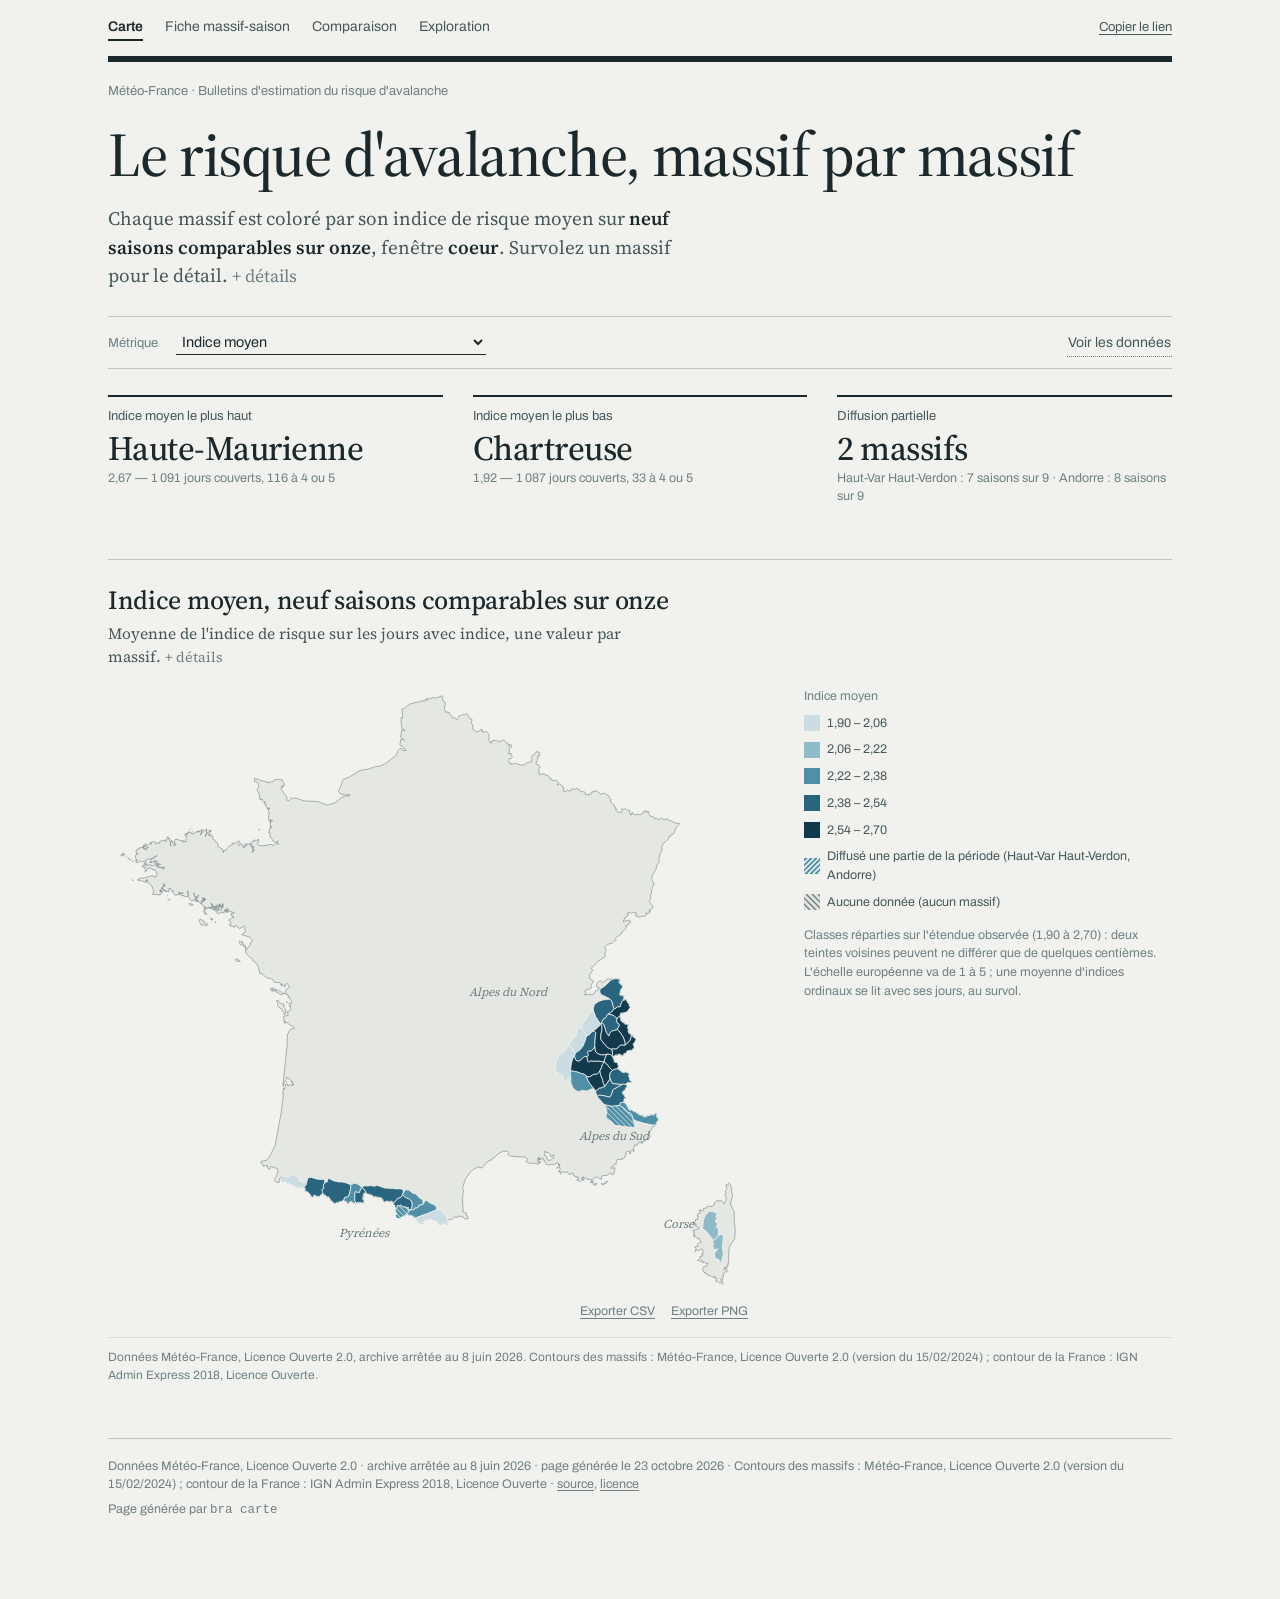
==== carte.html @ 348c2656 "site : archive jusqu'au 2026-06-08, depuis e806512" ====
<!doctype html>
<html lang="fr">
<meta charset="utf-8">
<meta name="viewport" content="width=device-width, initial-scale=1">
<meta name="description" content="Carte des 36 massifs : risque moyen par saison, sur la fenêtre comparable. Bulletins d&#x27;estimation du risque d&#x27;avalanche de Météo-France, mars 2016 à juin 2026, 36 massifs : carte, fiche massif-saison, comparaison de saisons et exploration.">
<meta property="og:type" content="website">
<meta property="og:title" content="Historique du risque d&#x27;avalanche par massif depuis 2016">
<meta property="og:description" content="Carte des 36 massifs : risque moyen par saison, sur la fenêtre comparable. Bulletins d&#x27;estimation du risque d&#x27;avalanche de Météo-France, mars 2016 à juin 2026, 36 massifs : carte, fiche massif-saison, comparaison de saisons et exploration.">
<meta property="og:url" content="https://romain-bdc.github.io/bra_analytics/carte.html">
<meta property="og:image" content="https://romain-bdc.github.io/bra_analytics/apercu.png">
<title>Carte des massifs BRA</title>
<style>
/* Polices auto-hebergees (T17). Inserees par le marqueur __POLICES__ (gabarit.injecter).
   Sources : @fontsource-variable/archivo 5.3.0 et @fontsource-variable/source-serif-4 5.3.1,
   sous-ensemble latin, licence OFL (polices/OFL.txt). Chemins relatifs : le site est servi
   sous /bra_analytics/, pas a la racine du domaine. */
@font-face{font-family:"Archivo";font-style:normal;font-display:swap;font-weight:100 900;font-stretch:62% 125%;
  src:url(polices/archivo-latin-wdth-normal.woff2) format("woff2-variations");
  unicode-range:U+0000-00FF,U+0131,U+0152-0153,U+02BB-02BC,U+02C6,U+02DA,U+02DC,U+0304,U+0308,U+0329,U+2000-206F,U+20AC,U+2122,U+2191,U+2193,U+2212,U+2215,U+FEFF,U+FFFD}
@font-face{font-family:"Source Serif 4";font-style:normal;font-display:swap;font-weight:200 900;
  src:url(polices/source-serif-4-latin-opsz-normal.woff2) format("woff2-variations");
  unicode-range:U+0000-00FF,U+0131,U+0152-0153,U+02BB-02BC,U+02C6,U+02DA,U+02DC,U+0304,U+0308,U+0329,U+2000-206F,U+20AC,U+2122,U+2191,U+2193,U+2212,U+2215,U+FEFF,U+FFFD}

/* Feuille de releve : base visuelle commune aux quatre ecrans, inseree par le
   marqueur __STYLE__ (gabarit.injecter). Papier et encre, pas de cartes : les
   blocs se separent par des filets, comme sur une planche topographique.
   Les jetons --o1..--o5 (rampe ordinale) et --s1..--s4 (series) gardent leur nom :
   le JavaScript des ecrans les lit tels quels. */
:root{
  color-scheme:light;
  --page:#f1f2ee; --surface:#f1f2ee; --surface-2:#e5e8e2;
  --ink:#1b282c; --ink-2:#46575b; --ink-muted:#6f8084;
  --grid:#d9ded8; --rule:#bcc5bf; --ring:rgba(27,40,44,.14);
  --s1:#1d6a8c; --s2:#c4481b; --s3:#3b7d5a; --s4:#87559c;
  --band:#8d9d9c; --coeur:rgba(29,106,140,.08); --hors:rgba(111,128,132,.16); --manque:#b83a2e;
  --o1:#c9dde3; --o2:#8fbac8; --o3:#4f90a8; --o4:#2a6580; --o5:#123a4d;
  --hachure:#6f8084; --vide:#e1e5df;
  --serif:"Source Serif 4","Source Serif Pro",Charter,"Iowan Old Style",Georgia,serif;
  --sans:"Archivo","Helvetica Neue",Arial,system-ui,sans-serif;
}
@media (prefers-color-scheme:dark){
  :root:not([data-theme="light"]){
    color-scheme:dark;
    --page:#121819; --surface:#121819; --surface-2:#1b2325;
    --ink:#e8eeea; --ink-2:#b0bfbc; --ink-muted:#82938f;
    --grid:#232d2f; --rule:#374447; --ring:rgba(232,238,234,.16);
    --s1:#4aa5c9; --s2:#e2703f; --s3:#52a67c; --s4:#b184c7;
    --band:#566766; --coeur:rgba(74,165,201,.10); --hors:rgba(130,147,143,.14); --manque:#e0695e;
    --o1:#1c4251; --o2:#2b667d; --o3:#418ca8; --o4:#80b8cc; --o5:#c4e0ea;
    --hachure:#82938f; --vide:#1d2628;
  }
}
:root[data-theme="dark"]{
  color-scheme:dark;
  --page:#121819; --surface:#121819; --surface-2:#1b2325;
  --ink:#e8eeea; --ink-2:#b0bfbc; --ink-muted:#82938f;
  --grid:#232d2f; --rule:#374447; --ring:rgba(232,238,234,.16);
  --s1:#4aa5c9; --s2:#e2703f; --s3:#52a67c; --s4:#b184c7;
  --band:#566766; --coeur:rgba(74,165,201,.10); --hors:rgba(130,147,143,.14); --manque:#e0695e;
  --o1:#1c4251; --o2:#2b667d; --o3:#418ca8; --o4:#80b8cc; --o5:#c4e0ea;
  --hachure:#82938f; --vide:#1d2628;
}

*{box-sizing:border-box}
body{margin:0;background:var(--page);color:var(--ink);font-family:var(--sans);font-size:15px;line-height:1.5;
  -webkit-font-smoothing:antialiased;font-variant-numeric:lining-nums}
.wrap{max-width:1120px;margin:0 auto;padding:0 28px 80px}
@media (max-width:600px){.wrap{padding:0 16px 56px}}
a{color:inherit;text-underline-offset:2px}
:is(a,button,select,input,summary):focus-visible{outline:2px solid var(--s1);outline-offset:3px}

/* Cartouche : un filet epais, la source en ligne courante, puis le titre. */
header{padding:20px 0 26px;border-top:6px solid var(--ink);margin-top:14px}
.eyebrow{font-size:13px;color:var(--ink-muted);margin:0 0 22px}
h1{font-family:var(--serif);font-size:clamp(34px,5.6vw,62px);font-weight:500;letter-spacing:-.022em;line-height:1.02;margin:0;text-wrap:balance}
h1 small{display:block;font-family:var(--sans);font-size:clamp(16px,2vw,20px);font-weight:400;color:var(--ink-2);letter-spacing:0;line-height:1.3;margin-top:12px}
.lede{margin:18px 0 0;max-width:58ch;font-family:var(--serif);font-size:19px;line-height:1.5;color:var(--ink-2)}
.lede b{color:var(--ink);font-weight:600}

/* Commandes : des champs de formulaire a soulignement, des boutons-textes. */
.bar{position:sticky;top:0;z-index:20;display:flex;flex-wrap:wrap;align-items:baseline;gap:10px 18px;
  padding:12px 0 11px;margin-bottom:26px;background:var(--page);border-top:1px solid var(--rule);border-bottom:1px solid var(--rule)}
.bar label,.lab{font-size:13px;color:var(--ink-muted)}
.champ,.bar>span[id^="zone-"]{display:inline-flex;flex-wrap:wrap;align-items:baseline;gap:6px 8px}
.bar+.panel,.bar+.kpis{border-top:0}
.bar+.panel{padding-top:2px}
select{font-family:var(--sans);font-size:14.5px;color:var(--ink);background:transparent;border:0;
  border-bottom:1.5px solid var(--ink);border-radius:0;padding:3px 2px;cursor:pointer;max-width:100%}
select option{background:var(--page);color:var(--ink)}
select:disabled{opacity:.45;cursor:not-allowed}
option:disabled{color:var(--ink-muted)}
.toggle{font:inherit;font-size:14px;color:var(--ink-2);background:none;border:0;border-bottom:1.5px dotted var(--ink-muted);
  border-radius:0;padding:3px 1px;cursor:pointer}
.toggle:hover{color:var(--ink)}
.toggle[aria-pressed="true"]{color:var(--ink);font-weight:600;border-bottom:2px solid var(--ink)}
.seg{display:inline-flex;gap:16px}
.spacer{flex:1 1 auto}
.chk{font-size:13px;color:var(--ink-2);display:inline-flex;gap:7px;align-items:center;cursor:pointer}
.chk input{accent-color:var(--s1)}
.alerte{border-left:3px solid var(--manque);padding:6px 0 6px 12px;margin:0 0 18px;font-size:13.5px;color:var(--ink-2)}
.alerte b{color:var(--ink)}
.alerte:empty{display:none}

/* Chiffres cles : un releve, chaque valeur sous un filet, alignee a gauche. */
.kpis{display:grid;grid-template-columns:repeat(auto-fit,minmax(210px,1fr));gap:0 30px;margin:0 0 38px}
.kpi{display:flex;flex-direction:column;gap:3px;padding:10px 0 16px;border-top:2px solid var(--ink)}
.kpi .k{font-size:13px;color:var(--ink-2)}
.kpi .v{font-family:var(--serif);font-size:34px;font-weight:500;letter-spacing:-.015em;line-height:1.12;font-variant-numeric:lining-nums tabular-nums}
.kpi .n{font-size:12.5px;color:var(--ink-muted);line-height:1.4}
.kpi .n b{color:var(--ink-2);font-weight:600}

/* Blocs : separes par un filet, sans boite. */
.panel{padding:26px 0 10px;border-top:1px solid var(--rule)}
h2{font-family:var(--serif);font-size:26px;font-weight:500;letter-spacing:-.012em;line-height:1.15;margin:0}
.sous{margin:6px 0 14px;max-width:70ch;font-family:var(--serif);font-size:15.5px;line-height:1.5;color:var(--ink-2)}
.sous b{color:var(--ink);font-weight:600}

/* Traces. Les chiffres d'axe en capitales etroites, a la facon des cartes. */
.plot svg{display:block;width:100%;height:auto}
svg text{font-family:var(--sans)}
.tick{font-size:11px;font-stretch:78%;fill:var(--ink-muted);font-variant-numeric:tabular-nums}
.cov{margin:4px 0 0;font-size:12.5px;color:var(--ink-2);font-variant-numeric:tabular-nums}
.cov b{color:var(--ink);font-weight:600}
.cov .trou{color:var(--manque)}
.legend{display:flex;flex-wrap:wrap;gap:4px 18px;margin:8px 0 0;font-size:12.5px;color:var(--ink-2)}
.legend span{display:inline-flex;align-items:center;gap:7px}
.sw{width:18px;height:3px;border-radius:0}
.sw.tirets{height:0;border-top:2px dashed currentColor;background:none!important}
.sw.box{height:10px}

table{border-collapse:collapse;width:100%;font-size:13.5px;font-variant-numeric:tabular-nums}
th,td{padding:6px 10px;border-bottom:1px solid var(--grid);text-align:right}
th:first-child,td:first-child{text-align:left}
th{font-size:12.5px;font-weight:600;color:var(--ink-2);border-bottom:1.5px solid var(--ink)}
caption{text-align:left;font-size:12.5px;font-weight:600;color:var(--ink-2);padding-bottom:8px}

#tip{position:fixed;z-index:60;pointer-events:none;opacity:0;transition:opacity .1s;background:var(--page);color:var(--ink);
  border:1px solid var(--ink);padding:8px 10px;font-size:12.5px;line-height:1.45;max-width:290px}
#tip b{font-weight:600}
.notes{font-size:13px;color:var(--ink-2);max-width:96ch;margin:26px 0 0}
.notes li{margin:3px 0}
footer{border-top:1px solid var(--rule);margin-top:44px;padding-top:18px;color:var(--ink-muted);
  font-size:12.5px;display:flex;flex-wrap:wrap;gap:6px 28px}
@media (prefers-reduced-motion:reduce){*{transition:none!important}}

.carte svg{display:block;width:100%;height:auto;max-width:640px;margin:0}
.pays{fill:var(--surface-2);stroke:var(--ink-muted);stroke-width:.8;stroke-linejoin:round;pointer-events:none}
.massif{stroke:var(--surface);stroke-width:1.1;stroke-linejoin:round;cursor:crosshair}
.massif:hover,.massif:focus-visible{stroke:var(--ink);stroke-width:1.8;outline:none}
.zonelab{font-family:var(--serif);font-style:italic;font-size:17px;fill:var(--ink-muted)}
.legend{gap:8px 18px;margin:16px 0 0}
.legend .titre{color:var(--ink-muted)}
.legend svg{width:16px;height:16px;flex:none;box-shadow:inset 0 0 0 1px var(--ring)}
.echelle{margin:8px 0 0;font-size:12.5px;color:var(--ink-muted);max-width:86ch}
.attrib{margin:16px 0 0;padding-top:10px;border-top:1px solid var(--grid);font-size:12px;color:var(--ink-muted)}
.attrib a{color:var(--ink-2)}
.tables{margin-top:24px}
.tables[hidden]{display:none}
.scroller{overflow-x:auto}
table{font-size:12.5px}
th,td{padding:5px 10px;white-space:nowrap}
td.g{text-align:left;white-space:normal}
#tip .num{font-variant-numeric:tabular-nums;font-weight:600}
#tip .z{color:var(--ink-muted)}
#tip .alerte{display:block;margin-top:4px;padding:0;border:0;color:var(--ink-2)}
/* Large : la carte a gauche, sa cle a droite, au lieu d'une legende sous un grand vide. */
@media (min-width:980px){
  .panel{display:grid;grid-template-columns:minmax(0,640px) minmax(240px,1fr);column-gap:56px;align-content:start}
  .panel>*{grid-column:1/-1}
  .panel>.carte{grid-column:1;grid-row:3/span 3}
  .panel>.exports{grid-column:1;grid-row:6}
  .panel>.legend{grid-column:2;grid-row:3;flex-direction:column;align-items:flex-start;margin-top:4px}
  .panel>.echelle{grid-column:2;grid-row:4;margin-top:14px}
}
@media (forced-colors:active){.massif{stroke:CanvasText}}
</style>

<div class="wrap">
<header>
  <p class="eyebrow">Météo-France · Bulletins d'estimation du risque d'avalanche</p>
  <h1 id="titre">Le risque d'avalanche, massif par massif</h1>
  <p class="lede" id="lede"></p>
</header>

<div class="bar">
  <label for="met">Métrique</label>
  <select id="met"></select>
  <span class="spacer"></span>
  <button class="toggle" id="tbl" aria-pressed="false">Voir les données</button>
</div>

<div class="kpis" id="kpis"></div>

<section class="panel">
  <h2 id="h2"></h2>
  <p class="sous" id="sous"></p>
  <div class="carte"><svg id="carte" role="img" aria-labelledby="h2"></svg></div>
  <div class="legend" id="legende"></div>
  <p class="echelle" id="echelle"></p>
  <p class="attrib" id="attribution-contours"></p>
  <div class="tables" hidden><div class="scroller"><table id="table"></table></div></div>
</section>

<footer>
  <span id="attribution"></span>
  <span>Page générée par <code>bra carte</code></span>
</footer>
</div>
<div id="tip" role="status" aria-live="polite"></div>

<script>
/* Mecanisme transverse aux ecrans (T15) : navigation, attribution, etat dans l'URL,
   exports CSV et PNG. Insere dans chaque page par le marqueur de gabarit
   (gabarit.injecter) ; la liste des ecrans vient de partage.py.

   Il n'expose qu'un nom global, `PARTAGE`, et n'en emprunte aucun aux ecrans :
   les uns definissent `$`, `el`, `esc`, les autres non.

   Contrat d'un ecran (voir aussi partage.py) :
   - PARTAGE.demarrer({ ecran, ...D.partage })     une fois, apres le DOM ;
   - PARTAGE.lire() / PARTAGE.ecrire({ cle: val }) l'etat vit dans le fragment d'URL ;
   - PARTAGE.enregistrer(svg, { nom, colonnes, lignes })
        a la fin de chaque trace, avec les valeurs que la trace vient d'employer.
        Les lignes ne sont jamais recalculees ailleurs : un export reconstruit
        finit toujours par diverger de ce qu'on voit.

   Cles d'URL communes a tous les ecrans (un ecran ignore celles qu'il ne connait
   pas, mais ne les efface pas) :
     m  massif_id           s  saison "2021-2022"        f  fenetre (nom, fenetres.py)
     t  tranche d'altitude  v  versant du vent (nord|sud)
   x  mode de comparaison (saison|choix|massifs)   d  1 = tableaux de donnees ouverts
   Les cles propres a un ecran ne doivent pas reprendre une cle ci-dessus pour un
   autre sens. */
const PARTAGE = (() => {
  const ECRANS = [{"id": "carte", "fichier": "carte.html", "libelle": "Carte"}, {"id": "fiche", "fichier": "fiche.html", "libelle": "Fiche massif-saison"}, {"id": "comparaison", "fichier": "comparaison.html", "libelle": "Comparaison"}, {"id": "exploration", "fichier": "exploration.html", "libelle": "Exploration"}];
  const NS_SVG = "http://www.w3.org/2000/svg";
  const registre = new Map();            // svg -> { nom, colonnes, lignes, csv, png }
  let ecran = null, attribution = null;

  const etat = () => new URLSearchParams(location.hash.slice(1));
  const lire = () => etat();

  /* Ecrit les cles donnees (null ou "" les retire) et garde toutes les autres :
     c'est ce qui permet de passer d'un ecran a l'autre sans rien reinitialiser. */
  function ecrire(valeurs) {
    const p = etat();
    for (const k in valeurs) {
      const v = valeurs[k];
      if (v == null || v === "") p.delete(k); else p.set(k, v);
    }
    history.replaceState(null, "", "#" + p);
    liens();
  }

  /* ---------- navigation ---------- */
  function liens() {
    document.querySelectorAll(".partage-nav a[data-ecran]").forEach(a => {
      const e = ECRANS.find(x => x.id === a.dataset.ecran);
      a.href = e.fichier + location.hash;
    });
  }
  const echapper = s => String(s).replace(/[&<>"']/g, c => ({ "&": "&amp;", "<": "&lt;", ">": "&gt;", '"': "&quot;", "'": "&#39;" }[c]));
  const dateLongue = iso => new Date(iso + "T00:00:00Z").toLocaleDateString("fr-FR", { day: "numeric", month: "long", year: "numeric", timeZone: "UTC" });

  function style() {
    const s = document.createElement("style");
    s.textContent = `
.partage-nav{display:flex;flex-wrap:wrap;align-items:baseline;gap:4px 22px;padding:14px 0 0;font-size:14px}
.partage-nav a,.partage-nav button{font:inherit;color:var(--ink-2,#46575b);background:none;border:0;border-bottom:2px solid transparent;border-radius:0;padding:2px 0;text-decoration:none;cursor:pointer}
.partage-nav a[aria-current="page"]{color:var(--ink,#1b282c);font-weight:600;border-bottom-color:var(--ink,#1b282c)}
.partage-nav .espace{flex:1 1 auto}
.partage-nav button{font-size:13px;text-decoration:underline;text-underline-offset:3px}
.exports{display:flex;gap:16px;justify-content:flex-end;margin:4px 0 0;font-size:12.5px}
.exports a,.exports button{font:inherit;color:var(--ink-muted,#6f8084);background:none;border:0;padding:0;text-decoration:underline;text-underline-offset:3px;cursor:pointer}
.exports a:hover,.exports button:hover,.partage-nav a:hover,.partage-nav button:hover{color:var(--ink,#1b282c)}
:is(.exports a,.exports button,.partage-nav a,.partage-nav button):focus-visible{outline:2px solid var(--s1,#1d6a8c);outline-offset:3px}
.attribution a{color:inherit}
details.plus{display:inline;font-size:inherit}
details.plus>summary{display:inline;cursor:pointer;color:var(--ink-muted,#6b7480);font-size:.92em;margin-left:4px;list-style:none}
details.plus>summary::-webkit-details-marker{display:none}
details.plus>summary::before{content:"+ "}
details.plus[open]>summary::before{content:"\u2212 "}
details.plus[open]>.corps{display:block;margin-top:4px}
details.plus.bloc{display:block}
details.plus.bloc>summary{display:block;margin:0}`;
    document.head.appendChild(s);
  }

  /* Barre de navigation, pied d'attribution, lien copiable. `donnees`, `archive`,
     `genere`, `contours` viennent de partage.bloc() dans le payload. */
  function demarrer(o) {
    ecran = o.ecran;
    attribution = o;
    style();
    const racine = document.querySelector(".wrap") || document.body;
    const nav = document.createElement("nav");
    nav.className = "partage-nav";
    nav.setAttribute("aria-label", "Écrans");
    nav.innerHTML = ECRANS.map(e =>
      `<a data-ecran="${e.id}" href="${e.fichier}"${e.id === ecran ? ' aria-current="page"' : ""}>${echapper(e.libelle)}</a>`).join("")
      + `<span class="espace"></span><button type="button" id="partage-copier">Copier le lien</button>`;
    racine.insertBefore(nav, racine.firstChild);
    nav.querySelector("#partage-copier").addEventListener("click", ev => {
      const b = ev.currentTarget;
      const ok = () => { b.textContent = "Lien copié"; setTimeout(() => { b.textContent = "Copier le lien"; }, 1800); };
      if (navigator.clipboard) navigator.clipboard.writeText(location.href).then(ok, () => {});
    });
    liens();
    addEventListener("hashchange", liens);

    const pied = document.getElementById("attribution");
    if (pied) {
      pied.className = "attribution";
      pied.innerHTML = `${echapper(o.donnees)}` + (o.archive ? ` · archive arrêtée au ${dateLongue(o.archive)}` : "")
        + ` · page générée le ${dateLongue(o.genere)}`
        + (o.contours ? ` · ${echapper(o.contours)}` : "")
        + ` · <a href="${o.source_url}">source</a>, <a href="${o.licence_url}">licence</a>`;
    }
    /* Sur la carte, l'attribution des contours est aussi sous la carte (spec section 7). */
    const sousCarte = document.getElementById("attribution-contours");
    if (sousCarte && o.contours) sousCarte.textContent = `${o.donnees}, archive arrêtée au ${dateLongue(o.archive)}. ${o.contours}.`;
  }

  /* ---------- exports ---------- */
  const cellule = v => {
    if (v == null) return "";
    const s = String(v);
    return /[",\r\n]/.test(s) ? '"' + s.replace(/"/g, '""') + '"' : s;
  };
  /* Les lignes `#` portent l'attribution : un export est une reutilisation, et la
     Licence Ouverte demande la mention de la source et de sa date. Les lecteurs de
     CSV courants les sautent (pandas comment="#", polars comment_prefix="#"). */
  function texteCsv(d) {
    const tete = [
      `# ${d.titre || d.nom}`,
      `# ${attribution.donnees}` + (attribution.archive ? `, archive arrêtée au ${attribution.archive}` : ""),
      `# ${location.href}`,
    ];
    return "﻿" + [...tete, d.colonnes.map(cellule).join(","), ...d.lignes.map(l => l.map(cellule).join(","))].join("\r\n") + "\r\n";
  }
  const nomFichier = (nom, ext) => `bra-${ecran}-${nom}.${ext}`.replace(/[^\w.-]+/g, "-");

  function barre(svg) {
    const hote = svg.closest(".plot") || svg.parentNode;
    let b = hote.nextElementSibling;
    if (b && b.classList.contains("exports")) return b;
    b = document.createElement("div");
    b.className = "exports";
    b.innerHTML = `<a class="exp-csv" role="button">Exporter CSV</a><button type="button" class="exp-png">Exporter PNG</button>`;
    hote.insertAdjacentElement("afterend", b);
    b.querySelector(".exp-png").addEventListener("click", () => {
      const d = registre.get(svg);
      png(svg).then(url => telecharger(url, nomFichier(d ? d.nom : "graphe", "png")));
    });
    return b;
  }
  function telecharger(url, fichier) {
    const a = document.createElement("a");
    a.href = url; a.download = fichier;
    document.body.appendChild(a); a.click(); a.remove();
  }

  /* Enregistre les donnees d'un graphe. A appeler a chaque trace : le lien CSV est
     remplace, il reflete donc toujours l'etat affiche (filtres compris).
     colonnes : [nom, ...] ; lignes : [[valeur, ...], ...] en valeurs brutes
     (nombres non formates, decimale au point, null = vide). */
  function enregistrer(svg, d) {
    if (typeof svg === "string") svg = document.getElementById(svg);
    if (!svg) return;
    registre.set(svg, d);
    const a = barre(svg).querySelector(".exp-csv");
    a.href = "data:text/csv;charset=utf-8," + encodeURIComponent(texteCsv(d));
    a.download = nomFichier(d.nom, "csv");
    a.dataset.lignes = d.lignes.length;
  }

  /* PNG : le SVG de la page s'appuie sur des variables CSS et des classes qui
     n'existent pas une fois l'image sortie de la page. On recopie donc les
     proprietes calculees de chaque noeud, puis on ajoute un titre et l'attribution
     sur fond plein. Retourne une promesse de data URL. */
  const PROPS = ["fill", "stroke", "stroke-width", "stroke-dasharray", "stroke-linejoin", "stroke-linecap", "opacity",
    "fill-opacity", "stroke-opacity", "font-family", "font-size", "font-weight", "text-anchor", "dominant-baseline", "letter-spacing"];
  function figer(origine, copie) {
    const cs = getComputedStyle(origine);
    for (const p of PROPS) copie.style.setProperty(p, cs.getPropertyValue(p));
    const a = origine.children, b = copie.children;
    for (let i = 0; i < a.length; i++) figer(a[i], b[i]);
  }
  function png(svg) {
    const r = svg.getBoundingClientRect();
    const vb = svg.viewBox && svg.viewBox.baseVal;
    const L = vb && vb.width ? vb.width : Math.round(r.width), H = vb && vb.height ? vb.height : Math.round(r.height);
    const copie = svg.cloneNode(true);
    figer(svg, copie);
    copie.querySelectorAll("title").forEach(t => t.remove());
    copie.setAttribute("x", 0); copie.setAttribute("y", 30);
    copie.setAttribute("width", L); copie.setAttribute("height", H);
    copie.setAttribute("viewBox", `0 0 ${L} ${H}`);
    const cs = getComputedStyle(document.body);
    const fond = cs.getPropertyValue("background-color"), encre = cs.getPropertyValue("color");
    const titre = (svg.closest(".panel") || document).querySelector("h2");
    const d = registre.get(svg);
    const pied = `${attribution.donnees}` + (attribution.archive ? `, archive arrêtée au ${attribution.archive}` : "");
    const EXTRA = attribution.contours ? 68 : 54;       // une ligne de plus pour les contours : sinon elle deborde
    const ext = document.createElementNS(NS_SVG, "svg");
    ext.setAttribute("xmlns", NS_SVG);
    ext.setAttribute("width", L); ext.setAttribute("height", H + EXTRA);
    ext.setAttribute("viewBox", `0 0 ${L} ${H + EXTRA}`);
    const fondR = document.createElementNS(NS_SVG, "rect");
    fondR.setAttribute("width", L); fondR.setAttribute("height", H + EXTRA); fondR.setAttribute("fill", fond);
    ext.appendChild(fondR);
    const texte = (y, taille, s, op) => {
      const t = document.createElementNS(NS_SVG, "text");
      t.setAttribute("x", 12); t.setAttribute("y", y);
      t.setAttribute("font-size", taille); t.setAttribute("fill", encre);
      t.setAttribute("font-family", "system-ui, sans-serif"); t.setAttribute("opacity", op);
      t.textContent = s; ext.appendChild(t);
    };
    texte(20, 15, ((d && d.titre) || (titre ? titre.textContent : "")), 1);
    ext.appendChild(copie);
    texte(H + 46, 11, pied, .7);
    if (attribution.contours) texte(H + 61, 11, attribution.contours, .7);
    const xml = new XMLSerializer().serializeToString(ext);
    return new Promise((resolve, reject) => {
      const img = new Image();
      img.onload = () => {
        const c = document.createElement("canvas");
        c.width = L * 2; c.height = (H + EXTRA) * 2;
        const g = c.getContext("2d");
        g.scale(2, 2); g.drawImage(img, 0, 0, L, H + EXTRA);
        resolve(c.toDataURL("image/png"));
      };
      img.onerror = () => reject(new Error("rasterisation impossible"));
      img.src = "data:image/svg+xml;charset=utf-8," + encodeURIComponent(xml);
    });
  }

  /* Texte replie : une phrase visible, le reste dans un « + details » (aucun texte supprime,
     les exports et les tests le lisent toujours). `bloc` : le repli occupe sa propre ligne. */
  function plus(detail, titre = "détails", bloc = false) {
    return detail ? `<details class="plus${bloc ? " bloc" : ""}"><summary>${titre}</summary><span class="corps">${detail}</span></details>` : "";
  }

  return { demarrer, lire, ecrire, enregistrer, png, registre, plus };
})();

</script>
<script>
const D = {"genere":"2026-10-23","archive_jusqu_au":"2026-06-08","fenetre":{"nom":"coeur","libelle":"15 decembre -> 15 avril","debut":[12,15],"fin":[4,15],"usage":"toute comparaison inter-saisons d'indice de risque"},"saisons":["2015-2016","2016-2017","2017-2018","2018-2019","2019-2020","2020-2021","2021-2022","2022-2023","2023-2024","2024-2025","2025-2026"],"saisons_comparables":["2016-2017","2017-2018","2018-2019","2020-2021","2021-2022","2022-2023","2023-2024","2024-2025","2025-2026"],"saisons_ecartees":{"2015-2016":"saison partielle : l'archive démarre le 10 mars 2016, soit après l'ouverture des deux fenêtres","2019-2020":"estimation interrompue fin mars 2020 (confinement) : Pyrénées et Corse s'arrêtent (26 et 18 mars), les Alpes publient sans indice jusqu'au 11 juin ; tronquée sur les deux fenêtres"},"libelle_saisons":"neuf saisons comparables sur onze","metriques":[{"cle":"risque_moyen","libelle":"Indice moyen","description":"moyenne de l'indice de risque sur les jours avec indice","echelle":"continue","disponible":true},{"cle":"jours_3_plus_par_saison","libelle":"Jours à risque 3 ou plus, par saison","description":"nombre moyen de jours à un indice de 3, 4 ou 5 par saison diffusée","echelle":"continue","disponible":true},{"cle":"risque_max","libelle":"Maximum atteint","description":"indice le plus haut publié sur la période","echelle":"niveaux","disponible":true},{"cle":"duree_enneigement","libelle":"Durée d'enneigement","description":"","echelle":"continue","disponible":false,"motif":"pas encore calculée : elle dépend des règles de lecture de l'enneigement (tâche T7), qui ne sont pas construites"}],"metrique_defaut":"risque_moyen","massifs":[{"id":1,"nom":"Chablais","zone":"Alpes du Nord","departement":"Haute-Savoie","diffusion":"complete","saisons":9,"saisons_presentes":["2016-2017","2017-2018","2018-2019","2020-2021","2021-2022","2022-2023","2023-2024","2024-2025","2025-2026"],"saisons_manquantes":[],"jours_couverts":1090,"jours_periode":1099,"jours_avec_indice":1090,"risque_moyen":2.478,"jours_3_plus":520,"jours_3_plus_par_saison":57.8,"jours_4_plus":95,"jours_5":3,"risque_max":5,"jours_au_max":3,"date_max":"2018-01-04"},{"id":2,"nom":"Aravis","zone":"Alpes du Nord","departement":"Haute-Savoie","diffusion":"complete","saisons":9,"saisons_presentes":["2016-2017","2017-2018","2018-2019","2020-2021","2021-2022","2022-2023","2023-2024","2024-2025","2025-2026"],"saisons_manquantes":[],"jours_couverts":1089,"jours_periode":1099,"jours_avec_indice":1089,"risque_moyen":2.447,"jours_3_plus":501,"jours_3_plus_par_saison":55.7,"jours_4_plus":92,"jours_5":5,"risque_max":5,"jours_au_max":5,"date_max":"2018-01-04"},{"id":3,"nom":"Mont-Blanc","zone":"Alpes du Nord","departement":"Haute-Savoie","diffusion":"complete","saisons":9,"saisons_presentes":["2016-2017","2017-2018","2018-2019","2020-2021","2021-2022","2022-2023","2023-2024","2024-2025","2025-2026"],"saisons_manquantes":[],"jours_couverts":1090,"jours_periode":1099,"jours_avec_indice":1090,"risque_moyen":2.638,"jours_3_plus":628,"jours_3_plus_par_saison":69.8,"jours_4_plus":103,"jours_5":4,"risque_max":5,"jours_au_max":4,"date_max":"2018-01-04"},{"id":4,"nom":"Bauges","zone":"Alpes du Nord","departement":"Savoie","diffusion":"complete","saisons":9,"saisons_presentes":["2016-2017","2017-2018","2018-2019","2020-2021","2021-2022","2022-2023","2023-2024","2024-2025","2025-2026"],"saisons_manquantes":[],"jours_couverts":1091,"jours_periode":1099,"jours_avec_indice":1091,"risque_moyen":1.966,"jours_3_plus":275,"jours_3_plus_par_saison":30.6,"jours_4_plus":49,"jours_5":2,"risque_max":5,"jours_au_max":2,"date_max":"2019-02-01"},{"id":5,"nom":"Beaufortain","zone":"Alpes du Nord","departement":"Savoie","diffusion":"complete","saisons":9,"saisons_presentes":["2016-2017","2017-2018","2018-2019","2020-2021","2021-2022","2022-2023","2023-2024","2024-2025","2025-2026"],"saisons_manquantes":[],"jours_couverts":1091,"jours_periode":1099,"jours_avec_indice":1091,"risque_moyen":2.49,"jours_3_plus":536,"jours_3_plus_par_saison":59.6,"jours_4_plus":87,"jours_5":6,"risque_max":5,"jours_au_max":6,"date_max":"2018-01-04"},{"id":6,"nom":"Haute-Tarentaise","zone":"Alpes du Nord","departement":"Savoie","diffusion":"complete","saisons":9,"saisons_presentes":["2016-2017","2017-2018","2018-2019","2020-2021","2021-2022","2022-2023","2023-2024","2024-2025","2025-2026"],"saisons_manquantes":[],"jours_couverts":1091,"jours_periode":1099,"jours_avec_indice":1091,"risque_moyen":2.594,"jours_3_plus":593,"jours_3_plus_par_saison":65.9,"jours_4_plus":102,"jours_5":10,"risque_max":5,"jours_au_max":10,"date_max":"2018-01-04"},{"id":7,"nom":"Chartreuse","zone":"Alpes du Nord","departement":"Isere","diffusion":"complete","saisons":9,"saisons_presentes":["2016-2017","2017-2018","2018-2019","2020-2021","2021-2022","2022-2023","2023-2024","2024-2025","2025-2026"],"saisons_manquantes":[],"jours_couverts":1087,"jours_periode":1099,"jours_avec_indice":1087,"risque_moyen":1.917,"jours_3_plus":242,"jours_3_plus_par_saison":26.9,"jours_4_plus":33,"jours_5":0,"risque_max":4,"jours_au_max":33,"date_max":"2017-12-20"},{"id":8,"nom":"Belledonne","zone":"Alpes du Nord","departement":"Isere","diffusion":"complete","saisons":9,"saisons_presentes":["2016-2017","2017-2018","2018-2019","2020-2021","2021-2022","2022-2023","2023-2024","2024-2025","2025-2026"],"saisons_manquantes":[],"jours_couverts":1087,"jours_periode":1099,"jours_avec_indice":1087,"risque_moyen":2.516,"jours_3_plus":543,"jours_3_plus_par_saison":60.3,"jours_4_plus":74,"jours_5":4,"risque_max":5,"jours_au_max":4,"date_max":"2019-02-01"},{"id":9,"nom":"Maurienne","zone":"Alpes du Nord","departement":"Savoie","diffusion":"complete","saisons":9,"saisons_presentes":["2016-2017","2017-2018","2018-2019","2020-2021","2021-2022","2022-2023","2023-2024","2024-2025","2025-2026"],"saisons_manquantes":[],"jours_couverts":1091,"jours_periode":1099,"jours_avec_indice":1091,"risque_moyen":2.542,"jours_3_plus":566,"jours_3_plus_par_saison":62.9,"jours_4_plus":93,"jours_5":3,"risque_max":5,"jours_au_max":3,"date_max":"2018-01-04"},{"id":10,"nom":"Vanoise","zone":"Alpes du Nord","departement":"Savoie","diffusion":"complete","saisons":9,"saisons_presentes":["2016-2017","2017-2018","2018-2019","2020-2021","2021-2022","2022-2023","2023-2024","2024-2025","2025-2026"],"saisons_manquantes":[],"jours_couverts":1091,"jours_periode":1099,"jours_avec_indice":1091,"risque_moyen":2.558,"jours_3_plus":581,"jours_3_plus_par_saison":64.6,"jours_4_plus":91,"jours_5":6,"risque_max":5,"jours_au_max":6,"date_max":"2018-01-04"},{"id":11,"nom":"Haute-Maurienne","zone":"Alpes du Nord","departement":"Savoie","diffusion":"complete","saisons":9,"saisons_presentes":["2016-2017","2017-2018","2018-2019","2020-2021","2021-2022","2022-2023","2023-2024","2024-2025","2025-2026"],"saisons_manquantes":[],"jours_couverts":1091,"jours_periode":1099,"jours_avec_indice":1091,"risque_moyen":2.669,"jours_3_plus":651,"jours_3_plus_par_saison":72.3,"jours_4_plus":116,"jours_5":8,"risque_max":5,"jours_au_max":8,"date_max":"2018-01-04"},{"id":12,"nom":"Grandes-Rousses","zone":"Alpes du Nord","departement":"Isere","diffusion":"complete","saisons":9,"saisons_presentes":["2016-2017","2017-2018","2018-2019","2020-2021","2021-2022","2022-2023","2023-2024","2024-2025","2025-2026"],"saisons_manquantes":[],"jours_couverts":1087,"jours_periode":1099,"jours_avec_indice":1087,"risque_moyen":2.552,"jours_3_plus":552,"jours_3_plus_par_saison":61.3,"jours_4_plus":78,"jours_5":5,"risque_max":5,"jours_au_max":5,"date_max":"2019-02-01"},{"id":13,"nom":"Thabor","zone":"Alpes du Sud","departement":"Hautes-Alpes","diffusion":"complete","saisons":9,"saisons_presentes":["2016-2017","2017-2018","2018-2019","2020-2021","2021-2022","2022-2023","2023-2024","2024-2025","2025-2026"],"saisons_manquantes":[],"jours_couverts":1086,"jours_periode":1099,"jours_avec_indice":1086,"risque_moyen":2.564,"jours_3_plus":567,"jours_3_plus_par_saison":63.0,"jours_4_plus":92,"jours_5":4,"risque_max":5,"jours_au_max":4,"date_max":"2018-01-04"},{"id":14,"nom":"Vercors","zone":"Alpes du Nord","departement":"Isere","diffusion":"complete","saisons":9,"saisons_presentes":["2016-2017","2017-2018","2018-2019","2020-2021","2021-2022","2022-2023","2023-2024","2024-2025","2025-2026"],"saisons_manquantes":[],"jours_couverts":1086,"jours_periode":1099,"jours_avec_indice":1086,"risque_moyen":1.94,"jours_3_plus":246,"jours_3_plus_par_saison":27.3,"jours_4_plus":26,"jours_5":0,"risque_max":4,"jours_au_max":26,"date_max":"2017-12-20"},{"id":15,"nom":"Oisans","zone":"Alpes du Nord","departement":"Isere","diffusion":"complete","saisons":9,"saisons_presentes":["2016-2017","2017-2018","2018-2019","2020-2021","2021-2022","2022-2023","2023-2024","2024-2025","2025-2026"],"saisons_manquantes":[],"jours_couverts":1087,"jours_periode":1099,"jours_avec_indice":1087,"risque_moyen":2.578,"jours_3_plus":566,"jours_3_plus_par_saison":62.9,"jours_4_plus":92,"jours_5":5,"risque_max":5,"jours_au_max":5,"date_max":"2019-02-01"},{"id":16,"nom":"Pelvoux","zone":"Alpes du Sud","departement":"Hautes-Alpes","diffusion":"complete","saisons":9,"saisons_presentes":["2016-2017","2017-2018","2018-2019","2020-2021","2021-2022","2022-2023","2023-2024","2024-2025","2025-2026"],"saisons_manquantes":[],"jours_couverts":1086,"jours_periode":1099,"jours_avec_indice":1086,"risque_moyen":2.56,"jours_3_plus":554,"jours_3_plus_par_saison":61.6,"jours_4_plus":107,"jours_5":3,"risque_max":5,"jours_au_max":3,"date_max":"2018-01-04"},{"id":17,"nom":"Queyras","zone":"Alpes du Sud","departement":"Hautes-Alpes","diffusion":"complete","saisons":9,"saisons_presentes":["2016-2017","2017-2018","2018-2019","2020-2021","2021-2022","2022-2023","2023-2024","2024-2025","2025-2026"],"saisons_manquantes":[],"jours_couverts":1086,"jours_periode":1099,"jours_avec_indice":1086,"risque_moyen":2.487,"jours_3_plus":527,"jours_3_plus_par_saison":58.6,"jours_4_plus":84,"jours_5":5,"risque_max":5,"jours_au_max":5,"date_max":"2018-01-08"},{"id":18,"nom":"Devoluy","zone":"Alpes du Sud","departement":"Hautes-Alpes","diffusion":"complete","saisons":9,"saisons_presentes":["2016-2017","2017-2018","2018-2019","2020-2021","2021-2022","2022-2023","2023-2024","2024-2025","2025-2026"],"saisons_manquantes":[],"jours_couverts":1086,"jours_periode":1099,"jours_avec_indice":1086,"risque_moyen":2.35,"jours_3_plus":457,"jours_3_plus_par_saison":50.8,"jours_4_plus":69,"jours_5":3,"risque_max":5,"jours_au_max":3,"date_max":"2018-01-04"},{"id":19,"nom":"Champsaur","zone":"Alpes du Sud","departement":"Hautes-Alpes","diffusion":"complete","saisons":9,"saisons_presentes":["2016-2017","2017-2018","2018-2019","2020-2021","2021-2022","2022-2023","2023-2024","2024-2025","2025-2026"],"saisons_manquantes":[],"jours_couverts":1086,"jours_periode":1099,"jours_avec_indice":1086,"risque_moyen":2.554,"jours_3_plus":558,"jours_3_plus_par_saison":62.0,"jours_4_plus":102,"jours_5":3,"risque_max":5,"jours_au_max":3,"date_max":"2018-01-04"},{"id":20,"nom":"Embrunais Parpaillon","zone":"Alpes du Sud","departement":"Hautes-Alpes","diffusion":"complete","saisons":9,"saisons_presentes":["2016-2017","2017-2018","2018-2019","2020-2021","2021-2022","2022-2023","2023-2024","2024-2025","2025-2026"],"saisons_manquantes":[],"jours_couverts":1086,"jours_periode":1099,"jours_avec_indice":1086,"risque_moyen":2.391,"jours_3_plus":468,"jours_3_plus_par_saison":52.0,"jours_4_plus":57,"jours_5":2,"risque_max":5,"jours_au_max":2,"date_max":"2019-02-01"},{"id":21,"nom":"Ubaye","zone":"Alpes du Sud","departement":"Alpes de Haute-Provence","diffusion":"complete","saisons":9,"saisons_presentes":["2016-2017","2017-2018","2018-2019","2020-2021","2021-2022","2022-2023","2023-2024","2024-2025","2025-2026"],"saisons_manquantes":[],"jours_couverts":1084,"jours_periode":1099,"jours_avec_indice":1084,"risque_moyen":2.444,"jours_3_plus":497,"jours_3_plus_par_saison":55.2,"jours_4_plus":74,"jours_5":2,"risque_max":5,"jours_au_max":2,"date_max":"2019-02-01"},{"id":22,"nom":"Haut-Var Haut-Verdon","zone":"Alpes du Sud","departement":"Alpes de Haute-Provence","diffusion":"partielle","saisons":7,"saisons_presentes":["2018-2019","2020-2021","2021-2022","2022-2023","2023-2024","2024-2025","2025-2026"],"saisons_manquantes":["2016-2017","2017-2018"],"jours_couverts":843,"jours_periode":855,"jours_avec_indice":843,"risque_moyen":2.251,"jours_3_plus":306,"jours_3_plus_par_saison":43.7,"jours_4_plus":51,"jours_5":2,"risque_max":5,"jours_au_max":2,"date_max":"2019-02-01"},{"id":23,"nom":"Mercantour","zone":"Alpes du Sud","departement":"Alpes Maritimes","diffusion":"complete","saisons":9,"saisons_presentes":["2016-2017","2017-2018","2018-2019","2020-2021","2021-2022","2022-2023","2023-2024","2024-2025","2025-2026"],"saisons_manquantes":[],"jours_couverts":1084,"jours_periode":1099,"jours_avec_indice":1084,"risque_moyen":2.283,"jours_3_plus":430,"jours_3_plus_par_saison":47.8,"jours_4_plus":87,"jours_5":2,"risque_max":5,"jours_au_max":2,"date_max":"2019-02-01"},{"id":40,"nom":"Cinto Rotondo","zone":"Corse","departement":"Haute-Corse","diffusion":"complete","saisons":9,"saisons_presentes":["2016-2017","2017-2018","2018-2019","2020-2021","2021-2022","2022-2023","2023-2024","2024-2025","2025-2026"],"saisons_manquantes":[],"jours_couverts":1088,"jours_periode":1099,"jours_avec_indice":1088,"risque_moyen":2.167,"jours_3_plus":359,"jours_3_plus_par_saison":39.9,"jours_4_plus":38,"jours_5":0,"risque_max":4,"jours_au_max":38,"date_max":"2017-01-17"},{"id":41,"nom":"Renoso Incudine","zone":"Corse","departement":"Corse du Sud","diffusion":"complete","saisons":9,"saisons_presentes":["2016-2017","2017-2018","2018-2019","2020-2021","2021-2022","2022-2023","2023-2024","2024-2025","2025-2026"],"saisons_manquantes":[],"jours_couverts":1088,"jours_periode":1099,"jours_avec_indice":1088,"risque_moyen":2.123,"jours_3_plus":345,"jours_3_plus_par_saison":38.3,"jours_4_plus":37,"jours_5":0,"risque_max":4,"jours_au_max":37,"date_max":"2017-01-17"},{"id":64,"nom":"Pays-Basque","zone":"Pyrenees","departement":"Pyrenees-Atlantiques","diffusion":"complete","saisons":9,"saisons_presentes":["2016-2017","2017-2018","2018-2019","2020-2021","2021-2022","2022-2023","2023-2024","2024-2025","2025-2026"],"saisons_manquantes":[],"jours_couverts":1088,"jours_periode":1099,"jours_avec_indice":1088,"risque_moyen":1.98,"jours_3_plus":287,"jours_3_plus_par_saison":31.9,"jours_4_plus":36,"jours_5":1,"risque_max":5,"jours_au_max":1,"date_max":"2017-01-16"},{"id":65,"nom":"Aspe Ossau","zone":"Pyrenees","departement":"Pyrenees-Atlantiques","diffusion":"complete","saisons":9,"saisons_presentes":["2016-2017","2017-2018","2018-2019","2020-2021","2021-2022","2022-2023","2023-2024","2024-2025","2025-2026"],"saisons_manquantes":[],"jours_couverts":1087,"jours_periode":1099,"jours_avec_indice":1087,"risque_moyen":2.458,"jours_3_plus":496,"jours_3_plus_par_saison":55.1,"jours_4_plus":80,"jours_5":4,"risque_max":5,"jours_au_max":4,"date_max":"2017-01-16"},{"id":66,"nom":"Haute-Bigorre","zone":"Pyrenees","departement":"Hautes-Pyrenees","diffusion":"complete","saisons":9,"saisons_presentes":["2016-2017","2017-2018","2018-2019","2020-2021","2021-2022","2022-2023","2023-2024","2024-2025","2025-2026"],"saisons_manquantes":[],"jours_couverts":1087,"jours_periode":1099,"jours_avec_indice":1087,"risque_moyen":2.462,"jours_3_plus":496,"jours_3_plus_par_saison":55.1,"jours_4_plus":81,"jours_5":3,"risque_max":5,"jours_au_max":3,"date_max":"2017-01-16"},{"id":67,"nom":"Aure Louron","zone":"Pyrenees","departement":"Hautes-Pyrenees","diffusion":"complete","saisons":9,"saisons_presentes":["2016-2017","2017-2018","2018-2019","2020-2021","2021-2022","2022-2023","2023-2024","2024-2025","2025-2026"],"saisons_manquantes":[],"jours_couverts":1088,"jours_periode":1099,"jours_avec_indice":1088,"risque_moyen":2.377,"jours_3_plus":441,"jours_3_plus_par_saison":49.0,"jours_4_plus":58,"jours_5":3,"risque_max":5,"jours_au_max":3,"date_max":"2017-01-16"},{"id":68,"nom":"Luchonnais","zone":"Pyrenees","departement":"Haute-Garonne","diffusion":"complete","saisons":9,"saisons_presentes":["2016-2017","2017-2018","2018-2019","2020-2021","2021-2022","2022-2023","2023-2024","2024-2025","2025-2026"],"saisons_manquantes":[],"jours_couverts":1089,"jours_periode":1099,"jours_avec_indice":1089,"risque_moyen":2.389,"jours_3_plus":456,"jours_3_plus_par_saison":50.7,"jours_4_plus":59,"jours_5":3,"risque_max":5,"jours_au_max":3,"date_max":"2017-01-16"},{"id":69,"nom":"Couserans","zone":"Pyrenees","departement":"Ariege","diffusion":"complete","saisons":9,"saisons_presentes":["2016-2017","2017-2018","2018-2019","2020-2021","2021-2022","2022-2023","2023-2024","2024-2025","2025-2026"],"saisons_manquantes":[],"jours_couverts":1083,"jours_periode":1099,"jours_avec_indice":1083,"risque_moyen":2.391,"jours_3_plus":441,"jours_3_plus_par_saison":49.0,"jours_4_plus":60,"jours_5":3,"risque_max":5,"jours_au_max":3,"date_max":"2017-01-16"},{"id":70,"nom":"Haute-Ariege","zone":"Pyrenees","departement":"Ariege","diffusion":"complete","saisons":9,"saisons_presentes":["2016-2017","2017-2018","2018-2019","2020-2021","2021-2022","2022-2023","2023-2024","2024-2025","2025-2026"],"saisons_manquantes":[],"jours_couverts":1083,"jours_periode":1099,"jours_avec_indice":1083,"risque_moyen":2.4,"jours_3_plus":450,"jours_3_plus_par_saison":50.0,"jours_4_plus":61,"jours_5":3,"risque_max":5,"jours_au_max":3,"date_max":"2017-01-16"},{"id":71,"nom":"Andorre","zone":"Pyrenees","departement":"Andorre","diffusion":"partielle","saisons":8,"saisons_presentes":["2016-2017","2017-2018","2018-2019","2020-2021","2021-2022","2022-2023","2023-2024","2024-2025"],"saisons_manquantes":["2025-2026"],"jours_couverts":962,"jours_periode":977,"jours_avec_indice":962,"risque_moyen":2.239,"jours_3_plus":339,"jours_3_plus_par_saison":42.4,"jours_4_plus":30,"jours_5":0,"risque_max":4,"jours_au_max":30,"date_max":"2017-01-16"},{"id":72,"nom":"Orlu St-Barthelemy","zone":"Pyrenees","departement":"Ariege","diffusion":"complete","saisons":9,"saisons_presentes":["2016-2017","2017-2018","2018-2019","2020-2021","2021-2022","2022-2023","2023-2024","2024-2025","2025-2026"],"saisons_manquantes":[],"jours_couverts":1083,"jours_periode":1099,"jours_avec_indice":1083,"risque_moyen":2.35,"jours_3_plus":430,"jours_3_plus_par_saison":47.8,"jours_4_plus":63,"jours_5":1,"risque_max":5,"jours_au_max":1,"date_max":"2018-02-21"},{"id":73,"nom":"Capcir Puymorens","zone":"Pyrenees","departement":"Pyrenees-Orientales","diffusion":"complete","saisons":9,"saisons_presentes":["2016-2017","2017-2018","2018-2019","2020-2021","2021-2022","2022-2023","2023-2024","2024-2025","2025-2026"],"saisons_manquantes":[],"jours_couverts":1085,"jours_periode":1099,"jours_avec_indice":1085,"risque_moyen":2.298,"jours_3_plus":413,"jours_3_plus_par_saison":45.9,"jours_4_plus":50,"jours_5":0,"risque_max":4,"jours_au_max":50,"date_max":"2017-01-16"},{"id":74,"nom":"Cerdagne Canigou","zone":"Pyrenees","departement":"Pyrenees-Orientales","diffusion":"complete","saisons":9,"saisons_presentes":["2016-2017","2017-2018","2018-2019","2020-2021","2021-2022","2022-2023","2023-2024","2024-2025","2025-2026"],"saisons_manquantes":[],"jours_couverts":1085,"jours_periode":1099,"jours_avec_indice":1085,"risque_moyen":1.974,"jours_3_plus":270,"jours_3_plus_par_saison":30.0,"jours_4_plus":32,"jours_5":0,"risque_max":4,"jours_au_max":32,"date_max":"2017-01-23"}],"contours":{"type":"FeatureCollection","features":[{"type":"Feature","properties":{"code":1},"geometry":{"type":"MultiPolygon","coordinates":[[[[6.8794,46.046],[6.8523,46.025],[6.8249,45.9836],[6.8185,45.9591],[6.8087,45.9412],[6.7836,45.9385],[6.7527,45.9411],[6.7293,45.9352],[6.7083,45.9166],[6.691,45.9071],[6.6655,45.9155],[6.6463,45.9342],[6.6325,45.9588],[6.6278,45.9841],[6.604,46.0298],[6.5672,46.0656],[6.5196,46.0897],[6.4959,46.0963],[6.4684,46.1063],[6.438,46.1133],[6.4129,46.1247],[6.385,46.1331],[6.3389,46.1539],[6.3305,46.1717],[6.3194,46.1867],[6.3255,46.2253],[6.3416,46.2413],[6.4362,46.2824],[6.4635,46.2975],[6.4817,46.3117],[6.5065,46.3254],[6.571,46.3735],[6.5979,46.3855],[6.6218,46.393],[6.6605,46.402],[6.7133,46.4044],[6.7416,46.4021],[6.8077,46.389],[6.8079,46.3755],[6.7914,46.3653],[6.7782,46.3622],[6.7748,46.3525],[6.7794,46.3451],[6.802,46.3199],[6.8323,46.3078],[6.8475,46.2883],[6.8607,46.2905],[6.8687,46.2775],[6.8574,46.2501],[6.8414,46.2453],[6.8228,46.2244],[6.8102,46.1979],[6.8113,46.1789],[6.7936,46.1535],[6.8,46.137],[6.8188,46.129],[6.8462,46.1307],[6.8521,46.1241],[6.9012,46.1221],[6.8885,46.0938],[6.8978,46.0808],[6.8731,46.0494],[6.8812,46.047],[6.8794,46.046]]]]}},{"type":"Feature","properties":{"code":2},"geometry":{"type":"MultiPolygon","coordinates":[[[[6.5827,46.0503],[6.604,46.0298],[6.6278,45.9841],[6.6325,45.9588],[6.6463,45.9342],[6.6655,45.9155],[6.6549,45.9054],[6.6433,45.8892],[6.6242,45.8689],[6.5991,45.8522],[6.5745,45.8385],[6.5424,45.8333],[6.5157,45.8199],[6.4926,45.8014],[6.4827,45.7819],[6.4709,45.7641],[6.4535,45.753],[6.4291,45.7534],[6.3787,45.7028],[6.3692,45.6849],[6.3552,45.6673],[6.345,45.6587],[6.324,45.6666],[6.3045,45.6837],[6.2896,45.7019],[6.2659,45.7209],[6.2575,45.7387],[6.2318,45.7594],[6.2129,45.7811],[6.2016,45.8085],[6.1789,45.8492],[6.1652,45.8907],[6.1726,45.9385],[6.1943,45.9775],[6.2339,46.001],[6.2919,46.0278],[6.3992,46.0539],[6.4359,46.0588],[6.4738,46.0574],[6.5034,46.0597],[6.5357,46.065],[6.5642,46.0672],[6.5827,46.0503]]]]}},{"type":"Feature","properties":{"code":3},"geometry":{"type":"MultiPolygon","coordinates":[[[[6.8036,45.788],[6.787,45.7821],[6.7705,45.7715],[6.7442,45.7616],[6.7388,45.7498],[6.7112,45.7557],[6.6734,45.7795],[6.6608,45.7925],[6.5994,45.8079],[6.5157,45.8199],[6.5424,45.8333],[6.5745,45.8385],[6.5991,45.8522],[6.6242,45.8689],[6.6433,45.8892],[6.6549,45.9054],[6.6655,45.9155],[6.691,45.9071],[6.7083,45.9166],[6.7293,45.9352],[6.7527,45.9411],[6.7836,45.9385],[6.8087,45.9412],[6.8185,45.9591],[6.8249,45.9836],[6.8523,46.025],[6.8794,46.046],[6.8818,46.0468],[6.8946,46.0431],[6.9189,46.0556],[6.9239,46.0622],[6.9291,46.0646],[6.9415,46.0619],[6.9672,46.0293],[6.9856,46.0177],[6.9896,46.0032],[7.0112,45.9987],[7.0247,45.9756],[7.0141,45.9724],[7.0195,45.9596],[7.0407,45.9515],[7.0459,45.9215],[7.0078,45.8988],[6.9962,45.8686],[6.9528,45.8587],[6.9452,45.8455],[6.8935,45.8431],[6.8848,45.8479],[6.8808,45.8463],[6.8728,45.8268],[6.8471,45.8432],[6.8194,45.8361],[6.8086,45.8141],[6.8159,45.8092],[6.8077,45.7893],[6.8036,45.788]]]]}},{"type":"Feature","properties":{"code":4},"geometry":{"type":"MultiPolygon","coordinates":[[[[6.1789,45.8492],[6.2016,45.8085],[6.2129,45.7811],[6.2318,45.7594],[6.2575,45.7387],[6.2659,45.7209],[6.2896,45.7019],[6.3045,45.6837],[6.324,45.6666],[6.345,45.6587],[6.3332,45.6382],[6.2561,45.5857],[6.2244,45.5678],[6.1974,45.5572],[6.1309,45.5241],[6.1025,45.5034],[6.0776,45.4824],[6.0428,45.4672],[5.9974,45.4528],[5.9872,45.4815],[5.944,45.5304],[5.9183,45.5526],[5.893,45.5772],[5.8903,45.6079],[5.9203,45.6642],[5.946,45.6903],[5.9788,45.7158],[6.027,45.7708],[6.0638,45.8215],[6.0756,45.8511],[6.1399,45.8667],[6.171,45.87],[6.1789,45.8492]]]]}},{"type":"Feature","properties":{"code":5},"geometry":{"type":"MultiPolygon","coordinates":[[[[6.7388,45.7498],[6.7276,45.7217],[6.723,45.6945],[6.7307,45.6818],[6.7738,45.6611],[6.7882,45.6444],[6.7817,45.6208],[6.7382,45.566],[6.7169,45.5558],[6.6871,45.5531],[6.654,45.5455],[6.6315,45.5422],[6.6006,45.5327],[6.5788,45.519],[6.5518,45.4885],[6.548,45.4648],[6.5273,45.4579],[6.5156,45.476],[6.4737,45.5188],[6.4582,45.5441],[6.4524,45.5686],[6.4332,45.6165],[6.4077,45.6563],[6.3552,45.6673],[6.3692,45.6849],[6.3787,45.7028],[6.4291,45.7534],[6.4535,45.753],[6.4709,45.7641],[6.4827,45.7819],[6.4926,45.8014],[6.5157,45.8199],[6.5994,45.8079],[6.6608,45.7925],[6.6734,45.7795],[6.7112,45.7557],[6.7388,45.7498]]]]}},{"type":"Feature","properties":{"code":6},"geometry":{"type":"MultiPolygon","coordinates":[[[[7.0831,45.4699],[7.0759,45.4548],[7.0696,45.433],[7.0579,45.4082],[7.0442,45.3854],[7.0268,45.3697],[7.0047,45.3545],[6.947,45.3165],[6.923,45.3045],[6.9235,45.3357],[6.9207,45.3628],[6.901,45.4016],[6.8754,45.4415],[6.8571,45.4635],[6.8196,45.5014],[6.7582,45.554],[6.7382,45.566],[6.7817,45.6208],[6.7882,45.6444],[6.7738,45.6611],[6.7307,45.6818],[6.723,45.6945],[6.7276,45.7217],[6.7442,45.7616],[6.7705,45.7715],[6.787,45.7821],[6.8075,45.7888],[6.8031,45.7782],[6.8083,45.7474],[6.8231,45.7396],[6.813,45.7265],[6.8366,45.7003],[6.8487,45.6908],[6.89,45.6765],[6.9018,45.6796],[6.913,45.6756],[6.9056,45.6632],[6.92,45.6518],[6.9414,45.6456],[6.9679,45.6553],[7.0064,45.6393],[6.9879,45.6184],[6.9874,45.5824],[6.9996,45.5747],[6.9997,45.5305],[7.0091,45.5202],[7.0078,45.5049],[7.0263,45.496],[7.0594,45.4937],[7.0639,45.4863],[7.0528,45.4769],[7.0615,45.4729],[7.0831,45.4699]]]]}},{"type":"Feature","properties":{"code":7},"geometry":{"type":"MultiPolygon","coordinates":[[[[5.9974,45.4528],[6.0002,45.4475],[5.9886,45.4179],[5.973,45.3861],[5.9654,45.3588],[5.9435,45.3325],[5.9323,45.3054],[5.8941,45.2651],[5.8656,45.2419],[5.8375,45.2211],[5.7949,45.1989],[5.7534,45.1841],[5.713,45.1768],[5.6881,45.2039],[5.6668,45.2307],[5.6231,45.2768],[5.5928,45.2916],[5.586,45.3199],[5.6002,45.3443],[5.6531,45.3888],[5.6891,45.4142],[5.7244,45.4345],[5.7462,45.4609],[5.7673,45.4822],[5.768,45.5126],[5.7874,45.5721],[5.8261,45.5897],[5.8559,45.5952],[5.8914,45.5952],[5.893,45.5772],[5.9183,45.5526],[5.944,45.5304],[5.9872,45.4815],[5.9974,45.4528]]]]}},{"type":"Feature","properties":{"code":8},"geometry":{"type":"MultiPolygon","coordinates":[[[[6.1997,45.2796],[6.1838,45.2542],[6.1701,45.2431],[6.1077,45.2054],[6.0851,45.2035],[6.0649,45.2062],[6.0425,45.2054],[6.0289,45.1943],[6.0284,45.1798],[6.0417,45.1655],[6.0488,45.1444],[6.0377,45.127],[6.0221,45.1148],[5.9981,45.1142],[5.9712,45.1174],[5.9517,45.1128],[5.9366,45.103],[5.894,45.0807],[5.8743,45.0628],[5.8267,45.0408],[5.7961,45.0418],[5.7626,45.0466],[5.7396,45.0652],[5.7152,45.1198],[5.728,45.166],[5.73,45.1799],[5.7534,45.1841],[5.7949,45.1989],[5.8375,45.2211],[5.8941,45.2651],[5.9323,45.3054],[5.9435,45.3325],[5.9654,45.3588],[5.973,45.3861],[5.9886,45.4179],[6.0002,45.4475],[5.9974,45.4528],[6.0428,45.4672],[6.0776,45.4824],[6.1025,45.5034],[6.1309,45.5241],[6.1622,45.5395],[6.177,45.5352],[6.1956,45.5326],[6.2272,45.5132],[6.2231,45.4977],[6.2222,45.4807],[6.2181,45.4652],[6.204,45.374],[6.2051,45.3593],[6.1994,45.3112],[6.1997,45.2796]]]]}},{"type":"Feature","properties":{"code":9},"geometry":{"type":"MultiPolygon","coordinates":[[[[6.6133,45.2399],[6.6196,45.2096],[6.6203,45.1907],[6.6285,45.1361],[6.6334,45.1195],[6.633,45.1124],[6.6312,45.1119],[6.6328,45.1087],[6.6325,45.1021],[6.6156,45.1156],[6.6014,45.1329],[6.5847,45.1478],[6.5682,45.1518],[6.5415,45.1513],[6.4966,45.1563],[6.461,45.1484],[6.4362,45.1476],[6.3875,45.1407],[6.3296,45.148],[6.3077,45.1538],[6.2822,45.1611],[6.2571,45.1712],[6.2359,45.1822],[6.2242,45.1926],[6.2135,45.2096],[6.2048,45.2399],[6.1997,45.2796],[6.1994,45.3112],[6.2051,45.3593],[6.204,45.374],[6.2181,45.4652],[6.2222,45.4807],[6.2231,45.4977],[6.2272,45.5132],[6.1956,45.5326],[6.177,45.5352],[6.1622,45.5395],[6.1974,45.5572],[6.2244,45.5678],[6.2843,45.6038],[6.3332,45.6382],[6.345,45.6587],[6.3566,45.6432],[6.3736,45.6264],[6.3695,45.6009],[6.3706,45.5768],[6.3695,45.5545],[6.3464,45.4705],[6.3434,45.421],[6.3498,45.3999],[6.368,45.3762],[6.3987,45.3549],[6.4259,45.327],[6.4823,45.2848],[6.5065,45.2692],[6.529,45.2588],[6.5612,45.2476],[6.5891,45.2402],[6.6133,45.2399]]]]}},{"type":"Feature","properties":{"code":10},"geometry":{"type":"MultiPolygon","coordinates":[[[[6.7382,45.566],[6.7582,45.554],[6.8196,45.5014],[6.8571,45.4635],[6.8754,45.4415],[6.901,45.4016],[6.9207,45.3628],[6.9235,45.3357],[6.923,45.3045],[6.9177,45.3019],[6.8431,45.3065],[6.818,45.3018],[6.795,45.2951],[6.7786,45.2845],[6.7466,45.2529],[6.7305,45.2439],[6.6887,45.2405],[6.6501,45.242],[6.6133,45.2399],[6.5891,45.2402],[6.5612,45.2476],[6.529,45.2588],[6.5065,45.2692],[6.4823,45.2848],[6.4259,45.327],[6.3987,45.3549],[6.368,45.3762],[6.3498,45.3999],[6.3434,45.421],[6.3464,45.4705],[6.3695,45.5545],[6.3706,45.5768],[6.3695,45.6009],[6.3736,45.6264],[6.3566,45.6432],[6.345,45.6587],[6.3552,45.6673],[6.4077,45.6563],[6.4332,45.6165],[6.4524,45.5686],[6.4582,45.5441],[6.4737,45.5188],[6.5156,45.476],[6.5273,45.4579],[6.548,45.4648],[6.5518,45.4885],[6.5788,45.519],[6.6006,45.5327],[6.6315,45.5422],[6.654,45.5455],[6.6871,45.5531],[6.7169,45.5558],[6.7382,45.566]]]]}},{"type":"Feature","properties":{"code":11},"geometry":{"type":"MultiPolygon","coordinates":[[[[7.1181,45.3128],[7.1412,45.2848],[7.1387,45.256],[7.125,45.2449],[7.1099,45.2473],[7.0764,45.2145],[7.0506,45.2255],[7.0267,45.2148],[7.0027,45.2168],[6.9634,45.2049],[6.9679,45.1975],[6.9543,45.1719],[6.8966,45.1671],[6.8891,45.1539],[6.8995,45.1399],[6.8606,45.1316],[6.8013,45.1538],[6.7738,45.1604],[6.7441,45.139],[6.7127,45.1448],[6.6817,45.1388],[6.6754,45.1237],[6.633,45.1124],[6.6334,45.1195],[6.6285,45.1361],[6.6229,45.1716],[6.6196,45.2096],[6.6133,45.2399],[6.6501,45.242],[6.6887,45.2405],[6.7305,45.2439],[6.7466,45.2529],[6.7786,45.2845],[6.795,45.2951],[6.818,45.3018],[6.8431,45.3065],[6.9177,45.3019],[6.947,45.3165],[6.9771,45.3362],[7.0268,45.3697],[7.0442,45.3854],[7.0579,45.4082],[7.0696,45.433],[7.0759,45.4548],[7.0831,45.4699],[7.1083,45.4664],[7.1048,45.4558],[7.1197,45.4353],[7.1635,45.4244],[7.1901,45.4061],[7.1729,45.3852],[7.1681,45.3593],[7.1418,45.3505],[7.144,45.3315],[7.1195,45.3299],[7.1181,45.3128]]]]}},{"type":"Feature","properties":{"code":12},"geometry":{"type":"MultiPolygon","coordinates":[[[[6.4966,45.1563],[6.4859,45.1481],[6.4563,45.107],[6.4395,45.0733],[6.433,45.0563],[6.4245,45.026],[6.389,45.0302],[6.2859,45.0383],[6.1944,45.036],[6.1548,45.0377],[6.1025,45.043],[6.0863,45.0362],[6.0697,45.0267],[6.0451,45.0272],[6.0315,45.0376],[6.0146,45.09],[6.0112,45.1051],[5.9981,45.1142],[6.0221,45.1148],[6.0377,45.127],[6.0488,45.1444],[6.0417,45.1655],[6.0284,45.1798],[6.0289,45.1943],[6.0425,45.2054],[6.0649,45.2062],[6.0851,45.2035],[6.1077,45.2054],[6.1701,45.2431],[6.1838,45.2542],[6.1997,45.2796],[6.2048,45.2399],[6.2135,45.2096],[6.2242,45.1926],[6.2359,45.1822],[6.2571,45.1712],[6.2822,45.1611],[6.3296,45.148],[6.3875,45.1407],[6.4362,45.1476],[6.461,45.1484],[6.4966,45.1563]]]]}},{"type":"Feature","properties":{"code":13},"geometry":{"type":"MultiPolygon","coordinates":[[[[6.6325,45.1021],[6.6363,45.1016],[6.6752,45.0228],[6.7484,45.0172],[6.7546,44.999],[6.7403,44.995],[6.7413,44.9914],[6.7534,44.9846],[6.7709,44.965],[6.7528,44.945],[6.7566,44.9139],[6.7507,44.9121],[6.7259,44.9123],[6.675,44.9048],[6.6435,44.8976],[6.6332,44.8935],[6.6238,44.8865],[6.5998,44.9002],[6.5742,44.9209],[6.5576,44.9291],[6.502,44.9778],[6.4612,45.0075],[6.4368,45.0281],[6.4267,45.0338],[6.4395,45.0733],[6.4563,45.107],[6.4859,45.1481],[6.4966,45.1563],[6.5415,45.1513],[6.5682,45.1518],[6.5847,45.1478],[6.6014,45.1329],[6.6156,45.1156],[6.6325,45.1021]]]]}},{"type":"Feature","properties":{"code":14},"geometry":{"type":"MultiPolygon","coordinates":[[[[5.73,45.1799],[5.728,45.166],[5.7152,45.1198],[5.6799,45.09],[5.6659,45.0645],[5.6461,45.0115],[5.6298,44.9539],[5.6213,44.8781],[5.6216,44.8502],[5.619,44.8313],[5.6223,44.7959],[5.6124,44.7834],[5.5946,44.7743],[5.5796,44.7549],[5.5258,44.7219],[5.4979,44.7136],[5.4666,44.7099],[5.4463,44.7274],[5.4366,44.7471],[5.4393,44.7674],[5.4359,44.7882],[5.4217,44.8053],[5.4088,44.8164],[5.3514,44.8188],[5.3274,44.8248],[5.3216,44.8428],[5.3216,44.8589],[5.2997,44.8648],[5.2766,44.8619],[5.2569,44.8529],[5.2528,44.8693],[5.2585,44.913],[5.2594,44.9364],[5.2641,44.9566],[5.275,44.9764],[5.2799,44.9982],[5.2827,45.02],[5.2976,45.0704],[5.3274,45.1081],[5.3443,45.1261],[5.3607,45.1397],[5.4082,45.1689],[5.4392,45.183],[5.4642,45.199],[5.4858,45.2196],[5.5111,45.2531],[5.5257,45.2683],[5.5422,45.2819],[5.5661,45.2891],[5.5928,45.2916],[5.6231,45.2768],[5.6668,45.2307],[5.6881,45.2039],[5.713,45.1768],[5.73,45.1799]]]]}},{"type":"Feature","properties":{"code":15},"geometry":{"type":"MultiPolygon","coordinates":[[[[5.9981,45.1142],[6.0112,45.1051],[6.0146,45.09],[6.0315,45.0376],[6.0451,45.0272],[6.0697,45.0267],[6.0863,45.0362],[6.1025,45.043],[6.1548,45.0377],[6.1944,45.036],[6.2859,45.0383],[6.389,45.0302],[6.4245,45.026],[6.4009,44.9985],[6.3797,44.9818],[6.3716,44.9535],[6.3606,44.9307],[6.3192,44.8771],[6.2969,44.8544],[6.2674,44.8304],[6.233,44.8226],[6.1925,44.8231],[6.1464,44.8109],[6.079,44.7793],[6.0313,44.7803],[5.9932,44.7963],[5.9594,44.8172],[5.9204,44.8279],[5.8807,44.8335],[5.8136,44.8541],[5.7344,44.8676],[5.6909,44.8734],[5.6213,44.8781],[5.6298,44.9539],[5.6532,45.033],[5.6659,45.0645],[5.6799,45.09],[5.7152,45.1198],[5.7396,45.0652],[5.7626,45.0466],[5.7961,45.0418],[5.8267,45.0408],[5.8743,45.0628],[5.894,45.0807],[5.9366,45.103],[5.9517,45.1128],[5.9712,45.1174],[5.9981,45.1142]]]]}},{"type":"Feature","properties":{"code":16},"geometry":{"type":"MultiPolygon","coordinates":[[[[6.6238,44.8865],[6.5903,44.8628],[6.5769,44.856],[6.5689,44.8444],[6.5574,44.7886],[6.5591,44.7762],[6.5686,44.7549],[6.5585,44.7455],[6.5512,44.7343],[6.4689,44.649],[6.455,44.6306],[6.4367,44.6184],[6.4265,44.6407],[6.4112,44.6654],[6.3986,44.6899],[6.3755,44.7525],[6.3492,44.7957],[6.3365,44.8202],[6.3232,44.8584],[6.3192,44.8771],[6.3606,44.9307],[6.3716,44.9535],[6.3797,44.9818],[6.4009,44.9985],[6.4245,45.026],[6.4267,45.0338],[6.4368,45.0281],[6.4612,45.0075],[6.502,44.9778],[6.5576,44.9291],[6.5742,44.9209],[6.5998,44.9002],[6.6238,44.8865]]]]}},{"type":"Feature","properties":{"code":17},"geometry":{"type":"MultiPolygon","coordinates":[[[[6.7507,44.9121],[6.7569,44.9113],[6.7574,44.907],[6.7774,44.9034],[6.8426,44.8621],[6.8884,44.8494],[6.9174,44.8473],[6.9378,44.8644],[6.9869,44.8462],[7.0081,44.8417],[7.0267,44.822],[7.005,44.7895],[7.0275,44.7715],[7.0362,44.7242],[7.0731,44.7127],[7.0868,44.6806],[7.0791,44.6783],[7.036,44.6918],[7.0078,44.6867],[6.998,44.6907],[6.9667,44.6785],[6.955,44.6562],[6.8726,44.6574],[6.8601,44.6558],[6.811,44.6548],[6.6851,44.6628],[6.6327,44.6715],[6.6188,44.6761],[6.6063,44.6824],[6.5936,44.7018],[6.5767,44.7337],[6.5591,44.7762],[6.5574,44.7886],[6.5689,44.8444],[6.5769,44.856],[6.5903,44.8628],[6.6332,44.8935],[6.6435,44.8976],[6.675,44.9048],[6.7259,44.9123],[6.7507,44.9121]]]]}},{"type":"Feature","properties":{"code":18},"geometry":{"type":"MultiPolygon","coordinates":[[[[5.9932,44.7963],[6.0257,44.7416],[6.0424,44.7159],[6.0569,44.6977],[6.0834,44.6688],[6.1348,44.6233],[6.1597,44.6067],[6.1827,44.5842],[6.1169,44.5787],[6.0578,44.5623],[6.0393,44.5502],[6.0075,44.5481],[5.97,44.5494],[5.9021,44.5575],[5.8724,44.5552],[5.8539,44.543],[5.8238,44.5378],[5.7942,44.5354],[5.7331,44.5623],[5.7059,44.5777],[5.6874,44.5955],[5.6666,44.612],[5.6589,44.632],[5.6488,44.651],[5.6389,44.6693],[5.6266,44.6867],[5.6251,44.7063],[5.6282,44.7285],[5.6283,44.775],[5.6223,44.7959],[5.619,44.8313],[5.6216,44.8502],[5.6213,44.8781],[5.6909,44.8734],[5.7344,44.8676],[5.8136,44.8541],[5.8807,44.8335],[5.9204,44.8279],[5.9594,44.8172],[5.9932,44.7963]]]]}},{"type":"Feature","properties":{"code":19},"geometry":{"type":"MultiPolygon","coordinates":[[[[6.4367,44.6184],[6.4106,44.6139],[6.3821,44.6064],[6.3494,44.5943],[6.3114,44.5924],[6.2784,44.5779],[6.2481,44.5583],[6.2229,44.5505],[6.1827,44.5842],[6.1597,44.6067],[6.1348,44.6233],[6.0834,44.6688],[6.0569,44.6977],[6.0424,44.7159],[5.9932,44.7963],[6.0313,44.7803],[6.079,44.7793],[6.1464,44.8109],[6.1925,44.8231],[6.233,44.8226],[6.2674,44.8304],[6.2969,44.8544],[6.3192,44.8771],[6.3232,44.8584],[6.3365,44.8202],[6.3492,44.7957],[6.3755,44.7525],[6.3986,44.6899],[6.4112,44.6654],[6.4265,44.6407],[6.4367,44.6184]]]]}},{"type":"Feature","properties":{"code":20},"geometry":{"type":"MultiPolygon","coordinates":[[[[6.6707,44.6649],[6.7939,44.6553],[6.8601,44.6558],[6.8111,44.6336],[6.7618,44.6176],[6.7375,44.6052],[6.6836,44.5851],[6.656,44.5773],[6.6382,44.5672],[6.6272,44.5493],[6.6219,44.5295],[6.6096,44.5031],[6.5942,44.4827],[6.5774,44.4538],[6.5579,44.4453],[6.4535,44.461],[6.4223,44.4679],[6.3967,44.4714],[6.3666,44.4723],[6.3369,44.4761],[6.3128,44.4766],[6.2898,44.4712],[6.2591,44.4549],[6.2433,44.4835],[6.2282,44.5165],[6.2226,44.5328],[6.2229,44.5505],[6.2481,44.5583],[6.2784,44.5779],[6.3114,44.5924],[6.3494,44.5943],[6.3821,44.6064],[6.4106,44.6139],[6.4367,44.6184],[6.455,44.6306],[6.4689,44.649],[6.5512,44.7343],[6.5585,44.7455],[6.5686,44.7549],[6.5767,44.7337],[6.5879,44.7119],[6.6063,44.6824],[6.6188,44.6761],[6.6327,44.6715],[6.6707,44.6649]]]]}},{"type":"Feature","properties":{"code":21},"geometry":{"type":"MultiPolygon","coordinates":[[[[6.9549,44.656],[6.972,44.6206],[6.94,44.5995],[6.9366,44.5735],[6.86,44.5298],[6.8631,44.5063],[6.8781,44.4894],[6.9128,44.4673],[6.9188,44.4481],[6.947,44.4388],[6.9486,44.428],[6.9026,44.4191],[6.8942,44.3612],[6.8677,44.357],[6.8211,44.3553],[6.8022,44.3381],[6.7909,44.3189],[6.7643,44.3038],[6.6686,44.2961],[6.5956,44.292],[6.5194,44.3055],[6.486,44.3097],[6.4288,44.3213],[6.4038,44.3366],[6.3804,44.3543],[6.3219,44.4052],[6.2768,44.4391],[6.2591,44.4549],[6.2898,44.4712],[6.3128,44.4766],[6.3369,44.4761],[6.3666,44.4723],[6.3967,44.4714],[6.4223,44.4679],[6.4535,44.461],[6.5579,44.4453],[6.5774,44.4538],[6.5942,44.4827],[6.6096,44.5031],[6.6219,44.5295],[6.6272,44.5493],[6.6382,44.5672],[6.656,44.5773],[6.6836,44.5851],[6.7375,44.6052],[6.7618,44.6176],[6.8111,44.6336],[6.8601,44.6558],[6.8909,44.6575],[6.9549,44.656]]]]}},{"type":"Feature","properties":{"code":22},"geometry":{"type":"MultiPolygon","coordinates":[[[[7.1127,44.0891],[7.1127,44.0759],[7.1196,44.0573],[7.1285,44.0366],[7.1452,44.0171],[7.1513,43.9948],[7.1544,43.9693],[7.143,43.9469],[7.1098,43.9427],[7.0702,43.9444],[6.9869,43.9537],[6.9472,43.9554],[6.7257,43.9745],[6.6866,43.9796],[6.6616,43.9944],[6.6417,44.0105],[6.6245,44.0281],[6.5967,44.0413],[6.5611,44.0533],[6.5307,44.0666],[6.5055,44.0813],[6.4809,44.0996],[6.4504,44.1129],[6.4656,44.1296],[6.4786,44.1484],[6.4874,44.173],[6.4898,44.2197],[6.4762,44.2605],[6.4567,44.2802],[6.4451,44.3028],[6.4288,44.3213],[6.486,44.3097],[6.5194,44.3055],[6.5956,44.292],[6.6686,44.2961],[6.7643,44.3038],[6.7741,44.3094],[6.8086,44.3015],[6.838,44.2908],[6.8931,44.2636],[6.9519,44.2258],[6.9998,44.1911],[7.0382,44.1836],[7.0751,44.1681],[7.0908,44.1443],[7.1058,44.1164],[7.1127,44.0891]]]]}},{"type":"Feature","properties":{"code":23},"geometry":{"type":"MultiPolygon","coordinates":[[[[7.1127,44.0891],[7.1058,44.1164],[7.0908,44.1443],[7.0751,44.1681],[7.0382,44.1836],[6.9998,44.1911],[6.9519,44.2258],[6.8931,44.2636],[6.838,44.2908],[6.8086,44.3015],[6.7741,44.3094],[6.7909,44.3189],[6.8022,44.3381],[6.8211,44.3553],[6.8677,44.357],[6.8875,44.3608],[6.8954,44.3601],[6.9193,44.3463],[6.9655,44.3128],[6.9627,44.294],[7.0018,44.2807],[7.0062,44.2435],[7.0227,44.2311],[7.0353,44.2324],[7.0421,44.2231],[7.0779,44.2323],[7.1455,44.2015],[7.1966,44.1992],[7.2005,44.1855],[7.2113,44.1805],[7.224,44.1683],[7.242,44.1737],[7.2648,44.1484],[7.3459,44.1456],[7.3609,44.117],[7.3898,44.1183],[7.4319,44.1146],[7.437,44.1288],[7.5681,44.1532],[7.6213,44.147],[7.6339,44.1608],[7.638,44.1778],[7.6864,44.1736],[7.6786,44.1433],[7.6749,44.1174],[7.6869,44.1123],[7.7226,44.0799],[7.7063,44.0401],[7.6662,44.0259],[7.6672,44.0096],[7.6747,43.9966],[7.6628,43.9836],[7.6559,43.9816],[7.5822,43.9846],[7.5382,43.9908],[7.491,43.9953],[7.4446,44.0038],[7.3676,44.0151],[7.2479,44.0404],[7.2094,44.046],[7.1719,44.0575],[7.1378,44.0728],[7.1127,44.0891]]]]}},{"type":"Feature","properties":{"code":40},"geometry":{"type":"MultiPolygon","coordinates":[[[[9.143,42.1442],[9.1274,42.1324],[9.1072,42.1071],[9.0959,42.0975],[9.0758,42.0909],[9.042,42.0761],[9.0154,42.0951],[8.9901,42.1199],[8.9205,42.1817],[8.9054,42.1924],[8.891,42.206],[8.8222,42.2486],[8.7793,42.269],[8.7907,42.3311],[8.7995,42.4044],[8.8024,42.4137],[8.817,42.4436],[8.8306,42.4599],[8.8495,42.4881],[8.8641,42.5043],[8.9352,42.5498],[8.944,42.553],[8.9682,42.5491],[8.9849,42.5554],[9.0079,42.5527],[9.0281,42.5493],[9.092,42.5294],[9.1159,42.5245],[9.1302,42.5198],[9.1099,42.4903],[9.0989,42.4782],[9.0948,42.4653],[9.1197,42.4459],[9.1252,42.4391],[9.1078,42.4165],[9.096,42.4066],[9.0875,42.3932],[9.0845,42.3792],[9.0974,42.3684],[9.1135,42.3593],[9.1378,42.3502],[9.1297,42.3255],[9.1219,42.3152],[9.1083,42.3034],[9.1057,42.2914],[9.1202,42.2815],[9.1357,42.2765],[9.1561,42.2751],[9.16,42.2613],[9.1625,42.2454],[9.1521,42.1791],[9.1519,42.1533],[9.143,42.1442]]]]}},{"type":"Feature","properties":{"code":41},"geometry":{"type":"MultiPolygon","coordinates":[[[[9.143,42.1442],[9.1626,42.1501],[9.1778,42.1589],[9.1942,42.1635],[9.2052,42.1687],[9.2199,42.1702],[9.2328,42.1687],[9.2538,42.1587],[9.2674,42.1407],[9.2728,42.1302],[9.2736,42.1088],[9.2719,42.0959],[9.2684,42.0848],[9.2665,42.0613],[9.2627,42.0487],[9.2565,42.0052],[9.2556,41.966],[9.2581,41.9173],[9.26,41.9057],[9.2816,41.8646],[9.2778,41.8421],[9.2696,41.8145],[9.2645,41.8012],[9.2524,41.7806],[9.2422,41.759],[9.2284,41.7002],[9.2163,41.7049],[9.2032,41.7147],[9.1841,41.7374],[9.1588,41.7617],[9.1419,41.7646],[9.0958,41.7685],[9.0831,41.7806],[9.0723,41.8171],[9.0649,41.8539],[9.0876,41.8831],[9.098,41.8909],[9.1207,41.9151],[9.1308,41.9213],[9.1396,41.9317],[9.128,41.9339],[9.1152,41.9305],[9.1016,41.9232],[9.0553,41.9164],[9.0486,41.9262],[9.0445,41.9381],[9.0382,41.9495],[9.0299,41.962],[9.0259,41.9739],[9.0297,41.9972],[9.0384,42.0068],[9.0476,42.0139],[9.0432,42.0242],[9.0276,42.0441],[9.0174,42.0527],[9.0208,42.0637],[9.0272,42.0728],[9.042,42.0761],[9.0758,42.0909],[9.0959,42.0975],[9.1072,42.1071],[9.1274,42.1324],[9.143,42.1442]]]]}},{"type":"Feature","properties":{"code":64},"geometry":{"type":"MultiPolygon","coordinates":[[[[-1.27,43.1192],[-1.2486,43.1267],[-1.1661,43.1309],[-1.1461,43.1197],[-1.1207,43.1258],[-1.0994,43.1405],[-1.0703,43.1568],[-1.0428,43.1571],[-0.9677,43.1466],[-0.9419,43.1397],[-0.918,43.127],[-0.8859,43.0971],[-0.8756,43.0756],[-0.8556,43.0585],[-0.8337,43.0444],[-0.7786,43.0348],[-0.6965,43.0558],[-0.6802,43.065],[-0.6864,43.0429],[-0.694,43.0241],[-0.6976,43.0068],[-0.7091,42.9909],[-0.7226,42.9763],[-0.7469,42.9595],[-0.7528,42.967],[-0.7665,42.9686],[-0.7886,42.9641],[-0.8119,42.9513],[-0.8359,42.9534],[-0.8647,42.951],[-0.883,42.9556],[-0.8975,42.9559],[-0.8976,42.9594],[-0.91,42.9638],[-0.9239,42.9546],[-0.9431,42.9539],[-0.9699,42.9619],[-0.9973,42.9763],[-1.0104,42.9911],[-1.0147,42.9928],[-1.0723,42.9985],[-1.0845,43.004],[-1.0836,43.0109],[-1.0974,43.0132],[-1.1124,43.0217],[-1.1392,43.0085],[-1.1445,43.0141],[-1.1456,43.0245],[-1.1735,43.0376],[-1.1751,43.0344],[-1.1837,43.0342],[-1.2099,43.0485],[-1.2124,43.0514],[-1.2308,43.0548],[-1.2475,43.0424],[-1.2616,43.0436],[-1.2722,43.0552],[-1.3084,43.071],[-1.2935,43.0998],[-1.27,43.1192]]]]}},{"type":"Feature","properties":{"code":65},"geometry":{"type":"MultiPolygon","coordinates":[[[[-0.7469,42.9595],[-0.7226,42.9763],[-0.7091,42.9909],[-0.6976,43.0068],[-0.694,43.0241],[-0.6864,43.0429],[-0.6772,43.079],[-0.6696,43.0949],[-0.6481,43.1066],[-0.6227,43.1155],[-0.5676,43.1173],[-0.5459,43.1074],[-0.5183,43.1018],[-0.4946,43.0991],[-0.4454,43.0879],[-0.4178,43.0837],[-0.3195,43.0827],[-0.292,43.08],[-0.2664,43.0743],[-0.2604,43.0585],[-0.2601,43.0377],[-0.2564,43.0249],[-0.2614,43.0124],[-0.2688,43.0082],[-0.2877,43.0056],[-0.2922,42.9922],[-0.2896,42.9612],[-0.2838,42.9558],[-0.2792,42.9391],[-0.2849,42.9302],[-0.2978,42.931],[-0.313,42.9186],[-0.3269,42.9169],[-0.3243,42.9034],[-0.316,42.8951],[-0.3159,42.8849],[-0.3073,42.869],[-0.3115,42.8525],[-0.3263,42.8349],[-0.3353,42.8372],[-0.3492,42.8352],[-0.3649,42.8174],[-0.3838,42.8013],[-0.4108,42.8067],[-0.4414,42.7969],[-0.4949,42.8186],[-0.5013,42.8279],[-0.5099,42.8251],[-0.5241,42.8113],[-0.5269,42.7946],[-0.5444,42.7907],[-0.5537,42.7792],[-0.5677,42.7809],[-0.5703,42.7908],[-0.5656,42.7969],[-0.5661,42.8037],[-0.5736,42.8074],[-0.5916,42.8036],[-0.6003,42.8064],[-0.6023,42.8301],[-0.6216,42.8397],[-0.6361,42.8533],[-0.656,42.8593],[-0.6626,42.8708],[-0.6794,42.883],[-0.6977,42.8796],[-0.7225,42.8897],[-0.7314,42.898],[-0.7349,42.9117],[-0.7259,42.9196],[-0.7329,42.9355],[-0.7309,42.9387],[-0.7371,42.9472],[-0.7433,42.9516],[-0.7469,42.9595]]]]}},{"type":"Feature","properties":{"code":66},"geometry":{"type":"MultiPolygon","coordinates":[[[[-0.3134,42.8494],[-0.3073,42.869],[-0.3159,42.8849],[-0.316,42.8951],[-0.3243,42.9034],[-0.3269,42.9169],[-0.313,42.9186],[-0.2978,42.931],[-0.2849,42.9302],[-0.2792,42.9391],[-0.2838,42.9558],[-0.2896,42.9612],[-0.2922,42.9922],[-0.2877,43.0056],[-0.2688,43.0082],[-0.2614,43.0124],[-0.2564,43.0249],[-0.2601,43.0377],[-0.241,43.0397],[-0.2239,43.0337],[-0.1857,43.0518],[-0.181,43.0521],[-0.1965,43.0594],[-0.199,43.066],[-0.1873,43.0886],[-0.182,43.0947],[-0.1545,43.0947],[-0.1072,43.0819],[-0.0581,43.0618],[-0.0326,43.0574],[-0.005,43.0502],[0.0853,43.0401],[0.1383,43.0401],[0.1972,43.0356],[0.2286,43.0298],[0.3128,43.0064],[0.3402,43.0005],[0.3681,43.0004],[0.3617,42.9846],[0.3614,42.9501],[0.3592,42.9299],[0.3491,42.894],[0.3332,42.8567],[0.3291,42.8394],[0.3113,42.8079],[0.278,42.7922],[0.2292,42.7852],[0.2116,42.778],[0.1957,42.7319],[0.1758,42.7359],[0.1593,42.7238],[0.1366,42.7223],[0.1327,42.7159],[0.1152,42.7109],[0.1057,42.7107],[0.0887,42.7168],[0.0795,42.7147],[0.069,42.7034],[0.0567,42.6981],[0.0475,42.6963],[0.0249,42.7021],[0.0156,42.7009],[0.0135,42.694],[0.0027,42.6871],[-0.0112,42.6847],[-0.0575,42.6935],[-0.0635,42.6988],[-0.0684,42.7159],[-0.1056,42.7222],[-0.1231,42.7505],[-0.1407,42.7673],[-0.1492,42.7705],[-0.1475,42.7739],[-0.1548,42.7825],[-0.1586,42.7957],[-0.1736,42.7881],[-0.1829,42.7867],[-0.1982,42.7948],[-0.212,42.797],[-0.2364,42.8078],[-0.2388,42.8178],[-0.2433,42.8232],[-0.2466,42.8207],[-0.2558,42.8202],[-0.275,42.8298],[-0.2784,42.8358],[-0.3051,42.8413],[-0.3134,42.8494]]]]}},{"type":"Feature","properties":{"code":67},"geometry":{"type":"MultiPolygon","coordinates":[[[[0.1957,42.7319],[0.2116,42.778],[0.2292,42.7852],[0.278,42.7922],[0.3113,42.8079],[0.3291,42.8394],[0.3332,42.8567],[0.3491,42.894],[0.3592,42.9299],[0.3614,42.9501],[0.3617,42.9846],[0.3681,43.0004],[0.403,43.0031],[0.4247,43.0131],[0.4522,43.0173],[0.4777,43.0157],[0.5031,43.0083],[0.5501,42.9979],[0.5734,42.9819],[0.5967,42.9688],[0.6376,42.9497],[0.6266,42.9419],[0.6056,42.934],[0.6002,42.928],[0.5972,42.9215],[0.5955,42.9101],[0.5923,42.9086],[0.577,42.8801],[0.5777,42.8767],[0.5759,42.8708],[0.5624,42.8608],[0.554,42.8601],[0.5471,42.8646],[0.5342,42.8613],[0.5255,42.8676],[0.504,42.8688],[0.4993,42.8746],[0.4774,42.8783],[0.4719,42.8692],[0.4727,42.8593],[0.4602,42.8518],[0.4675,42.8468],[0.4592,42.8272],[0.4579,42.8079],[0.4599,42.805],[0.4629,42.8046],[0.4631,42.7902],[0.456,42.7806],[0.4552,42.7709],[0.4635,42.7595],[0.4602,42.7494],[0.4621,42.7392],[0.4513,42.7332],[0.4817,42.7121],[0.4831,42.7055],[0.4778,42.7],[0.4731,42.7001],[0.4625,42.6938],[0.437,42.69],[0.4257,42.6908],[0.3959,42.6996],[0.3926,42.7131],[0.3879,42.7125],[0.3742,42.7151],[0.3601,42.7243],[0.3589,42.7209],[0.345,42.7113],[0.3277,42.7053],[0.3207,42.6852],[0.2955,42.6751],[0.2659,42.6925],[0.2669,42.7028],[0.2599,42.7159],[0.2238,42.7185],[0.206,42.7293],[0.1957,42.7319]]]]}},{"type":"Feature","properties":{"code":68},"geometry":{"type":"MultiPolygon","coordinates":[[[[0.7295,42.8561],[0.7084,42.8614],[0.6918,42.8553],[0.6779,42.8551],[0.6787,42.8483],[0.6592,42.8387],[0.6605,42.8319],[0.6696,42.8246],[0.6647,42.8152],[0.67,42.8036],[0.66,42.7984],[0.6505,42.7855],[0.6445,42.7831],[0.6642,42.7748],[0.6419,42.7548],[0.6599,42.7522],[0.6701,42.7327],[0.6764,42.7274],[0.6751,42.7173],[0.6805,42.7076],[0.6732,42.6914],[0.663,42.6909],[0.6216,42.6957],[0.5967,42.7056],[0.5939,42.7043],[0.5931,42.701],[0.588,42.6953],[0.5296,42.7027],[0.5264,42.7026],[0.5162,42.6917],[0.4933,42.6931],[0.4823,42.6992],[0.4778,42.7],[0.4831,42.7055],[0.4817,42.7121],[0.4513,42.7332],[0.4621,42.7392],[0.4602,42.7494],[0.4635,42.7595],[0.4552,42.7709],[0.456,42.7806],[0.4631,42.7902],[0.4629,42.8046],[0.4599,42.805],[0.4579,42.8079],[0.4592,42.8272],[0.4675,42.8468],[0.4602,42.8518],[0.4727,42.8593],[0.4719,42.8692],[0.4774,42.8783],[0.4993,42.8746],[0.504,42.8688],[0.5255,42.8676],[0.5342,42.8613],[0.5471,42.8646],[0.554,42.8601],[0.5624,42.8608],[0.5759,42.8708],[0.5777,42.8767],[0.577,42.8801],[0.5923,42.9086],[0.5955,42.9101],[0.5972,42.9215],[0.6002,42.928],[0.6056,42.934],[0.6266,42.9419],[0.6376,42.9497],[0.6551,42.9395],[0.6705,42.9236],[0.7111,42.8916],[0.7245,42.877],[0.7295,42.8561]]]]}},{"type":"Feature","properties":{"code":69},"geometry":{"type":"MultiPolygon","coordinates":[[[[1.3697,42.6956],[1.3546,42.7],[1.3519,42.7065],[1.3578,42.7159],[1.3574,42.7194],[1.3369,42.7211],[1.3353,42.7241],[1.3258,42.7241],[1.3093,42.7179],[1.2953,42.7191],[1.2822,42.7152],[1.2692,42.718],[1.2563,42.7152],[1.2425,42.7241],[1.2293,42.7277],[1.2179,42.7214],[1.19,42.7169],[1.1743,42.709],[1.165,42.7096],[1.1355,42.7274],[1.1287,42.7546],[1.1066,42.7718],[1.0897,42.7775],[1.0787,42.7884],[1.0729,42.7829],[1.0493,42.7817],[1.0375,42.7865],[1.0095,42.7889],[1.0056,42.7908],[0.9838,42.7871],[0.9598,42.8057],[0.9473,42.801],[0.9345,42.7909],[0.9258,42.7897],[0.885,42.8131],[0.8713,42.8161],[0.86,42.8225],[0.8583,42.8257],[0.8352,42.8283],[0.8015,42.8405],[0.7793,42.8362],[0.7398,42.8483],[0.7295,42.8561],[0.7245,42.877],[0.7111,42.8916],[0.6705,42.9236],[0.6551,42.9395],[0.6376,42.9497],[0.6555,42.9654],[0.6733,42.9753],[0.7204,42.9764],[0.7615,42.9731],[0.785,42.9743],[0.8067,42.9784],[0.8322,42.9781],[0.8811,42.9762],[0.9045,42.9701],[0.9319,42.9684],[0.9714,42.9808],[0.999,42.9834],[1.0731,42.9666],[1.1217,42.9515],[1.1742,42.9392],[1.2818,42.9346],[1.368,42.9331],[1.4031,42.9282],[1.4618,42.9257],[1.4912,42.9266],[1.5557,42.9239],[1.5849,42.919],[1.6081,42.9113],[1.6192,42.8924],[1.6184,42.8737],[1.6045,42.8358],[1.593,42.821],[1.5846,42.8053],[1.5704,42.7912],[1.5406,42.7774],[1.4875,42.767],[1.4658,42.7587],[1.4594,42.7445],[1.4452,42.7289],[1.4272,42.7163],[1.3876,42.697],[1.3732,42.6947],[1.3697,42.6956]]]]}},{"type":"Feature","properties":{"code":70},"geometry":{"type":"MultiPolygon","coordinates":[[[[1.7861,42.5736],[1.7784,42.5821],[1.7643,42.5808],[1.7282,42.5896],[1.7263,42.5964],[1.738,42.6113],[1.7366,42.6178],[1.7326,42.6158],[1.7138,42.6154],[1.6832,42.6245],[1.6602,42.6205],[1.6491,42.6269],[1.6352,42.6293],[1.6026,42.6264],[1.5829,42.6354],[1.5749,42.648],[1.5707,42.6481],[1.5647,42.6522],[1.5492,42.6557],[1.5341,42.6498],[1.5221,42.6492],[1.5064,42.6453],[1.4937,42.6532],[1.4797,42.6509],[1.4705,42.6348],[1.474,42.6112],[1.4578,42.6038],[1.4389,42.6043],[1.4218,42.6251],[1.413,42.6527],[1.3895,42.6698],[1.3879,42.6873],[1.3732,42.6947],[1.3876,42.697],[1.4272,42.7163],[1.4452,42.7289],[1.4594,42.7445],[1.4658,42.7587],[1.4875,42.767],[1.5406,42.7774],[1.5704,42.7912],[1.5846,42.8053],[1.593,42.821],[1.6045,42.8358],[1.6086,42.8221],[1.6525,42.7953],[1.7006,42.777],[1.7431,42.7645],[1.7793,42.7436],[1.8213,42.7225],[1.836,42.6575],[1.8266,42.6203],[1.8122,42.602],[1.7861,42.5736]]]]}},{"type":"Feature","properties":{"code":71},"geometry":{"type":"MultiPolygon","coordinates":[[[[1.7266,42.5028],[1.7124,42.4953],[1.704,42.4939],[1.6828,42.4963],[1.6705,42.5063],[1.6686,42.5054],[1.664,42.496],[1.6633,42.4821],[1.6614,42.4756],[1.6542,42.4682],[1.6372,42.4675],[1.6279,42.4644],[1.5941,42.4665],[1.5876,42.4637],[1.5804,42.4493],[1.565,42.4588],[1.5611,42.4582],[1.5567,42.451],[1.5522,42.4356],[1.5092,42.4333],[1.4675,42.4382],[1.4541,42.4417],[1.448,42.4503],[1.444,42.4529],[1.4438,42.4591],[1.4398,42.4666],[1.4398,42.4778],[1.4231,42.4857],[1.4203,42.4898],[1.421,42.4929],[1.4436,42.4979],[1.4612,42.5056],[1.4671,42.5097],[1.4668,42.514],[1.4552,42.5267],[1.4517,42.5317],[1.451,42.537],[1.4454,42.542],[1.4314,42.541],[1.4118,42.535],[1.413,42.5405],[1.4263,42.5592],[1.4438,42.5652],[1.4454,42.5698],[1.444,42.5715],[1.43,42.5789],[1.4286,42.5827],[1.4291,42.5858],[1.4333,42.5894],[1.4412,42.5911],[1.4421,42.5976],[1.4389,42.6043],[1.4578,42.6038],[1.474,42.6112],[1.4705,42.6348],[1.4797,42.6509],[1.4937,42.6532],[1.5064,42.6453],[1.5221,42.6492],[1.5341,42.6498],[1.5492,42.6557],[1.5647,42.6522],[1.5707,42.6481],[1.5749,42.648],[1.5829,42.6354],[1.6026,42.6264],[1.6352,42.6293],[1.6491,42.6269],[1.6602,42.6205],[1.6832,42.6245],[1.7138,42.6154],[1.7326,42.6158],[1.7366,42.6178],[1.738,42.6113],[1.7263,42.5964],[1.7282,42.5896],[1.7643,42.5808],[1.7784,42.5821],[1.7861,42.5736],[1.7696,42.5645],[1.7508,42.5634],[1.7401,42.5565],[1.7334,42.5325],[1.724,42.5203],[1.7266,42.5028]]]]}},{"type":"Feature","properties":{"code":72},"geometry":{"type":"MultiPolygon","coordinates":[[[[1.7861,42.5736],[1.8122,42.602],[1.8266,42.6203],[1.836,42.6575],[1.8213,42.7225],[1.7793,42.7436],[1.7431,42.7645],[1.7006,42.777],[1.6525,42.7953],[1.6086,42.8221],[1.6045,42.8358],[1.6321,42.8719],[1.6484,42.8889],[1.6666,42.9043],[1.6904,42.9124],[1.7353,42.9071],[1.7585,42.9008],[1.7816,42.8917],[1.8446,42.8542],[1.8678,42.8479],[1.9125,42.844],[1.9316,42.832],[1.9957,42.7829],[2.0185,42.7708],[2.0627,42.7553],[2.0856,42.7446],[2.0888,42.7301],[2.0914,42.6653],[2.0739,42.6656],[2.061,42.6619],[2.047,42.6636],[2.0433,42.6575],[2.0228,42.6534],[2.0184,42.6537],[2.0021,42.6611],[1.9979,42.6609],[1.9908,42.6467],[1.9761,42.6275],[1.9764,42.6211],[1.9733,42.6184],[1.9505,42.617],[1.9421,42.6085],[1.9336,42.6056],[1.9249,42.6086],[1.9107,42.6081],[1.9003,42.6149],[1.8935,42.6061],[1.8902,42.593],[1.8735,42.5882],[1.8745,42.5814],[1.8654,42.5799],[1.8381,42.584],[1.8247,42.5812],[1.7997,42.5723],[1.7861,42.5736]]]]}},{"type":"Feature","properties":{"code":73},"geometry":{"type":"MultiPolygon","coordinates":[[[[1.9411,42.4467],[1.9374,42.4527],[1.9338,42.4542],[1.9183,42.4467],[1.9002,42.45],[1.8871,42.45],[1.8776,42.4614],[1.865,42.4654],[1.8562,42.4637],[1.8447,42.4739],[1.8433,42.4772],[1.8315,42.4831],[1.8132,42.4847],[1.8052,42.4887],[1.7676,42.4868],[1.7466,42.4948],[1.7324,42.4933],[1.7266,42.5028],[1.724,42.5203],[1.7334,42.5325],[1.7401,42.5565],[1.7508,42.5634],[1.7696,42.5645],[1.7861,42.5736],[1.7997,42.5723],[1.8247,42.5812],[1.8381,42.584],[1.8654,42.5799],[1.8745,42.5814],[1.8735,42.5882],[1.8902,42.593],[1.8935,42.6061],[1.9003,42.6149],[1.9107,42.6081],[1.9249,42.6086],[1.9336,42.6056],[1.9421,42.6085],[1.9505,42.617],[1.9733,42.6184],[1.9764,42.6211],[1.9761,42.6275],[1.9908,42.6467],[1.9979,42.6609],[2.0021,42.6611],[2.0184,42.6537],[2.0228,42.6534],[2.0433,42.6575],[2.047,42.6636],[2.061,42.6619],[2.0739,42.6656],[2.0914,42.6653],[2.0996,42.6738],[2.1206,42.7034],[2.1329,42.716],[2.1491,42.727],[2.1689,42.7337],[2.1938,42.7244],[2.2108,42.7138],[2.2356,42.703],[2.2544,42.691],[2.3312,42.67],[2.3599,42.6605],[2.3827,42.6498],[2.4067,42.6275],[2.4134,42.6086],[2.4096,42.5757],[2.1768,42.5093],[2.1259,42.4993],[2.0336,42.4759],[1.9807,42.4644],[1.9411,42.4467]]]]}},{"type":"Feature","properties":{"code":74},"geometry":{"type":"MultiPolygon","coordinates":[[[[2.6738,42.4044],[2.6705,42.3884],[2.6529,42.3845],[2.6591,42.3797],[2.6623,42.3659],[2.6753,42.3558],[2.6754,42.3451],[2.6726,42.3422],[2.6633,42.341],[2.6163,42.346],[2.5897,42.3539],[2.5875,42.3571],[2.5619,42.3571],[2.5552,42.3527],[2.5516,42.3426],[2.5422,42.3352],[2.5332,42.3335],[2.4984,42.3426],[2.4849,42.3401],[2.4778,42.3444],[2.4669,42.3595],[2.4529,42.3688],[2.4364,42.3751],[2.4333,42.392],[2.4103,42.3922],[2.3841,42.4002],[2.3563,42.4043],[2.3481,42.4079],[2.3448,42.4145],[2.3268,42.4171],[2.3187,42.425],[2.3106,42.4285],[2.2939,42.423],[2.2571,42.4385],[2.2444,42.4288],[2.2263,42.4258],[2.2013,42.4167],[2.1569,42.4234],[2.1266,42.4104],[2.1186,42.3961],[2.1149,42.3945],[2.1136,42.3817],[2.0895,42.3737],[2.0859,42.3638],[2.0767,42.3644],[2.0599,42.3586],[2.0235,42.3552],[2.0128,42.3494],[1.989,42.361],[1.9697,42.3767],[1.9609,42.393],[1.9565,42.417],[1.9583,42.424],[1.9453,42.4281],[1.9423,42.4308],[1.9411,42.434],[1.9429,42.4444],[1.9411,42.4467],[1.9807,42.4644],[2.0336,42.4759],[2.1259,42.4993],[2.1768,42.5093],[2.3385,42.5549],[2.384,42.5693],[2.4352,42.5806],[2.4643,42.5797],[2.4913,42.5774],[2.5122,42.5681],[2.5891,42.5225],[2.6076,42.5089],[2.6368,42.4778],[2.6472,42.4588],[2.6703,42.425],[2.6778,42.4094],[2.6738,42.4044]]]]}}]},"france":{"type":"FeatureCollection","features":[{"type":"Feature","properties":{},"geometry":{"type":"MultiPolygon","coordinates":[[[[7.13,47.503],[7.076,47.488],[7.025,47.504],[6.983,47.494],[7.002,47.454],[6.942,47.434],[6.938,47.406],[6.914,47.404],[6.879,47.352],[7.016,47.373],[7.05,47.361],[7.057,47.335],[7.01,47.324],[7.014,47.309],[6.995,47.295],[6.941,47.287],[6.955,47.243],[6.841,47.171],[6.858,47.165],[6.849,47.156],[6.703,47.082],[6.692,47.067],[6.719,47.051],[6.659,47.027],[6.624,46.994],[6.497,46.974],[6.433,46.929],[6.465,46.89],[6.46,46.852],[6.431,46.812],[6.459,46.788],[6.452,46.774],[6.282,46.691],[6.112,46.578],[6.156,46.545],[6.073,46.466],[6.086,46.441],[6.064,46.416],[6.17,46.366],[6.102,46.285],[6.124,46.251],[5.975,46.215],[5.964,46.197],[5.995,46.183],[5.956,46.132],[5.989,46.144],[6.037,46.136],[6.052,46.151],[6.131,46.14],[6.189,46.166],[6.187,46.18],[6.222,46.201],[6.294,46.225],[6.31,46.256],[6.295,46.265],[6.267,46.247],[6.238,46.281],[6.256,46.324],[6.305,46.367],[6.345,46.37],[6.389,46.34],[6.513,46.405],[6.549,46.395],[6.724,46.408],[6.805,46.394],[6.772,46.35],[6.865,46.283],[6.804,46.204],[6.813,46.182],[6.792,46.162],[6.797,46.139],[6.9,46.124],[6.873,46.052],[6.891,46.042],[6.938,46.063],[7.02,45.984],[7.009,45.969],[7.038,45.954],[7.045,45.922],[7.008,45.904],[6.996,45.871],[6.941,45.847],[6.879,45.849],[6.867,45.824],[6.841,45.841],[6.819,45.836],[6.801,45.781],[6.817,45.74],[6.808,45.725],[6.846,45.69],[6.903,45.681],[6.917,45.651],[7.001,45.64],[6.978,45.59],[6.997,45.569],[7.0,45.504],[7.055,45.495],[7.048,45.473],[7.103,45.468],[7.114,45.433],[7.186,45.403],[7.163,45.381],[7.165,45.361],[7.111,45.327],[7.138,45.256],[7.08,45.213],[7.047,45.226],[6.966,45.208],[6.947,45.171],[6.894,45.169],[6.894,45.137],[6.848,45.127],[6.768,45.16],[6.74,45.137],[6.68,45.14],[6.627,45.101],[6.662,45.072],[6.675,45.019],[6.745,45.014],[6.752,44.997],[6.738,44.989],[6.765,44.962],[6.744,44.937],[6.761,44.933],[6.751,44.906],[6.863,44.851],[6.913,44.845],[6.931,44.864],[7.024,44.823],[6.999,44.79],[7.019,44.777],[7.031,44.728],[7.066,44.713],[7.077,44.681],[7.024,44.691],[6.963,44.678],[6.948,44.652],[6.968,44.62],[6.949,44.619],[6.933,44.573],[6.853,44.529],[6.876,44.482],[6.948,44.43],[6.893,44.421],[6.887,44.361],[6.923,44.351],[6.927,44.332],[6.961,44.311],[6.959,44.294],[6.996,44.28],[7.009,44.235],[7.079,44.232],[7.144,44.2],[7.189,44.2],[7.219,44.168],[7.244,44.172],[7.281,44.141],[7.345,44.145],[7.358,44.116],[7.393,44.125],[7.425,44.112],[7.43,44.13],[7.564,44.155],[7.618,44.149],[7.637,44.177],[7.685,44.174],[7.667,44.131],[7.719,44.083],[7.714,44.061],[7.662,44.028],[7.67,43.998],[7.652,43.974],[7.569,43.947],[7.562,43.9],[7.498,43.872],[7.529,43.784],[7.49,43.767],[7.487,43.749],[7.458,43.76],[7.406,43.719],[7.338,43.712],[7.334,43.69],[7.35,43.687],[7.333,43.675],[7.315,43.707],[7.304,43.685],[7.286,43.698],[7.241,43.688],[7.212,43.647],[7.157,43.653],[7.122,43.587],[7.145,43.552],[7.121,43.542],[7.122,43.559],[7.096,43.571],[7.038,43.535],[7.017,43.551],[6.963,43.542],[6.938,43.516],[6.957,43.501],[6.949,43.485],[6.931,43.484],[6.924,43.45],[6.892,43.428],[6.86,43.433],[6.852,43.411],[6.745,43.418],[6.714,43.372],[6.717,43.347],[6.672,43.336],[6.673,43.314],[6.585,43.28],[6.593,43.262],[6.638,43.274],[6.665,43.265],[6.679,43.279],[6.698,43.266],[6.665,43.243],[6.664,43.212],[6.681,43.2],[6.643,43.187],[6.647,43.168],[6.618,43.159],[6.602,43.182],[6.562,43.189],[6.497,43.151],[6.384,43.144],[6.36,43.12],[6.364,43.086],[6.322,43.091],[6.275,43.121],[6.201,43.116],[6.16,43.089],[6.152,43.037],[6.173,43.033],[6.149,43.026],[6.091,43.035],[6.132,43.048],[6.114,43.084],[6.022,43.078],[6.025,43.092],[6.005,43.104],[5.926,43.102],[5.934,43.119],[5.921,43.124],[5.881,43.105],[5.91,43.1],[5.897,43.08],[5.938,43.085],[5.947,43.068],[5.89,43.078],[5.859,43.048],[5.829,43.049],[5.792,43.069],[5.811,43.093],[5.808,43.115],[5.767,43.116],[5.781,43.13],[5.771,43.139],[5.752,43.13],[5.695,43.144],[5.682,43.155],[5.687,43.18],[5.624,43.187],[5.604,43.16],[5.569,43.175],[5.536,43.214],[5.5,43.197],[5.342,43.213],[5.376,43.255],[5.345,43.282],[5.373,43.296],[5.36,43.296],[5.353,43.333],[5.314,43.36],[5.224,43.328],[5.054,43.324],[5.02,43.342],[5.025,43.356],[4.987,43.392],[5.001,43.398],[4.975,43.401],[4.97,43.425],[4.919,43.431],[4.894,43.404],[4.885,43.414],[4.903,43.43],[4.882,43.419],[4.861,43.454],[4.85,43.451],[4.877,43.411],[4.824,43.424],[4.861,43.401],[4.839,43.395],[4.872,43.39],[4.829,43.376],[4.883,43.356],[4.918,43.38],[4.855,43.333],[4.759,43.35],[4.659,43.346],[4.563,43.372],[4.557,43.388],[4.593,43.41],[4.547,43.449],[4.191,43.466],[4.127,43.489],[4.117,43.508],[4.139,43.532],[4.122,43.547],[4.007,43.552],[3.886,43.507],[3.797,43.441],[3.725,43.416],[3.726,43.401],[3.646,43.385],[3.51,43.272],[3.409,43.289],[3.287,43.242],[3.197,43.182],[3.107,43.089],[3.04,42.948],[3.04,42.93],[3.061,42.917],[3.039,42.8],[3.04,42.711],[3.024,42.704],[3.039,42.701],[3.052,42.544],[3.141,42.515],[3.123,42.506],[3.136,42.5],[3.13,42.482],[3.155,42.477],[3.174,42.436],[3.086,42.425],[3.04,42.474],[2.967,42.465],[2.947,42.482],[2.918,42.456],[2.84,42.459],[2.779,42.412],[2.755,42.426],[2.674,42.405],[2.67,42.387],[2.651,42.386],[2.675,42.342],[2.571,42.358],[2.527,42.333],[2.481,42.341],[2.433,42.377],[2.432,42.393],[2.257,42.438],[2.202,42.416],[2.148,42.42],[2.085,42.362],[2.015,42.347],[1.965,42.382],[1.937,42.454],[1.885,42.449],[1.824,42.486],[1.731,42.493],[1.722,42.517],[1.739,42.556],[1.787,42.574],[1.728,42.588],[1.736,42.617],[1.602,42.625],[1.549,42.656],[1.479,42.652],[1.477,42.613],[1.438,42.603],[1.414,42.656],[1.388,42.668],[1.387,42.69],[1.353,42.7],[1.357,42.719],[1.253,42.715],[1.229,42.728],[1.17,42.708],[1.079,42.788],[0.983,42.787],[0.96,42.806],[0.926,42.789],[0.858,42.826],[0.714,42.86],[0.659,42.839],[0.671,42.805],[0.645,42.784],[0.667,42.775],[0.642,42.755],[0.68,42.723],[0.668,42.689],[0.597,42.706],[0.589,42.695],[0.428,42.69],[0.36,42.724],[0.295,42.673],[0.263,42.693],[0.26,42.716],[0.176,42.737],[0.05,42.696],[0.014,42.702],[-0.011,42.684],[-0.06,42.693],[-0.069,42.718],[-0.107,42.721],[-0.161,42.798],[-0.189,42.787],[-0.313,42.849],[-0.395,42.799],[-0.409,42.808],[-0.441,42.795],[-0.509,42.826],[-0.53,42.792],[-0.567,42.781],[-0.566,42.804],[-0.601,42.806],[-0.604,42.833],[-0.678,42.884],[-0.732,42.896],[-0.724,42.922],[-0.753,42.968],[-0.81,42.951],[-0.908,42.964],[-0.944,42.953],[-1.017,42.995],[-1.078,43.0],[-1.115,43.024],[-1.142,43.008],[-1.145,43.025],[-1.212,43.051],[-1.263,43.043],[-1.309,43.069],[-1.27,43.119],[-1.321,43.113],[-1.345,43.094],[-1.354,43.028],[-1.441,43.046],[-1.473,43.087],[-1.415,43.128],[-1.402,43.178],[-1.382,43.19],[-1.389,43.259],[-1.535,43.295],[-1.565,43.288],[-1.557,43.28],[-1.577,43.25],[-1.609,43.252],[-1.63,43.284],[-1.624,43.306],[-1.669,43.315],[-1.73,43.296],[-1.74,43.332],[-1.787,43.351],[-1.789,43.378],[-1.682,43.398],[-1.666,43.389],[-1.662,43.404],[-1.601,43.433],[-1.448,43.642],[-1.306,44.171],[-1.258,44.43],[-1.259,44.547],[-1.212,44.6],[-1.192,44.661],[-1.144,44.66],[-1.149,44.64],[-1.004,44.648],[-1.019,44.678],[-1.069,44.696],[-1.037,44.692],[-1.056,44.71],[-1.168,44.776],[-1.174,44.745],[-1.232,44.695],[-1.245,44.623],[-1.262,44.632],[-1.162,45.3],[-1.156,45.476],[-1.088,45.564],[-0.989,45.581],[-1.022,45.623],[-1.049,45.62],[-1.209,45.697],[-1.231,45.691],[-1.196,45.674],[-1.228,45.675],[-1.235,45.694],[-1.243,45.782],[-1.14,45.798],[-1.137,45.82],[-1.171,45.855],[-1.114,45.859],[-1.076,45.907],[-1.077,45.937],[-1.1,45.944],[-1.065,45.956],[-1.121,46.003],[-1.097,45.992],[-1.053,46.003],[-1.057,46.036],[-1.089,46.054],[-1.101,46.094],[-1.143,46.106],[-1.124,46.112],[-1.128,46.127],[-1.174,46.139],[-1.159,46.154],[-1.242,46.157],[-1.202,46.189],[-1.199,46.213],[-1.111,46.261],[-1.115,46.292],[-1.163,46.324],[-1.203,46.316],[-1.207,46.267],[-1.296,46.324],[-1.306,46.319],[-1.293,46.291],[-1.272,46.289],[-1.294,46.289],[-1.343,46.343],[-1.466,46.342],[-1.51,46.402],[-1.648,46.42],[-1.777,46.493],[-1.812,46.493],[-1.857,46.61],[-1.943,46.693],[-1.966,46.692],[-2.003,46.736],[-2.142,46.819],[-2.155,46.89],[-2.113,46.896],[-2.118,46.908],[-2.046,46.966],[-2.029,47.01],[-1.98,47.029],[-2.056,47.096],[-2.247,47.132],[-2.223,47.154],[-2.167,47.166],[-2.158,47.209],[-2.181,47.233],[-2.17,47.268],[-2.187,47.281],[-2.298,47.233],[-2.375,47.279],[-2.414,47.279],[-2.417,47.258],[-2.432,47.258],[-2.547,47.292],[-2.514,47.298],[-2.503,47.329],[-2.521,47.359],[-2.559,47.375],[-2.468,47.421],[-2.432,47.416],[-2.459,47.424],[-2.445,47.436],[-2.455,47.447],[-2.493,47.448],[-2.501,47.493],[-2.465,47.483],[-2.421,47.495],[-2.534,47.528],[-2.553,47.513],[-2.632,47.505],[-2.612,47.509],[-2.607,47.528],[-2.576,47.522],[-2.588,47.53],[-2.565,47.534],[-2.582,47.536],[-2.559,47.552],[-2.587,47.564],[-2.583,47.543],[-2.604,47.531],[-2.618,47.544],[-2.611,47.568],[-2.629,47.549],[-2.621,47.533],[-2.67,47.543],[-2.621,47.525],[-2.664,47.519],[-2.675,47.492],[-2.733,47.506],[-2.794,47.484],[-2.824,47.489],[-2.85,47.499],[-2.847,47.519],[-2.904,47.534],[-2.894,47.546],[-2.913,47.542],[-2.915,47.556],[-2.879,47.564],[-2.853,47.537],[-2.827,47.55],[-2.824,47.536],[-2.824,47.557],[-2.805,47.555],[-2.8,47.537],[-2.788,47.553],[-2.768,47.536],[-2.731,47.542],[-2.719,47.587],[-2.711,47.576],[-2.689,47.591],[-2.687,47.631],[-2.703,47.632],[-2.69,47.637],[-2.712,47.648],[-2.703,47.623],[-2.717,47.62],[-2.696,47.61],[-2.716,47.615],[-2.703,47.603],[-2.721,47.59],[-2.721,47.603],[-2.779,47.62],[-2.734,47.613],[-2.755,47.638],[-2.778,47.628],[-2.794,47.645],[-2.783,47.621],[-2.863,47.622],[-2.862,47.597],[-2.89,47.603],[-2.89,47.574],[-2.908,47.592],[-2.926,47.586],[-2.918,47.603],[-2.927,47.592],[-2.933,47.606],[-2.937,47.586],[-2.951,47.61],[-2.936,47.626],[-2.959,47.627],[-2.978,47.659],[-2.954,47.612],[-2.972,47.608],[-2.954,47.597],[-2.97,47.588],[-2.927,47.557],[-2.976,47.559],[-2.994,47.591],[-2.989,47.567],[-3.027,47.592],[-3.019,47.567],[-3.045,47.587],[-3.054,47.569],[-3.095,47.564],[-3.107,47.575],[-3.092,47.579],[-3.127,47.598],[-3.129,47.575],[-3.116,47.575],[-3.13,47.522],[-3.081,47.469],[-3.133,47.475],[-3.16,47.526],[-3.134,47.546],[-3.14,47.58],[-3.211,47.642],[-3.209,47.67],[-3.132,47.702],[-3.169,47.697],[-3.149,47.716],[-3.131,47.704],[-3.125,47.726],[-3.103,47.718],[-3.153,47.719],[-3.135,47.747],[-3.15,47.751],[-3.16,47.729],[-3.201,47.745],[-3.17,47.728],[-3.166,47.705],[-3.195,47.704],[-3.197,47.688],[-3.216,47.696],[-3.199,47.684],[-3.219,47.665],[-3.215,47.645],[-3.294,47.688],[-3.359,47.687],[-3.327,47.702],[-3.279,47.688],[-3.309,47.709],[-3.365,47.71],[-3.344,47.714],[-3.348,47.735],[-3.332,47.729],[-3.306,47.748],[-3.278,47.794],[-3.296,47.787],[-3.288,47.772],[-3.318,47.756],[-3.326,47.766],[-3.323,47.748],[-3.342,47.741],[-3.392,47.805],[-3.389,47.828],[-3.4,47.811],[-3.352,47.754],[-3.356,47.732],[-3.387,47.702],[-3.461,47.698],[-3.529,47.765],[-3.518,47.803],[-3.541,47.829],[-3.523,47.85],[-3.542,47.863],[-3.528,47.846],[-3.542,47.821],[-3.521,47.803],[-3.539,47.763],[-3.644,47.774],[-3.644,47.789],[-3.681,47.777],[-3.723,47.803],[-3.641,47.828],[-3.691,47.82],[-3.697,47.831],[-3.733,47.803],[-3.752,47.847],[-3.742,47.797],[-3.856,47.79],[-3.855,47.804],[-3.902,47.836],[-3.881,47.859],[-3.909,47.85],[-3.919,47.856],[-3.901,47.862],[-3.931,47.871],[-3.947,47.9],[-3.973,47.895],[-3.977,47.91],[-3.992,47.897],[-3.977,47.854],[-4.04,47.845],[-4.088,47.862],[-4.047,47.852],[-4.079,47.877],[-4.099,47.862],[-4.145,47.909],[-4.109,47.942],[-4.078,47.937],[-4.095,47.941],[-4.084,47.952],[-4.109,47.943],[-4.095,47.967],[-4.117,47.983],[-4.101,47.971],[-4.122,47.953],[-4.111,47.936],[-4.141,47.926],[-4.146,47.897],[-4.176,47.907],[-4.13,47.89],[-4.113,47.862],[-4.17,47.839],[-4.179,47.879],[-4.196,47.876],[-4.196,47.859],[-4.216,47.866],[-4.159,47.832],[-4.176,47.805],[-4.192,47.796],[-4.217,47.812],[-4.219,47.792],[-4.268,47.79],[-4.272,47.801],[-4.374,47.798],[-4.381,47.82],[-4.346,47.84],[-4.388,47.927],[-4.452,47.982],[-4.537,48.012],[-4.531,48.035],[-4.488,48.038],[-4.54,48.038],[-4.535,48.017],[-4.569,48.0],[-4.631,48.029],[-4.697,48.026],[-4.741,48.041],[-4.708,48.044],[-4.711,48.065],[-4.552,48.076],[-4.536,48.09],[-4.489,48.086],[-4.416,48.107],[-4.368,48.11],[-4.333,48.085],[-4.328,48.1],[-4.304,48.089],[-4.269,48.133],[-4.273,48.154],[-4.297,48.16],[-4.291,48.176],[-4.316,48.204],[-4.369,48.205],[-4.378,48.219],[-4.462,48.239],[-4.499,48.233],[-4.495,48.219],[-4.554,48.168],[-4.552,48.208],[-4.572,48.231],[-4.543,48.249],[-4.623,48.253],[-4.615,48.272],[-4.629,48.281],[-4.571,48.281],[-4.583,48.319],[-4.532,48.342],[-4.56,48.306],[-4.536,48.284],[-4.508,48.311],[-4.518,48.293],[-4.506,48.282],[-4.419,48.293],[-4.406,48.275],[-4.277,48.297],[-4.264,48.288],[-4.283,48.289],[-4.289,48.274],[-4.256,48.264],[-4.266,48.257],[-4.139,48.236],[-4.114,48.245],[-4.117,48.218],[-4.097,48.256],[-4.135,48.241],[-4.241,48.254],[-4.28,48.279],[-4.188,48.297],[-4.239,48.3],[-4.227,48.314],[-4.247,48.299],[-4.282,48.312],[-4.249,48.327],[-4.293,48.311],[-4.336,48.316],[-4.265,48.358],[-4.33,48.339],[-4.318,48.362],[-4.355,48.343],[-4.347,48.355],[-4.378,48.325],[-4.416,48.325],[-4.393,48.342],[-4.458,48.328],[-4.408,48.381],[-4.27,48.445],[-4.402,48.39],[-4.431,48.397],[-4.435,48.383],[-4.484,48.383],[-4.609,48.338],[-4.691,48.355],[-4.717,48.33],[-4.774,48.33],[-4.781,48.359],[-4.746,48.366],[-4.786,48.361],[-4.76,48.375],[-4.795,48.415],[-4.765,48.467],[-4.72,48.476],[-4.767,48.475],[-4.776,48.519],[-4.748,48.528],[-4.753,48.544],[-4.727,48.558],[-4.704,48.551],[-4.704,48.57],[-4.626,48.579],[-4.597,48.572],[-4.593,48.555],[-4.505,48.546],[-4.612,48.578],[-4.598,48.608],[-4.586,48.602],[-4.595,48.593],[-4.544,48.598],[-4.478,48.573],[-4.569,48.61],[-4.542,48.637],[-4.501,48.621],[-4.441,48.641],[-4.397,48.636],[-4.437,48.655],[-4.33,48.677],[-4.294,48.662],[-4.318,48.646],[-4.297,48.633],[-4.274,48.65],[-4.196,48.652],[-4.222,48.659],[-4.188,48.686],[-4.129,48.697],[-4.081,48.693],[-4.056,48.671],[-4.057,48.701],[-4.007,48.726],[-3.997,48.713],[-3.986,48.728],[-3.965,48.722],[-3.971,48.674],[-3.95,48.673],[-3.956,48.616],[-3.935,48.599],[-3.951,48.65],[-3.922,48.676],[-3.891,48.671],[-3.905,48.657],[-3.861,48.633],[-3.868,48.604],[-3.854,48.606],[-3.846,48.627],[-3.817,48.629],[-3.848,48.631],[-3.864,48.67],[-3.846,48.66],[-3.854,48.689],[-3.831,48.712],[-3.821,48.701],[-3.821,48.718],[-3.68,48.687],[-3.643,48.696],[-3.655,48.682],[-3.639,48.673],[-3.659,48.659],[-3.624,48.686],[-3.61,48.67],[-3.573,48.675],[-3.584,48.719],[-3.549,48.743],[-3.562,48.759],[-3.585,48.757],[-3.585,48.78],[-3.535,48.802],[-3.541,48.823],[-3.52,48.819],[-3.526,48.83],[-3.504,48.839],[-3.503,48.824],[-3.481,48.838],[-3.46,48.817],[-3.428,48.82],[-3.443,48.803],[-3.43,48.797],[-3.322,48.838],[-3.264,48.834],[-3.224,48.87],[-3.206,48.847],[-3.218,48.835],[-3.203,48.835],[-3.237,48.789],[-3.22,48.784],[-3.183,48.844],[-3.074,48.882],[-3.101,48.867],[-3.076,48.858],[-3.094,48.861],[-3.084,48.847],[-3.098,48.832],[-3.071,48.833],[-3.123,48.76],[-3.098,48.769],[-3.104,48.78],[-3.074,48.82],[-3.009,48.82],[-3.005,48.799],[-3.044,48.783],[-3.01,48.782],[-3.029,48.778],[-3.016,48.766],[-2.952,48.772],[-2.928,48.755],[-2.947,48.723],[-2.89,48.699],[-2.883,48.675],[-2.828,48.656],[-2.814,48.61],[-2.824,48.597],[-2.714,48.556],[-2.721,48.531],[-2.682,48.492],[-2.682,48.532],[-2.63,48.526],[-2.633,48.537],[-2.553,48.6],[-2.473,48.623],[-2.468,48.636],[-2.488,48.645],[-2.438,48.653],[-2.417,48.633],[-2.318,48.689],[-2.313,48.672],[-2.285,48.664],[-2.336,48.62],[-2.315,48.61],[-2.247,48.646],[-2.255,48.633],[-2.214,48.593],[-2.213,48.573],[-2.192,48.592],[-2.195,48.609],[-2.177,48.576],[-2.157,48.588],[-2.17,48.597],[-2.151,48.618],[-2.124,48.604],[-2.151,48.635],[-2.047,48.638],[-2.055,48.627],[-2.034,48.627],[-2.031,48.604],[-1.996,48.583],[-2.013,48.571],[-1.974,48.544],[-1.993,48.523],[-1.983,48.499],[-2.002,48.492],[-1.965,48.526],[-1.948,48.519],[-1.948,48.539],[-1.969,48.537],[-1.963,48.556],[-1.978,48.557],[-1.987,48.585],[-1.954,48.579],[-1.963,48.593],[-2.012,48.598],[-2.001,48.615],[-2.015,48.614],[-2.029,48.65],[-1.989,48.665],[-1.991,48.683],[-1.938,48.684],[-1.959,48.691],[-1.936,48.703],[-1.905,48.69],[-1.845,48.712],[-1.836,48.68],[-1.863,48.667],[-1.869,48.638],[-1.841,48.614],[-1.768,48.602],[-1.544,48.631],[-1.512,48.613],[-1.449,48.623],[-1.425,48.644],[-1.352,48.631],[-1.4,48.656],[-1.376,48.69],[-1.446,48.655],[-1.449,48.67],[-1.505,48.687],[-1.529,48.73],[-1.571,48.744],[-1.574,48.822],[-1.614,48.834],[-1.585,48.849],[-1.553,48.934],[-1.55,48.895],[-1.543,48.931],[-1.563,48.945],[-1.561,49.001],[-1.548,48.99],[-1.557,49.027],[-1.506,49.02],[-1.56,49.037],[-1.576,49.0],[-1.599,49.037],[-1.609,49.106],[-1.581,49.132],[-1.596,49.143],[-1.614,49.219],[-1.569,49.222],[-1.615,49.238],[-1.626,49.21],[-1.678,49.28],[-1.657,49.282],[-1.685,49.288],[-1.711,49.325],[-1.675,49.332],[-1.719,49.325],[-1.787,49.375],[-1.756,49.369],[-1.772,49.38],[-1.809,49.372],[-1.848,49.504],[-1.887,49.526],[-1.839,49.576],[-1.85,49.633],[-1.876,49.659],[-1.947,49.675],[-1.942,49.726],[-1.889,49.706],[-1.852,49.718],[-1.823,49.69],[-1.687,49.674],[-1.672,49.658],[-1.615,49.658],[-1.631,49.654],[-1.615,49.643],[-1.6,49.661],[-1.507,49.661],[-1.473,49.697],[-1.371,49.707],[-1.266,49.695],[-1.272,49.679],[-1.239,49.654],[-1.229,49.606],[-1.254,49.613],[-1.272,49.571],[-1.27,49.584],[-1.296,49.583],[-1.31,49.549],[-1.171,49.413],[-1.162,49.389],[-1.178,49.365],[-1.136,49.354],[-1.116,49.352],[-1.073,49.39],[-0.962,49.397],[-0.755,49.349],[-0.415,49.336],[-0.226,49.282],[-0.087,49.298],[0.003,49.327],[0.138,49.406],[0.224,49.428],[0.341,49.434],[0.339,49.45],[0.272,49.453],[0.272,49.442],[0.121,49.463],[0.067,49.51],[0.15,49.639],[0.164,49.686],[0.206,49.714],[0.324,49.742],[0.584,49.853],[0.782,49.874],[0.959,49.92],[1.029,49.917],[1.195,49.968],[1.443,50.1],[1.492,50.184],[1.544,50.214],[1.565,50.217],[1.596,50.185],[1.682,50.181],[1.663,50.214],[1.623,50.214],[1.592,50.256],[1.551,50.259],[1.538,50.279],[1.556,50.361],[1.626,50.366],[1.642,50.352],[1.555,50.4],[1.583,50.535],[1.659,50.506],[1.577,50.572],[1.561,50.698],[1.573,50.716],[1.562,50.724],[1.603,50.722],[1.591,50.73],[1.606,50.768],[1.582,50.871],[1.642,50.879],[1.772,50.953],[2.085,51.009],[2.122,50.99],[2.108,51.004],[2.149,51.034],[2.18,51.007],[2.19,51.018],[2.175,51.023],[2.196,51.036],[2.171,51.044],[2.219,51.032],[2.35,51.061],[2.395,51.05],[2.546,51.089],[2.574,51.004],[2.607,50.991],[2.633,50.946],[2.59,50.919],[2.608,50.912],[2.612,50.863],[2.599,50.849],[2.626,50.837],[2.635,50.813],[2.669,50.822],[2.726,50.809],[2.726,50.792],[2.783,50.751],[2.79,50.726],[2.848,50.723],[2.906,50.692],[2.95,50.751],[3.057,50.781],[3.089,50.773],[3.111,50.794],[3.151,50.79],[3.205,50.712],[3.261,50.702],[3.265,50.676],[3.24,50.659],[3.279,50.596],[3.289,50.526],[3.376,50.491],[3.45,50.507],[3.474,50.534],[3.52,50.523],[3.496,50.499],[3.501,50.487],[3.608,50.497],[3.664,50.453],[3.674,50.39],[3.657,50.369],[3.71,50.303],[3.72,50.305],[3.709,50.319],[3.731,50.31],[3.747,50.351],[3.847,50.353],[3.9,50.327],[4.024,50.359],[4.079,50.31],[4.117,50.304],[4.135,50.257],[4.168,50.26],[4.15,50.274],[4.163,50.289],[4.208,50.273],[4.221,50.252],[4.152,50.213],[4.156,50.164],[4.127,50.135],[4.201,50.133],[4.201,50.101],[4.231,50.073],[4.194,50.049],[4.162,50.049],[4.136,50.019],[4.163,49.995],[4.141,49.979],[4.197,49.968],[4.196,49.955],[4.309,49.97],[4.447,49.938],[4.523,49.95],[4.582,49.984],[4.694,49.996],[4.685,50.027],[4.7,50.054],[4.68,50.068],[4.702,50.096],[4.751,50.112],[4.762,50.136],[4.825,50.169],[4.832,50.153],[4.876,50.154],[4.897,50.138],[4.867,50.119],[4.872,50.088],[4.851,50.101],[4.838,50.067],[4.819,50.066],[4.841,50.04],[4.79,49.97],[4.791,49.958],[4.847,49.949],[4.89,49.909],[4.851,49.865],[4.877,49.819],[4.851,49.794],[4.906,49.785],[4.995,49.801],[5.011,49.781],[5.093,49.764],[5.126,49.712],[5.158,49.717],[5.166,49.693],[5.245,49.686],[5.267,49.697],[5.332,49.655],[5.305,49.63],[5.312,49.612],[5.352,49.631],[5.429,49.596],[5.438,49.57],[5.457,49.567],[5.441,49.552],[5.465,49.539],[5.447,49.518],[5.465,49.499],[5.556,49.529],[5.611,49.506],[5.643,49.55],[5.747,49.539],[5.774,49.563],[5.817,49.537],[5.837,49.542],[5.836,49.521],[5.864,49.501],[5.94,49.501],[5.974,49.489],[5.974,49.465],[5.988,49.462],[5.979,49.453],[6.042,49.448],[6.058,49.466],[6.101,49.453],[6.128,49.494],[6.162,49.493],[6.155,49.504],[6.241,49.515],[6.334,49.467],[6.364,49.459],[6.428,49.477],[6.552,49.425],[6.541,49.401],[6.602,49.366],[6.566,49.347],[6.616,49.302],[6.67,49.28],[6.662,49.257],[6.69,49.25],[6.696,49.215],[6.723,49.219],[6.731,49.206],[6.711,49.189],[6.739,49.164],[6.78,49.169],[6.835,49.151],[6.862,49.179],[6.835,49.211],[6.863,49.222],[6.892,49.209],[6.925,49.224],[6.956,49.204],[7.035,49.191],[7.028,49.17],[7.057,49.112],[7.089,49.13],[7.082,49.152],[7.101,49.156],[7.113,49.152],[7.104,49.139],[7.159,49.121],[7.184,49.132],[7.198,49.115],[7.245,49.13],[7.294,49.115],[7.324,49.143],[7.363,49.145],[7.365,49.172],[7.445,49.184],[7.436,49.164],[7.494,49.17],[7.506,49.15],[7.49,49.137],[7.529,49.097],[7.629,49.074],[7.635,49.054],[7.758,49.045],[7.795,49.066],[7.866,49.033],[7.888,49.049],[7.917,49.041],[7.934,49.058],[7.975,49.027],[8.049,49.014],[8.091,48.989],[8.228,48.973],[8.143,48.898],[8.092,48.806],[8.029,48.786],[8.01,48.759],[7.972,48.758],[7.963,48.721],[7.838,48.639],[7.8,48.585],[7.807,48.517],[7.768,48.49],[7.732,48.393],[7.745,48.328],[7.693,48.302],[7.665,48.219],[7.577,48.12],[7.568,48.035],[7.622,47.972],[7.583,47.931],[7.582,47.896],[7.557,47.88],[7.563,47.844],[7.53,47.782],[7.548,47.73],[7.512,47.697],[7.522,47.662],[7.593,47.602],[7.585,47.576],[7.5,47.54],[7.531,47.527],[7.523,47.514],[7.498,47.521],[7.511,47.497],[7.491,47.484],[7.432,47.496],[7.421,47.48],[7.456,47.471],[7.386,47.432],[7.331,47.442],[7.246,47.42],[7.233,47.439],[7.17,47.444],[7.201,47.494],[7.13,47.503]],[[1.96,42.47],[1.961,42.453],[2.013,42.448],[1.987,42.471],[1.99,42.494],[1.96,42.47]],[[5.118,43.513],[5.103,43.526],[5.046,43.522],[5.013,43.554],[5.001,43.474],[5.052,43.464],[5.064,43.401],[5.137,43.4],[5.204,43.442],[5.198,43.451],[5.227,43.453],[5.209,43.492],[5.151,43.455],[5.118,43.513]]],[[[-1.241,49.585],[-1.249,49.59],[-1.239,49.589],[-1.241,49.585]]],[[[-1.842,48.876],[-1.843,48.879],[-1.841,48.878],[-1.842,48.876]]],[[[-1.511,48.635],[-1.513,48.636],[-1.511,48.637],[-1.511,48.635]]],[[[-1.821,48.868],[-1.833,48.869],[-1.839,48.878],[-1.821,48.868]]],[[[-1.766,48.872],[-1.768,48.874],[-1.766,48.875],[-1.766,48.872]]],[[[-2.623,47.41],[-2.62,47.414],[-2.618,47.412],[-2.623,47.41]]],[[[-2.305,46.709],[-2.284,46.688],[-2.383,46.7],[-2.4,46.726],[-2.374,46.734],[-2.305,46.709]]],[[[-2.198,46.951],[-2.23,46.966],[-2.262,46.959],[-2.301,46.989],[-2.292,47.011],[-2.308,47.025],[-2.223,47.015],[-2.219,46.992],[-2.239,46.998],[-2.236,46.98],[-2.157,46.95],[-2.149,46.894],[-2.198,46.951]]],[[[-3.477,48.881],[-3.486,48.883],[-3.477,48.884],[-3.477,48.881]]],[[[-3.439,48.898],[-3.436,48.901],[-3.436,48.899],[-3.439,48.898]]],[[[-2.982,48.796],[-2.983,48.8],[-2.976,48.798],[-2.982,48.796]]],[[[-2.978,48.846],[-2.981,48.847],[-2.98,48.848],[-2.978,48.846]]],[[[-2.981,48.858],[-2.983,48.859],[-2.981,48.861],[-2.981,48.858]]],[[[-3.492,48.878],[-3.495,48.879],[-3.489,48.879],[-3.492,48.878]]],[[[-2.951,48.78],[-2.946,48.78],[-2.948,48.778],[-2.951,48.78]]],[[[-3.02,48.839],[-3.021,48.844],[-3.016,48.845],[-3.02,48.839]]],[[[-2.985,48.845],[-2.989,48.849],[-2.986,48.849],[-2.985,48.845]]],[[[-2.991,48.838],[-2.992,48.84],[-2.989,48.84],[-2.991,48.838]]],[[[-2.194,48.618],[-2.196,48.621],[-2.187,48.627],[-2.194,48.618]]],[[[-3.002,48.836],[-3.012,48.859],[-2.987,48.865],[-3.002,48.836]]],[[[-3.584,48.794],[-3.585,48.804],[-3.563,48.805],[-3.584,48.794]]],[[[-3.592,48.766],[-3.603,48.771],[-3.598,48.771],[-3.592,48.766]]],[[[-3.593,48.796],[-3.602,48.798],[-3.593,48.801],[-3.593,48.796]]],[[[-3.606,48.794],[-3.612,48.796],[-3.608,48.796],[-3.606,48.794]]],[[[-3.02,48.834],[-3.022,48.838],[-3.018,48.837],[-3.02,48.834]]],[[[-3.577,48.795],[-3.579,48.796],[-3.577,48.798],[-3.577,48.795]]],[[[-3.184,48.864],[-3.194,48.875],[-3.182,48.874],[-3.184,48.864]]],[[[-3.407,48.831],[-3.41,48.84],[-3.405,48.836],[-3.407,48.831]]],[[[-3.04,48.859],[-3.045,48.861],[-3.032,48.863],[-3.04,48.859]]],[[[-3.279,48.844],[-3.284,48.845],[-3.281,48.847],[-3.279,48.844]]],[[[-3.195,48.863],[-3.198,48.864],[-3.196,48.868],[-3.195,48.863]]],[[[-3.302,48.845],[-3.306,48.846],[-3.304,48.848],[-3.302,48.845]]],[[[-3.26,48.849],[-3.262,48.856],[-3.259,48.854],[-3.26,48.849]]],[[[-3.203,48.85],[-3.204,48.854],[-3.202,48.854],[-3.203,48.85]]],[[[-3.556,48.801],[-3.556,48.804],[-3.554,48.802],[-3.556,48.801]]],[[[-3.307,48.845],[-3.31,48.848],[-3.307,48.847],[-3.307,48.845]]],[[[-3.293,48.844],[-3.298,48.846],[-3.294,48.846],[-3.293,48.844]]],[[[-3.273,48.838],[-3.274,48.839],[-3.272,48.841],[-3.273,48.838]]],[[[-3.293,48.837],[-3.295,48.839],[-3.292,48.838],[-3.293,48.837]]],[[[-4.0,47.723],[-4.004,47.724],[-3.998,47.725],[-4.0,47.723]]],[[[-3.992,48.736],[-4.04,48.746],[-4.006,48.753],[-3.992,48.736]]],[[[-3.957,47.712],[-3.958,47.72],[-3.951,47.722],[-3.957,47.712]]],[[[-4.011,47.716],[-4.012,47.719],[-4.007,47.717],[-4.011,47.716]]],[[[-4.029,47.774],[-4.027,47.778],[-4.021,47.777],[-4.029,47.774]]],[[[-4.846,48.032],[-4.871,48.04],[-4.852,48.041],[-4.846,48.032]]],[[[-3.997,47.701],[-3.999,47.71],[-3.991,47.703],[-3.997,47.701]]],[[[-3.799,47.783],[-3.803,47.784],[-3.8,47.785],[-3.799,47.783]]],[[[-5.012,48.424],[-5.014,48.426],[-5.012,48.431],[-5.012,48.424]]],[[[-4.633,48.6],[-4.637,48.6],[-4.637,48.602],[-4.633,48.6]]],[[[-4.06,48.703],[-4.073,48.706],[-4.064,48.707],[-4.06,48.703]]],[[[-4.178,47.851],[-4.194,47.864],[-4.182,47.867],[-4.178,47.851]]],[[[-4.177,47.841],[-4.184,47.846],[-4.181,47.847],[-4.177,47.841]]],[[[-4.184,47.849],[-4.187,47.85],[-4.184,47.851],[-4.184,47.849]]],[[[-4.337,48.1],[-4.339,48.103],[-4.335,48.102],[-4.337,48.1]]],[[[-4.538,48.302],[-4.538,48.304],[-4.535,48.303],[-4.538,48.302]]],[[[-4.531,48.304],[-4.53,48.306],[-4.529,48.305],[-4.531,48.304]]],[[[-4.959,48.389],[-4.963,48.402],[-4.953,48.396],[-4.959,48.389]]],[[[-4.982,48.42],[-4.98,48.419],[-4.984,48.416],[-4.982,48.42]]],[[[-4.787,48.437],[-4.79,48.438],[-4.789,48.439],[-4.787,48.437]]],[[[-4.616,48.585],[-4.62,48.585],[-4.616,48.587],[-4.616,48.585]]],[[[-4.862,48.341],[-4.858,48.351],[-4.842,48.355],[-4.862,48.341]]],[[[-4.894,48.372],[-4.911,48.374],[-4.898,48.376],[-4.894,48.372]]],[[[-4.945,48.37],[-4.933,48.375],[-4.937,48.371],[-4.945,48.37]]],[[[-4.95,48.398],[-4.953,48.401],[-4.947,48.403],[-4.95,48.398]]],[[[-4.898,48.378],[-4.9,48.383],[-4.897,48.38],[-4.898,48.378]]],[[[-3.922,48.68],[-3.927,48.681],[-3.926,48.699],[-3.922,48.68]]],[[[-4.571,48.605],[-4.574,48.608],[-4.569,48.608],[-4.571,48.605]]],[[[-4.554,48.627],[-4.558,48.631],[-4.552,48.629],[-4.554,48.627]]],[[[-4.568,48.637],[-4.571,48.638],[-4.57,48.64],[-4.568,48.637]]],[[[-4.593,48.622],[-4.595,48.623],[-4.593,48.626],[-4.593,48.622]]],[[[-4.404,48.639],[-4.406,48.639],[-4.403,48.639],[-4.404,48.639]]],[[[-4.278,48.282],[-4.282,48.284],[-4.278,48.285],[-4.278,48.282]]],[[[-5.103,48.436],[-5.117,48.439],[-5.099,48.456],[-5.14,48.452],[-5.073,48.483],[-5.034,48.463],[-5.103,48.436]]],[[[-5.096,48.478],[-5.104,48.481],[-5.09,48.48],[-5.096,48.478]]],[[[-4.775,48.527],[-4.777,48.53],[-4.773,48.531],[-4.775,48.527]]],[[[-2.159,48.637],[-2.162,48.639],[-2.159,48.639],[-2.159,48.637]]],[[[-1.84,48.707],[-1.839,48.71],[-1.836,48.712],[-1.84,48.707]]],[[[-1.954,48.697],[-1.955,48.699],[-1.953,48.699],[-1.954,48.697]]],[[[-2.074,48.675],[-2.069,48.679],[-2.068,48.677],[-2.074,48.675]]],[[[-3.013,47.411],[-3.018,47.411],[-3.012,47.412],[-3.013,47.411]]],[[[-3.422,47.62],[-3.463,47.62],[-3.515,47.647],[-3.43,47.643],[-3.415,47.632],[-3.422,47.62]]],[[[-2.997,47.393],[-2.999,47.395],[-2.996,47.395],[-2.997,47.393]]],[[[-3.195,47.292],[-3.197,47.293],[-3.195,47.294],[-3.195,47.292]]],[[[-2.969,47.356],[-2.973,47.358],[-2.969,47.358],[-2.969,47.356]]],[[[-2.884,47.343],[-2.861,47.341],[-2.882,47.33],[-2.884,47.343]]],[[[-3.235,47.324],[-3.264,47.352],[-3.247,47.388],[-3.157,47.365],[-3.139,47.329],[-3.056,47.308],[-3.092,47.278],[-3.168,47.302],[-3.218,47.292],[-3.248,47.313],[-3.235,47.324]]],[[[-2.948,47.373],[-2.994,47.399],[-2.939,47.395],[-2.948,47.373]]],[[[-3.251,47.386],[-3.253,47.389],[-3.249,47.389],[-3.251,47.386]]],[[[-2.593,47.528],[-2.592,47.525],[-2.595,47.526],[-2.593,47.528]]],[[[-3.139,47.713],[-3.136,47.714],[-3.137,47.712],[-3.139,47.713]]],[[[-2.86,47.56],[-2.855,47.6],[-2.839,47.607],[-2.824,47.589],[-2.847,47.59],[-2.86,47.56]]],[[[-2.81,47.578],[-2.793,47.606],[-2.787,47.595],[-2.81,47.578]]],[[[-2.727,47.573],[-2.739,47.584],[-2.727,47.58],[-2.727,47.573]]],[[[-2.786,47.568],[-2.795,47.571],[-2.793,47.579],[-2.786,47.568]]],[[[-2.753,47.602],[-2.771,47.61],[-2.755,47.607],[-2.753,47.602]]],[[[-2.777,47.586],[-2.786,47.59],[-2.775,47.596],[-2.777,47.586]]],[[[-2.909,47.567],[-2.91,47.578],[-2.906,47.569],[-2.909,47.567]]],[[[-2.899,47.571],[-2.899,47.576],[-2.896,47.576],[-2.899,47.571]]],[[[-2.726,47.591],[-2.728,47.595],[-2.723,47.593],[-2.726,47.591]]],[[[-2.889,47.565],[-2.889,47.572],[-2.886,47.569],[-2.889,47.565]]],[[[-2.788,47.561],[-2.795,47.565],[-2.787,47.563],[-2.788,47.561]]],[[[-2.774,47.613],[-2.784,47.616],[-2.775,47.615],[-2.774,47.613]]],[[[-2.847,47.61],[-2.852,47.612],[-2.848,47.612],[-2.847,47.61]]],[[[-2.847,47.554],[-2.843,47.56],[-2.844,47.555],[-2.847,47.554]]],[[[-2.928,47.577],[-2.929,47.582],[-2.926,47.579],[-2.928,47.577]]],[[[-2.809,47.594],[-2.812,47.599],[-2.808,47.596],[-2.809,47.594]]],[[[-2.805,47.561],[-2.807,47.566],[-2.803,47.563],[-2.805,47.561]]],[[[-2.83,47.557],[-2.833,47.559],[-2.831,47.56],[-2.83,47.557]]],[[[-2.849,47.56],[-2.85,47.563],[-2.847,47.561],[-2.849,47.56]]],[[[-2.93,47.584],[-2.933,47.585],[-2.929,47.586],[-2.93,47.584]]],[[[-2.805,47.607],[-2.806,47.609],[-2.801,47.609],[-2.805,47.607]]],[[[-2.748,47.575],[-2.75,47.576],[-2.746,47.576],[-2.748,47.575]]],[[[-2.884,47.565],[-2.887,47.563],[-2.886,47.565],[-2.884,47.565]]],[[[-2.763,47.59],[-2.765,47.592],[-2.762,47.592],[-2.763,47.59]]],[[[-2.913,47.578],[-2.915,47.578],[-2.915,47.58],[-2.913,47.578]]],[[[-2.869,47.577],[-2.87,47.578],[-2.868,47.579],[-2.869,47.577]]],[[[-2.724,47.598],[-2.726,47.6],[-2.723,47.6],[-2.724,47.598]]],[[[-3.16,47.719],[-3.156,47.72],[-3.159,47.707],[-3.16,47.719]]],[[[-3.17,47.685],[-3.173,47.688],[-3.17,47.689],[-3.17,47.685]]],[[[-3.178,47.686],[-3.18,47.687],[-3.178,47.69],[-3.178,47.686]]],[[[-3.185,47.686],[-3.187,47.688],[-3.185,47.688],[-3.185,47.686]]],[[[-1.114,45.952],[-1.118,45.962],[-1.105,45.954],[-1.114,45.952]]],[[[-1.481,46.21],[-1.458,46.229],[-1.413,46.23],[-1.44,46.211],[-1.358,46.207],[-1.293,46.187],[-1.274,46.16],[-1.255,46.164],[-1.28,46.144],[-1.322,46.145],[-1.462,46.202],[-1.534,46.202],[-1.563,46.244],[-1.49,46.254],[-1.475,46.233],[-1.515,46.227],[-1.494,46.205],[-1.481,46.21]]],[[[-1.176,46.008],[-1.175,46.024],[-1.154,46.019],[-1.176,46.008]]],[[[-1.25,45.846],[-1.293,45.9],[-1.386,45.952],[-1.387,45.997],[-1.412,46.048],[-1.37,46.039],[-1.315,45.994],[-1.236,45.982],[-1.234,45.927],[-1.187,45.887],[-1.208,45.85],[-1.195,45.829],[-1.226,45.804],[-1.25,45.846]]],[[[-1.239,44.593],[-1.23,44.588],[-1.244,44.589],[-1.234,44.584],[-1.246,44.572],[-1.239,44.593]]],[[[-1.03,44.649],[-1.026,44.662],[-1.014,44.652],[-1.03,44.649]]],[[[-1.024,44.644],[-1.027,44.65],[-1.021,44.647],[-1.024,44.644]]],[[[-1.178,44.697],[-1.188,44.702],[-1.179,44.704],[-1.178,44.697]]],[[[-1.18,44.693],[-1.185,44.697],[-1.182,44.697],[-1.18,44.693]]],[[[3.501,43.263],[3.502,43.264],[3.504,43.263],[3.501,43.263]]],[[[7.067,43.514],[7.032,43.523],[7.064,43.52],[7.067,43.514]]],[[[7.048,43.505],[7.037,43.508],[7.055,43.508],[7.048,43.505]]],[[[5.397,43.173],[5.386,43.173],[5.372,43.18],[5.397,43.173]]],[[[5.389,43.185],[5.381,43.19],[5.391,43.186],[5.389,43.185]]],[[[5.619,43.157],[5.615,43.162],[5.621,43.159],[5.619,43.157]]],[[[5.306,43.277],[5.288,43.261],[5.304,43.276],[5.292,43.28],[5.324,43.286],[5.306,43.277]]],[[[5.338,43.208],[5.329,43.212],[5.34,43.212],[5.338,43.208]]],[[[5.362,43.2],[5.37,43.194],[5.361,43.197],[5.362,43.2]]],[[[5.325,43.279],[5.324,43.28],[5.328,43.28],[5.325,43.279]]],[[[5.335,43.337],[5.358,43.299],[5.319,43.347],[5.335,43.337]]],[[[4.878,43.365],[4.875,43.362],[4.874,43.368],[4.878,43.365]]],[[[6.395,42.987],[6.395,42.989],[6.397,42.989],[6.395,42.987]]],[[[6.435,43.016],[6.473,43.047],[6.511,43.048],[6.488,43.043],[6.471,43.017],[6.438,43.004],[6.435,43.016]]],[[[6.145,43.02],[6.145,43.016],[6.139,43.02],[6.145,43.02]]],[[[5.75,43.127],[5.748,43.127],[5.752,43.127],[5.75,43.127]]],[[[6.397,42.993],[6.37,43.001],[6.42,43.014],[6.397,42.993]]],[[[6.364,43.004],[6.36,43.015],[6.368,43.018],[6.364,43.004]]],[[[5.767,43.079],[5.768,43.082],[5.77,43.081],[5.767,43.079]]],[[[6.244,43.02],[6.251,43.0],[6.206,42.982],[6.161,42.999],[6.244,43.02]]],[[[5.781,43.07],[5.778,43.08],[5.79,43.08],[5.781,43.07]]],[[[5.913,43.116],[5.914,43.119],[5.921,43.119],[5.913,43.116]]],[[[5.791,43.069],[5.787,43.072],[5.79,43.073],[5.791,43.069]]],[[[8.586,41.874],[8.599,41.881],[8.594,41.874],[8.586,41.874]]],[[[9.374,41.559],[9.371,41.56],[9.371,41.563],[9.374,41.559]]],[[[8.542,42.37],[8.542,42.366],[8.535,42.371],[8.542,42.37]]],[[[9.261,41.339],[9.249,41.341],[9.257,41.348],[9.261,41.339]]],[[[9.359,41.548],[9.362,41.554],[9.365,41.553],[9.359,41.548]]],[[[9.271,41.365],[9.25,41.369],[9.268,41.373],[9.271,41.365]]],[[[9.226,41.371],[9.228,41.374],[9.23,41.372],[9.226,41.371]]],[[[9.355,41.538],[9.352,41.541],[9.355,41.54],[9.355,41.538]]],[[[9.392,41.668],[9.394,41.673],[9.397,41.67],[9.392,41.668]]],[[[9.363,41.632],[9.361,41.634],[9.363,41.634],[9.363,41.632]]],[[[9.402,41.859],[9.401,41.694],[9.372,41.679],[9.388,41.67],[9.385,41.646],[9.348,41.637],[9.356,41.617],[9.308,41.628],[9.281,41.597],[9.296,41.585],[9.318,41.605],[9.369,41.597],[9.343,41.559],[9.274,41.531],[9.285,41.517],[9.268,41.501],[9.288,41.495],[9.267,41.471],[9.278,41.464],[9.224,41.442],[9.215,41.413],[9.224,41.405],[9.262,41.429],[9.26,41.414],[9.22,41.367],[9.18,41.366],[9.133,41.4],[9.098,41.391],[9.095,41.412],[9.122,41.441],[9.07,41.445],[9.08,41.477],[9.039,41.457],[9.04,41.469],[9.023,41.463],[8.994,41.486],[8.981,41.474],[8.956,41.493],[8.92,41.489],[8.915,41.507],[8.883,41.505],[8.891,41.515],[8.878,41.524],[8.841,41.52],[8.853,41.547],[8.822,41.544],[8.782,41.566],[8.803,41.573],[8.774,41.592],[8.794,41.633],[8.87,41.646],[8.914,41.691],[8.842,41.697],[8.813,41.714],[8.783,41.699],[8.788,41.709],[8.771,41.714],[8.785,41.732],[8.772,41.742],[8.717,41.722],[8.696,41.742],[8.659,41.74],[8.729,41.775],[8.711,41.801],[8.771,41.811],[8.785,41.831],[8.75,41.843],[8.788,41.85],[8.779,41.884],[8.803,41.896],[8.78,41.925],[8.745,41.933],[8.719,41.908],[8.641,41.91],[8.607,41.895],[8.623,41.935],[8.592,41.964],[8.666,41.978],[8.66,42.012],[8.747,42.051],[8.719,42.064],[8.7,42.112],[8.659,42.101],[8.612,42.135],[8.58,42.129],[8.594,42.144],[8.585,42.152],[8.559,42.146],[8.593,42.168],[8.561,42.172],[8.585,42.179],[8.582,42.204],[8.568,42.205],[8.574,42.228],[8.54,42.237],[8.693,42.268],[8.66,42.302],[8.602,42.309],[8.598,42.319],[8.628,42.332],[8.615,42.35],[8.554,42.333],[8.558,42.36],[8.543,42.369],[8.608,42.386],[8.606,42.416],[8.657,42.417],[8.664,42.434],[8.648,42.442],[8.668,42.445],[8.68,42.468],[8.649,42.474],[8.665,42.514],[8.72,42.525],[8.709,42.577],[8.727,42.584],[8.727,42.562],[8.756,42.571],[8.777,42.556],[8.805,42.571],[8.803,42.603],[8.867,42.608],[8.879,42.629],[8.931,42.645],[8.943,42.634],[9.015,42.641],[9.059,42.66],[9.059,42.697],[9.125,42.732],[9.201,42.725],[9.221,42.736],[9.258,42.718],[9.287,42.674],[9.317,42.691],[9.346,42.743],[9.342,42.798],[9.31,42.834],[9.34,42.866],[9.321,42.897],[9.361,42.925],[9.34,42.993],[9.42,43.012],[9.464,42.986],[9.452,42.961],[9.469,42.936],[9.493,42.806],[9.446,42.674],[9.533,42.548],[9.543,42.427],[9.532,42.372],[9.56,42.282],[9.559,42.197],[9.55,42.104],[9.417,41.961],[9.402,41.859]]],[[[9.409,43.022],[9.404,43.027],[9.408,43.026],[9.409,43.022]]],[[[9.341,42.963],[9.341,42.966],[9.343,42.964],[9.341,42.963]]]]}}]},"attribution":{"donnees":"Données Météo-France, Licence Ouverte 2.0","contours":"Contours des massifs : Météo-France, Licence Ouverte 2.0 (version du 15/02/2024) ; contour de la France : IGN Admin Express 2018, Licence Ouverte"},"partage":{"donnees":"Données Météo-France, Licence Ouverte 2.0","archive":"2026-06-08","genere":"2026-10-23","contours":"Contours des massifs : Météo-France, Licence Ouverte 2.0 (version du 15/02/2024) ; contour de la France : IGN Admin Express 2018, Licence Ouverte","source_url":"https://files.data.gouv.fr/meteofrance/data/BULLETIN/BRA/","licence_url":"https://www.etalab.gouv.fr/licence-ouverte-open-licence"}};
const NS = "http://www.w3.org/2000/svg";
const NIVEAUX = ["Faible", "Limité", "Marqué", "Fort", "Très fort"];
const RAMPE = ["--o1", "--o2", "--o3", "--o4", "--o5"];
/* Les zones de massifs.py sont en ASCII ; seule « Pyrenees » perd un accent a l'affichage. */
const zoneFr = z => z === "Pyrenees" ? "Pyrénées" : z;
const PAR_ID = new Map(D.massifs.map(m => [m.id, m]));
const NB_COMP = D.saisons_comparables.length;

/* ---------- utilitaires ---------- */
const el = (t, at = {}) => { const e = document.createElementNS(NS, t); for (const k in at) e.setAttribute(k, at[k]); return e; };
const nb = n => n == null ? "—" : n.toLocaleString("fr-FR");
// Tout texte venu du payload passe par `esc` avant `innerHTML` : les noms et
// motifs sont des constantes du repo aujourd'hui, mais un `<` ou un `&` dans
// un libelle futur casserait la page sans prevenir.
const esc = s => String(s ?? "").replace(/[&<>"]/g, c => ({ "&": "&amp;", "<": "&lt;", ">": "&gt;", '"': "&quot;" })[c]);
const dec = (v, d = 2) => v == null ? "—" : v.toLocaleString("fr-FR", { minimumFractionDigits: d, maximumFractionDigits: d });
const pct = (a, b) => b ? (100 * a / b).toLocaleString("fr-FR", { maximumFractionDigits: 1 }) + " %" : "—";
const dateFr = iso => iso ? new Date(iso + "T00:00:00Z").toLocaleDateString("fr-FR", { day: "numeric", month: "long", year: "numeric", timeZone: "UTC" }) : "—";
const MOIS = ["janvier", "février", "mars", "avril", "mai", "juin", "juillet", "août", "septembre", "octobre", "novembre", "décembre"];
/* Libelle de la fenetre recompose depuis ses bornes du payload, accentue pour l'affichage. */
const F = D.fenetre;
const fenetreTexte = `${F.debut[1]} ${MOIS[F.debut[0] - 1]} → ${F.fin[1]} ${MOIS[F.fin[0] - 1]}`;

/* ---------- projection ----------
   Equirectangulaire corrigee du cosinus de la latitude moyenne : sur 5 degres
   de latitude, l'ecart a une projection conforme est invisible, et le calcul
   tient en deux lignes sans bibliotheque cartographique. */
const anneaux = f => f.geometry.type === "Polygon" ? [f.geometry.coordinates] : f.geometry.coordinates;
let minX = Infinity, maxX = -Infinity, minY = Infinity, maxY = -Infinity;
/* L'etendue est celle de la France entiere : les massifs s'y situent, ils ne remplissent pas la page. */
for (const f of [...D.france.features, ...D.contours.features]) for (const poly of anneaux(f)) for (const r of poly) for (const [x, y] of r) {
  minX = Math.min(minX, x); maxX = Math.max(maxX, x); minY = Math.min(minY, y); maxY = Math.max(maxY, y);
}
const KX = Math.cos((minY + maxY) / 2 * Math.PI / 180);
const W = 900, PAD = 18;
const ECH = (W - 2 * PAD) / ((maxX - minX) * KX);
const H = Math.ceil((maxY - minY) * ECH + 2 * PAD);
const px = x => PAD + (x - minX) * KX * ECH;
const py = y => PAD + (maxY - y) * ECH;
const chemin = f => anneaux(f).map(poly => poly.map(r =>
  r.map(([x, y], i) => (i ? "L" : "M") + px(x).toFixed(1) + " " + py(y).toFixed(1)).join("") + "Z").join("")).join("");

/* ---------- classes de couleur ----------
   Rampe sequentielle a un seul ton, cinq pas. La moyenne et les comptes sont
   repartis en cinq classes egales sur l'etendue observee ; le maximum, deja
   ordinal, prend directement le pas de son niveau. */
const METRIQUES = D.metriques;
/* La metrique vit dans l'URL (spec section 6) sous la cle `mc` : un etat de la page se
   partage par son lien, et les cles des autres ecrans (massif, saison...) traversent la carte. */
const depuisUrl = () => {
  const h = PARTAGE.lire().get("mc");
  return METRIQUES.some(m => m.cle === h && m.disponible) ? h : D.metrique_defaut;
};
let metrique = depuisUrl();
const defMetrique = () => METRIQUES.find(m => m.cle === metrique);

function echelle(cle) {
  const vals = D.massifs.map(m => m[cle]).filter(v => v != null);
  if (cle === "risque_max") {
    return { pas: v => v - 1, bornes: NIVEAUX.map((n, k) => `${k + 1} — ${n}`), niveaux: true };
  }
  const entier = cle !== "risque_moyen";
  const g = entier ? 10 : 0.1;
  let lo = Math.floor(Math.min(...vals) / g) * g, hi = Math.ceil(Math.max(...vals) / g) * g;
  if (hi <= lo) hi = lo + g;
  const larg = (hi - lo) / 5;
  const pas = v => Math.min(4, Math.max(0, Math.floor((v - lo) / larg)));
  const fmt = v => entier ? nb(Math.round(v)) : dec(v, 2);
  return { pas, lo, hi, bornes: RAMPE.map((_, k) => `${fmt(lo + larg * k)} – ${fmt(lo + larg * (k + 1))}`), niveaux: false };
}

/* ---------- valeur affichee ---------- */
function valeurTexte(m, cle) {
  const v = m[cle];
  if (v == null) return "aucune donnée";
  if (cle === "risque_moyen") return dec(v);
  if (cle === "risque_max") return `${v} — ${NIVEAUX[v - 1]}`;
  if (cle === "jours_3_plus_par_saison") return `${dec(v, 1)} jours par saison`;
  return nb(v) + " jours";
}

/* ---------- infobulle ----------
   Une moyenne d'indice ordinal ne se lit jamais seule : jours couverts et jours
   a 4 ou 5 l'accompagnent toujours, quelle que soit la metrique choisie. */
const tip = document.getElementById("tip");
function contenu(m) {
  const cle = metrique, def = defMetrique();
  let h = `<b>${esc(m.nom)}</b> <span class="z">· ${zoneFr(m.zone)}</span><br>`;
  if (m.diffusion === "absente") {
    return h + `Aucun jour couvert sur la période : massif non diffusé sur ${D.libelle_saisons}.`;
  }
  h += `${def.libelle} <span class="num">${valeurTexte(m, cle)}</span><br>`;
  if (cle !== "risque_moyen") h += `indice moyen <span class="num">${dec(m.risque_moyen)}</span><br>`;
  h += `<span class="num">${nb(m.jours_couverts)}</span> jours couverts sur <span class="num">${nb(m.jours_periode)}</span>
        (<span class="num">${pct(m.jours_couverts, m.jours_periode)}</span>)<br>
        <span class="num">${nb(m.jours_4_plus)}</span> jours à risque 4 ou 5`;
  if (m.jours_5) h += ` <span class="z">(dont <span class="num">${nb(m.jours_5)}</span> à 5)</span>`;
  if (cle === "jours_3_plus_par_saison" && m.jours_3_plus != null) {
    h += `<span class="num">${nb(m.jours_3_plus)}</span> jours à 3 ou plus sur <span class="num">${m.saisons}</span> saison${m.saisons > 1 ? "s" : ""}<br>`;
  }
  if (cle === "risque_max" && m.risque_max != null) {
    h += `<br>atteint <span class="num">${nb(m.jours_au_max)}</span> jour${m.jours_au_max > 1 ? "s" : ""}, la première fois le ${dateFr(m.date_max)}`;
  }
  const sansIndice = m.jours_couverts - m.jours_avec_indice;
  if (sansIndice > 0) h += `<br><span class="num">${nb(sansIndice)}</span> jour${sansIndice > 1 ? "s" : ""} sans indice, hors moyenne`;
  h += `<br><span class="num">${m.saisons_presentes.length}</span> saison${m.saisons_presentes.length > 1 ? "s" : ""} sur <span class="num">${NB_COMP}</span> comparables`;
  if (m.diffusion === "partielle") {
    h += `<span class="alerte"><b>Diffusion partielle</b> — pas de bulletin sur : ${esc(m.saisons_manquantes.join(", "))}.`;
    if (cle === "jours_3_plus_par_saison") h += " La moyenne par saison porte sur les seules saisons diffusées.";
    h += `</span>`;
  }
  return h;
}
function place(ev) {
  const r = tip.getBoundingClientRect();
  tip.style.left = Math.min(Math.max(8, ev.clientX + 14), innerWidth - r.width - 8) + "px";
  tip.style.top = Math.min(Math.max(8, ev.clientY + 16), innerHeight - r.height - 8) + "px";
}

/* ---------- motifs : absence et diffusion partielle ----------
   Deux textures distinctes, pour que l'absence ne se lise jamais comme un zero :
   un massif sans donnee est hachure sur fond neutre, hors de la rampe ; un
   massif diffuse une partie de la periode garde sa couleur, surchargee d'une
   hachure fine dans l'autre sens. */
function motifs(svg) {
  const defs = el("defs");
  const absent = el("pattern", { id: "absent", width: 6, height: 6, patternUnits: "userSpaceOnUse", patternTransform: "rotate(45)" });
  absent.append(el("rect", { width: 6, height: 6, fill: "var(--vide)" }), el("line", { x1: 0, y1: 0, x2: 0, y2: 6, stroke: "var(--hachure)", "stroke-width": 1.4 }));
  const partiel = el("pattern", { id: "partiel", width: 5, height: 5, patternUnits: "userSpaceOnUse", patternTransform: "rotate(135)" });
  partiel.append(el("line", { x1: 0, y1: 0, x2: 0, y2: 5, stroke: "var(--surface)", "stroke-width": 1.6 }));
  defs.append(absent, partiel);
  svg.appendChild(defs);
}

/* ---------- carte ---------- */
function carte() {
  const svg = document.getElementById("carte");
  svg.textContent = "";
  svg.setAttribute("viewBox", `0 0 ${W} ${H}`);
  motifs(svg);
  const sc = echelle(metrique);
  const zones = new Map();
  /* Fond : silhouette de la France, sous les massifs et hors de toute interaction. */
  for (const f of D.france.features) svg.appendChild(el("path", { d: chemin(f), class: "pays", "aria-hidden": "true" }));
  const lignesExport = [];
  for (const f of D.contours.features) {
    const m = PAR_ID.get(f.properties.code);
    if (!m) continue;
    lignesExport.push([m.id, m.nom, zoneFr(m.zone), metrique, m[metrique], m.jours_couverts, m.jours_periode, m.jours_4_plus, m.saisons_presentes.length, m.diffusion]);
    const d = chemin(f);
    const v = m[metrique];
    const fill = v == null ? "url(#absent)" : `var(${RAMPE[sc.pas(v)]})`;
    const p = el("path", { d, fill, class: "massif", tabindex: 0, "aria-label": `${m.nom} : ${valeurTexte(m, metrique)}` });
    p.addEventListener("pointerenter", ev => { tip.innerHTML = contenu(m); tip.style.opacity = "1"; place(ev); });
    p.addEventListener("pointermove", place);
    p.addEventListener("pointerleave", () => { tip.style.opacity = "0"; });
    p.addEventListener("focus", () => {
      tip.innerHTML = contenu(m); tip.style.opacity = "1";
      const b = p.getBoundingClientRect(); place({ clientX: b.right, clientY: b.top });
    });
    p.addEventListener("blur", () => { tip.style.opacity = "0"; });
    svg.appendChild(p);
    if (m.diffusion === "partielle") svg.appendChild(el("path", { d, fill: "url(#partiel)", "pointer-events": "none" }));
    /* Etiquettes de zone : boite englobante des massifs de chaque zone. */
    const b = p.getBBox();
    const z = zones.get(m.zone) || { x0: Infinity, x1: -Infinity, y0: Infinity, y1: -Infinity };
    zones.set(m.zone, { x0: Math.min(z.x0, b.x), x1: Math.max(z.x1, b.x + b.width), y0: Math.min(z.y0, b.y), y1: Math.max(z.y1, b.y + b.height) });
  }
  for (const [nom, z] of zones) {
    /* Alpes du Nord et Corse : etiquette a gauche du haut du bloc ; les autres dessous. */
    const gauche = nom !== "Pyrenees" && nom !== "Alpes du Sud";
    const t = gauche
      ? el("text", { x: z.x0 - 12, y: z.y0 + 24, "text-anchor": "end", class: "zonelab" })
      : el("text", { x: (z.x0 + z.x1) / 2, y: z.y1 + 18, "text-anchor": "middle", class: "zonelab" });
    t.textContent = zoneFr(nom);
    svg.appendChild(t);
  }
  /* Une ligne par massif colore : la valeur est celle qui a choisi la teinte. */
  PARTAGE.enregistrer(svg, {
    nom: `carte-${metrique}`,
    titre: `${defMetrique().libelle}, ${D.libelle_saisons}`,
    colonnes: ["massif_id", "massif", "zone", "metrique", "valeur", "jours_couverts", "jours_periode", "jours_4_plus", "saisons_presentes", "diffusion"],
    lignes: lignesExport,
  });
  legende(sc);
}

function pastille(fill, surcharge) {
  const s = el("svg", { viewBox: "0 0 16 16", "aria-hidden": "true" });
  s.appendChild(el("rect", { width: 16, height: 16, fill }));
  if (surcharge) for (let k = -16; k < 32; k += 5) s.appendChild(el("line", { x1: k, y1: 16, x2: k + 16, y2: 0, stroke: "var(--surface)", "stroke-width": 1.6 }));
  return s;
}
function pastilleAbsente() {
  const s = el("svg", { viewBox: "0 0 16 16", "aria-hidden": "true" });
  s.appendChild(el("rect", { width: 16, height: 16, fill: "var(--vide)" }));
  for (let k = -16; k < 32; k += 6) s.appendChild(el("line", { x1: k, y1: 0, x2: k + 16, y2: 16, stroke: "var(--hachure)", "stroke-width": 1.4 }));
  return s;
}

function legende(sc) {
  const box = document.getElementById("legende");
  box.textContent = "";
  const titre = document.createElement("span");
  titre.className = "titre"; titre.textContent = defMetrique().libelle;
  box.appendChild(titre);
  const present = new Set(D.massifs.map(m => m[metrique]).filter(v => v != null).map(sc.pas));
  sc.bornes.forEach((txt, k) => {
    if (sc.niveaux && !present.has(k)) return;
    const s = document.createElement("span");
    s.append(pastille(`var(${RAMPE[k]})`), document.createTextNode(txt));
    box.appendChild(s);
  });
  const partiels = D.massifs.filter(m => m.diffusion === "partielle");
  const absents = D.massifs.filter(m => m.diffusion === "absente");
  if (partiels.length) {
    const s = document.createElement("span");
    s.append(pastille(`var(${RAMPE[2]})`, true), document.createTextNode(`Diffusé une partie de la période (${partiels.map(m => m.nom).join(", ")})`));
    box.appendChild(s);
  }
  const s = document.createElement("span");
  s.append(pastilleAbsente(), document.createTextNode(absents.length ? `Aucune donnée (${absents.length} massif${absents.length > 1 ? "s" : ""})` : "Aucune donnée (aucun massif)"));
  box.appendChild(s);

  const e = document.getElementById("echelle");
  const cle = metrique;
  if (cle === "risque_moyen") {
    e.textContent = `Classes réparties sur l'étendue observée (${dec(sc.lo)} à ${dec(sc.hi)}) : deux teintes voisines peuvent ne différer que de quelques centièmes. L'échelle européenne va de 1 à 5 ; une moyenne d'indices ordinaux se lit avec ses jours, au survol.`;
  } else if (cle === "jours_3_plus_par_saison") {
    e.textContent = `Classes réparties sur l'étendue observée (${dec(sc.lo, 1)} à ${dec(sc.hi, 1)} jours par saison). Le compte est rapporté aux saisons diffusées, pour que les massifs hachurés, diffusés moins longtemps, se comparent aux autres ; le compte brut est au survol. Zéro jour est une valeur, colorée comme telle ; l'absence de donnée est hachurée à part.`;
  } else {
    e.textContent = "Indice le plus haut publié sur la période, sur l'échelle européenne. Le survol donne le nombre de jours où il a été atteint.";
  }
}

/* ---------- tuiles ---------- */
function tuiles() {
  const avec = D.massifs.filter(m => m.risque_moyen != null);
  const tri = [...avec].sort((a, b) => b.risque_moyen - a.risque_moyen);
  const haut = tri[0], bas = tri[tri.length - 1];
  const decrit = m => `${dec(m.risque_moyen)} — ${nb(m.jours_couverts)} jours couverts, ${nb(m.jours_4_plus)} à 4 ou 5`;
  const partiels = D.massifs.filter(m => m.diffusion === "partielle");
  const cases = [
    ["Indice moyen le plus haut", haut ? haut.nom : "—", haut ? decrit(haut) : ""],
    ["Indice moyen le plus bas", bas ? bas.nom : "—", bas ? decrit(bas) : ""],
    ["Diffusion partielle", nb(partiels.length) + " massif" + (partiels.length > 1 ? "s" : ""),
      partiels.map(m => `${m.nom} : ${m.saisons_presentes.length} saisons sur ${NB_COMP}`).join(" · ") || "tous diffusés sur toute la période"],
  ];
  document.getElementById("kpis").innerHTML = cases
    .map(([k, v, n]) => `<div class="kpi"><span class="k">${k}</span><span class="v">${v}</span><span class="n">${n}</span></div>`).join("");
}

/* ---------- table ---------- */
function table() {
  const cle = metrique;
  const lignes = [...D.massifs].sort((a, b) => (b[cle] ?? -Infinity) - (a[cle] ?? -Infinity) || a.id - b.id);
  const statut = m => m.diffusion === "complete" ? "complète"
    : m.diffusion === "partielle" ? `partielle — manque ${m.saisons_manquantes.join(", ")}` : "aucune donnée";
  const t = document.getElementById("table");
  t.innerHTML = `<caption>${defMetrique().libelle} par massif · ${D.libelle_saisons}</caption>
    <thead><tr>${["Massif", "Zone", "Indice moyen", "Jours ≥ 3 par saison", "Jours ≥ 3", "Maximum", "Jours couverts", "Jours à 4 ou 5", "Saisons", "Diffusion"].map(h => `<th scope="col">${h}</th>`).join("")}</tr></thead>
    <tbody>${lignes.map(m => `<tr><th scope="row">${esc(m.nom)}</th><td class="g">${zoneFr(m.zone)}</td><td>${dec(m.risque_moyen)}</td>
      <td>${dec(m.jours_3_plus_par_saison, 1)}</td><td>${nb(m.jours_3_plus)}</td><td>${m.risque_max ?? "—"}</td><td>${nb(m.jours_couverts)}</td><td>${nb(m.jours_4_plus)}</td>
      <td>${m.saisons_presentes.length} / ${NB_COMP}</td><td class="g">${statut(m)}</td></tr>`).join("")}</tbody>`;
}

/* ---------- textes ---------- */
function textes() {
  const def = defMetrique();
  document.getElementById("h2").textContent = `${def.libelle}, ${D.libelle_saisons}`;
  const ecartees = Object.entries(D.saisons_ecartees).map(([s, motif]) => `${s} (${motif})`).join(" ; ");
  document.getElementById("sous").innerHTML =
    `${def.description[0].toUpperCase() + def.description.slice(1)}, une valeur par massif.`
    + PARTAGE.plus(`Fenêtre <b>${F.nom}</b> (${fenetreTexte}) de chaque saison, toutes saisons comparables confondues. Saisons écartées : ${esc(ecartees) || "aucune"}.`);
}

/* ---------- assemblage ---------- */
const sel = document.getElementById("met");
sel.innerHTML = METRIQUES.map(m => m.disponible
  ? `<option value="${m.cle}"${m.cle === metrique ? " selected" : ""}>${m.libelle}</option>`
  : `<option value="${m.cle}" disabled>${m.libelle} — ${m.motif.split(" :")[0]}</option>`).join("");
const indispo = METRIQUES.filter(m => !m.disponible);

document.getElementById("lede").innerHTML =
  `Chaque massif est coloré par son indice de risque moyen sur <b>${D.libelle_saisons}</b>, fenêtre <b>${F.nom}</b>. Survolez un massif pour le détail.`
  + PARTAGE.plus(`La fenêtre ${F.nom} (${fenetreTexte}) est la seule où les saisons se comparent : avant juin 2021, les journées à manteau insuffisant
   (début et fin de saison) ne recevaient pas d'indice et sortaient des moyennes. Le survol donne les jours couverts et les jours à risque 4 ou 5.`
  + (indispo.length ? ` <span style="color:var(--ink-muted)">${indispo.map(m => `${esc(m.libelle)} : ${esc(m.motif)}.`).join(" ")}</span>` : ""));

PARTAGE.demarrer({ ecran: "carte", ...D.partage });

/* L'URL est ecrite avant la carte : l'en-tete de l'export cite le lien courant. */
function dessine() { PARTAGE.ecrire({ mc: metrique }); textes(); carte(); table(); }
sel.addEventListener("change", () => { metrique = sel.value; dessine(); });
addEventListener("hashchange", () => { metrique = depuisUrl(); sel.value = metrique; dessine(); tables(PARTAGE.lire().get("d") === "1"); });
const bouton = document.getElementById("tbl");
/* Tableaux ouverts : cle `d=1`, comme sur le tableau de bord, pour qu'une URL collee rouvre le meme ecran. */
function tables(on) {
  bouton.setAttribute("aria-pressed", String(on));
  bouton.textContent = on ? "Masquer les données" : "Voir les données";
  document.querySelectorAll(".tables").forEach(t => { t.hidden = !on; });
}
bouton.addEventListener("click", () => {
  const on = bouton.getAttribute("aria-pressed") !== "true";
  tables(on);
  PARTAGE.ecrire({ d: on ? 1 : null });
});
tuiles();
dessine();
tables(PARTAGE.lire().get("d") === "1");
</script>
</html>
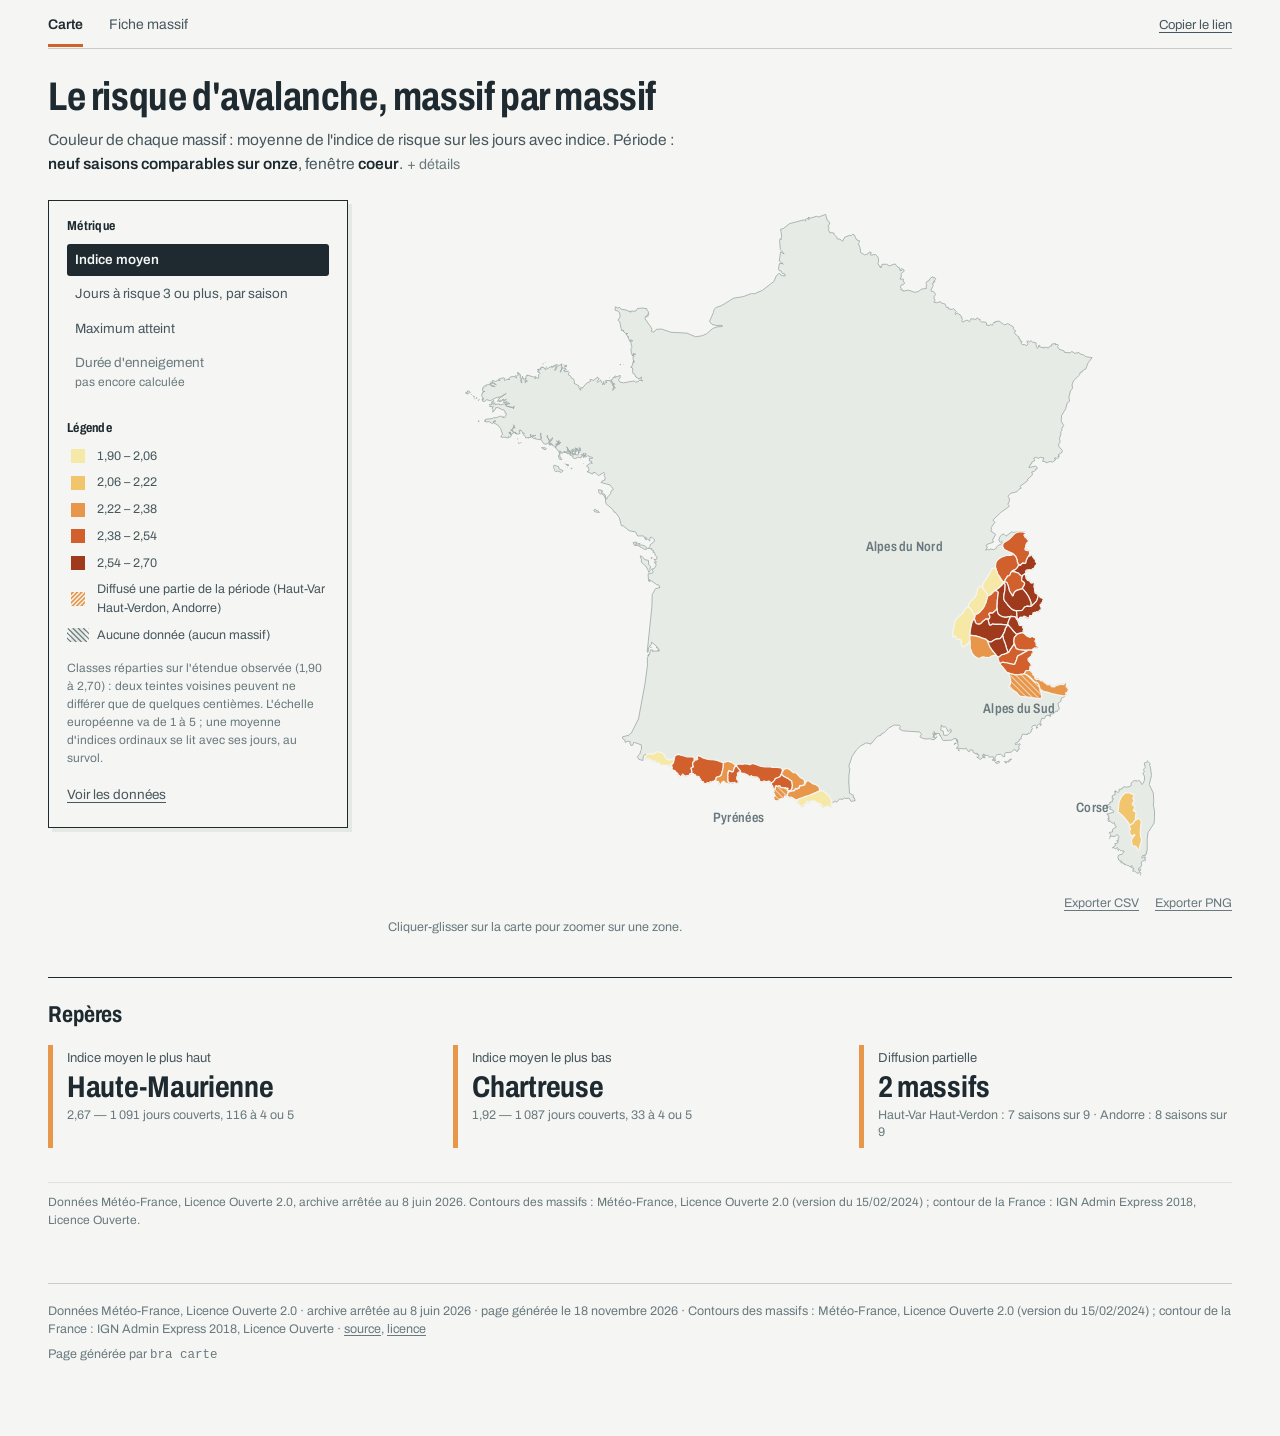
==== commit 4290a933: "site : archive jusqu'au 2026-06-08, depuis bc14fcd" ====
--- a/carte.html
+++ b/carte.html
@@ -2,10 +2,10 @@
 <html lang="fr">
 <meta charset="utf-8">
 <meta name="viewport" content="width=device-width, initial-scale=1">
-<meta name="description" content="Carte des 36 massifs : risque moyen par saison, sur la fenêtre comparable. Bulletins d&#x27;estimation du risque d&#x27;avalanche de Météo-France, mars 2016 à juin 2026, 36 massifs : carte, fiche massif-saison, comparaison de saisons et exploration.">
+<meta name="description" content="Carte des 36 massifs : risque moyen par saison, sur la fenêtre comparable. Bulletins d&#x27;estimation du risque d&#x27;avalanche de Météo-France, mars 2016 à juin 2026, 36 massifs : carte, et fiche par massif et saison avec comparaisons.">
 <meta property="og:type" content="website">
 <meta property="og:title" content="Historique du risque d&#x27;avalanche par massif depuis 2016">
-<meta property="og:description" content="Carte des 36 massifs : risque moyen par saison, sur la fenêtre comparable. Bulletins d&#x27;estimation du risque d&#x27;avalanche de Météo-France, mars 2016 à juin 2026, 36 massifs : carte, fiche massif-saison, comparaison de saisons et exploration.">
+<meta property="og:description" content="Carte des 36 massifs : risque moyen par saison, sur la fenêtre comparable. Bulletins d&#x27;estimation du risque d&#x27;avalanche de Météo-France, mars 2016 à juin 2026, 36 massifs : carte, et fiche par massif et saison avec comparaisons.">
 <meta property="og:url" content="https://romain-bdc.github.io/bra_analytics/carte.html">
 <meta property="og:image" content="https://romain-bdc.github.io/bra_analytics/apercu.png">
 <title>Carte des massifs BRA</title>
@@ -21,104 +21,123 @@
   src:url(polices/source-serif-4-latin-opsz-normal.woff2) format("woff2-variations");
   unicode-range:U+0000-00FF,U+0131,U+0152-0153,U+02BB-02BC,U+02C6,U+02DA,U+02DC,U+0304,U+0308,U+0329,U+2000-206F,U+20AC,U+2122,U+2191,U+2193,U+2212,U+2215,U+FEFF,U+FFFD}
 
-/* Feuille de releve : base visuelle commune aux quatre ecrans, inseree par le
-   marqueur __STYLE__ (gabarit.injecter). Papier et encre, pas de cartes : les
-   blocs se separent par des filets, comme sur une planche topographique.
-   Les jetons --o1..--o5 (rampe ordinale) et --s1..--s4 (series) gardent leur nom :
-   le JavaScript des ecrans les lit tels quels. */
+/* Feuille commune aux deux ecrans, inseree par le marqueur __STYLE__ (gabarit.injecter).
+   Direction « carte topo » : une seule famille (Archivo, largeur variable : etroite pour
+   les titres et les chiffres, normale pour le texte), un fond gris froid de carte, et pour
+   le risque les couleurs de l'echelle europeenne que tout lecteur de BRA connait deja.
+   Les jetons --o1..--o5 (rampe continue, jaune -> rouge) et --s1..--s4 (series) gardent
+   leur nom : le JavaScript des ecrans les lit tels quels. --n1..--n5 sont les cinq niveaux
+   de l'echelle europenne : a n'employer que pour un indice affiche comme un niveau. */
 :root{
   color-scheme:light;
-  --page:#f1f2ee; --surface:#f1f2ee; --surface-2:#e5e8e2;
-  --ink:#1b282c; --ink-2:#46575b; --ink-muted:#6f8084;
-  --grid:#d9ded8; --rule:#bcc5bf; --ring:rgba(27,40,44,.14);
-  --s1:#1d6a8c; --s2:#c4481b; --s3:#3b7d5a; --s4:#87559c;
-  --band:#8d9d9c; --coeur:rgba(29,106,140,.08); --hors:rgba(111,128,132,.16); --manque:#b83a2e;
-  --o1:#c9dde3; --o2:#8fbac8; --o3:#4f90a8; --o4:#2a6580; --o5:#123a4d;
-  --hachure:#6f8084; --vide:#e1e5df;
-  --serif:"Source Serif 4","Source Serif Pro",Charter,"Iowan Old Style",Georgia,serif;
+  --page:#f5f6f4; --surface:#f5f6f4; --surface-2:#e5e9e4;
+  --ink:#1e2a30; --ink-2:#47575d; --ink-muted:#69797e;
+  --grid:#dfe3de; --rule:#c6cdc8; --ring:rgba(30,42,48,.16);
+  --accent:#d2602c;
+  --s1:#2b5d8a; --s2:#d2602c; --s3:#3b7d5a; --s4:#87559c;
+  --band:#8d9d9c; --coeur:rgba(43,93,138,.08); --hors:rgba(105,121,126,.16); --manque:#b83a2e;
+  --o1:#f6e8a6; --o2:#f1c56c; --o3:#e8974a; --o4:#d2602c; --o5:#9f3a1c;
+  --n1:#b9d870; --n2:#f1dd3c; --n3:#f09a2e; --n4:#de3b28; --n5:#4a1410;
+  /* Series comparees (bleu, orange, vert d'eau) : validees deux a deux, en clair et en sombre,
+     daltonisme compris (dataviz validate_palette, --pairs all). La serie lue est a l'encre. */
+  --c1:#2a78d6; --c2:#eb6834; --c3:#1baf7a;
+  --hachure:#69797e; --vide:#e5e9e4; --pays:#e7ebe5; --pays-trait:#9aa8a6;
+  --serif:"Archivo","Helvetica Neue",Arial,system-ui,sans-serif;
   --sans:"Archivo","Helvetica Neue",Arial,system-ui,sans-serif;
 }
 @media (prefers-color-scheme:dark){
   :root:not([data-theme="light"]){
     color-scheme:dark;
-    --page:#121819; --surface:#121819; --surface-2:#1b2325;
-    --ink:#e8eeea; --ink-2:#b0bfbc; --ink-muted:#82938f;
-    --grid:#232d2f; --rule:#374447; --ring:rgba(232,238,234,.16);
-    --s1:#4aa5c9; --s2:#e2703f; --s3:#52a67c; --s4:#b184c7;
-    --band:#566766; --coeur:rgba(74,165,201,.10); --hors:rgba(130,147,143,.14); --manque:#e0695e;
-    --o1:#1c4251; --o2:#2b667d; --o3:#418ca8; --o4:#80b8cc; --o5:#c4e0ea;
-    --hachure:#82938f; --vide:#1d2628;
+    --page:#172026; --surface:#172026; --surface-2:#212c33;
+    --ink:#e9eeec; --ink-2:#b3c0c2; --ink-muted:#8b9a9d;
+    --grid:#263238; --rule:#3a474d; --ring:rgba(233,238,236,.18);
+    --accent:#ec8048;
+    --s1:#6aa6d6; --s2:#ec8048; --s3:#5fb08a; --s4:#b98ad0;
+    --band:#62716f; --coeur:rgba(106,166,214,.10); --hors:rgba(139,154,157,.14); --manque:#e8776b;
+    --n5:#8a2a20;
+    --c1:#3987e5; --c2:#d95926; --c3:#199e70;
+    --hachure:#8b9a9d; --vide:#212c33; --pays:#202a30; --pays-trait:#4d5c62;
   }
 }
 :root[data-theme="dark"]{
   color-scheme:dark;
-  --page:#121819; --surface:#121819; --surface-2:#1b2325;
-  --ink:#e8eeea; --ink-2:#b0bfbc; --ink-muted:#82938f;
-  --grid:#232d2f; --rule:#374447; --ring:rgba(232,238,234,.16);
-  --s1:#4aa5c9; --s2:#e2703f; --s3:#52a67c; --s4:#b184c7;
-  --band:#566766; --coeur:rgba(74,165,201,.10); --hors:rgba(130,147,143,.14); --manque:#e0695e;
-  --o1:#1c4251; --o2:#2b667d; --o3:#418ca8; --o4:#80b8cc; --o5:#c4e0ea;
-  --hachure:#82938f; --vide:#1d2628;
+  --page:#172026; --surface:#172026; --surface-2:#212c33;
+  --ink:#e9eeec; --ink-2:#b3c0c2; --ink-muted:#8b9a9d;
+  --grid:#263238; --rule:#3a474d; --ring:rgba(233,238,236,.18);
+  --accent:#ec8048;
+  --s1:#6aa6d6; --s2:#ec8048; --s3:#5fb08a; --s4:#b98ad0;
+  --band:#62716f; --coeur:rgba(106,166,214,.10); --hors:rgba(139,154,157,.14); --manque:#e8776b;
+  --n5:#8a2a20;
+  --c1:#3987e5; --c2:#d95926; --c3:#199e70;
+  --hachure:#8b9a9d; --vide:#212c33; --pays:#202a30; --pays-trait:#4d5c62;
 }
 
 *{box-sizing:border-box}
 body{margin:0;background:var(--page);color:var(--ink);font-family:var(--sans);font-size:15px;line-height:1.5;
   -webkit-font-smoothing:antialiased;font-variant-numeric:lining-nums}
-.wrap{max-width:1120px;margin:0 auto;padding:0 28px 80px}
-@media (max-width:600px){.wrap{padding:0 16px 56px}}
+.wrap{max-width:1400px;margin:0 auto;padding:0 48px 72px}
+@media (max-width:700px){.wrap{padding:0 16px 56px}}
 a{color:inherit;text-underline-offset:2px}
 :is(a,button,select,input,summary):focus-visible{outline:2px solid var(--s1);outline-offset:3px}
 
-/* Cartouche : un filet epais, la source en ligne courante, puis le titre. */
-header{padding:20px 0 26px;border-top:6px solid var(--ink);margin-top:14px}
-.eyebrow{font-size:13px;color:var(--ink-muted);margin:0 0 22px}
-h1{font-family:var(--serif);font-size:clamp(34px,5.6vw,62px);font-weight:500;letter-spacing:-.022em;line-height:1.02;margin:0;text-wrap:balance}
-h1 small{display:block;font-family:var(--sans);font-size:clamp(16px,2vw,20px);font-weight:400;color:var(--ink-2);letter-spacing:0;line-height:1.3;margin-top:12px}
-.lede{margin:18px 0 0;max-width:58ch;font-family:var(--serif);font-size:19px;line-height:1.5;color:var(--ink-2)}
+/* En-tete : le titre en Archivo etroite, le chapo dessous. Pas de surtitre : la source
+   est dans le pied de page. */
+header{padding:26px 0 18px}
+.eyebrow{display:none}
+h1{font-family:var(--sans);font-stretch:78%;font-weight:700;font-size:clamp(28px,3.4vw,40px);letter-spacing:-.01em;line-height:1.08;margin:0;text-wrap:balance}
+h1 small{display:block;font-stretch:100%;font-size:clamp(15px,1.6vw,18px);font-weight:400;color:var(--ink-2);letter-spacing:0;line-height:1.3;margin-top:6px}
+.lede{margin:10px 0 0;max-width:72ch;font-size:15.5px;line-height:1.55;color:var(--ink-2)}
 .lede b{color:var(--ink);font-weight:600}
 
-/* Commandes : des champs de formulaire a soulignement, des boutons-textes. */
-.bar{position:sticky;top:0;z-index:20;display:flex;flex-wrap:wrap;align-items:baseline;gap:10px 18px;
-  padding:12px 0 11px;margin-bottom:26px;background:var(--page);border-top:1px solid var(--rule);border-bottom:1px solid var(--rule)}
-.bar label,.lab{font-size:13px;color:var(--ink-muted)}
-.champ,.bar>span[id^="zone-"]{display:inline-flex;flex-wrap:wrap;align-items:baseline;gap:6px 8px}
-.bar+.panel,.bar+.kpis{border-top:0}
-.bar+.panel{padding-top:2px}
-select{font-family:var(--sans);font-size:14.5px;color:var(--ink);background:transparent;border:0;
-  border-bottom:1.5px solid var(--ink);border-radius:0;padding:3px 2px;cursor:pointer;max-width:100%}
+/* Commandes. Les libelles en etroit gras, les menus en champ discret. */
+.bar{position:sticky;top:0;z-index:20;display:flex;flex-wrap:wrap;align-items:center;gap:10px 18px;
+  padding:12px 0;margin-bottom:24px;background:var(--page);border-bottom:1.5px solid var(--ink)}
+.bar label,.lab{font-size:13px;font-weight:600;font-stretch:85%;color:var(--ink-2)}
+.champ,.bar>span[id^="zone-"]{display:inline-flex;flex-wrap:wrap;align-items:center;gap:6px 8px}
+.bar+.panel,.bar+.alerte:empty+.panel{border-top:0;padding-top:2px}
+/* Menus deroulants : apparence native retiree, chevron dessine en degrades (suit le theme). */
+select{-webkit-appearance:none;appearance:none;font-family:var(--sans);font-size:14px;line-height:1.3;color:var(--ink);
+  background-color:var(--surface-2);border:1px solid var(--rule);border-radius:3px;padding:5px 30px 5px 10px;cursor:pointer;max-width:100%;
+  background-image:linear-gradient(45deg,transparent 50%,var(--ink-2) 50%),linear-gradient(135deg,var(--ink-2) 50%,transparent 50%);
+  background-position:calc(100% - 15px) 52%,calc(100% - 10px) 52%;background-size:5px 5px,5px 5px;background-repeat:no-repeat;
+  transition:border-color .12s}
+select:hover{border-color:var(--ink-muted)}
+select:focus-visible{border-color:var(--s1)}
 select option{background:var(--page);color:var(--ink)}
 select:disabled{opacity:.45;cursor:not-allowed}
 option:disabled{color:var(--ink-muted)}
-.toggle{font:inherit;font-size:14px;color:var(--ink-2);background:none;border:0;border-bottom:1.5px dotted var(--ink-muted);
-  border-radius:0;padding:3px 1px;cursor:pointer}
-.toggle:hover{color:var(--ink)}
-.toggle[aria-pressed="true"]{color:var(--ink);font-weight:600;border-bottom:2px solid var(--ink)}
-.seg{display:inline-flex;gap:16px}
+/* Boutons bascule : texte simple, et a l'etat actif un aplat d'encre, comme l'option
+   choisie du cartouche de la carte. */
+.toggle{font:inherit;font-size:13.5px;color:var(--ink-2);background:none;border:0;border-radius:3px;padding:4px 9px;cursor:pointer}
+.toggle:hover{color:var(--ink);background:var(--surface-2)}
+.toggle[aria-pressed="true"]{color:var(--page);background:var(--ink);font-weight:600}
+.seg{display:inline-flex;gap:2px}
 .spacer{flex:1 1 auto}
 .chk{font-size:13px;color:var(--ink-2);display:inline-flex;gap:7px;align-items:center;cursor:pointer}
-.chk input{accent-color:var(--s1)}
-.alerte{border-left:3px solid var(--manque);padding:6px 0 6px 12px;margin:0 0 18px;font-size:13.5px;color:var(--ink-2)}
+.chk input{accent-color:var(--ink)}
+.alerte{border-left:4px solid var(--manque);padding:6px 0 6px 12px;margin:0 0 18px;font-size:13.5px;color:var(--ink-2)}
 .alerte b{color:var(--ink)}
 .alerte:empty{display:none}
 
-/* Chiffres cles : un releve, chaque valeur sous un filet, alignee a gauche. */
-.kpis{display:grid;grid-template-columns:repeat(auto-fit,minmax(210px,1fr));gap:0 30px;margin:0 0 38px}
-.kpi{display:flex;flex-direction:column;gap:3px;padding:10px 0 16px;border-top:2px solid var(--ink)}
+/* Chiffres cles : un filet de couleur a gauche, la valeur en etroit gras. */
+.kpis{display:grid;grid-template-columns:repeat(auto-fit,minmax(220px,1fr));gap:18px 32px;margin:0 0 34px}
+.kpi{display:flex;flex-direction:column;gap:2px;padding:4px 0 6px 14px;border-left:5px solid var(--o3)}
 .kpi .k{font-size:13px;color:var(--ink-2)}
-.kpi .v{font-family:var(--serif);font-size:34px;font-weight:500;letter-spacing:-.015em;line-height:1.12;font-variant-numeric:lining-nums tabular-nums}
+.kpi .v{font-stretch:80%;font-size:30px;font-weight:700;letter-spacing:-.01em;line-height:1.15;font-variant-numeric:lining-nums tabular-nums}
 .kpi .n{font-size:12.5px;color:var(--ink-muted);line-height:1.4}
 .kpi .n b{color:var(--ink-2);font-weight:600}
 
-/* Blocs : separes par un filet, sans boite. */
-.panel{padding:26px 0 10px;border-top:1px solid var(--rule)}
-h2{font-family:var(--serif);font-size:26px;font-weight:500;letter-spacing:-.012em;line-height:1.15;margin:0}
-.sous{margin:6px 0 14px;max-width:70ch;font-family:var(--serif);font-size:15.5px;line-height:1.5;color:var(--ink-2)}
+/* Blocs : separes par un filet. */
+.panel{padding:24px 0 10px;border-top:1px solid var(--rule)}
+h2{font-family:var(--sans);font-stretch:78%;font-size:23px;font-weight:700;letter-spacing:-.005em;line-height:1.15;margin:0}
+h3{font-stretch:85%}
+.sous{margin:6px 0 14px;max-width:76ch;font-size:14.5px;line-height:1.55;color:var(--ink-2)}
 .sous b{color:var(--ink);font-weight:600}
 
-/* Traces. Les chiffres d'axe en capitales etroites, a la facon des cartes. */
+/* Traces. */
 .plot svg{display:block;width:100%;height:auto}
 svg text{font-family:var(--sans)}
-.tick{font-size:11px;font-stretch:78%;fill:var(--ink-muted);font-variant-numeric:tabular-nums}
+.tick{font-size:11px;font-stretch:80%;fill:var(--ink-muted);font-variant-numeric:tabular-nums}
 .cov{margin:4px 0 0;font-size:12.5px;color:var(--ink-2);font-variant-numeric:tabular-nums}
 .cov b{color:var(--ink);font-weight:600}
 .cov .trou{color:var(--manque)}
@@ -126,7 +145,7 @@
 .legend span{display:inline-flex;align-items:center;gap:7px}
 .sw{width:18px;height:3px;border-radius:0}
 .sw.tirets{height:0;border-top:2px dashed currentColor;background:none!important}
-.sw.box{height:10px}
+.sw.box{height:10px;border-radius:2px}
 
 table{border-collapse:collapse;width:100%;font-size:13.5px;font-variant-numeric:tabular-nums}
 th,td{padding:6px 10px;border-bottom:1px solid var(--grid);text-align:right}
@@ -135,7 +154,8 @@
 caption{text-align:left;font-size:12.5px;font-weight:600;color:var(--ink-2);padding-bottom:8px}
 
 #tip{position:fixed;z-index:60;pointer-events:none;opacity:0;transition:opacity .1s;background:var(--page);color:var(--ink);
-  border:1px solid var(--ink);padding:8px 10px;font-size:12.5px;line-height:1.45;max-width:290px}
+  border:1.5px solid var(--ink);border-radius:3px;padding:8px 10px;font-size:12.5px;line-height:1.45;max-width:290px;
+  box-shadow:3px 3px 0 var(--surface-2)}
 #tip b{font-weight:600}
 .notes{font-size:13px;color:var(--ink-2);max-width:96ch;margin:26px 0 0}
 .notes li{margin:3px 0}
@@ -143,15 +163,46 @@
   font-size:12.5px;display:flex;flex-wrap:wrap;gap:6px 28px}
 @media (prefers-reduced-motion:reduce){*{transition:none!important}}
 
-.carte svg{display:block;width:100%;height:auto;max-width:640px;margin:0}
-.pays{fill:var(--surface-2);stroke:var(--ink-muted);stroke-width:.8;stroke-linejoin:round;pointer-events:none}
-.massif{stroke:var(--surface);stroke-width:1.1;stroke-linejoin:round;cursor:crosshair}
-.massif:hover,.massif:focus-visible{stroke:var(--ink);stroke-width:1.8;outline:none}
-.zonelab{font-family:var(--serif);font-style:italic;font-size:17px;fill:var(--ink-muted)}
-.legend{gap:8px 18px;margin:16px 0 0}
-.legend .titre{color:var(--ink-muted)}
-.legend svg{width:16px;height:16px;flex:none;box-shadow:inset 0 0 0 1px var(--ring)}
-.echelle{margin:8px 0 0;font-size:12.5px;color:var(--ink-muted);max-width:86ch}
+.carte{position:relative}
+.carte svg{display:block;width:100%;height:auto;margin:0;touch-action:pan-y}
+.carte svg.trace{cursor:crosshair;user-select:none}
+.pays{fill:var(--pays);stroke:var(--pays-trait);stroke-width:.8;stroke-linejoin:round;pointer-events:none;vector-effect:non-scaling-stroke}
+.massif{stroke:var(--page);stroke-width:1.2;stroke-linejoin:round;vector-effect:non-scaling-stroke}
+.massif:hover,.massif:focus-visible{stroke:var(--ink);stroke-width:2;outline:none}
+.zonelab{font-stretch:80%;font-weight:600;letter-spacing:.02em;fill:var(--ink-muted);pointer-events:none}
+.nomlab{font-weight:600;font-stretch:85%;fill:var(--ink);stroke:var(--page);stroke-width:3px;paint-order:stroke;
+  stroke-linejoin:round;pointer-events:none;vector-effect:non-scaling-stroke}
+.selection{fill:var(--coeur);stroke:var(--s1);stroke-width:1;stroke-dasharray:4 3;vector-effect:non-scaling-stroke;pointer-events:none}
+.sous-carte{display:flex;flex-wrap:wrap;align-items:baseline;justify-content:space-between;gap:4px 16px}
+.zoom{display:flex;flex-wrap:wrap;align-items:baseline;gap:4px 14px;margin:6px 0 0;font-size:12.5px;color:var(--ink-muted)}
+.zoom button[hidden]{display:none}
+/* Le zoom par selection est reserve a la souris : sur ecran tactile, glisser fait defiler. */
+@media (hover:none){.zoom{display:none}}
+
+/* Cartouche : choix de la metrique et legende dans un cadre, comme la legende d'une carte
+   topographique. Il recolore la carte voisine, sans defilement. */
+.cote{border:1.5px solid var(--ink);padding:16px 18px 18px;background:var(--page);box-shadow:4px 4px 0 var(--surface-2)}
+.metriques{border:0;margin:0 0 20px;padding:0;min-width:0}
+.metriques legend,.cle .titre{padding:0;margin:0 0 8px;font-size:13px;font-weight:700;font-stretch:80%;letter-spacing:.02em;color:var(--ink)}
+.metriques label{display:flex;align-items:center;gap:10px;padding:6px 8px;margin:0 0 2px;font-size:13.5px;color:var(--ink-2);
+  border-radius:3px;cursor:pointer}
+.metriques label:hover{color:var(--ink);background:var(--surface-2)}
+.metriques input{position:absolute;opacity:0;pointer-events:none}
+.metriques label:has(input:checked){color:var(--page);background:var(--ink);font-weight:600}
+.metriques label:has(input:focus-visible){outline:2px solid var(--s1);outline-offset:1px}
+.metriques label:has(input:disabled){color:var(--ink-muted);cursor:not-allowed;background:none}
+.metriques .motif{display:block;font-size:12px;font-weight:400;color:var(--ink-muted)}
+.cle{display:flex;flex-direction:column;align-items:flex-start;gap:8px;margin:0;font-size:12.5px;color:var(--ink-2)}
+.cle .titre{margin:0}
+.cle span{display:inline-flex;align-items:center;gap:8px}
+.cle svg{width:22px;height:14px;flex:none;border-radius:2px}
+.echelle{margin:14px 0 0;font-size:12px;line-height:1.5;color:var(--ink-muted)}
+.cote .toggle{margin-top:14px;padding-left:0;text-decoration:underline;text-underline-offset:3px}
+.cote .toggle:hover{background:none}
+.cote .toggle[aria-pressed="true"]{background:none;color:var(--ink)}
+.vue{display:grid;gap:16px 40px;padding-top:6px;border-top:0}
+.reperes{margin-top:30px;border-top:1.5px solid var(--ink)}
+.reperes h2{margin-bottom:16px}
 .attrib{margin:16px 0 0;padding-top:10px;border-top:1px solid var(--grid);font-size:12px;color:var(--ink-muted)}
 .attrib a{color:var(--ink-2)}
 .tables{margin-top:24px}
@@ -163,42 +214,50 @@
 #tip .num{font-variant-numeric:tabular-nums;font-weight:600}
 #tip .z{color:var(--ink-muted)}
 #tip .alerte{display:block;margin-top:4px;padding:0;border:0;color:var(--ink-2)}
-/* Large : la carte a gauche, sa cle a droite, au lieu d'une legende sous un grand vide. */
+/* Etroit : le choix de metrique au-dessus de la carte, la legende dessous, sans cadre. */
+@media (max-width:979px){
+  .cote{display:contents}
+  .metriques{order:-1;margin:0}
+  .metriques label{display:inline-flex;margin:0 4px 4px 0}
+  .metriques .motif{display:none}
+}
+/* Large : le cartouche a gauche, la carte a droite a hauteur d'ecran. La France vide a
+   l'ouest, le cartouche occupe cette place sans jamais masquer une carte zoomee. */
 @media (min-width:980px){
-  .panel{display:grid;grid-template-columns:minmax(0,640px) minmax(240px,1fr);column-gap:56px;align-content:start}
-  .panel>*{grid-column:1/-1}
-  .panel>.carte{grid-column:1;grid-row:3/span 3}
-  .panel>.exports{grid-column:1;grid-row:6}
-  .panel>.legend{grid-column:2;grid-row:3;flex-direction:column;align-items:flex-start;margin-top:4px}
-  .panel>.echelle{grid-column:2;grid-row:4;margin-top:14px}
+  .vue{grid-template-columns:300px minmax(0,1fr)}
+  .vue>.cote{grid-column:1;grid-row:1;align-self:start;position:sticky;top:16px}
+  .vue>.plan{grid-column:2;grid-row:1}
+  .carte svg{height:min(calc(100vh - 210px),900px);min-height:460px}
 }
 @media (forced-colors:active){.massif{stroke:CanvasText}}
 </style>
 
 <div class="wrap">
 <header>
-  <p class="eyebrow">Météo-France · Bulletins d'estimation du risque d'avalanche</p>
   <h1 id="titre">Le risque d'avalanche, massif par massif</h1>
   <p class="lede" id="lede"></p>
 </header>
 
-<div class="bar">
-  <label for="met">Métrique</label>
-  <select id="met"></select>
-  <span class="spacer"></span>
-  <button class="toggle" id="tbl" aria-pressed="false">Voir les données</button>
-</div>
-
-<div class="kpis" id="kpis"></div>
-
-<section class="panel">
-  <h2 id="h2"></h2>
-  <p class="sous" id="sous"></p>
-  <div class="carte"><svg id="carte" role="img" aria-labelledby="h2"></svg></div>
-  <div class="legend" id="legende"></div>
-  <p class="echelle" id="echelle"></p>
+<section class="panel vue">
+  <div class="plan">
+    <div class="carte"><svg id="carte" role="img"></svg></div>
+    <p class="zoom"><span id="zoom-aide">Cliquer-glisser sur la carte pour zoomer sur une zone.</span>
+      <button class="toggle" id="dezoom" hidden>Revenir à la France entière</button></p>
+  </div>
+  <div class="cote">
+    <fieldset class="metriques" id="met"><legend>Métrique</legend></fieldset>
+    <div class="cle" id="legende"></div>
+    <p class="echelle" id="echelle"></p>
+    <button class="toggle" id="tbl" aria-pressed="false">Voir les données</button>
+  </div>
+</section>
+
+<div class="tables" hidden><div class="scroller"><table id="table"></table></div></div>
+
+<section class="panel reperes">
+  <h2>Repères</h2>
+  <div class="kpis" id="kpis"></div>
   <p class="attrib" id="attribution-contours"></p>
-  <div class="tables" hidden><div class="scroller"><table id="table"></table></div></div>
 </section>
 
 <footer>
@@ -232,7 +291,7 @@
    Les cles propres a un ecran ne doivent pas reprendre une cle ci-dessus pour un
    autre sens. */
 const PARTAGE = (() => {
-  const ECRANS = [{"id": "carte", "fichier": "carte.html", "libelle": "Carte"}, {"id": "fiche", "fichier": "fiche.html", "libelle": "Fiche massif-saison"}, {"id": "comparaison", "fichier": "comparaison.html", "libelle": "Comparaison"}, {"id": "exploration", "fichier": "exploration.html", "libelle": "Exploration"}];
+  const ECRANS = [{"id": "carte", "fichier": "carte.html", "libelle": "Carte"}, {"id": "fiche", "fichier": "fiche.html", "libelle": "Fiche massif"}];
   const NS_SVG = "http://www.w3.org/2000/svg";
   const registre = new Map();            // svg -> { nom, colonnes, lignes, csv, png }
   let ecran = null, attribution = null;
@@ -265,9 +324,9 @@
   function style() {
     const s = document.createElement("style");
     s.textContent = `
-.partage-nav{display:flex;flex-wrap:wrap;align-items:baseline;gap:4px 22px;padding:14px 0 0;font-size:14px}
-.partage-nav a,.partage-nav button{font:inherit;color:var(--ink-2,#46575b);background:none;border:0;border-bottom:2px solid transparent;border-radius:0;padding:2px 0;text-decoration:none;cursor:pointer}
-.partage-nav a[aria-current="page"]{color:var(--ink,#1b282c);font-weight:600;border-bottom-color:var(--ink,#1b282c)}
+.partage-nav{display:flex;flex-wrap:wrap;align-items:baseline;gap:4px 26px;padding:12px 0 0;font-size:14px;border-bottom:1px solid var(--rule,#c6cdc8)}
+.partage-nav a,.partage-nav button{font:inherit;color:var(--ink-2,#46575b);background:none;border:0;border-bottom:3px solid transparent;border-radius:0;padding:2px 0 9px;text-decoration:none;cursor:pointer}
+.partage-nav a[aria-current="page"]{color:var(--ink,#1b282c);font-weight:600;border-bottom-color:var(--accent,#d2602c)}
 .partage-nav .espace{flex:1 1 auto}
 .partage-nav button{font-size:13px;text-decoration:underline;text-underline-offset:3px}
 .exports{display:flex;gap:16px;justify-content:flex-end;margin:4px 0 0;font-size:12.5px}
@@ -279,8 +338,11 @@
 details.plus>summary{display:inline;cursor:pointer;color:var(--ink-muted,#6b7480);font-size:.92em;margin-left:4px;list-style:none}
 details.plus>summary::-webkit-details-marker{display:none}
 details.plus>summary::before{content:"+ "}
-details.plus[open]>summary::before{content:"\u2212 "}
+details.plus[open]>summary{display:none}
 details.plus[open]>.corps{display:block;margin-top:4px}
+details.plus .moins{font:inherit;font-size:.92em;color:var(--ink-muted,#6b7480);background:none;border:0;padding:0;margin-left:4px;cursor:pointer}
+details.plus .moins::before{content:"\u2212 "}
+details.plus .moins:hover,details.plus>summary:hover{color:var(--ink,#1b282c)}
 details.plus.bloc{display:block}
 details.plus.bloc>summary{display:block;margin:0}`;
     document.head.appendChild(s);
@@ -292,6 +354,13 @@
     ecran = o.ecran;
     attribution = o;
     style();
+    document.addEventListener("click", ev => {
+      const b = ev.target.closest && ev.target.closest("details.plus .moins");
+      if (!b) return;
+      const d = b.closest("details");
+      d.open = false;
+      d.querySelector("summary").focus();
+    });
     const racine = document.querySelector(".wrap") || document.body;
     const nav = document.createElement("nav");
     nav.className = "partage-nav";
@@ -379,7 +448,8 @@
      proprietes calculees de chaque noeud, puis on ajoute un titre et l'attribution
      sur fond plein. Retourne une promesse de data URL. */
   const PROPS = ["fill", "stroke", "stroke-width", "stroke-dasharray", "stroke-linejoin", "stroke-linecap", "opacity",
-    "fill-opacity", "stroke-opacity", "font-family", "font-size", "font-weight", "text-anchor", "dominant-baseline", "letter-spacing"];
+    "fill-opacity", "stroke-opacity", "font-family", "font-size", "font-weight", "font-style", "text-anchor", "dominant-baseline", "letter-spacing",
+    "vector-effect", "paint-order"];
   function figer(origine, copie) {
     const cs = getComputedStyle(origine);
     for (const p of PROPS) copie.style.setProperty(p, cs.getPropertyValue(p));
@@ -389,13 +459,16 @@
   function png(svg) {
     const r = svg.getBoundingClientRect();
     const vb = svg.viewBox && svg.viewBox.baseVal;
-    const L = vb && vb.width ? vb.width : Math.round(r.width), H = vb && vb.height ? vb.height : Math.round(r.height);
+    /* Une carte zoomee a un viewBox etroit et decale : l'image garde sa largeur
+       pleine (data-largeur) et le cadrage du viewBox, pas l'origine 0 0. */
+    const vw = vb && vb.width ? vb.width : r.width, vh = vb && vb.height ? vb.height : r.height;
+    const L = Math.round(+svg.dataset.largeur || vw), H = Math.round(L * vh / vw);
     const copie = svg.cloneNode(true);
     figer(svg, copie);
     copie.querySelectorAll("title").forEach(t => t.remove());
     copie.setAttribute("x", 0); copie.setAttribute("y", 30);
     copie.setAttribute("width", L); copie.setAttribute("height", H);
-    copie.setAttribute("viewBox", `0 0 ${L} ${H}`);
+    copie.setAttribute("viewBox", vb && vb.width ? `${vb.x} ${vb.y} ${vw} ${vh}` : `0 0 ${vw} ${vh}`);
     const cs = getComputedStyle(document.body);
     const fond = cs.getPropertyValue("background-color"), encre = cs.getPropertyValue("color");
     const titre = (svg.closest(".panel") || document).querySelector("h2");
@@ -438,7 +511,10 @@
   /* Texte replie : une phrase visible, le reste dans un « + details » (aucun texte supprime,
      les exports et les tests le lisent toujours). `bloc` : le repli occupe sa propre ligne. */
   function plus(detail, titre = "détails", bloc = false) {
-    return detail ? `<details class="plus${bloc ? " bloc" : ""}"><summary>${titre}</summary><span class="corps">${detail}</span></details>` : "";
+    /* Deplie, le resume s'efface et un « voir moins » ferme la fin du texte : on replie
+       la ou on finit de lire, sans remonter chercher le resume. */
+    return detail ? `<details class="plus${bloc ? " bloc" : ""}"><summary>${titre}</summary><span class="corps">${detail}`
+      + ` <button type="button" class="moins">voir moins</button></span></details>` : "";
   }
 
   return { demarrer, lire, ecrire, enregistrer, png, registre, plus };
@@ -446,10 +522,12 @@
 
 </script>
 <script>
-const D = {"genere":"2026-10-23","archive_jusqu_au":"2026-06-08","fenetre":{"nom":"coeur","libelle":"15 decembre -> 15 avril","debut":[12,15],"fin":[4,15],"usage":"toute comparaison inter-saisons d'indice de risque"},"saisons":["2015-2016","2016-2017","2017-2018","2018-2019","2019-2020","2020-2021","2021-2022","2022-2023","2023-2024","2024-2025","2025-2026"],"saisons_comparables":["2016-2017","2017-2018","2018-2019","2020-2021","2021-2022","2022-2023","2023-2024","2024-2025","2025-2026"],"saisons_ecartees":{"2015-2016":"saison partielle : l'archive démarre le 10 mars 2016, soit après l'ouverture des deux fenêtres","2019-2020":"estimation interrompue fin mars 2020 (confinement) : Pyrénées et Corse s'arrêtent (26 et 18 mars), les Alpes publient sans indice jusqu'au 11 juin ; tronquée sur les deux fenêtres"},"libelle_saisons":"neuf saisons comparables sur onze","metriques":[{"cle":"risque_moyen","libelle":"Indice moyen","description":"moyenne de l'indice de risque sur les jours avec indice","echelle":"continue","disponible":true},{"cle":"jours_3_plus_par_saison","libelle":"Jours à risque 3 ou plus, par saison","description":"nombre moyen de jours à un indice de 3, 4 ou 5 par saison diffusée","echelle":"continue","disponible":true},{"cle":"risque_max","libelle":"Maximum atteint","description":"indice le plus haut publié sur la période","echelle":"niveaux","disponible":true},{"cle":"duree_enneigement","libelle":"Durée d'enneigement","description":"","echelle":"continue","disponible":false,"motif":"pas encore calculée : elle dépend des règles de lecture de l'enneigement (tâche T7), qui ne sont pas construites"}],"metrique_defaut":"risque_moyen","massifs":[{"id":1,"nom":"Chablais","zone":"Alpes du Nord","departement":"Haute-Savoie","diffusion":"complete","saisons":9,"saisons_presentes":["2016-2017","2017-2018","2018-2019","2020-2021","2021-2022","2022-2023","2023-2024","2024-2025","2025-2026"],"saisons_manquantes":[],"jours_couverts":1090,"jours_periode":1099,"jours_avec_indice":1090,"risque_moyen":2.478,"jours_3_plus":520,"jours_3_plus_par_saison":57.8,"jours_4_plus":95,"jours_5":3,"risque_max":5,"jours_au_max":3,"date_max":"2018-01-04"},{"id":2,"nom":"Aravis","zone":"Alpes du Nord","departement":"Haute-Savoie","diffusion":"complete","saisons":9,"saisons_presentes":["2016-2017","2017-2018","2018-2019","2020-2021","2021-2022","2022-2023","2023-2024","2024-2025","2025-2026"],"saisons_manquantes":[],"jours_couverts":1089,"jours_periode":1099,"jours_avec_indice":1089,"risque_moyen":2.447,"jours_3_plus":501,"jours_3_plus_par_saison":55.7,"jours_4_plus":92,"jours_5":5,"risque_max":5,"jours_au_max":5,"date_max":"2018-01-04"},{"id":3,"nom":"Mont-Blanc","zone":"Alpes du Nord","departement":"Haute-Savoie","diffusion":"complete","saisons":9,"saisons_presentes":["2016-2017","2017-2018","2018-2019","2020-2021","2021-2022","2022-2023","2023-2024","2024-2025","2025-2026"],"saisons_manquantes":[],"jours_couverts":1090,"jours_periode":1099,"jours_avec_indice":1090,"risque_moyen":2.638,"jours_3_plus":628,"jours_3_plus_par_saison":69.8,"jours_4_plus":103,"jours_5":4,"risque_max":5,"jours_au_max":4,"date_max":"2018-01-04"},{"id":4,"nom":"Bauges","zone":"Alpes du Nord","departement":"Savoie","diffusion":"complete","saisons":9,"saisons_presentes":["2016-2017","2017-2018","2018-2019","2020-2021","2021-2022","2022-2023","2023-2024","2024-2025","2025-2026"],"saisons_manquantes":[],"jours_couverts":1091,"jours_periode":1099,"jours_avec_indice":1091,"risque_moyen":1.966,"jours_3_plus":275,"jours_3_plus_par_saison":30.6,"jours_4_plus":49,"jours_5":2,"risque_max":5,"jours_au_max":2,"date_max":"2019-02-01"},{"id":5,"nom":"Beaufortain","zone":"Alpes du Nord","departement":"Savoie","diffusion":"complete","saisons":9,"saisons_presentes":["2016-2017","2017-2018","2018-2019","2020-2021","2021-2022","2022-2023","2023-2024","2024-2025","2025-2026"],"saisons_manquantes":[],"jours_couverts":1091,"jours_periode":1099,"jours_avec_indice":1091,"risque_moyen":2.49,"jours_3_plus":536,"jours_3_plus_par_saison":59.6,"jours_4_plus":87,"jours_5":6,"risque_max":5,"jours_au_max":6,"date_max":"2018-01-04"},{"id":6,"nom":"Haute-Tarentaise","zone":"Alpes du Nord","departement":"Savoie","diffusion":"complete","saisons":9,"saisons_presentes":["2016-2017","2017-2018","2018-2019","2020-2021","2021-2022","2022-2023","2023-2024","2024-2025","2025-2026"],"saisons_manquantes":[],"jours_couverts":1091,"jours_periode":1099,"jours_avec_indice":1091,"risque_moyen":2.594,"jours_3_plus":593,"jours_3_plus_par_saison":65.9,"jours_4_plus":102,"jours_5":10,"risque_max":5,"jours_au_max":10,"date_max":"2018-01-04"},{"id":7,"nom":"Chartreuse","zone":"Alpes du Nord","departement":"Isere","diffusion":"complete","saisons":9,"saisons_presentes":["2016-2017","2017-2018","2018-2019","2020-2021","2021-2022","2022-2023","2023-2024","2024-2025","2025-2026"],"saisons_manquantes":[],"jours_couverts":1087,"jours_periode":1099,"jours_avec_indice":1087,"risque_moyen":1.917,"jours_3_plus":242,"jours_3_plus_par_saison":26.9,"jours_4_plus":33,"jours_5":0,"risque_max":4,"jours_au_max":33,"date_max":"2017-12-20"},{"id":8,"nom":"Belledonne","zone":"Alpes du Nord","departement":"Isere","diffusion":"complete","saisons":9,"saisons_presentes":["2016-2017","2017-2018","2018-2019","2020-2021","2021-2022","2022-2023","2023-2024","2024-2025","2025-2026"],"saisons_manquantes":[],"jours_couverts":1087,"jours_periode":1099,"jours_avec_indice":1087,"risque_moyen":2.516,"jours_3_plus":543,"jours_3_plus_par_saison":60.3,"jours_4_plus":74,"jours_5":4,"risque_max":5,"jours_au_max":4,"date_max":"2019-02-01"},{"id":9,"nom":"Maurienne","zone":"Alpes du Nord","departement":"Savoie","diffusion":"complete","saisons":9,"saisons_presentes":["2016-2017","2017-2018","2018-2019","2020-2021","2021-2022","2022-2023","2023-2024","2024-2025","2025-2026"],"saisons_manquantes":[],"jours_couverts":1091,"jours_periode":1099,"jours_avec_indice":1091,"risque_moyen":2.542,"jours_3_plus":566,"jours_3_plus_par_saison":62.9,"jours_4_plus":93,"jours_5":3,"risque_max":5,"jours_au_max":3,"date_max":"2018-01-04"},{"id":10,"nom":"Vanoise","zone":"Alpes du Nord","departement":"Savoie","diffusion":"complete","saisons":9,"saisons_presentes":["2016-2017","2017-2018","2018-2019","2020-2021","2021-2022","2022-2023","2023-2024","2024-2025","2025-2026"],"saisons_manquantes":[],"jours_couverts":1091,"jours_periode":1099,"jours_avec_indice":1091,"risque_moyen":2.558,"jours_3_plus":581,"jours_3_plus_par_saison":64.6,"jours_4_plus":91,"jours_5":6,"risque_max":5,"jours_au_max":6,"date_max":"2018-01-04"},{"id":11,"nom":"Haute-Maurienne","zone":"Alpes du Nord","departement":"Savoie","diffusion":"complete","saisons":9,"saisons_presentes":["2016-2017","2017-2018","2018-2019","2020-2021","2021-2022","2022-2023","2023-2024","2024-2025","2025-2026"],"saisons_manquantes":[],"jours_couverts":1091,"jours_periode":1099,"jours_avec_indice":1091,"risque_moyen":2.669,"jours_3_plus":651,"jours_3_plus_par_saison":72.3,"jours_4_plus":116,"jours_5":8,"risque_max":5,"jours_au_max":8,"date_max":"2018-01-04"},{"id":12,"nom":"Grandes-Rousses","zone":"Alpes du Nord","departement":"Isere","diffusion":"complete","saisons":9,"saisons_presentes":["2016-2017","2017-2018","2018-2019","2020-2021","2021-2022","2022-2023","2023-2024","2024-2025","2025-2026"],"saisons_manquantes":[],"jours_couverts":1087,"jours_periode":1099,"jours_avec_indice":1087,"risque_moyen":2.552,"jours_3_plus":552,"jours_3_plus_par_saison":61.3,"jours_4_plus":78,"jours_5":5,"risque_max":5,"jours_au_max":5,"date_max":"2019-02-01"},{"id":13,"nom":"Thabor","zone":"Alpes du Sud","departement":"Hautes-Alpes","diffusion":"complete","saisons":9,"saisons_presentes":["2016-2017","2017-2018","2018-2019","2020-2021","2021-2022","2022-2023","2023-2024","2024-2025","2025-2026"],"saisons_manquantes":[],"jours_couverts":1086,"jours_periode":1099,"jours_avec_indice":1086,"risque_moyen":2.564,"jours_3_plus":567,"jours_3_plus_par_saison":63.0,"jours_4_plus":92,"jours_5":4,"risque_max":5,"jours_au_max":4,"date_max":"2018-01-04"},{"id":14,"nom":"Vercors","zone":"Alpes du Nord","departement":"Isere","diffusion":"complete","saisons":9,"saisons_presentes":["2016-2017","2017-2018","2018-2019","2020-2021","2021-2022","2022-2023","2023-2024","2024-2025","2025-2026"],"saisons_manquantes":[],"jours_couverts":1086,"jours_periode":1099,"jours_avec_indice":1086,"risque_moyen":1.94,"jours_3_plus":246,"jours_3_plus_par_saison":27.3,"jours_4_plus":26,"jours_5":0,"risque_max":4,"jours_au_max":26,"date_max":"2017-12-20"},{"id":15,"nom":"Oisans","zone":"Alpes du Nord","departement":"Isere","diffusion":"complete","saisons":9,"saisons_presentes":["2016-2017","2017-2018","2018-2019","2020-2021","2021-2022","2022-2023","2023-2024","2024-2025","2025-2026"],"saisons_manquantes":[],"jours_couverts":1087,"jours_periode":1099,"jours_avec_indice":1087,"risque_moyen":2.578,"jours_3_plus":566,"jours_3_plus_par_saison":62.9,"jours_4_plus":92,"jours_5":5,"risque_max":5,"jours_au_max":5,"date_max":"2019-02-01"},{"id":16,"nom":"Pelvoux","zone":"Alpes du Sud","departement":"Hautes-Alpes","diffusion":"complete","saisons":9,"saisons_presentes":["2016-2017","2017-2018","2018-2019","2020-2021","2021-2022","2022-2023","2023-2024","2024-2025","2025-2026"],"saisons_manquantes":[],"jours_couverts":1086,"jours_periode":1099,"jours_avec_indice":1086,"risque_moyen":2.56,"jours_3_plus":554,"jours_3_plus_par_saison":61.6,"jours_4_plus":107,"jours_5":3,"risque_max":5,"jours_au_max":3,"date_max":"2018-01-04"},{"id":17,"nom":"Queyras","zone":"Alpes du Sud","departement":"Hautes-Alpes","diffusion":"complete","saisons":9,"saisons_presentes":["2016-2017","2017-2018","2018-2019","2020-2021","2021-2022","2022-2023","2023-2024","2024-2025","2025-2026"],"saisons_manquantes":[],"jours_couverts":1086,"jours_periode":1099,"jours_avec_indice":1086,"risque_moyen":2.487,"jours_3_plus":527,"jours_3_plus_par_saison":58.6,"jours_4_plus":84,"jours_5":5,"risque_max":5,"jours_au_max":5,"date_max":"2018-01-08"},{"id":18,"nom":"Devoluy","zone":"Alpes du Sud","departement":"Hautes-Alpes","diffusion":"complete","saisons":9,"saisons_presentes":["2016-2017","2017-2018","2018-2019","2020-2021","2021-2022","2022-2023","2023-2024","2024-2025","2025-2026"],"saisons_manquantes":[],"jours_couverts":1086,"jours_periode":1099,"jours_avec_indice":1086,"risque_moyen":2.35,"jours_3_plus":457,"jours_3_plus_par_saison":50.8,"jours_4_plus":69,"jours_5":3,"risque_max":5,"jours_au_max":3,"date_max":"2018-01-04"},{"id":19,"nom":"Champsaur","zone":"Alpes du Sud","departement":"Hautes-Alpes","diffusion":"complete","saisons":9,"saisons_presentes":["2016-2017","2017-2018","2018-2019","2020-2021","2021-2022","2022-2023","2023-2024","2024-2025","2025-2026"],"saisons_manquantes":[],"jours_couverts":1086,"jours_periode":1099,"jours_avec_indice":1086,"risque_moyen":2.554,"jours_3_plus":558,"jours_3_plus_par_saison":62.0,"jours_4_plus":102,"jours_5":3,"risque_max":5,"jours_au_max":3,"date_max":"2018-01-04"},{"id":20,"nom":"Embrunais Parpaillon","zone":"Alpes du Sud","departement":"Hautes-Alpes","diffusion":"complete","saisons":9,"saisons_presentes":["2016-2017","2017-2018","2018-2019","2020-2021","2021-2022","2022-2023","2023-2024","2024-2025","2025-2026"],"saisons_manquantes":[],"jours_couverts":1086,"jours_periode":1099,"jours_avec_indice":1086,"risque_moyen":2.391,"jours_3_plus":468,"jours_3_plus_par_saison":52.0,"jours_4_plus":57,"jours_5":2,"risque_max":5,"jours_au_max":2,"date_max":"2019-02-01"},{"id":21,"nom":"Ubaye","zone":"Alpes du Sud","departement":"Alpes de Haute-Provence","diffusion":"complete","saisons":9,"saisons_presentes":["2016-2017","2017-2018","2018-2019","2020-2021","2021-2022","2022-2023","2023-2024","2024-2025","2025-2026"],"saisons_manquantes":[],"jours_couverts":1084,"jours_periode":1099,"jours_avec_indice":1084,"risque_moyen":2.444,"jours_3_plus":497,"jours_3_plus_par_saison":55.2,"jours_4_plus":74,"jours_5":2,"risque_max":5,"jours_au_max":2,"date_max":"2019-02-01"},{"id":22,"nom":"Haut-Var Haut-Verdon","zone":"Alpes du Sud","departement":"Alpes de Haute-Provence","diffusion":"partielle","saisons":7,"saisons_presentes":["2018-2019","2020-2021","2021-2022","2022-2023","2023-2024","2024-2025","2025-2026"],"saisons_manquantes":["2016-2017","2017-2018"],"jours_couverts":843,"jours_periode":855,"jours_avec_indice":843,"risque_moyen":2.251,"jours_3_plus":306,"jours_3_plus_par_saison":43.7,"jours_4_plus":51,"jours_5":2,"risque_max":5,"jours_au_max":2,"date_max":"2019-02-01"},{"id":23,"nom":"Mercantour","zone":"Alpes du Sud","departement":"Alpes Maritimes","diffusion":"complete","saisons":9,"saisons_presentes":["2016-2017","2017-2018","2018-2019","2020-2021","2021-2022","2022-2023","2023-2024","2024-2025","2025-2026"],"saisons_manquantes":[],"jours_couverts":1084,"jours_periode":1099,"jours_avec_indice":1084,"risque_moyen":2.283,"jours_3_plus":430,"jours_3_plus_par_saison":47.8,"jours_4_plus":87,"jours_5":2,"risque_max":5,"jours_au_max":2,"date_max":"2019-02-01"},{"id":40,"nom":"Cinto Rotondo","zone":"Corse","departement":"Haute-Corse","diffusion":"complete","saisons":9,"saisons_presentes":["2016-2017","2017-2018","2018-2019","2020-2021","2021-2022","2022-2023","2023-2024","2024-2025","2025-2026"],"saisons_manquantes":[],"jours_couverts":1088,"jours_periode":1099,"jours_avec_indice":1088,"risque_moyen":2.167,"jours_3_plus":359,"jours_3_plus_par_saison":39.9,"jours_4_plus":38,"jours_5":0,"risque_max":4,"jours_au_max":38,"date_max":"2017-01-17"},{"id":41,"nom":"Renoso Incudine","zone":"Corse","departement":"Corse du Sud","diffusion":"complete","saisons":9,"saisons_presentes":["2016-2017","2017-2018","2018-2019","2020-2021","2021-2022","2022-2023","2023-2024","2024-2025","2025-2026"],"saisons_manquantes":[],"jours_couverts":1088,"jours_periode":1099,"jours_avec_indice":1088,"risque_moyen":2.123,"jours_3_plus":345,"jours_3_plus_par_saison":38.3,"jours_4_plus":37,"jours_5":0,"risque_max":4,"jours_au_max":37,"date_max":"2017-01-17"},{"id":64,"nom":"Pays-Basque","zone":"Pyrenees","departement":"Pyrenees-Atlantiques","diffusion":"complete","saisons":9,"saisons_presentes":["2016-2017","2017-2018","2018-2019","2020-2021","2021-2022","2022-2023","2023-2024","2024-2025","2025-2026"],"saisons_manquantes":[],"jours_couverts":1088,"jours_periode":1099,"jours_avec_indice":1088,"risque_moyen":1.98,"jours_3_plus":287,"jours_3_plus_par_saison":31.9,"jours_4_plus":36,"jours_5":1,"risque_max":5,"jours_au_max":1,"date_max":"2017-01-16"},{"id":65,"nom":"Aspe Ossau","zone":"Pyrenees","departement":"Pyrenees-Atlantiques","diffusion":"complete","saisons":9,"saisons_presentes":["2016-2017","2017-2018","2018-2019","2020-2021","2021-2022","2022-2023","2023-2024","2024-2025","2025-2026"],"saisons_manquantes":[],"jours_couverts":1087,"jours_periode":1099,"jours_avec_indice":1087,"risque_moyen":2.458,"jours_3_plus":496,"jours_3_plus_par_saison":55.1,"jours_4_plus":80,"jours_5":4,"risque_max":5,"jours_au_max":4,"date_max":"2017-01-16"},{"id":66,"nom":"Haute-Bigorre","zone":"Pyrenees","departement":"Hautes-Pyrenees","diffusion":"complete","saisons":9,"saisons_presentes":["2016-2017","2017-2018","2018-2019","2020-2021","2021-2022","2022-2023","2023-2024","2024-2025","2025-2026"],"saisons_manquantes":[],"jours_couverts":1087,"jours_periode":1099,"jours_avec_indice":1087,"risque_moyen":2.462,"jours_3_plus":496,"jours_3_plus_par_saison":55.1,"jours_4_plus":81,"jours_5":3,"risque_max":5,"jours_au_max":3,"date_max":"2017-01-16"},{"id":67,"nom":"Aure Louron","zone":"Pyrenees","departement":"Hautes-Pyrenees","diffusion":"complete","saisons":9,"saisons_presentes":["2016-2017","2017-2018","2018-2019","2020-2021","2021-2022","2022-2023","2023-2024","2024-2025","2025-2026"],"saisons_manquantes":[],"jours_couverts":1088,"jours_periode":1099,"jours_avec_indice":1088,"risque_moyen":2.377,"jours_3_plus":441,"jours_3_plus_par_saison":49.0,"jours_4_plus":58,"jours_5":3,"risque_max":5,"jours_au_max":3,"date_max":"2017-01-16"},{"id":68,"nom":"Luchonnais","zone":"Pyrenees","departement":"Haute-Garonne","diffusion":"complete","saisons":9,"saisons_presentes":["2016-2017","2017-2018","2018-2019","2020-2021","2021-2022","2022-2023","2023-2024","2024-2025","2025-2026"],"saisons_manquantes":[],"jours_couverts":1089,"jours_periode":1099,"jours_avec_indice":1089,"risque_moyen":2.389,"jours_3_plus":456,"jours_3_plus_par_saison":50.7,"jours_4_plus":59,"jours_5":3,"risque_max":5,"jours_au_max":3,"date_max":"2017-01-16"},{"id":69,"nom":"Couserans","zone":"Pyrenees","departement":"Ariege","diffusion":"complete","saisons":9,"saisons_presentes":["2016-2017","2017-2018","2018-2019","2020-2021","2021-2022","2022-2023","2023-2024","2024-2025","2025-2026"],"saisons_manquantes":[],"jours_couverts":1083,"jours_periode":1099,"jours_avec_indice":1083,"risque_moyen":2.391,"jours_3_plus":441,"jours_3_plus_par_saison":49.0,"jours_4_plus":60,"jours_5":3,"risque_max":5,"jours_au_max":3,"date_max":"2017-01-16"},{"id":70,"nom":"Haute-Ariege","zone":"Pyrenees","departement":"Ariege","diffusion":"complete","saisons":9,"saisons_presentes":["2016-2017","2017-2018","2018-2019","2020-2021","2021-2022","2022-2023","2023-2024","2024-2025","2025-2026"],"saisons_manquantes":[],"jours_couverts":1083,"jours_periode":1099,"jours_avec_indice":1083,"risque_moyen":2.4,"jours_3_plus":450,"jours_3_plus_par_saison":50.0,"jours_4_plus":61,"jours_5":3,"risque_max":5,"jours_au_max":3,"date_max":"2017-01-16"},{"id":71,"nom":"Andorre","zone":"Pyrenees","departement":"Andorre","diffusion":"partielle","saisons":8,"saisons_presentes":["2016-2017","2017-2018","2018-2019","2020-2021","2021-2022","2022-2023","2023-2024","2024-2025"],"saisons_manquantes":["2025-2026"],"jours_couverts":962,"jours_periode":977,"jours_avec_indice":962,"risque_moyen":2.239,"jours_3_plus":339,"jours_3_plus_par_saison":42.4,"jours_4_plus":30,"jours_5":0,"risque_max":4,"jours_au_max":30,"date_max":"2017-01-16"},{"id":72,"nom":"Orlu St-Barthelemy","zone":"Pyrenees","departement":"Ariege","diffusion":"complete","saisons":9,"saisons_presentes":["2016-2017","2017-2018","2018-2019","2020-2021","2021-2022","2022-2023","2023-2024","2024-2025","2025-2026"],"saisons_manquantes":[],"jours_couverts":1083,"jours_periode":1099,"jours_avec_indice":1083,"risque_moyen":2.35,"jours_3_plus":430,"jours_3_plus_par_saison":47.8,"jours_4_plus":63,"jours_5":1,"risque_max":5,"jours_au_max":1,"date_max":"2018-02-21"},{"id":73,"nom":"Capcir Puymorens","zone":"Pyrenees","departement":"Pyrenees-Orientales","diffusion":"complete","saisons":9,"saisons_presentes":["2016-2017","2017-2018","2018-2019","2020-2021","2021-2022","2022-2023","2023-2024","2024-2025","2025-2026"],"saisons_manquantes":[],"jours_couverts":1085,"jours_periode":1099,"jours_avec_indice":1085,"risque_moyen":2.298,"jours_3_plus":413,"jours_3_plus_par_saison":45.9,"jours_4_plus":50,"jours_5":0,"risque_max":4,"jours_au_max":50,"date_max":"2017-01-16"},{"id":74,"nom":"Cerdagne Canigou","zone":"Pyrenees","departement":"Pyrenees-Orientales","diffusion":"complete","saisons":9,"saisons_presentes":["2016-2017","2017-2018","2018-2019","2020-2021","2021-2022","2022-2023","2023-2024","2024-2025","2025-2026"],"saisons_manquantes":[],"jours_couverts":1085,"jours_periode":1099,"jours_avec_indice":1085,"risque_moyen":1.974,"jours_3_plus":270,"jours_3_plus_par_saison":30.0,"jours_4_plus":32,"jours_5":0,"risque_max":4,"jours_au_max":32,"date_max":"2017-01-23"}],"contours":{"type":"FeatureCollection","features":[{"type":"Feature","properties":{"code":1},"geometry":{"type":"MultiPolygon","coordinates":[[[[6.8794,46.046],[6.8523,46.025],[6.8249,45.9836],[6.8185,45.9591],[6.8087,45.9412],[6.7836,45.9385],[6.7527,45.9411],[6.7293,45.9352],[6.7083,45.9166],[6.691,45.9071],[6.6655,45.9155],[6.6463,45.9342],[6.6325,45.9588],[6.6278,45.9841],[6.604,46.0298],[6.5672,46.0656],[6.5196,46.0897],[6.4959,46.0963],[6.4684,46.1063],[6.438,46.1133],[6.4129,46.1247],[6.385,46.1331],[6.3389,46.1539],[6.3305,46.1717],[6.3194,46.1867],[6.3255,46.2253],[6.3416,46.2413],[6.4362,46.2824],[6.4635,46.2975],[6.4817,46.3117],[6.5065,46.3254],[6.571,46.3735],[6.5979,46.3855],[6.6218,46.393],[6.6605,46.402],[6.7133,46.4044],[6.7416,46.4021],[6.8077,46.389],[6.8079,46.3755],[6.7914,46.3653],[6.7782,46.3622],[6.7748,46.3525],[6.7794,46.3451],[6.802,46.3199],[6.8323,46.3078],[6.8475,46.2883],[6.8607,46.2905],[6.8687,46.2775],[6.8574,46.2501],[6.8414,46.2453],[6.8228,46.2244],[6.8102,46.1979],[6.8113,46.1789],[6.7936,46.1535],[6.8,46.137],[6.8188,46.129],[6.8462,46.1307],[6.8521,46.1241],[6.9012,46.1221],[6.8885,46.0938],[6.8978,46.0808],[6.8731,46.0494],[6.8812,46.047],[6.8794,46.046]]]]}},{"type":"Feature","properties":{"code":2},"geometry":{"type":"MultiPolygon","coordinates":[[[[6.5827,46.0503],[6.604,46.0298],[6.6278,45.9841],[6.6325,45.9588],[6.6463,45.9342],[6.6655,45.9155],[6.6549,45.9054],[6.6433,45.8892],[6.6242,45.8689],[6.5991,45.8522],[6.5745,45.8385],[6.5424,45.8333],[6.5157,45.8199],[6.4926,45.8014],[6.4827,45.7819],[6.4709,45.7641],[6.4535,45.753],[6.4291,45.7534],[6.3787,45.7028],[6.3692,45.6849],[6.3552,45.6673],[6.345,45.6587],[6.324,45.6666],[6.3045,45.6837],[6.2896,45.7019],[6.2659,45.7209],[6.2575,45.7387],[6.2318,45.7594],[6.2129,45.7811],[6.2016,45.8085],[6.1789,45.8492],[6.1652,45.8907],[6.1726,45.9385],[6.1943,45.9775],[6.2339,46.001],[6.2919,46.0278],[6.3992,46.0539],[6.4359,46.0588],[6.4738,46.0574],[6.5034,46.0597],[6.5357,46.065],[6.5642,46.0672],[6.5827,46.0503]]]]}},{"type":"Feature","properties":{"code":3},"geometry":{"type":"MultiPolygon","coordinates":[[[[6.8036,45.788],[6.787,45.7821],[6.7705,45.7715],[6.7442,45.7616],[6.7388,45.7498],[6.7112,45.7557],[6.6734,45.7795],[6.6608,45.7925],[6.5994,45.8079],[6.5157,45.8199],[6.5424,45.8333],[6.5745,45.8385],[6.5991,45.8522],[6.6242,45.8689],[6.6433,45.8892],[6.6549,45.9054],[6.6655,45.9155],[6.691,45.9071],[6.7083,45.9166],[6.7293,45.9352],[6.7527,45.9411],[6.7836,45.9385],[6.8087,45.9412],[6.8185,45.9591],[6.8249,45.9836],[6.8523,46.025],[6.8794,46.046],[6.8818,46.0468],[6.8946,46.0431],[6.9189,46.0556],[6.9239,46.0622],[6.9291,46.0646],[6.9415,46.0619],[6.9672,46.0293],[6.9856,46.0177],[6.9896,46.0032],[7.0112,45.9987],[7.0247,45.9756],[7.0141,45.9724],[7.0195,45.9596],[7.0407,45.9515],[7.0459,45.9215],[7.0078,45.8988],[6.9962,45.8686],[6.9528,45.8587],[6.9452,45.8455],[6.8935,45.8431],[6.8848,45.8479],[6.8808,45.8463],[6.8728,45.8268],[6.8471,45.8432],[6.8194,45.8361],[6.8086,45.8141],[6.8159,45.8092],[6.8077,45.7893],[6.8036,45.788]]]]}},{"type":"Feature","properties":{"code":4},"geometry":{"type":"MultiPolygon","coordinates":[[[[6.1789,45.8492],[6.2016,45.8085],[6.2129,45.7811],[6.2318,45.7594],[6.2575,45.7387],[6.2659,45.7209],[6.2896,45.7019],[6.3045,45.6837],[6.324,45.6666],[6.345,45.6587],[6.3332,45.6382],[6.2561,45.5857],[6.2244,45.5678],[6.1974,45.5572],[6.1309,45.5241],[6.1025,45.5034],[6.0776,45.4824],[6.0428,45.4672],[5.9974,45.4528],[5.9872,45.4815],[5.944,45.5304],[5.9183,45.5526],[5.893,45.5772],[5.8903,45.6079],[5.9203,45.6642],[5.946,45.6903],[5.9788,45.7158],[6.027,45.7708],[6.0638,45.8215],[6.0756,45.8511],[6.1399,45.8667],[6.171,45.87],[6.1789,45.8492]]]]}},{"type":"Feature","properties":{"code":5},"geometry":{"type":"MultiPolygon","coordinates":[[[[6.7388,45.7498],[6.7276,45.7217],[6.723,45.6945],[6.7307,45.6818],[6.7738,45.6611],[6.7882,45.6444],[6.7817,45.6208],[6.7382,45.566],[6.7169,45.5558],[6.6871,45.5531],[6.654,45.5455],[6.6315,45.5422],[6.6006,45.5327],[6.5788,45.519],[6.5518,45.4885],[6.548,45.4648],[6.5273,45.4579],[6.5156,45.476],[6.4737,45.5188],[6.4582,45.5441],[6.4524,45.5686],[6.4332,45.6165],[6.4077,45.6563],[6.3552,45.6673],[6.3692,45.6849],[6.3787,45.7028],[6.4291,45.7534],[6.4535,45.753],[6.4709,45.7641],[6.4827,45.7819],[6.4926,45.8014],[6.5157,45.8199],[6.5994,45.8079],[6.6608,45.7925],[6.6734,45.7795],[6.7112,45.7557],[6.7388,45.7498]]]]}},{"type":"Feature","properties":{"code":6},"geometry":{"type":"MultiPolygon","coordinates":[[[[7.0831,45.4699],[7.0759,45.4548],[7.0696,45.433],[7.0579,45.4082],[7.0442,45.3854],[7.0268,45.3697],[7.0047,45.3545],[6.947,45.3165],[6.923,45.3045],[6.9235,45.3357],[6.9207,45.3628],[6.901,45.4016],[6.8754,45.4415],[6.8571,45.4635],[6.8196,45.5014],[6.7582,45.554],[6.7382,45.566],[6.7817,45.6208],[6.7882,45.6444],[6.7738,45.6611],[6.7307,45.6818],[6.723,45.6945],[6.7276,45.7217],[6.7442,45.7616],[6.7705,45.7715],[6.787,45.7821],[6.8075,45.7888],[6.8031,45.7782],[6.8083,45.7474],[6.8231,45.7396],[6.813,45.7265],[6.8366,45.7003],[6.8487,45.6908],[6.89,45.6765],[6.9018,45.6796],[6.913,45.6756],[6.9056,45.6632],[6.92,45.6518],[6.9414,45.6456],[6.9679,45.6553],[7.0064,45.6393],[6.9879,45.6184],[6.9874,45.5824],[6.9996,45.5747],[6.9997,45.5305],[7.0091,45.5202],[7.0078,45.5049],[7.0263,45.496],[7.0594,45.4937],[7.0639,45.4863],[7.0528,45.4769],[7.0615,45.4729],[7.0831,45.4699]]]]}},{"type":"Feature","properties":{"code":7},"geometry":{"type":"MultiPolygon","coordinates":[[[[5.9974,45.4528],[6.0002,45.4475],[5.9886,45.4179],[5.973,45.3861],[5.9654,45.3588],[5.9435,45.3325],[5.9323,45.3054],[5.8941,45.2651],[5.8656,45.2419],[5.8375,45.2211],[5.7949,45.1989],[5.7534,45.1841],[5.713,45.1768],[5.6881,45.2039],[5.6668,45.2307],[5.6231,45.2768],[5.5928,45.2916],[5.586,45.3199],[5.6002,45.3443],[5.6531,45.3888],[5.6891,45.4142],[5.7244,45.4345],[5.7462,45.4609],[5.7673,45.4822],[5.768,45.5126],[5.7874,45.5721],[5.8261,45.5897],[5.8559,45.5952],[5.8914,45.5952],[5.893,45.5772],[5.9183,45.5526],[5.944,45.5304],[5.9872,45.4815],[5.9974,45.4528]]]]}},{"type":"Feature","properties":{"code":8},"geometry":{"type":"MultiPolygon","coordinates":[[[[6.1997,45.2796],[6.1838,45.2542],[6.1701,45.2431],[6.1077,45.2054],[6.0851,45.2035],[6.0649,45.2062],[6.0425,45.2054],[6.0289,45.1943],[6.0284,45.1798],[6.0417,45.1655],[6.0488,45.1444],[6.0377,45.127],[6.0221,45.1148],[5.9981,45.1142],[5.9712,45.1174],[5.9517,45.1128],[5.9366,45.103],[5.894,45.0807],[5.8743,45.0628],[5.8267,45.0408],[5.7961,45.0418],[5.7626,45.0466],[5.7396,45.0652],[5.7152,45.1198],[5.728,45.166],[5.73,45.1799],[5.7534,45.1841],[5.7949,45.1989],[5.8375,45.2211],[5.8941,45.2651],[5.9323,45.3054],[5.9435,45.3325],[5.9654,45.3588],[5.973,45.3861],[5.9886,45.4179],[6.0002,45.4475],[5.9974,45.4528],[6.0428,45.4672],[6.0776,45.4824],[6.1025,45.5034],[6.1309,45.5241],[6.1622,45.5395],[6.177,45.5352],[6.1956,45.5326],[6.2272,45.5132],[6.2231,45.4977],[6.2222,45.4807],[6.2181,45.4652],[6.204,45.374],[6.2051,45.3593],[6.1994,45.3112],[6.1997,45.2796]]]]}},{"type":"Feature","properties":{"code":9},"geometry":{"type":"MultiPolygon","coordinates":[[[[6.6133,45.2399],[6.6196,45.2096],[6.6203,45.1907],[6.6285,45.1361],[6.6334,45.1195],[6.633,45.1124],[6.6312,45.1119],[6.6328,45.1087],[6.6325,45.1021],[6.6156,45.1156],[6.6014,45.1329],[6.5847,45.1478],[6.5682,45.1518],[6.5415,45.1513],[6.4966,45.1563],[6.461,45.1484],[6.4362,45.1476],[6.3875,45.1407],[6.3296,45.148],[6.3077,45.1538],[6.2822,45.1611],[6.2571,45.1712],[6.2359,45.1822],[6.2242,45.1926],[6.2135,45.2096],[6.2048,45.2399],[6.1997,45.2796],[6.1994,45.3112],[6.2051,45.3593],[6.204,45.374],[6.2181,45.4652],[6.2222,45.4807],[6.2231,45.4977],[6.2272,45.5132],[6.1956,45.5326],[6.177,45.5352],[6.1622,45.5395],[6.1974,45.5572],[6.2244,45.5678],[6.2843,45.6038],[6.3332,45.6382],[6.345,45.6587],[6.3566,45.6432],[6.3736,45.6264],[6.3695,45.6009],[6.3706,45.5768],[6.3695,45.5545],[6.3464,45.4705],[6.3434,45.421],[6.3498,45.3999],[6.368,45.3762],[6.3987,45.3549],[6.4259,45.327],[6.4823,45.2848],[6.5065,45.2692],[6.529,45.2588],[6.5612,45.2476],[6.5891,45.2402],[6.6133,45.2399]]]]}},{"type":"Feature","properties":{"code":10},"geometry":{"type":"MultiPolygon","coordinates":[[[[6.7382,45.566],[6.7582,45.554],[6.8196,45.5014],[6.8571,45.4635],[6.8754,45.4415],[6.901,45.4016],[6.9207,45.3628],[6.9235,45.3357],[6.923,45.3045],[6.9177,45.3019],[6.8431,45.3065],[6.818,45.3018],[6.795,45.2951],[6.7786,45.2845],[6.7466,45.2529],[6.7305,45.2439],[6.6887,45.2405],[6.6501,45.242],[6.6133,45.2399],[6.5891,45.2402],[6.5612,45.2476],[6.529,45.2588],[6.5065,45.2692],[6.4823,45.2848],[6.4259,45.327],[6.3987,45.3549],[6.368,45.3762],[6.3498,45.3999],[6.3434,45.421],[6.3464,45.4705],[6.3695,45.5545],[6.3706,45.5768],[6.3695,45.6009],[6.3736,45.6264],[6.3566,45.6432],[6.345,45.6587],[6.3552,45.6673],[6.4077,45.6563],[6.4332,45.6165],[6.4524,45.5686],[6.4582,45.5441],[6.4737,45.5188],[6.5156,45.476],[6.5273,45.4579],[6.548,45.4648],[6.5518,45.4885],[6.5788,45.519],[6.6006,45.5327],[6.6315,45.5422],[6.654,45.5455],[6.6871,45.5531],[6.7169,45.5558],[6.7382,45.566]]]]}},{"type":"Feature","properties":{"code":11},"geometry":{"type":"MultiPolygon","coordinates":[[[[7.1181,45.3128],[7.1412,45.2848],[7.1387,45.256],[7.125,45.2449],[7.1099,45.2473],[7.0764,45.2145],[7.0506,45.2255],[7.0267,45.2148],[7.0027,45.2168],[6.9634,45.2049],[6.9679,45.1975],[6.9543,45.1719],[6.8966,45.1671],[6.8891,45.1539],[6.8995,45.1399],[6.8606,45.1316],[6.8013,45.1538],[6.7738,45.1604],[6.7441,45.139],[6.7127,45.1448],[6.6817,45.1388],[6.6754,45.1237],[6.633,45.1124],[6.6334,45.1195],[6.6285,45.1361],[6.6229,45.1716],[6.6196,45.2096],[6.6133,45.2399],[6.6501,45.242],[6.6887,45.2405],[6.7305,45.2439],[6.7466,45.2529],[6.7786,45.2845],[6.795,45.2951],[6.818,45.3018],[6.8431,45.3065],[6.9177,45.3019],[6.947,45.3165],[6.9771,45.3362],[7.0268,45.3697],[7.0442,45.3854],[7.0579,45.4082],[7.0696,45.433],[7.0759,45.4548],[7.0831,45.4699],[7.1083,45.4664],[7.1048,45.4558],[7.1197,45.4353],[7.1635,45.4244],[7.1901,45.4061],[7.1729,45.3852],[7.1681,45.3593],[7.1418,45.3505],[7.144,45.3315],[7.1195,45.3299],[7.1181,45.3128]]]]}},{"type":"Feature","properties":{"code":12},"geometry":{"type":"MultiPolygon","coordinates":[[[[6.4966,45.1563],[6.4859,45.1481],[6.4563,45.107],[6.4395,45.0733],[6.433,45.0563],[6.4245,45.026],[6.389,45.0302],[6.2859,45.0383],[6.1944,45.036],[6.1548,45.0377],[6.1025,45.043],[6.0863,45.0362],[6.0697,45.0267],[6.0451,45.0272],[6.0315,45.0376],[6.0146,45.09],[6.0112,45.1051],[5.9981,45.1142],[6.0221,45.1148],[6.0377,45.127],[6.0488,45.1444],[6.0417,45.1655],[6.0284,45.1798],[6.0289,45.1943],[6.0425,45.2054],[6.0649,45.2062],[6.0851,45.2035],[6.1077,45.2054],[6.1701,45.2431],[6.1838,45.2542],[6.1997,45.2796],[6.2048,45.2399],[6.2135,45.2096],[6.2242,45.1926],[6.2359,45.1822],[6.2571,45.1712],[6.2822,45.1611],[6.3296,45.148],[6.3875,45.1407],[6.4362,45.1476],[6.461,45.1484],[6.4966,45.1563]]]]}},{"type":"Feature","properties":{"code":13},"geometry":{"type":"MultiPolygon","coordinates":[[[[6.6325,45.1021],[6.6363,45.1016],[6.6752,45.0228],[6.7484,45.0172],[6.7546,44.999],[6.7403,44.995],[6.7413,44.9914],[6.7534,44.9846],[6.7709,44.965],[6.7528,44.945],[6.7566,44.9139],[6.7507,44.9121],[6.7259,44.9123],[6.675,44.9048],[6.6435,44.8976],[6.6332,44.8935],[6.6238,44.8865],[6.5998,44.9002],[6.5742,44.9209],[6.5576,44.9291],[6.502,44.9778],[6.4612,45.0075],[6.4368,45.0281],[6.4267,45.0338],[6.4395,45.0733],[6.4563,45.107],[6.4859,45.1481],[6.4966,45.1563],[6.5415,45.1513],[6.5682,45.1518],[6.5847,45.1478],[6.6014,45.1329],[6.6156,45.1156],[6.6325,45.1021]]]]}},{"type":"Feature","properties":{"code":14},"geometry":{"type":"MultiPolygon","coordinates":[[[[5.73,45.1799],[5.728,45.166],[5.7152,45.1198],[5.6799,45.09],[5.6659,45.0645],[5.6461,45.0115],[5.6298,44.9539],[5.6213,44.8781],[5.6216,44.8502],[5.619,44.8313],[5.6223,44.7959],[5.6124,44.7834],[5.5946,44.7743],[5.5796,44.7549],[5.5258,44.7219],[5.4979,44.7136],[5.4666,44.7099],[5.4463,44.7274],[5.4366,44.7471],[5.4393,44.7674],[5.4359,44.7882],[5.4217,44.8053],[5.4088,44.8164],[5.3514,44.8188],[5.3274,44.8248],[5.3216,44.8428],[5.3216,44.8589],[5.2997,44.8648],[5.2766,44.8619],[5.2569,44.8529],[5.2528,44.8693],[5.2585,44.913],[5.2594,44.9364],[5.2641,44.9566],[5.275,44.9764],[5.2799,44.9982],[5.2827,45.02],[5.2976,45.0704],[5.3274,45.1081],[5.3443,45.1261],[5.3607,45.1397],[5.4082,45.1689],[5.4392,45.183],[5.4642,45.199],[5.4858,45.2196],[5.5111,45.2531],[5.5257,45.2683],[5.5422,45.2819],[5.5661,45.2891],[5.5928,45.2916],[5.6231,45.2768],[5.6668,45.2307],[5.6881,45.2039],[5.713,45.1768],[5.73,45.1799]]]]}},{"type":"Feature","properties":{"code":15},"geometry":{"type":"MultiPolygon","coordinates":[[[[5.9981,45.1142],[6.0112,45.1051],[6.0146,45.09],[6.0315,45.0376],[6.0451,45.0272],[6.0697,45.0267],[6.0863,45.0362],[6.1025,45.043],[6.1548,45.0377],[6.1944,45.036],[6.2859,45.0383],[6.389,45.0302],[6.4245,45.026],[6.4009,44.9985],[6.3797,44.9818],[6.3716,44.9535],[6.3606,44.9307],[6.3192,44.8771],[6.2969,44.8544],[6.2674,44.8304],[6.233,44.8226],[6.1925,44.8231],[6.1464,44.8109],[6.079,44.7793],[6.0313,44.7803],[5.9932,44.7963],[5.9594,44.8172],[5.9204,44.8279],[5.8807,44.8335],[5.8136,44.8541],[5.7344,44.8676],[5.6909,44.8734],[5.6213,44.8781],[5.6298,44.9539],[5.6532,45.033],[5.6659,45.0645],[5.6799,45.09],[5.7152,45.1198],[5.7396,45.0652],[5.7626,45.0466],[5.7961,45.0418],[5.8267,45.0408],[5.8743,45.0628],[5.894,45.0807],[5.9366,45.103],[5.9517,45.1128],[5.9712,45.1174],[5.9981,45.1142]]]]}},{"type":"Feature","properties":{"code":16},"geometry":{"type":"MultiPolygon","coordinates":[[[[6.6238,44.8865],[6.5903,44.8628],[6.5769,44.856],[6.5689,44.8444],[6.5574,44.7886],[6.5591,44.7762],[6.5686,44.7549],[6.5585,44.7455],[6.5512,44.7343],[6.4689,44.649],[6.455,44.6306],[6.4367,44.6184],[6.4265,44.6407],[6.4112,44.6654],[6.3986,44.6899],[6.3755,44.7525],[6.3492,44.7957],[6.3365,44.8202],[6.3232,44.8584],[6.3192,44.8771],[6.3606,44.9307],[6.3716,44.9535],[6.3797,44.9818],[6.4009,44.9985],[6.4245,45.026],[6.4267,45.0338],[6.4368,45.0281],[6.4612,45.0075],[6.502,44.9778],[6.5576,44.9291],[6.5742,44.9209],[6.5998,44.9002],[6.6238,44.8865]]]]}},{"type":"Feature","properties":{"code":17},"geometry":{"type":"MultiPolygon","coordinates":[[[[6.7507,44.9121],[6.7569,44.9113],[6.7574,44.907],[6.7774,44.9034],[6.8426,44.8621],[6.8884,44.8494],[6.9174,44.8473],[6.9378,44.8644],[6.9869,44.8462],[7.0081,44.8417],[7.0267,44.822],[7.005,44.7895],[7.0275,44.7715],[7.0362,44.7242],[7.0731,44.7127],[7.0868,44.6806],[7.0791,44.6783],[7.036,44.6918],[7.0078,44.6867],[6.998,44.6907],[6.9667,44.6785],[6.955,44.6562],[6.8726,44.6574],[6.8601,44.6558],[6.811,44.6548],[6.6851,44.6628],[6.6327,44.6715],[6.6188,44.6761],[6.6063,44.6824],[6.5936,44.7018],[6.5767,44.7337],[6.5591,44.7762],[6.5574,44.7886],[6.5689,44.8444],[6.5769,44.856],[6.5903,44.8628],[6.6332,44.8935],[6.6435,44.8976],[6.675,44.9048],[6.7259,44.9123],[6.7507,44.9121]]]]}},{"type":"Feature","properties":{"code":18},"geometry":{"type":"MultiPolygon","coordinates":[[[[5.9932,44.7963],[6.0257,44.7416],[6.0424,44.7159],[6.0569,44.6977],[6.0834,44.6688],[6.1348,44.6233],[6.1597,44.6067],[6.1827,44.5842],[6.1169,44.5787],[6.0578,44.5623],[6.0393,44.5502],[6.0075,44.5481],[5.97,44.5494],[5.9021,44.5575],[5.8724,44.5552],[5.8539,44.543],[5.8238,44.5378],[5.7942,44.5354],[5.7331,44.5623],[5.7059,44.5777],[5.6874,44.5955],[5.6666,44.612],[5.6589,44.632],[5.6488,44.651],[5.6389,44.6693],[5.6266,44.6867],[5.6251,44.7063],[5.6282,44.7285],[5.6283,44.775],[5.6223,44.7959],[5.619,44.8313],[5.6216,44.8502],[5.6213,44.8781],[5.6909,44.8734],[5.7344,44.8676],[5.8136,44.8541],[5.8807,44.8335],[5.9204,44.8279],[5.9594,44.8172],[5.9932,44.7963]]]]}},{"type":"Feature","properties":{"code":19},"geometry":{"type":"MultiPolygon","coordinates":[[[[6.4367,44.6184],[6.4106,44.6139],[6.3821,44.6064],[6.3494,44.5943],[6.3114,44.5924],[6.2784,44.5779],[6.2481,44.5583],[6.2229,44.5505],[6.1827,44.5842],[6.1597,44.6067],[6.1348,44.6233],[6.0834,44.6688],[6.0569,44.6977],[6.0424,44.7159],[5.9932,44.7963],[6.0313,44.7803],[6.079,44.7793],[6.1464,44.8109],[6.1925,44.8231],[6.233,44.8226],[6.2674,44.8304],[6.2969,44.8544],[6.3192,44.8771],[6.3232,44.8584],[6.3365,44.8202],[6.3492,44.7957],[6.3755,44.7525],[6.3986,44.6899],[6.4112,44.6654],[6.4265,44.6407],[6.4367,44.6184]]]]}},{"type":"Feature","properties":{"code":20},"geometry":{"type":"MultiPolygon","coordinates":[[[[6.6707,44.6649],[6.7939,44.6553],[6.8601,44.6558],[6.8111,44.6336],[6.7618,44.6176],[6.7375,44.6052],[6.6836,44.5851],[6.656,44.5773],[6.6382,44.5672],[6.6272,44.5493],[6.6219,44.5295],[6.6096,44.5031],[6.5942,44.4827],[6.5774,44.4538],[6.5579,44.4453],[6.4535,44.461],[6.4223,44.4679],[6.3967,44.4714],[6.3666,44.4723],[6.3369,44.4761],[6.3128,44.4766],[6.2898,44.4712],[6.2591,44.4549],[6.2433,44.4835],[6.2282,44.5165],[6.2226,44.5328],[6.2229,44.5505],[6.2481,44.5583],[6.2784,44.5779],[6.3114,44.5924],[6.3494,44.5943],[6.3821,44.6064],[6.4106,44.6139],[6.4367,44.6184],[6.455,44.6306],[6.4689,44.649],[6.5512,44.7343],[6.5585,44.7455],[6.5686,44.7549],[6.5767,44.7337],[6.5879,44.7119],[6.6063,44.6824],[6.6188,44.6761],[6.6327,44.6715],[6.6707,44.6649]]]]}},{"type":"Feature","properties":{"code":21},"geometry":{"type":"MultiPolygon","coordinates":[[[[6.9549,44.656],[6.972,44.6206],[6.94,44.5995],[6.9366,44.5735],[6.86,44.5298],[6.8631,44.5063],[6.8781,44.4894],[6.9128,44.4673],[6.9188,44.4481],[6.947,44.4388],[6.9486,44.428],[6.9026,44.4191],[6.8942,44.3612],[6.8677,44.357],[6.8211,44.3553],[6.8022,44.3381],[6.7909,44.3189],[6.7643,44.3038],[6.6686,44.2961],[6.5956,44.292],[6.5194,44.3055],[6.486,44.3097],[6.4288,44.3213],[6.4038,44.3366],[6.3804,44.3543],[6.3219,44.4052],[6.2768,44.4391],[6.2591,44.4549],[6.2898,44.4712],[6.3128,44.4766],[6.3369,44.4761],[6.3666,44.4723],[6.3967,44.4714],[6.4223,44.4679],[6.4535,44.461],[6.5579,44.4453],[6.5774,44.4538],[6.5942,44.4827],[6.6096,44.5031],[6.6219,44.5295],[6.6272,44.5493],[6.6382,44.5672],[6.656,44.5773],[6.6836,44.5851],[6.7375,44.6052],[6.7618,44.6176],[6.8111,44.6336],[6.8601,44.6558],[6.8909,44.6575],[6.9549,44.656]]]]}},{"type":"Feature","properties":{"code":22},"geometry":{"type":"MultiPolygon","coordinates":[[[[7.1127,44.0891],[7.1127,44.0759],[7.1196,44.0573],[7.1285,44.0366],[7.1452,44.0171],[7.1513,43.9948],[7.1544,43.9693],[7.143,43.9469],[7.1098,43.9427],[7.0702,43.9444],[6.9869,43.9537],[6.9472,43.9554],[6.7257,43.9745],[6.6866,43.9796],[6.6616,43.9944],[6.6417,44.0105],[6.6245,44.0281],[6.5967,44.0413],[6.5611,44.0533],[6.5307,44.0666],[6.5055,44.0813],[6.4809,44.0996],[6.4504,44.1129],[6.4656,44.1296],[6.4786,44.1484],[6.4874,44.173],[6.4898,44.2197],[6.4762,44.2605],[6.4567,44.2802],[6.4451,44.3028],[6.4288,44.3213],[6.486,44.3097],[6.5194,44.3055],[6.5956,44.292],[6.6686,44.2961],[6.7643,44.3038],[6.7741,44.3094],[6.8086,44.3015],[6.838,44.2908],[6.8931,44.2636],[6.9519,44.2258],[6.9998,44.1911],[7.0382,44.1836],[7.0751,44.1681],[7.0908,44.1443],[7.1058,44.1164],[7.1127,44.0891]]]]}},{"type":"Feature","properties":{"code":23},"geometry":{"type":"MultiPolygon","coordinates":[[[[7.1127,44.0891],[7.1058,44.1164],[7.0908,44.1443],[7.0751,44.1681],[7.0382,44.1836],[6.9998,44.1911],[6.9519,44.2258],[6.8931,44.2636],[6.838,44.2908],[6.8086,44.3015],[6.7741,44.3094],[6.7909,44.3189],[6.8022,44.3381],[6.8211,44.3553],[6.8677,44.357],[6.8875,44.3608],[6.8954,44.3601],[6.9193,44.3463],[6.9655,44.3128],[6.9627,44.294],[7.0018,44.2807],[7.0062,44.2435],[7.0227,44.2311],[7.0353,44.2324],[7.0421,44.2231],[7.0779,44.2323],[7.1455,44.2015],[7.1966,44.1992],[7.2005,44.1855],[7.2113,44.1805],[7.224,44.1683],[7.242,44.1737],[7.2648,44.1484],[7.3459,44.1456],[7.3609,44.117],[7.3898,44.1183],[7.4319,44.1146],[7.437,44.1288],[7.5681,44.1532],[7.6213,44.147],[7.6339,44.1608],[7.638,44.1778],[7.6864,44.1736],[7.6786,44.1433],[7.6749,44.1174],[7.6869,44.1123],[7.7226,44.0799],[7.7063,44.0401],[7.6662,44.0259],[7.6672,44.0096],[7.6747,43.9966],[7.6628,43.9836],[7.6559,43.9816],[7.5822,43.9846],[7.5382,43.9908],[7.491,43.9953],[7.4446,44.0038],[7.3676,44.0151],[7.2479,44.0404],[7.2094,44.046],[7.1719,44.0575],[7.1378,44.0728],[7.1127,44.0891]]]]}},{"type":"Feature","properties":{"code":40},"geometry":{"type":"MultiPolygon","coordinates":[[[[9.143,42.1442],[9.1274,42.1324],[9.1072,42.1071],[9.0959,42.0975],[9.0758,42.0909],[9.042,42.0761],[9.0154,42.0951],[8.9901,42.1199],[8.9205,42.1817],[8.9054,42.1924],[8.891,42.206],[8.8222,42.2486],[8.7793,42.269],[8.7907,42.3311],[8.7995,42.4044],[8.8024,42.4137],[8.817,42.4436],[8.8306,42.4599],[8.8495,42.4881],[8.8641,42.5043],[8.9352,42.5498],[8.944,42.553],[8.9682,42.5491],[8.9849,42.5554],[9.0079,42.5527],[9.0281,42.5493],[9.092,42.5294],[9.1159,42.5245],[9.1302,42.5198],[9.1099,42.4903],[9.0989,42.4782],[9.0948,42.4653],[9.1197,42.4459],[9.1252,42.4391],[9.1078,42.4165],[9.096,42.4066],[9.0875,42.3932],[9.0845,42.3792],[9.0974,42.3684],[9.1135,42.3593],[9.1378,42.3502],[9.1297,42.3255],[9.1219,42.3152],[9.1083,42.3034],[9.1057,42.2914],[9.1202,42.2815],[9.1357,42.2765],[9.1561,42.2751],[9.16,42.2613],[9.1625,42.2454],[9.1521,42.1791],[9.1519,42.1533],[9.143,42.1442]]]]}},{"type":"Feature","properties":{"code":41},"geometry":{"type":"MultiPolygon","coordinates":[[[[9.143,42.1442],[9.1626,42.1501],[9.1778,42.1589],[9.1942,42.1635],[9.2052,42.1687],[9.2199,42.1702],[9.2328,42.1687],[9.2538,42.1587],[9.2674,42.1407],[9.2728,42.1302],[9.2736,42.1088],[9.2719,42.0959],[9.2684,42.0848],[9.2665,42.0613],[9.2627,42.0487],[9.2565,42.0052],[9.2556,41.966],[9.2581,41.9173],[9.26,41.9057],[9.2816,41.8646],[9.2778,41.8421],[9.2696,41.8145],[9.2645,41.8012],[9.2524,41.7806],[9.2422,41.759],[9.2284,41.7002],[9.2163,41.7049],[9.2032,41.7147],[9.1841,41.7374],[9.1588,41.7617],[9.1419,41.7646],[9.0958,41.7685],[9.0831,41.7806],[9.0723,41.8171],[9.0649,41.8539],[9.0876,41.8831],[9.098,41.8909],[9.1207,41.9151],[9.1308,41.9213],[9.1396,41.9317],[9.128,41.9339],[9.1152,41.9305],[9.1016,41.9232],[9.0553,41.9164],[9.0486,41.9262],[9.0445,41.9381],[9.0382,41.9495],[9.0299,41.962],[9.0259,41.9739],[9.0297,41.9972],[9.0384,42.0068],[9.0476,42.0139],[9.0432,42.0242],[9.0276,42.0441],[9.0174,42.0527],[9.0208,42.0637],[9.0272,42.0728],[9.042,42.0761],[9.0758,42.0909],[9.0959,42.0975],[9.1072,42.1071],[9.1274,42.1324],[9.143,42.1442]]]]}},{"type":"Feature","properties":{"code":64},"geometry":{"type":"MultiPolygon","coordinates":[[[[-1.27,43.1192],[-1.2486,43.1267],[-1.1661,43.1309],[-1.1461,43.1197],[-1.1207,43.1258],[-1.0994,43.1405],[-1.0703,43.1568],[-1.0428,43.1571],[-0.9677,43.1466],[-0.9419,43.1397],[-0.918,43.127],[-0.8859,43.0971],[-0.8756,43.0756],[-0.8556,43.0585],[-0.8337,43.0444],[-0.7786,43.0348],[-0.6965,43.0558],[-0.6802,43.065],[-0.6864,43.0429],[-0.694,43.0241],[-0.6976,43.0068],[-0.7091,42.9909],[-0.7226,42.9763],[-0.7469,42.9595],[-0.7528,42.967],[-0.7665,42.9686],[-0.7886,42.9641],[-0.8119,42.9513],[-0.8359,42.9534],[-0.8647,42.951],[-0.883,42.9556],[-0.8975,42.9559],[-0.8976,42.9594],[-0.91,42.9638],[-0.9239,42.9546],[-0.9431,42.9539],[-0.9699,42.9619],[-0.9973,42.9763],[-1.0104,42.9911],[-1.0147,42.9928],[-1.0723,42.9985],[-1.0845,43.004],[-1.0836,43.0109],[-1.0974,43.0132],[-1.1124,43.0217],[-1.1392,43.0085],[-1.1445,43.0141],[-1.1456,43.0245],[-1.1735,43.0376],[-1.1751,43.0344],[-1.1837,43.0342],[-1.2099,43.0485],[-1.2124,43.0514],[-1.2308,43.0548],[-1.2475,43.0424],[-1.2616,43.0436],[-1.2722,43.0552],[-1.3084,43.071],[-1.2935,43.0998],[-1.27,43.1192]]]]}},{"type":"Feature","properties":{"code":65},"geometry":{"type":"MultiPolygon","coordinates":[[[[-0.7469,42.9595],[-0.7226,42.9763],[-0.7091,42.9909],[-0.6976,43.0068],[-0.694,43.0241],[-0.6864,43.0429],[-0.6772,43.079],[-0.6696,43.0949],[-0.6481,43.1066],[-0.6227,43.1155],[-0.5676,43.1173],[-0.5459,43.1074],[-0.5183,43.1018],[-0.4946,43.0991],[-0.4454,43.0879],[-0.4178,43.0837],[-0.3195,43.0827],[-0.292,43.08],[-0.2664,43.0743],[-0.2604,43.0585],[-0.2601,43.0377],[-0.2564,43.0249],[-0.2614,43.0124],[-0.2688,43.0082],[-0.2877,43.0056],[-0.2922,42.9922],[-0.2896,42.9612],[-0.2838,42.9558],[-0.2792,42.9391],[-0.2849,42.9302],[-0.2978,42.931],[-0.313,42.9186],[-0.3269,42.9169],[-0.3243,42.9034],[-0.316,42.8951],[-0.3159,42.8849],[-0.3073,42.869],[-0.3115,42.8525],[-0.3263,42.8349],[-0.3353,42.8372],[-0.3492,42.8352],[-0.3649,42.8174],[-0.3838,42.8013],[-0.4108,42.8067],[-0.4414,42.7969],[-0.4949,42.8186],[-0.5013,42.8279],[-0.5099,42.8251],[-0.5241,42.8113],[-0.5269,42.7946],[-0.5444,42.7907],[-0.5537,42.7792],[-0.5677,42.7809],[-0.5703,42.7908],[-0.5656,42.7969],[-0.5661,42.8037],[-0.5736,42.8074],[-0.5916,42.8036],[-0.6003,42.8064],[-0.6023,42.8301],[-0.6216,42.8397],[-0.6361,42.8533],[-0.656,42.8593],[-0.6626,42.8708],[-0.6794,42.883],[-0.6977,42.8796],[-0.7225,42.8897],[-0.7314,42.898],[-0.7349,42.9117],[-0.7259,42.9196],[-0.7329,42.9355],[-0.7309,42.9387],[-0.7371,42.9472],[-0.7433,42.9516],[-0.7469,42.9595]]]]}},{"type":"Feature","properties":{"code":66},"geometry":{"type":"MultiPolygon","coordinates":[[[[-0.3134,42.8494],[-0.3073,42.869],[-0.3159,42.8849],[-0.316,42.8951],[-0.3243,42.9034],[-0.3269,42.9169],[-0.313,42.9186],[-0.2978,42.931],[-0.2849,42.9302],[-0.2792,42.9391],[-0.2838,42.9558],[-0.2896,42.9612],[-0.2922,42.9922],[-0.2877,43.0056],[-0.2688,43.0082],[-0.2614,43.0124],[-0.2564,43.0249],[-0.2601,43.0377],[-0.241,43.0397],[-0.2239,43.0337],[-0.1857,43.0518],[-0.181,43.0521],[-0.1965,43.0594],[-0.199,43.066],[-0.1873,43.0886],[-0.182,43.0947],[-0.1545,43.0947],[-0.1072,43.0819],[-0.0581,43.0618],[-0.0326,43.0574],[-0.005,43.0502],[0.0853,43.0401],[0.1383,43.0401],[0.1972,43.0356],[0.2286,43.0298],[0.3128,43.0064],[0.3402,43.0005],[0.3681,43.0004],[0.3617,42.9846],[0.3614,42.9501],[0.3592,42.9299],[0.3491,42.894],[0.3332,42.8567],[0.3291,42.8394],[0.3113,42.8079],[0.278,42.7922],[0.2292,42.7852],[0.2116,42.778],[0.1957,42.7319],[0.1758,42.7359],[0.1593,42.7238],[0.1366,42.7223],[0.1327,42.7159],[0.1152,42.7109],[0.1057,42.7107],[0.0887,42.7168],[0.0795,42.7147],[0.069,42.7034],[0.0567,42.6981],[0.0475,42.6963],[0.0249,42.7021],[0.0156,42.7009],[0.0135,42.694],[0.0027,42.6871],[-0.0112,42.6847],[-0.0575,42.6935],[-0.0635,42.6988],[-0.0684,42.7159],[-0.1056,42.7222],[-0.1231,42.7505],[-0.1407,42.7673],[-0.1492,42.7705],[-0.1475,42.7739],[-0.1548,42.7825],[-0.1586,42.7957],[-0.1736,42.7881],[-0.1829,42.7867],[-0.1982,42.7948],[-0.212,42.797],[-0.2364,42.8078],[-0.2388,42.8178],[-0.2433,42.8232],[-0.2466,42.8207],[-0.2558,42.8202],[-0.275,42.8298],[-0.2784,42.8358],[-0.3051,42.8413],[-0.3134,42.8494]]]]}},{"type":"Feature","properties":{"code":67},"geometry":{"type":"MultiPolygon","coordinates":[[[[0.1957,42.7319],[0.2116,42.778],[0.2292,42.7852],[0.278,42.7922],[0.3113,42.8079],[0.3291,42.8394],[0.3332,42.8567],[0.3491,42.894],[0.3592,42.9299],[0.3614,42.9501],[0.3617,42.9846],[0.3681,43.0004],[0.403,43.0031],[0.4247,43.0131],[0.4522,43.0173],[0.4777,43.0157],[0.5031,43.0083],[0.5501,42.9979],[0.5734,42.9819],[0.5967,42.9688],[0.6376,42.9497],[0.6266,42.9419],[0.6056,42.934],[0.6002,42.928],[0.5972,42.9215],[0.5955,42.9101],[0.5923,42.9086],[0.577,42.8801],[0.5777,42.8767],[0.5759,42.8708],[0.5624,42.8608],[0.554,42.8601],[0.5471,42.8646],[0.5342,42.8613],[0.5255,42.8676],[0.504,42.8688],[0.4993,42.8746],[0.4774,42.8783],[0.4719,42.8692],[0.4727,42.8593],[0.4602,42.8518],[0.4675,42.8468],[0.4592,42.8272],[0.4579,42.8079],[0.4599,42.805],[0.4629,42.8046],[0.4631,42.7902],[0.456,42.7806],[0.4552,42.7709],[0.4635,42.7595],[0.4602,42.7494],[0.4621,42.7392],[0.4513,42.7332],[0.4817,42.7121],[0.4831,42.7055],[0.4778,42.7],[0.4731,42.7001],[0.4625,42.6938],[0.437,42.69],[0.4257,42.6908],[0.3959,42.6996],[0.3926,42.7131],[0.3879,42.7125],[0.3742,42.7151],[0.3601,42.7243],[0.3589,42.7209],[0.345,42.7113],[0.3277,42.7053],[0.3207,42.6852],[0.2955,42.6751],[0.2659,42.6925],[0.2669,42.7028],[0.2599,42.7159],[0.2238,42.7185],[0.206,42.7293],[0.1957,42.7319]]]]}},{"type":"Feature","properties":{"code":68},"geometry":{"type":"MultiPolygon","coordinates":[[[[0.7295,42.8561],[0.7084,42.8614],[0.6918,42.8553],[0.6779,42.8551],[0.6787,42.8483],[0.6592,42.8387],[0.6605,42.8319],[0.6696,42.8246],[0.6647,42.8152],[0.67,42.8036],[0.66,42.7984],[0.6505,42.7855],[0.6445,42.7831],[0.6642,42.7748],[0.6419,42.7548],[0.6599,42.7522],[0.6701,42.7327],[0.6764,42.7274],[0.6751,42.7173],[0.6805,42.7076],[0.6732,42.6914],[0.663,42.6909],[0.6216,42.6957],[0.5967,42.7056],[0.5939,42.7043],[0.5931,42.701],[0.588,42.6953],[0.5296,42.7027],[0.5264,42.7026],[0.5162,42.6917],[0.4933,42.6931],[0.4823,42.6992],[0.4778,42.7],[0.4831,42.7055],[0.4817,42.7121],[0.4513,42.7332],[0.4621,42.7392],[0.4602,42.7494],[0.4635,42.7595],[0.4552,42.7709],[0.456,42.7806],[0.4631,42.7902],[0.4629,42.8046],[0.4599,42.805],[0.4579,42.8079],[0.4592,42.8272],[0.4675,42.8468],[0.4602,42.8518],[0.4727,42.8593],[0.4719,42.8692],[0.4774,42.8783],[0.4993,42.8746],[0.504,42.8688],[0.5255,42.8676],[0.5342,42.8613],[0.5471,42.8646],[0.554,42.8601],[0.5624,42.8608],[0.5759,42.8708],[0.5777,42.8767],[0.577,42.8801],[0.5923,42.9086],[0.5955,42.9101],[0.5972,42.9215],[0.6002,42.928],[0.6056,42.934],[0.6266,42.9419],[0.6376,42.9497],[0.6551,42.9395],[0.6705,42.9236],[0.7111,42.8916],[0.7245,42.877],[0.7295,42.8561]]]]}},{"type":"Feature","properties":{"code":69},"geometry":{"type":"MultiPolygon","coordinates":[[[[1.3697,42.6956],[1.3546,42.7],[1.3519,42.7065],[1.3578,42.7159],[1.3574,42.7194],[1.3369,42.7211],[1.3353,42.7241],[1.3258,42.7241],[1.3093,42.7179],[1.2953,42.7191],[1.2822,42.7152],[1.2692,42.718],[1.2563,42.7152],[1.2425,42.7241],[1.2293,42.7277],[1.2179,42.7214],[1.19,42.7169],[1.1743,42.709],[1.165,42.7096],[1.1355,42.7274],[1.1287,42.7546],[1.1066,42.7718],[1.0897,42.7775],[1.0787,42.7884],[1.0729,42.7829],[1.0493,42.7817],[1.0375,42.7865],[1.0095,42.7889],[1.0056,42.7908],[0.9838,42.7871],[0.9598,42.8057],[0.9473,42.801],[0.9345,42.7909],[0.9258,42.7897],[0.885,42.8131],[0.8713,42.8161],[0.86,42.8225],[0.8583,42.8257],[0.8352,42.8283],[0.8015,42.8405],[0.7793,42.8362],[0.7398,42.8483],[0.7295,42.8561],[0.7245,42.877],[0.7111,42.8916],[0.6705,42.9236],[0.6551,42.9395],[0.6376,42.9497],[0.6555,42.9654],[0.6733,42.9753],[0.7204,42.9764],[0.7615,42.9731],[0.785,42.9743],[0.8067,42.9784],[0.8322,42.9781],[0.8811,42.9762],[0.9045,42.9701],[0.9319,42.9684],[0.9714,42.9808],[0.999,42.9834],[1.0731,42.9666],[1.1217,42.9515],[1.1742,42.9392],[1.2818,42.9346],[1.368,42.9331],[1.4031,42.9282],[1.4618,42.9257],[1.4912,42.9266],[1.5557,42.9239],[1.5849,42.919],[1.6081,42.9113],[1.6192,42.8924],[1.6184,42.8737],[1.6045,42.8358],[1.593,42.821],[1.5846,42.8053],[1.5704,42.7912],[1.5406,42.7774],[1.4875,42.767],[1.4658,42.7587],[1.4594,42.7445],[1.4452,42.7289],[1.4272,42.7163],[1.3876,42.697],[1.3732,42.6947],[1.3697,42.6956]]]]}},{"type":"Feature","properties":{"code":70},"geometry":{"type":"MultiPolygon","coordinates":[[[[1.7861,42.5736],[1.7784,42.5821],[1.7643,42.5808],[1.7282,42.5896],[1.7263,42.5964],[1.738,42.6113],[1.7366,42.6178],[1.7326,42.6158],[1.7138,42.6154],[1.6832,42.6245],[1.6602,42.6205],[1.6491,42.6269],[1.6352,42.6293],[1.6026,42.6264],[1.5829,42.6354],[1.5749,42.648],[1.5707,42.6481],[1.5647,42.6522],[1.5492,42.6557],[1.5341,42.6498],[1.5221,42.6492],[1.5064,42.6453],[1.4937,42.6532],[1.4797,42.6509],[1.4705,42.6348],[1.474,42.6112],[1.4578,42.6038],[1.4389,42.6043],[1.4218,42.6251],[1.413,42.6527],[1.3895,42.6698],[1.3879,42.6873],[1.3732,42.6947],[1.3876,42.697],[1.4272,42.7163],[1.4452,42.7289],[1.4594,42.7445],[1.4658,42.7587],[1.4875,42.767],[1.5406,42.7774],[1.5704,42.7912],[1.5846,42.8053],[1.593,42.821],[1.6045,42.8358],[1.6086,42.8221],[1.6525,42.7953],[1.7006,42.777],[1.7431,42.7645],[1.7793,42.7436],[1.8213,42.7225],[1.836,42.6575],[1.8266,42.6203],[1.8122,42.602],[1.7861,42.5736]]]]}},{"type":"Feature","properties":{"code":71},"geometry":{"type":"MultiPolygon","coordinates":[[[[1.7266,42.5028],[1.7124,42.4953],[1.704,42.4939],[1.6828,42.4963],[1.6705,42.5063],[1.6686,42.5054],[1.664,42.496],[1.6633,42.4821],[1.6614,42.4756],[1.6542,42.4682],[1.6372,42.4675],[1.6279,42.4644],[1.5941,42.4665],[1.5876,42.4637],[1.5804,42.4493],[1.565,42.4588],[1.5611,42.4582],[1.5567,42.451],[1.5522,42.4356],[1.5092,42.4333],[1.4675,42.4382],[1.4541,42.4417],[1.448,42.4503],[1.444,42.4529],[1.4438,42.4591],[1.4398,42.4666],[1.4398,42.4778],[1.4231,42.4857],[1.4203,42.4898],[1.421,42.4929],[1.4436,42.4979],[1.4612,42.5056],[1.4671,42.5097],[1.4668,42.514],[1.4552,42.5267],[1.4517,42.5317],[1.451,42.537],[1.4454,42.542],[1.4314,42.541],[1.4118,42.535],[1.413,42.5405],[1.4263,42.5592],[1.4438,42.5652],[1.4454,42.5698],[1.444,42.5715],[1.43,42.5789],[1.4286,42.5827],[1.4291,42.5858],[1.4333,42.5894],[1.4412,42.5911],[1.4421,42.5976],[1.4389,42.6043],[1.4578,42.6038],[1.474,42.6112],[1.4705,42.6348],[1.4797,42.6509],[1.4937,42.6532],[1.5064,42.6453],[1.5221,42.6492],[1.5341,42.6498],[1.5492,42.6557],[1.5647,42.6522],[1.5707,42.6481],[1.5749,42.648],[1.5829,42.6354],[1.6026,42.6264],[1.6352,42.6293],[1.6491,42.6269],[1.6602,42.6205],[1.6832,42.6245],[1.7138,42.6154],[1.7326,42.6158],[1.7366,42.6178],[1.738,42.6113],[1.7263,42.5964],[1.7282,42.5896],[1.7643,42.5808],[1.7784,42.5821],[1.7861,42.5736],[1.7696,42.5645],[1.7508,42.5634],[1.7401,42.5565],[1.7334,42.5325],[1.724,42.5203],[1.7266,42.5028]]]]}},{"type":"Feature","properties":{"code":72},"geometry":{"type":"MultiPolygon","coordinates":[[[[1.7861,42.5736],[1.8122,42.602],[1.8266,42.6203],[1.836,42.6575],[1.8213,42.7225],[1.7793,42.7436],[1.7431,42.7645],[1.7006,42.777],[1.6525,42.7953],[1.6086,42.8221],[1.6045,42.8358],[1.6321,42.8719],[1.6484,42.8889],[1.6666,42.9043],[1.6904,42.9124],[1.7353,42.9071],[1.7585,42.9008],[1.7816,42.8917],[1.8446,42.8542],[1.8678,42.8479],[1.9125,42.844],[1.9316,42.832],[1.9957,42.7829],[2.0185,42.7708],[2.0627,42.7553],[2.0856,42.7446],[2.0888,42.7301],[2.0914,42.6653],[2.0739,42.6656],[2.061,42.6619],[2.047,42.6636],[2.0433,42.6575],[2.0228,42.6534],[2.0184,42.6537],[2.0021,42.6611],[1.9979,42.6609],[1.9908,42.6467],[1.9761,42.6275],[1.9764,42.6211],[1.9733,42.6184],[1.9505,42.617],[1.9421,42.6085],[1.9336,42.6056],[1.9249,42.6086],[1.9107,42.6081],[1.9003,42.6149],[1.8935,42.6061],[1.8902,42.593],[1.8735,42.5882],[1.8745,42.5814],[1.8654,42.5799],[1.8381,42.584],[1.8247,42.5812],[1.7997,42.5723],[1.7861,42.5736]]]]}},{"type":"Feature","properties":{"code":73},"geometry":{"type":"MultiPolygon","coordinates":[[[[1.9411,42.4467],[1.9374,42.4527],[1.9338,42.4542],[1.9183,42.4467],[1.9002,42.45],[1.8871,42.45],[1.8776,42.4614],[1.865,42.4654],[1.8562,42.4637],[1.8447,42.4739],[1.8433,42.4772],[1.8315,42.4831],[1.8132,42.4847],[1.8052,42.4887],[1.7676,42.4868],[1.7466,42.4948],[1.7324,42.4933],[1.7266,42.5028],[1.724,42.5203],[1.7334,42.5325],[1.7401,42.5565],[1.7508,42.5634],[1.7696,42.5645],[1.7861,42.5736],[1.7997,42.5723],[1.8247,42.5812],[1.8381,42.584],[1.8654,42.5799],[1.8745,42.5814],[1.8735,42.5882],[1.8902,42.593],[1.8935,42.6061],[1.9003,42.6149],[1.9107,42.6081],[1.9249,42.6086],[1.9336,42.6056],[1.9421,42.6085],[1.9505,42.617],[1.9733,42.6184],[1.9764,42.6211],[1.9761,42.6275],[1.9908,42.6467],[1.9979,42.6609],[2.0021,42.6611],[2.0184,42.6537],[2.0228,42.6534],[2.0433,42.6575],[2.047,42.6636],[2.061,42.6619],[2.0739,42.6656],[2.0914,42.6653],[2.0996,42.6738],[2.1206,42.7034],[2.1329,42.716],[2.1491,42.727],[2.1689,42.7337],[2.1938,42.7244],[2.2108,42.7138],[2.2356,42.703],[2.2544,42.691],[2.3312,42.67],[2.3599,42.6605],[2.3827,42.6498],[2.4067,42.6275],[2.4134,42.6086],[2.4096,42.5757],[2.1768,42.5093],[2.1259,42.4993],[2.0336,42.4759],[1.9807,42.4644],[1.9411,42.4467]]]]}},{"type":"Feature","properties":{"code":74},"geometry":{"type":"MultiPolygon","coordinates":[[[[2.6738,42.4044],[2.6705,42.3884],[2.6529,42.3845],[2.6591,42.3797],[2.6623,42.3659],[2.6753,42.3558],[2.6754,42.3451],[2.6726,42.3422],[2.6633,42.341],[2.6163,42.346],[2.5897,42.3539],[2.5875,42.3571],[2.5619,42.3571],[2.5552,42.3527],[2.5516,42.3426],[2.5422,42.3352],[2.5332,42.3335],[2.4984,42.3426],[2.4849,42.3401],[2.4778,42.3444],[2.4669,42.3595],[2.4529,42.3688],[2.4364,42.3751],[2.4333,42.392],[2.4103,42.3922],[2.3841,42.4002],[2.3563,42.4043],[2.3481,42.4079],[2.3448,42.4145],[2.3268,42.4171],[2.3187,42.425],[2.3106,42.4285],[2.2939,42.423],[2.2571,42.4385],[2.2444,42.4288],[2.2263,42.4258],[2.2013,42.4167],[2.1569,42.4234],[2.1266,42.4104],[2.1186,42.3961],[2.1149,42.3945],[2.1136,42.3817],[2.0895,42.3737],[2.0859,42.3638],[2.0767,42.3644],[2.0599,42.3586],[2.0235,42.3552],[2.0128,42.3494],[1.989,42.361],[1.9697,42.3767],[1.9609,42.393],[1.9565,42.417],[1.9583,42.424],[1.9453,42.4281],[1.9423,42.4308],[1.9411,42.434],[1.9429,42.4444],[1.9411,42.4467],[1.9807,42.4644],[2.0336,42.4759],[2.1259,42.4993],[2.1768,42.5093],[2.3385,42.5549],[2.384,42.5693],[2.4352,42.5806],[2.4643,42.5797],[2.4913,42.5774],[2.5122,42.5681],[2.5891,42.5225],[2.6076,42.5089],[2.6368,42.4778],[2.6472,42.4588],[2.6703,42.425],[2.6778,42.4094],[2.6738,42.4044]]]]}}]},"france":{"type":"FeatureCollection","features":[{"type":"Feature","properties":{},"geometry":{"type":"MultiPolygon","coordinates":[[[[7.13,47.503],[7.076,47.488],[7.025,47.504],[6.983,47.494],[7.002,47.454],[6.942,47.434],[6.938,47.406],[6.914,47.404],[6.879,47.352],[7.016,47.373],[7.05,47.361],[7.057,47.335],[7.01,47.324],[7.014,47.309],[6.995,47.295],[6.941,47.287],[6.955,47.243],[6.841,47.171],[6.858,47.165],[6.849,47.156],[6.703,47.082],[6.692,47.067],[6.719,47.051],[6.659,47.027],[6.624,46.994],[6.497,46.974],[6.433,46.929],[6.465,46.89],[6.46,46.852],[6.431,46.812],[6.459,46.788],[6.452,46.774],[6.282,46.691],[6.112,46.578],[6.156,46.545],[6.073,46.466],[6.086,46.441],[6.064,46.416],[6.17,46.366],[6.102,46.285],[6.124,46.251],[5.975,46.215],[5.964,46.197],[5.995,46.183],[5.956,46.132],[5.989,46.144],[6.037,46.136],[6.052,46.151],[6.131,46.14],[6.189,46.166],[6.187,46.18],[6.222,46.201],[6.294,46.225],[6.31,46.256],[6.295,46.265],[6.267,46.247],[6.238,46.281],[6.256,46.324],[6.305,46.367],[6.345,46.37],[6.389,46.34],[6.513,46.405],[6.549,46.395],[6.724,46.408],[6.805,46.394],[6.772,46.35],[6.865,46.283],[6.804,46.204],[6.813,46.182],[6.792,46.162],[6.797,46.139],[6.9,46.124],[6.873,46.052],[6.891,46.042],[6.938,46.063],[7.02,45.984],[7.009,45.969],[7.038,45.954],[7.045,45.922],[7.008,45.904],[6.996,45.871],[6.941,45.847],[6.879,45.849],[6.867,45.824],[6.841,45.841],[6.819,45.836],[6.801,45.781],[6.817,45.74],[6.808,45.725],[6.846,45.69],[6.903,45.681],[6.917,45.651],[7.001,45.64],[6.978,45.59],[6.997,45.569],[7.0,45.504],[7.055,45.495],[7.048,45.473],[7.103,45.468],[7.114,45.433],[7.186,45.403],[7.163,45.381],[7.165,45.361],[7.111,45.327],[7.138,45.256],[7.08,45.213],[7.047,45.226],[6.966,45.208],[6.947,45.171],[6.894,45.169],[6.894,45.137],[6.848,45.127],[6.768,45.16],[6.74,45.137],[6.68,45.14],[6.627,45.101],[6.662,45.072],[6.675,45.019],[6.745,45.014],[6.752,44.997],[6.738,44.989],[6.765,44.962],[6.744,44.937],[6.761,44.933],[6.751,44.906],[6.863,44.851],[6.913,44.845],[6.931,44.864],[7.024,44.823],[6.999,44.79],[7.019,44.777],[7.031,44.728],[7.066,44.713],[7.077,44.681],[7.024,44.691],[6.963,44.678],[6.948,44.652],[6.968,44.62],[6.949,44.619],[6.933,44.573],[6.853,44.529],[6.876,44.482],[6.948,44.43],[6.893,44.421],[6.887,44.361],[6.923,44.351],[6.927,44.332],[6.961,44.311],[6.959,44.294],[6.996,44.28],[7.009,44.235],[7.079,44.232],[7.144,44.2],[7.189,44.2],[7.219,44.168],[7.244,44.172],[7.281,44.141],[7.345,44.145],[7.358,44.116],[7.393,44.125],[7.425,44.112],[7.43,44.13],[7.564,44.155],[7.618,44.149],[7.637,44.177],[7.685,44.174],[7.667,44.131],[7.719,44.083],[7.714,44.061],[7.662,44.028],[7.67,43.998],[7.652,43.974],[7.569,43.947],[7.562,43.9],[7.498,43.872],[7.529,43.784],[7.49,43.767],[7.487,43.749],[7.458,43.76],[7.406,43.719],[7.338,43.712],[7.334,43.69],[7.35,43.687],[7.333,43.675],[7.315,43.707],[7.304,43.685],[7.286,43.698],[7.241,43.688],[7.212,43.647],[7.157,43.653],[7.122,43.587],[7.145,43.552],[7.121,43.542],[7.122,43.559],[7.096,43.571],[7.038,43.535],[7.017,43.551],[6.963,43.542],[6.938,43.516],[6.957,43.501],[6.949,43.485],[6.931,43.484],[6.924,43.45],[6.892,43.428],[6.86,43.433],[6.852,43.411],[6.745,43.418],[6.714,43.372],[6.717,43.347],[6.672,43.336],[6.673,43.314],[6.585,43.28],[6.593,43.262],[6.638,43.274],[6.665,43.265],[6.679,43.279],[6.698,43.266],[6.665,43.243],[6.664,43.212],[6.681,43.2],[6.643,43.187],[6.647,43.168],[6.618,43.159],[6.602,43.182],[6.562,43.189],[6.497,43.151],[6.384,43.144],[6.36,43.12],[6.364,43.086],[6.322,43.091],[6.275,43.121],[6.201,43.116],[6.16,43.089],[6.152,43.037],[6.173,43.033],[6.149,43.026],[6.091,43.035],[6.132,43.048],[6.114,43.084],[6.022,43.078],[6.025,43.092],[6.005,43.104],[5.926,43.102],[5.934,43.119],[5.921,43.124],[5.881,43.105],[5.91,43.1],[5.897,43.08],[5.938,43.085],[5.947,43.068],[5.89,43.078],[5.859,43.048],[5.829,43.049],[5.792,43.069],[5.811,43.093],[5.808,43.115],[5.767,43.116],[5.781,43.13],[5.771,43.139],[5.752,43.13],[5.695,43.144],[5.682,43.155],[5.687,43.18],[5.624,43.187],[5.604,43.16],[5.569,43.175],[5.536,43.214],[5.5,43.197],[5.342,43.213],[5.376,43.255],[5.345,43.282],[5.373,43.296],[5.36,43.296],[5.353,43.333],[5.314,43.36],[5.224,43.328],[5.054,43.324],[5.02,43.342],[5.025,43.356],[4.987,43.392],[5.001,43.398],[4.975,43.401],[4.97,43.425],[4.919,43.431],[4.894,43.404],[4.885,43.414],[4.903,43.43],[4.882,43.419],[4.861,43.454],[4.85,43.451],[4.877,43.411],[4.824,43.424],[4.861,43.401],[4.839,43.395],[4.872,43.39],[4.829,43.376],[4.883,43.356],[4.918,43.38],[4.855,43.333],[4.759,43.35],[4.659,43.346],[4.563,43.372],[4.557,43.388],[4.593,43.41],[4.547,43.449],[4.191,43.466],[4.127,43.489],[4.117,43.508],[4.139,43.532],[4.122,43.547],[4.007,43.552],[3.886,43.507],[3.797,43.441],[3.725,43.416],[3.726,43.401],[3.646,43.385],[3.51,43.272],[3.409,43.289],[3.287,43.242],[3.197,43.182],[3.107,43.089],[3.04,42.948],[3.04,42.93],[3.061,42.917],[3.039,42.8],[3.04,42.711],[3.024,42.704],[3.039,42.701],[3.052,42.544],[3.141,42.515],[3.123,42.506],[3.136,42.5],[3.13,42.482],[3.155,42.477],[3.174,42.436],[3.086,42.425],[3.04,42.474],[2.967,42.465],[2.947,42.482],[2.918,42.456],[2.84,42.459],[2.779,42.412],[2.755,42.426],[2.674,42.405],[2.67,42.387],[2.651,42.386],[2.675,42.342],[2.571,42.358],[2.527,42.333],[2.481,42.341],[2.433,42.377],[2.432,42.393],[2.257,42.438],[2.202,42.416],[2.148,42.42],[2.085,42.362],[2.015,42.347],[1.965,42.382],[1.937,42.454],[1.885,42.449],[1.824,42.486],[1.731,42.493],[1.722,42.517],[1.739,42.556],[1.787,42.574],[1.728,42.588],[1.736,42.617],[1.602,42.625],[1.549,42.656],[1.479,42.652],[1.477,42.613],[1.438,42.603],[1.414,42.656],[1.388,42.668],[1.387,42.69],[1.353,42.7],[1.357,42.719],[1.253,42.715],[1.229,42.728],[1.17,42.708],[1.079,42.788],[0.983,42.787],[0.96,42.806],[0.926,42.789],[0.858,42.826],[0.714,42.86],[0.659,42.839],[0.671,42.805],[0.645,42.784],[0.667,42.775],[0.642,42.755],[0.68,42.723],[0.668,42.689],[0.597,42.706],[0.589,42.695],[0.428,42.69],[0.36,42.724],[0.295,42.673],[0.263,42.693],[0.26,42.716],[0.176,42.737],[0.05,42.696],[0.014,42.702],[-0.011,42.684],[-0.06,42.693],[-0.069,42.718],[-0.107,42.721],[-0.161,42.798],[-0.189,42.787],[-0.313,42.849],[-0.395,42.799],[-0.409,42.808],[-0.441,42.795],[-0.509,42.826],[-0.53,42.792],[-0.567,42.781],[-0.566,42.804],[-0.601,42.806],[-0.604,42.833],[-0.678,42.884],[-0.732,42.896],[-0.724,42.922],[-0.753,42.968],[-0.81,42.951],[-0.908,42.964],[-0.944,42.953],[-1.017,42.995],[-1.078,43.0],[-1.115,43.024],[-1.142,43.008],[-1.145,43.025],[-1.212,43.051],[-1.263,43.043],[-1.309,43.069],[-1.27,43.119],[-1.321,43.113],[-1.345,43.094],[-1.354,43.028],[-1.441,43.046],[-1.473,43.087],[-1.415,43.128],[-1.402,43.178],[-1.382,43.19],[-1.389,43.259],[-1.535,43.295],[-1.565,43.288],[-1.557,43.28],[-1.577,43.25],[-1.609,43.252],[-1.63,43.284],[-1.624,43.306],[-1.669,43.315],[-1.73,43.296],[-1.74,43.332],[-1.787,43.351],[-1.789,43.378],[-1.682,43.398],[-1.666,43.389],[-1.662,43.404],[-1.601,43.433],[-1.448,43.642],[-1.306,44.171],[-1.258,44.43],[-1.259,44.547],[-1.212,44.6],[-1.192,44.661],[-1.144,44.66],[-1.149,44.64],[-1.004,44.648],[-1.019,44.678],[-1.069,44.696],[-1.037,44.692],[-1.056,44.71],[-1.168,44.776],[-1.174,44.745],[-1.232,44.695],[-1.245,44.623],[-1.262,44.632],[-1.162,45.3],[-1.156,45.476],[-1.088,45.564],[-0.989,45.581],[-1.022,45.623],[-1.049,45.62],[-1.209,45.697],[-1.231,45.691],[-1.196,45.674],[-1.228,45.675],[-1.235,45.694],[-1.243,45.782],[-1.14,45.798],[-1.137,45.82],[-1.171,45.855],[-1.114,45.859],[-1.076,45.907],[-1.077,45.937],[-1.1,45.944],[-1.065,45.956],[-1.121,46.003],[-1.097,45.992],[-1.053,46.003],[-1.057,46.036],[-1.089,46.054],[-1.101,46.094],[-1.143,46.106],[-1.124,46.112],[-1.128,46.127],[-1.174,46.139],[-1.159,46.154],[-1.242,46.157],[-1.202,46.189],[-1.199,46.213],[-1.111,46.261],[-1.115,46.292],[-1.163,46.324],[-1.203,46.316],[-1.207,46.267],[-1.296,46.324],[-1.306,46.319],[-1.293,46.291],[-1.272,46.289],[-1.294,46.289],[-1.343,46.343],[-1.466,46.342],[-1.51,46.402],[-1.648,46.42],[-1.777,46.493],[-1.812,46.493],[-1.857,46.61],[-1.943,46.693],[-1.966,46.692],[-2.003,46.736],[-2.142,46.819],[-2.155,46.89],[-2.113,46.896],[-2.118,46.908],[-2.046,46.966],[-2.029,47.01],[-1.98,47.029],[-2.056,47.096],[-2.247,47.132],[-2.223,47.154],[-2.167,47.166],[-2.158,47.209],[-2.181,47.233],[-2.17,47.268],[-2.187,47.281],[-2.298,47.233],[-2.375,47.279],[-2.414,47.279],[-2.417,47.258],[-2.432,47.258],[-2.547,47.292],[-2.514,47.298],[-2.503,47.329],[-2.521,47.359],[-2.559,47.375],[-2.468,47.421],[-2.432,47.416],[-2.459,47.424],[-2.445,47.436],[-2.455,47.447],[-2.493,47.448],[-2.501,47.493],[-2.465,47.483],[-2.421,47.495],[-2.534,47.528],[-2.553,47.513],[-2.632,47.505],[-2.612,47.509],[-2.607,47.528],[-2.576,47.522],[-2.588,47.53],[-2.565,47.534],[-2.582,47.536],[-2.559,47.552],[-2.587,47.564],[-2.583,47.543],[-2.604,47.531],[-2.618,47.544],[-2.611,47.568],[-2.629,47.549],[-2.621,47.533],[-2.67,47.543],[-2.621,47.525],[-2.664,47.519],[-2.675,47.492],[-2.733,47.506],[-2.794,47.484],[-2.824,47.489],[-2.85,47.499],[-2.847,47.519],[-2.904,47.534],[-2.894,47.546],[-2.913,47.542],[-2.915,47.556],[-2.879,47.564],[-2.853,47.537],[-2.827,47.55],[-2.824,47.536],[-2.824,47.557],[-2.805,47.555],[-2.8,47.537],[-2.788,47.553],[-2.768,47.536],[-2.731,47.542],[-2.719,47.587],[-2.711,47.576],[-2.689,47.591],[-2.687,47.631],[-2.703,47.632],[-2.69,47.637],[-2.712,47.648],[-2.703,47.623],[-2.717,47.62],[-2.696,47.61],[-2.716,47.615],[-2.703,47.603],[-2.721,47.59],[-2.721,47.603],[-2.779,47.62],[-2.734,47.613],[-2.755,47.638],[-2.778,47.628],[-2.794,47.645],[-2.783,47.621],[-2.863,47.622],[-2.862,47.597],[-2.89,47.603],[-2.89,47.574],[-2.908,47.592],[-2.926,47.586],[-2.918,47.603],[-2.927,47.592],[-2.933,47.606],[-2.937,47.586],[-2.951,47.61],[-2.936,47.626],[-2.959,47.627],[-2.978,47.659],[-2.954,47.612],[-2.972,47.608],[-2.954,47.597],[-2.97,47.588],[-2.927,47.557],[-2.976,47.559],[-2.994,47.591],[-2.989,47.567],[-3.027,47.592],[-3.019,47.567],[-3.045,47.587],[-3.054,47.569],[-3.095,47.564],[-3.107,47.575],[-3.092,47.579],[-3.127,47.598],[-3.129,47.575],[-3.116,47.575],[-3.13,47.522],[-3.081,47.469],[-3.133,47.475],[-3.16,47.526],[-3.134,47.546],[-3.14,47.58],[-3.211,47.642],[-3.209,47.67],[-3.132,47.702],[-3.169,47.697],[-3.149,47.716],[-3.131,47.704],[-3.125,47.726],[-3.103,47.718],[-3.153,47.719],[-3.135,47.747],[-3.15,47.751],[-3.16,47.729],[-3.201,47.745],[-3.17,47.728],[-3.166,47.705],[-3.195,47.704],[-3.197,47.688],[-3.216,47.696],[-3.199,47.684],[-3.219,47.665],[-3.215,47.645],[-3.294,47.688],[-3.359,47.687],[-3.327,47.702],[-3.279,47.688],[-3.309,47.709],[-3.365,47.71],[-3.344,47.714],[-3.348,47.735],[-3.332,47.729],[-3.306,47.748],[-3.278,47.794],[-3.296,47.787],[-3.288,47.772],[-3.318,47.756],[-3.326,47.766],[-3.323,47.748],[-3.342,47.741],[-3.392,47.805],[-3.389,47.828],[-3.4,47.811],[-3.352,47.754],[-3.356,47.732],[-3.387,47.702],[-3.461,47.698],[-3.529,47.765],[-3.518,47.803],[-3.541,47.829],[-3.523,47.85],[-3.542,47.863],[-3.528,47.846],[-3.542,47.821],[-3.521,47.803],[-3.539,47.763],[-3.644,47.774],[-3.644,47.789],[-3.681,47.777],[-3.723,47.803],[-3.641,47.828],[-3.691,47.82],[-3.697,47.831],[-3.733,47.803],[-3.752,47.847],[-3.742,47.797],[-3.856,47.79],[-3.855,47.804],[-3.902,47.836],[-3.881,47.859],[-3.909,47.85],[-3.919,47.856],[-3.901,47.862],[-3.931,47.871],[-3.947,47.9],[-3.973,47.895],[-3.977,47.91],[-3.992,47.897],[-3.977,47.854],[-4.04,47.845],[-4.088,47.862],[-4.047,47.852],[-4.079,47.877],[-4.099,47.862],[-4.145,47.909],[-4.109,47.942],[-4.078,47.937],[-4.095,47.941],[-4.084,47.952],[-4.109,47.943],[-4.095,47.967],[-4.117,47.983],[-4.101,47.971],[-4.122,47.953],[-4.111,47.936],[-4.141,47.926],[-4.146,47.897],[-4.176,47.907],[-4.13,47.89],[-4.113,47.862],[-4.17,47.839],[-4.179,47.879],[-4.196,47.876],[-4.196,47.859],[-4.216,47.866],[-4.159,47.832],[-4.176,47.805],[-4.192,47.796],[-4.217,47.812],[-4.219,47.792],[-4.268,47.79],[-4.272,47.801],[-4.374,47.798],[-4.381,47.82],[-4.346,47.84],[-4.388,47.927],[-4.452,47.982],[-4.537,48.012],[-4.531,48.035],[-4.488,48.038],[-4.54,48.038],[-4.535,48.017],[-4.569,48.0],[-4.631,48.029],[-4.697,48.026],[-4.741,48.041],[-4.708,48.044],[-4.711,48.065],[-4.552,48.076],[-4.536,48.09],[-4.489,48.086],[-4.416,48.107],[-4.368,48.11],[-4.333,48.085],[-4.328,48.1],[-4.304,48.089],[-4.269,48.133],[-4.273,48.154],[-4.297,48.16],[-4.291,48.176],[-4.316,48.204],[-4.369,48.205],[-4.378,48.219],[-4.462,48.239],[-4.499,48.233],[-4.495,48.219],[-4.554,48.168],[-4.552,48.208],[-4.572,48.231],[-4.543,48.249],[-4.623,48.253],[-4.615,48.272],[-4.629,48.281],[-4.571,48.281],[-4.583,48.319],[-4.532,48.342],[-4.56,48.306],[-4.536,48.284],[-4.508,48.311],[-4.518,48.293],[-4.506,48.282],[-4.419,48.293],[-4.406,48.275],[-4.277,48.297],[-4.264,48.288],[-4.283,48.289],[-4.289,48.274],[-4.256,48.264],[-4.266,48.257],[-4.139,48.236],[-4.114,48.245],[-4.117,48.218],[-4.097,48.256],[-4.135,48.241],[-4.241,48.254],[-4.28,48.279],[-4.188,48.297],[-4.239,48.3],[-4.227,48.314],[-4.247,48.299],[-4.282,48.312],[-4.249,48.327],[-4.293,48.311],[-4.336,48.316],[-4.265,48.358],[-4.33,48.339],[-4.318,48.362],[-4.355,48.343],[-4.347,48.355],[-4.378,48.325],[-4.416,48.325],[-4.393,48.342],[-4.458,48.328],[-4.408,48.381],[-4.27,48.445],[-4.402,48.39],[-4.431,48.397],[-4.435,48.383],[-4.484,48.383],[-4.609,48.338],[-4.691,48.355],[-4.717,48.33],[-4.774,48.33],[-4.781,48.359],[-4.746,48.366],[-4.786,48.361],[-4.76,48.375],[-4.795,48.415],[-4.765,48.467],[-4.72,48.476],[-4.767,48.475],[-4.776,48.519],[-4.748,48.528],[-4.753,48.544],[-4.727,48.558],[-4.704,48.551],[-4.704,48.57],[-4.626,48.579],[-4.597,48.572],[-4.593,48.555],[-4.505,48.546],[-4.612,48.578],[-4.598,48.608],[-4.586,48.602],[-4.595,48.593],[-4.544,48.598],[-4.478,48.573],[-4.569,48.61],[-4.542,48.637],[-4.501,48.621],[-4.441,48.641],[-4.397,48.636],[-4.437,48.655],[-4.33,48.677],[-4.294,48.662],[-4.318,48.646],[-4.297,48.633],[-4.274,48.65],[-4.196,48.652],[-4.222,48.659],[-4.188,48.686],[-4.129,48.697],[-4.081,48.693],[-4.056,48.671],[-4.057,48.701],[-4.007,48.726],[-3.997,48.713],[-3.986,48.728],[-3.965,48.722],[-3.971,48.674],[-3.95,48.673],[-3.956,48.616],[-3.935,48.599],[-3.951,48.65],[-3.922,48.676],[-3.891,48.671],[-3.905,48.657],[-3.861,48.633],[-3.868,48.604],[-3.854,48.606],[-3.846,48.627],[-3.817,48.629],[-3.848,48.631],[-3.864,48.67],[-3.846,48.66],[-3.854,48.689],[-3.831,48.712],[-3.821,48.701],[-3.821,48.718],[-3.68,48.687],[-3.643,48.696],[-3.655,48.682],[-3.639,48.673],[-3.659,48.659],[-3.624,48.686],[-3.61,48.67],[-3.573,48.675],[-3.584,48.719],[-3.549,48.743],[-3.562,48.759],[-3.585,48.757],[-3.585,48.78],[-3.535,48.802],[-3.541,48.823],[-3.52,48.819],[-3.526,48.83],[-3.504,48.839],[-3.503,48.824],[-3.481,48.838],[-3.46,48.817],[-3.428,48.82],[-3.443,48.803],[-3.43,48.797],[-3.322,48.838],[-3.264,48.834],[-3.224,48.87],[-3.206,48.847],[-3.218,48.835],[-3.203,48.835],[-3.237,48.789],[-3.22,48.784],[-3.183,48.844],[-3.074,48.882],[-3.101,48.867],[-3.076,48.858],[-3.094,48.861],[-3.084,48.847],[-3.098,48.832],[-3.071,48.833],[-3.123,48.76],[-3.098,48.769],[-3.104,48.78],[-3.074,48.82],[-3.009,48.82],[-3.005,48.799],[-3.044,48.783],[-3.01,48.782],[-3.029,48.778],[-3.016,48.766],[-2.952,48.772],[-2.928,48.755],[-2.947,48.723],[-2.89,48.699],[-2.883,48.675],[-2.828,48.656],[-2.814,48.61],[-2.824,48.597],[-2.714,48.556],[-2.721,48.531],[-2.682,48.492],[-2.682,48.532],[-2.63,48.526],[-2.633,48.537],[-2.553,48.6],[-2.473,48.623],[-2.468,48.636],[-2.488,48.645],[-2.438,48.653],[-2.417,48.633],[-2.318,48.689],[-2.313,48.672],[-2.285,48.664],[-2.336,48.62],[-2.315,48.61],[-2.247,48.646],[-2.255,48.633],[-2.214,48.593],[-2.213,48.573],[-2.192,48.592],[-2.195,48.609],[-2.177,48.576],[-2.157,48.588],[-2.17,48.597],[-2.151,48.618],[-2.124,48.604],[-2.151,48.635],[-2.047,48.638],[-2.055,48.627],[-2.034,48.627],[-2.031,48.604],[-1.996,48.583],[-2.013,48.571],[-1.974,48.544],[-1.993,48.523],[-1.983,48.499],[-2.002,48.492],[-1.965,48.526],[-1.948,48.519],[-1.948,48.539],[-1.969,48.537],[-1.963,48.556],[-1.978,48.557],[-1.987,48.585],[-1.954,48.579],[-1.963,48.593],[-2.012,48.598],[-2.001,48.615],[-2.015,48.614],[-2.029,48.65],[-1.989,48.665],[-1.991,48.683],[-1.938,48.684],[-1.959,48.691],[-1.936,48.703],[-1.905,48.69],[-1.845,48.712],[-1.836,48.68],[-1.863,48.667],[-1.869,48.638],[-1.841,48.614],[-1.768,48.602],[-1.544,48.631],[-1.512,48.613],[-1.449,48.623],[-1.425,48.644],[-1.352,48.631],[-1.4,48.656],[-1.376,48.69],[-1.446,48.655],[-1.449,48.67],[-1.505,48.687],[-1.529,48.73],[-1.571,48.744],[-1.574,48.822],[-1.614,48.834],[-1.585,48.849],[-1.553,48.934],[-1.55,48.895],[-1.543,48.931],[-1.563,48.945],[-1.561,49.001],[-1.548,48.99],[-1.557,49.027],[-1.506,49.02],[-1.56,49.037],[-1.576,49.0],[-1.599,49.037],[-1.609,49.106],[-1.581,49.132],[-1.596,49.143],[-1.614,49.219],[-1.569,49.222],[-1.615,49.238],[-1.626,49.21],[-1.678,49.28],[-1.657,49.282],[-1.685,49.288],[-1.711,49.325],[-1.675,49.332],[-1.719,49.325],[-1.787,49.375],[-1.756,49.369],[-1.772,49.38],[-1.809,49.372],[-1.848,49.504],[-1.887,49.526],[-1.839,49.576],[-1.85,49.633],[-1.876,49.659],[-1.947,49.675],[-1.942,49.726],[-1.889,49.706],[-1.852,49.718],[-1.823,49.69],[-1.687,49.674],[-1.672,49.658],[-1.615,49.658],[-1.631,49.654],[-1.615,49.643],[-1.6,49.661],[-1.507,49.661],[-1.473,49.697],[-1.371,49.707],[-1.266,49.695],[-1.272,49.679],[-1.239,49.654],[-1.229,49.606],[-1.254,49.613],[-1.272,49.571],[-1.27,49.584],[-1.296,49.583],[-1.31,49.549],[-1.171,49.413],[-1.162,49.389],[-1.178,49.365],[-1.136,49.354],[-1.116,49.352],[-1.073,49.39],[-0.962,49.397],[-0.755,49.349],[-0.415,49.336],[-0.226,49.282],[-0.087,49.298],[0.003,49.327],[0.138,49.406],[0.224,49.428],[0.341,49.434],[0.339,49.45],[0.272,49.453],[0.272,49.442],[0.121,49.463],[0.067,49.51],[0.15,49.639],[0.164,49.686],[0.206,49.714],[0.324,49.742],[0.584,49.853],[0.782,49.874],[0.959,49.92],[1.029,49.917],[1.195,49.968],[1.443,50.1],[1.492,50.184],[1.544,50.214],[1.565,50.217],[1.596,50.185],[1.682,50.181],[1.663,50.214],[1.623,50.214],[1.592,50.256],[1.551,50.259],[1.538,50.279],[1.556,50.361],[1.626,50.366],[1.642,50.352],[1.555,50.4],[1.583,50.535],[1.659,50.506],[1.577,50.572],[1.561,50.698],[1.573,50.716],[1.562,50.724],[1.603,50.722],[1.591,50.73],[1.606,50.768],[1.582,50.871],[1.642,50.879],[1.772,50.953],[2.085,51.009],[2.122,50.99],[2.108,51.004],[2.149,51.034],[2.18,51.007],[2.19,51.018],[2.175,51.023],[2.196,51.036],[2.171,51.044],[2.219,51.032],[2.35,51.061],[2.395,51.05],[2.546,51.089],[2.574,51.004],[2.607,50.991],[2.633,50.946],[2.59,50.919],[2.608,50.912],[2.612,50.863],[2.599,50.849],[2.626,50.837],[2.635,50.813],[2.669,50.822],[2.726,50.809],[2.726,50.792],[2.783,50.751],[2.79,50.726],[2.848,50.723],[2.906,50.692],[2.95,50.751],[3.057,50.781],[3.089,50.773],[3.111,50.794],[3.151,50.79],[3.205,50.712],[3.261,50.702],[3.265,50.676],[3.24,50.659],[3.279,50.596],[3.289,50.526],[3.376,50.491],[3.45,50.507],[3.474,50.534],[3.52,50.523],[3.496,50.499],[3.501,50.487],[3.608,50.497],[3.664,50.453],[3.674,50.39],[3.657,50.369],[3.71,50.303],[3.72,50.305],[3.709,50.319],[3.731,50.31],[3.747,50.351],[3.847,50.353],[3.9,50.327],[4.024,50.359],[4.079,50.31],[4.117,50.304],[4.135,50.257],[4.168,50.26],[4.15,50.274],[4.163,50.289],[4.208,50.273],[4.221,50.252],[4.152,50.213],[4.156,50.164],[4.127,50.135],[4.201,50.133],[4.201,50.101],[4.231,50.073],[4.194,50.049],[4.162,50.049],[4.136,50.019],[4.163,49.995],[4.141,49.979],[4.197,49.968],[4.196,49.955],[4.309,49.97],[4.447,49.938],[4.523,49.95],[4.582,49.984],[4.694,49.996],[4.685,50.027],[4.7,50.054],[4.68,50.068],[4.702,50.096],[4.751,50.112],[4.762,50.136],[4.825,50.169],[4.832,50.153],[4.876,50.154],[4.897,50.138],[4.867,50.119],[4.872,50.088],[4.851,50.101],[4.838,50.067],[4.819,50.066],[4.841,50.04],[4.79,49.97],[4.791,49.958],[4.847,49.949],[4.89,49.909],[4.851,49.865],[4.877,49.819],[4.851,49.794],[4.906,49.785],[4.995,49.801],[5.011,49.781],[5.093,49.764],[5.126,49.712],[5.158,49.717],[5.166,49.693],[5.245,49.686],[5.267,49.697],[5.332,49.655],[5.305,49.63],[5.312,49.612],[5.352,49.631],[5.429,49.596],[5.438,49.57],[5.457,49.567],[5.441,49.552],[5.465,49.539],[5.447,49.518],[5.465,49.499],[5.556,49.529],[5.611,49.506],[5.643,49.55],[5.747,49.539],[5.774,49.563],[5.817,49.537],[5.837,49.542],[5.836,49.521],[5.864,49.501],[5.94,49.501],[5.974,49.489],[5.974,49.465],[5.988,49.462],[5.979,49.453],[6.042,49.448],[6.058,49.466],[6.101,49.453],[6.128,49.494],[6.162,49.493],[6.155,49.504],[6.241,49.515],[6.334,49.467],[6.364,49.459],[6.428,49.477],[6.552,49.425],[6.541,49.401],[6.602,49.366],[6.566,49.347],[6.616,49.302],[6.67,49.28],[6.662,49.257],[6.69,49.25],[6.696,49.215],[6.723,49.219],[6.731,49.206],[6.711,49.189],[6.739,49.164],[6.78,49.169],[6.835,49.151],[6.862,49.179],[6.835,49.211],[6.863,49.222],[6.892,49.209],[6.925,49.224],[6.956,49.204],[7.035,49.191],[7.028,49.17],[7.057,49.112],[7.089,49.13],[7.082,49.152],[7.101,49.156],[7.113,49.152],[7.104,49.139],[7.159,49.121],[7.184,49.132],[7.198,49.115],[7.245,49.13],[7.294,49.115],[7.324,49.143],[7.363,49.145],[7.365,49.172],[7.445,49.184],[7.436,49.164],[7.494,49.17],[7.506,49.15],[7.49,49.137],[7.529,49.097],[7.629,49.074],[7.635,49.054],[7.758,49.045],[7.795,49.066],[7.866,49.033],[7.888,49.049],[7.917,49.041],[7.934,49.058],[7.975,49.027],[8.049,49.014],[8.091,48.989],[8.228,48.973],[8.143,48.898],[8.092,48.806],[8.029,48.786],[8.01,48.759],[7.972,48.758],[7.963,48.721],[7.838,48.639],[7.8,48.585],[7.807,48.517],[7.768,48.49],[7.732,48.393],[7.745,48.328],[7.693,48.302],[7.665,48.219],[7.577,48.12],[7.568,48.035],[7.622,47.972],[7.583,47.931],[7.582,47.896],[7.557,47.88],[7.563,47.844],[7.53,47.782],[7.548,47.73],[7.512,47.697],[7.522,47.662],[7.593,47.602],[7.585,47.576],[7.5,47.54],[7.531,47.527],[7.523,47.514],[7.498,47.521],[7.511,47.497],[7.491,47.484],[7.432,47.496],[7.421,47.48],[7.456,47.471],[7.386,47.432],[7.331,47.442],[7.246,47.42],[7.233,47.439],[7.17,47.444],[7.201,47.494],[7.13,47.503]],[[1.96,42.47],[1.961,42.453],[2.013,42.448],[1.987,42.471],[1.99,42.494],[1.96,42.47]],[[5.118,43.513],[5.103,43.526],[5.046,43.522],[5.013,43.554],[5.001,43.474],[5.052,43.464],[5.064,43.401],[5.137,43.4],[5.204,43.442],[5.198,43.451],[5.227,43.453],[5.209,43.492],[5.151,43.455],[5.118,43.513]]],[[[-1.241,49.585],[-1.249,49.59],[-1.239,49.589],[-1.241,49.585]]],[[[-1.842,48.876],[-1.843,48.879],[-1.841,48.878],[-1.842,48.876]]],[[[-1.511,48.635],[-1.513,48.636],[-1.511,48.637],[-1.511,48.635]]],[[[-1.821,48.868],[-1.833,48.869],[-1.839,48.878],[-1.821,48.868]]],[[[-1.766,48.872],[-1.768,48.874],[-1.766,48.875],[-1.766,48.872]]],[[[-2.623,47.41],[-2.62,47.414],[-2.618,47.412],[-2.623,47.41]]],[[[-2.305,46.709],[-2.284,46.688],[-2.383,46.7],[-2.4,46.726],[-2.374,46.734],[-2.305,46.709]]],[[[-2.198,46.951],[-2.23,46.966],[-2.262,46.959],[-2.301,46.989],[-2.292,47.011],[-2.308,47.025],[-2.223,47.015],[-2.219,46.992],[-2.239,46.998],[-2.236,46.98],[-2.157,46.95],[-2.149,46.894],[-2.198,46.951]]],[[[-3.477,48.881],[-3.486,48.883],[-3.477,48.884],[-3.477,48.881]]],[[[-3.439,48.898],[-3.436,48.901],[-3.436,48.899],[-3.439,48.898]]],[[[-2.982,48.796],[-2.983,48.8],[-2.976,48.798],[-2.982,48.796]]],[[[-2.978,48.846],[-2.981,48.847],[-2.98,48.848],[-2.978,48.846]]],[[[-2.981,48.858],[-2.983,48.859],[-2.981,48.861],[-2.981,48.858]]],[[[-3.492,48.878],[-3.495,48.879],[-3.489,48.879],[-3.492,48.878]]],[[[-2.951,48.78],[-2.946,48.78],[-2.948,48.778],[-2.951,48.78]]],[[[-3.02,48.839],[-3.021,48.844],[-3.016,48.845],[-3.02,48.839]]],[[[-2.985,48.845],[-2.989,48.849],[-2.986,48.849],[-2.985,48.845]]],[[[-2.991,48.838],[-2.992,48.84],[-2.989,48.84],[-2.991,48.838]]],[[[-2.194,48.618],[-2.196,48.621],[-2.187,48.627],[-2.194,48.618]]],[[[-3.002,48.836],[-3.012,48.859],[-2.987,48.865],[-3.002,48.836]]],[[[-3.584,48.794],[-3.585,48.804],[-3.563,48.805],[-3.584,48.794]]],[[[-3.592,48.766],[-3.603,48.771],[-3.598,48.771],[-3.592,48.766]]],[[[-3.593,48.796],[-3.602,48.798],[-3.593,48.801],[-3.593,48.796]]],[[[-3.606,48.794],[-3.612,48.796],[-3.608,48.796],[-3.606,48.794]]],[[[-3.02,48.834],[-3.022,48.838],[-3.018,48.837],[-3.02,48.834]]],[[[-3.577,48.795],[-3.579,48.796],[-3.577,48.798],[-3.577,48.795]]],[[[-3.184,48.864],[-3.194,48.875],[-3.182,48.874],[-3.184,48.864]]],[[[-3.407,48.831],[-3.41,48.84],[-3.405,48.836],[-3.407,48.831]]],[[[-3.04,48.859],[-3.045,48.861],[-3.032,48.863],[-3.04,48.859]]],[[[-3.279,48.844],[-3.284,48.845],[-3.281,48.847],[-3.279,48.844]]],[[[-3.195,48.863],[-3.198,48.864],[-3.196,48.868],[-3.195,48.863]]],[[[-3.302,48.845],[-3.306,48.846],[-3.304,48.848],[-3.302,48.845]]],[[[-3.26,48.849],[-3.262,48.856],[-3.259,48.854],[-3.26,48.849]]],[[[-3.203,48.85],[-3.204,48.854],[-3.202,48.854],[-3.203,48.85]]],[[[-3.556,48.801],[-3.556,48.804],[-3.554,48.802],[-3.556,48.801]]],[[[-3.307,48.845],[-3.31,48.848],[-3.307,48.847],[-3.307,48.845]]],[[[-3.293,48.844],[-3.298,48.846],[-3.294,48.846],[-3.293,48.844]]],[[[-3.273,48.838],[-3.274,48.839],[-3.272,48.841],[-3.273,48.838]]],[[[-3.293,48.837],[-3.295,48.839],[-3.292,48.838],[-3.293,48.837]]],[[[-4.0,47.723],[-4.004,47.724],[-3.998,47.725],[-4.0,47.723]]],[[[-3.992,48.736],[-4.04,48.746],[-4.006,48.753],[-3.992,48.736]]],[[[-3.957,47.712],[-3.958,47.72],[-3.951,47.722],[-3.957,47.712]]],[[[-4.011,47.716],[-4.012,47.719],[-4.007,47.717],[-4.011,47.716]]],[[[-4.029,47.774],[-4.027,47.778],[-4.021,47.777],[-4.029,47.774]]],[[[-4.846,48.032],[-4.871,48.04],[-4.852,48.041],[-4.846,48.032]]],[[[-3.997,47.701],[-3.999,47.71],[-3.991,47.703],[-3.997,47.701]]],[[[-3.799,47.783],[-3.803,47.784],[-3.8,47.785],[-3.799,47.783]]],[[[-5.012,48.424],[-5.014,48.426],[-5.012,48.431],[-5.012,48.424]]],[[[-4.633,48.6],[-4.637,48.6],[-4.637,48.602],[-4.633,48.6]]],[[[-4.06,48.703],[-4.073,48.706],[-4.064,48.707],[-4.06,48.703]]],[[[-4.178,47.851],[-4.194,47.864],[-4.182,47.867],[-4.178,47.851]]],[[[-4.177,47.841],[-4.184,47.846],[-4.181,47.847],[-4.177,47.841]]],[[[-4.184,47.849],[-4.187,47.85],[-4.184,47.851],[-4.184,47.849]]],[[[-4.337,48.1],[-4.339,48.103],[-4.335,48.102],[-4.337,48.1]]],[[[-4.538,48.302],[-4.538,48.304],[-4.535,48.303],[-4.538,48.302]]],[[[-4.531,48.304],[-4.53,48.306],[-4.529,48.305],[-4.531,48.304]]],[[[-4.959,48.389],[-4.963,48.402],[-4.953,48.396],[-4.959,48.389]]],[[[-4.982,48.42],[-4.98,48.419],[-4.984,48.416],[-4.982,48.42]]],[[[-4.787,48.437],[-4.79,48.438],[-4.789,48.439],[-4.787,48.437]]],[[[-4.616,48.585],[-4.62,48.585],[-4.616,48.587],[-4.616,48.585]]],[[[-4.862,48.341],[-4.858,48.351],[-4.842,48.355],[-4.862,48.341]]],[[[-4.894,48.372],[-4.911,48.374],[-4.898,48.376],[-4.894,48.372]]],[[[-4.945,48.37],[-4.933,48.375],[-4.937,48.371],[-4.945,48.37]]],[[[-4.95,48.398],[-4.953,48.401],[-4.947,48.403],[-4.95,48.398]]],[[[-4.898,48.378],[-4.9,48.383],[-4.897,48.38],[-4.898,48.378]]],[[[-3.922,48.68],[-3.927,48.681],[-3.926,48.699],[-3.922,48.68]]],[[[-4.571,48.605],[-4.574,48.608],[-4.569,48.608],[-4.571,48.605]]],[[[-4.554,48.627],[-4.558,48.631],[-4.552,48.629],[-4.554,48.627]]],[[[-4.568,48.637],[-4.571,48.638],[-4.57,48.64],[-4.568,48.637]]],[[[-4.593,48.622],[-4.595,48.623],[-4.593,48.626],[-4.593,48.622]]],[[[-4.404,48.639],[-4.406,48.639],[-4.403,48.639],[-4.404,48.639]]],[[[-4.278,48.282],[-4.282,48.284],[-4.278,48.285],[-4.278,48.282]]],[[[-5.103,48.436],[-5.117,48.439],[-5.099,48.456],[-5.14,48.452],[-5.073,48.483],[-5.034,48.463],[-5.103,48.436]]],[[[-5.096,48.478],[-5.104,48.481],[-5.09,48.48],[-5.096,48.478]]],[[[-4.775,48.527],[-4.777,48.53],[-4.773,48.531],[-4.775,48.527]]],[[[-2.159,48.637],[-2.162,48.639],[-2.159,48.639],[-2.159,48.637]]],[[[-1.84,48.707],[-1.839,48.71],[-1.836,48.712],[-1.84,48.707]]],[[[-1.954,48.697],[-1.955,48.699],[-1.953,48.699],[-1.954,48.697]]],[[[-2.074,48.675],[-2.069,48.679],[-2.068,48.677],[-2.074,48.675]]],[[[-3.013,47.411],[-3.018,47.411],[-3.012,47.412],[-3.013,47.411]]],[[[-3.422,47.62],[-3.463,47.62],[-3.515,47.647],[-3.43,47.643],[-3.415,47.632],[-3.422,47.62]]],[[[-2.997,47.393],[-2.999,47.395],[-2.996,47.395],[-2.997,47.393]]],[[[-3.195,47.292],[-3.197,47.293],[-3.195,47.294],[-3.195,47.292]]],[[[-2.969,47.356],[-2.973,47.358],[-2.969,47.358],[-2.969,47.356]]],[[[-2.884,47.343],[-2.861,47.341],[-2.882,47.33],[-2.884,47.343]]],[[[-3.235,47.324],[-3.264,47.352],[-3.247,47.388],[-3.157,47.365],[-3.139,47.329],[-3.056,47.308],[-3.092,47.278],[-3.168,47.302],[-3.218,47.292],[-3.248,47.313],[-3.235,47.324]]],[[[-2.948,47.373],[-2.994,47.399],[-2.939,47.395],[-2.948,47.373]]],[[[-3.251,47.386],[-3.253,47.389],[-3.249,47.389],[-3.251,47.386]]],[[[-2.593,47.528],[-2.592,47.525],[-2.595,47.526],[-2.593,47.528]]],[[[-3.139,47.713],[-3.136,47.714],[-3.137,47.712],[-3.139,47.713]]],[[[-2.86,47.56],[-2.855,47.6],[-2.839,47.607],[-2.824,47.589],[-2.847,47.59],[-2.86,47.56]]],[[[-2.81,47.578],[-2.793,47.606],[-2.787,47.595],[-2.81,47.578]]],[[[-2.727,47.573],[-2.739,47.584],[-2.727,47.58],[-2.727,47.573]]],[[[-2.786,47.568],[-2.795,47.571],[-2.793,47.579],[-2.786,47.568]]],[[[-2.753,47.602],[-2.771,47.61],[-2.755,47.607],[-2.753,47.602]]],[[[-2.777,47.586],[-2.786,47.59],[-2.775,47.596],[-2.777,47.586]]],[[[-2.909,47.567],[-2.91,47.578],[-2.906,47.569],[-2.909,47.567]]],[[[-2.899,47.571],[-2.899,47.576],[-2.896,47.576],[-2.899,47.571]]],[[[-2.726,47.591],[-2.728,47.595],[-2.723,47.593],[-2.726,47.591]]],[[[-2.889,47.565],[-2.889,47.572],[-2.886,47.569],[-2.889,47.565]]],[[[-2.788,47.561],[-2.795,47.565],[-2.787,47.563],[-2.788,47.561]]],[[[-2.774,47.613],[-2.784,47.616],[-2.775,47.615],[-2.774,47.613]]],[[[-2.847,47.61],[-2.852,47.612],[-2.848,47.612],[-2.847,47.61]]],[[[-2.847,47.554],[-2.843,47.56],[-2.844,47.555],[-2.847,47.554]]],[[[-2.928,47.577],[-2.929,47.582],[-2.926,47.579],[-2.928,47.577]]],[[[-2.809,47.594],[-2.812,47.599],[-2.808,47.596],[-2.809,47.594]]],[[[-2.805,47.561],[-2.807,47.566],[-2.803,47.563],[-2.805,47.561]]],[[[-2.83,47.557],[-2.833,47.559],[-2.831,47.56],[-2.83,47.557]]],[[[-2.849,47.56],[-2.85,47.563],[-2.847,47.561],[-2.849,47.56]]],[[[-2.93,47.584],[-2.933,47.585],[-2.929,47.586],[-2.93,47.584]]],[[[-2.805,47.607],[-2.806,47.609],[-2.801,47.609],[-2.805,47.607]]],[[[-2.748,47.575],[-2.75,47.576],[-2.746,47.576],[-2.748,47.575]]],[[[-2.884,47.565],[-2.887,47.563],[-2.886,47.565],[-2.884,47.565]]],[[[-2.763,47.59],[-2.765,47.592],[-2.762,47.592],[-2.763,47.59]]],[[[-2.913,47.578],[-2.915,47.578],[-2.915,47.58],[-2.913,47.578]]],[[[-2.869,47.577],[-2.87,47.578],[-2.868,47.579],[-2.869,47.577]]],[[[-2.724,47.598],[-2.726,47.6],[-2.723,47.6],[-2.724,47.598]]],[[[-3.16,47.719],[-3.156,47.72],[-3.159,47.707],[-3.16,47.719]]],[[[-3.17,47.685],[-3.173,47.688],[-3.17,47.689],[-3.17,47.685]]],[[[-3.178,47.686],[-3.18,47.687],[-3.178,47.69],[-3.178,47.686]]],[[[-3.185,47.686],[-3.187,47.688],[-3.185,47.688],[-3.185,47.686]]],[[[-1.114,45.952],[-1.118,45.962],[-1.105,45.954],[-1.114,45.952]]],[[[-1.481,46.21],[-1.458,46.229],[-1.413,46.23],[-1.44,46.211],[-1.358,46.207],[-1.293,46.187],[-1.274,46.16],[-1.255,46.164],[-1.28,46.144],[-1.322,46.145],[-1.462,46.202],[-1.534,46.202],[-1.563,46.244],[-1.49,46.254],[-1.475,46.233],[-1.515,46.227],[-1.494,46.205],[-1.481,46.21]]],[[[-1.176,46.008],[-1.175,46.024],[-1.154,46.019],[-1.176,46.008]]],[[[-1.25,45.846],[-1.293,45.9],[-1.386,45.952],[-1.387,45.997],[-1.412,46.048],[-1.37,46.039],[-1.315,45.994],[-1.236,45.982],[-1.234,45.927],[-1.187,45.887],[-1.208,45.85],[-1.195,45.829],[-1.226,45.804],[-1.25,45.846]]],[[[-1.239,44.593],[-1.23,44.588],[-1.244,44.589],[-1.234,44.584],[-1.246,44.572],[-1.239,44.593]]],[[[-1.03,44.649],[-1.026,44.662],[-1.014,44.652],[-1.03,44.649]]],[[[-1.024,44.644],[-1.027,44.65],[-1.021,44.647],[-1.024,44.644]]],[[[-1.178,44.697],[-1.188,44.702],[-1.179,44.704],[-1.178,44.697]]],[[[-1.18,44.693],[-1.185,44.697],[-1.182,44.697],[-1.18,44.693]]],[[[3.501,43.263],[3.502,43.264],[3.504,43.263],[3.501,43.263]]],[[[7.067,43.514],[7.032,43.523],[7.064,43.52],[7.067,43.514]]],[[[7.048,43.505],[7.037,43.508],[7.055,43.508],[7.048,43.505]]],[[[5.397,43.173],[5.386,43.173],[5.372,43.18],[5.397,43.173]]],[[[5.389,43.185],[5.381,43.19],[5.391,43.186],[5.389,43.185]]],[[[5.619,43.157],[5.615,43.162],[5.621,43.159],[5.619,43.157]]],[[[5.306,43.277],[5.288,43.261],[5.304,43.276],[5.292,43.28],[5.324,43.286],[5.306,43.277]]],[[[5.338,43.208],[5.329,43.212],[5.34,43.212],[5.338,43.208]]],[[[5.362,43.2],[5.37,43.194],[5.361,43.197],[5.362,43.2]]],[[[5.325,43.279],[5.324,43.28],[5.328,43.28],[5.325,43.279]]],[[[5.335,43.337],[5.358,43.299],[5.319,43.347],[5.335,43.337]]],[[[4.878,43.365],[4.875,43.362],[4.874,43.368],[4.878,43.365]]],[[[6.395,42.987],[6.395,42.989],[6.397,42.989],[6.395,42.987]]],[[[6.435,43.016],[6.473,43.047],[6.511,43.048],[6.488,43.043],[6.471,43.017],[6.438,43.004],[6.435,43.016]]],[[[6.145,43.02],[6.145,43.016],[6.139,43.02],[6.145,43.02]]],[[[5.75,43.127],[5.748,43.127],[5.752,43.127],[5.75,43.127]]],[[[6.397,42.993],[6.37,43.001],[6.42,43.014],[6.397,42.993]]],[[[6.364,43.004],[6.36,43.015],[6.368,43.018],[6.364,43.004]]],[[[5.767,43.079],[5.768,43.082],[5.77,43.081],[5.767,43.079]]],[[[6.244,43.02],[6.251,43.0],[6.206,42.982],[6.161,42.999],[6.244,43.02]]],[[[5.781,43.07],[5.778,43.08],[5.79,43.08],[5.781,43.07]]],[[[5.913,43.116],[5.914,43.119],[5.921,43.119],[5.913,43.116]]],[[[5.791,43.069],[5.787,43.072],[5.79,43.073],[5.791,43.069]]],[[[8.586,41.874],[8.599,41.881],[8.594,41.874],[8.586,41.874]]],[[[9.374,41.559],[9.371,41.56],[9.371,41.563],[9.374,41.559]]],[[[8.542,42.37],[8.542,42.366],[8.535,42.371],[8.542,42.37]]],[[[9.261,41.339],[9.249,41.341],[9.257,41.348],[9.261,41.339]]],[[[9.359,41.548],[9.362,41.554],[9.365,41.553],[9.359,41.548]]],[[[9.271,41.365],[9.25,41.369],[9.268,41.373],[9.271,41.365]]],[[[9.226,41.371],[9.228,41.374],[9.23,41.372],[9.226,41.371]]],[[[9.355,41.538],[9.352,41.541],[9.355,41.54],[9.355,41.538]]],[[[9.392,41.668],[9.394,41.673],[9.397,41.67],[9.392,41.668]]],[[[9.363,41.632],[9.361,41.634],[9.363,41.634],[9.363,41.632]]],[[[9.402,41.859],[9.401,41.694],[9.372,41.679],[9.388,41.67],[9.385,41.646],[9.348,41.637],[9.356,41.617],[9.308,41.628],[9.281,41.597],[9.296,41.585],[9.318,41.605],[9.369,41.597],[9.343,41.559],[9.274,41.531],[9.285,41.517],[9.268,41.501],[9.288,41.495],[9.267,41.471],[9.278,41.464],[9.224,41.442],[9.215,41.413],[9.224,41.405],[9.262,41.429],[9.26,41.414],[9.22,41.367],[9.18,41.366],[9.133,41.4],[9.098,41.391],[9.095,41.412],[9.122,41.441],[9.07,41.445],[9.08,41.477],[9.039,41.457],[9.04,41.469],[9.023,41.463],[8.994,41.486],[8.981,41.474],[8.956,41.493],[8.92,41.489],[8.915,41.507],[8.883,41.505],[8.891,41.515],[8.878,41.524],[8.841,41.52],[8.853,41.547],[8.822,41.544],[8.782,41.566],[8.803,41.573],[8.774,41.592],[8.794,41.633],[8.87,41.646],[8.914,41.691],[8.842,41.697],[8.813,41.714],[8.783,41.699],[8.788,41.709],[8.771,41.714],[8.785,41.732],[8.772,41.742],[8.717,41.722],[8.696,41.742],[8.659,41.74],[8.729,41.775],[8.711,41.801],[8.771,41.811],[8.785,41.831],[8.75,41.843],[8.788,41.85],[8.779,41.884],[8.803,41.896],[8.78,41.925],[8.745,41.933],[8.719,41.908],[8.641,41.91],[8.607,41.895],[8.623,41.935],[8.592,41.964],[8.666,41.978],[8.66,42.012],[8.747,42.051],[8.719,42.064],[8.7,42.112],[8.659,42.101],[8.612,42.135],[8.58,42.129],[8.594,42.144],[8.585,42.152],[8.559,42.146],[8.593,42.168],[8.561,42.172],[8.585,42.179],[8.582,42.204],[8.568,42.205],[8.574,42.228],[8.54,42.237],[8.693,42.268],[8.66,42.302],[8.602,42.309],[8.598,42.319],[8.628,42.332],[8.615,42.35],[8.554,42.333],[8.558,42.36],[8.543,42.369],[8.608,42.386],[8.606,42.416],[8.657,42.417],[8.664,42.434],[8.648,42.442],[8.668,42.445],[8.68,42.468],[8.649,42.474],[8.665,42.514],[8.72,42.525],[8.709,42.577],[8.727,42.584],[8.727,42.562],[8.756,42.571],[8.777,42.556],[8.805,42.571],[8.803,42.603],[8.867,42.608],[8.879,42.629],[8.931,42.645],[8.943,42.634],[9.015,42.641],[9.059,42.66],[9.059,42.697],[9.125,42.732],[9.201,42.725],[9.221,42.736],[9.258,42.718],[9.287,42.674],[9.317,42.691],[9.346,42.743],[9.342,42.798],[9.31,42.834],[9.34,42.866],[9.321,42.897],[9.361,42.925],[9.34,42.993],[9.42,43.012],[9.464,42.986],[9.452,42.961],[9.469,42.936],[9.493,42.806],[9.446,42.674],[9.533,42.548],[9.543,42.427],[9.532,42.372],[9.56,42.282],[9.559,42.197],[9.55,42.104],[9.417,41.961],[9.402,41.859]]],[[[9.409,43.022],[9.404,43.027],[9.408,43.026],[9.409,43.022]]],[[[9.341,42.963],[9.341,42.966],[9.343,42.964],[9.341,42.963]]]]}}]},"attribution":{"donnees":"Données Météo-France, Licence Ouverte 2.0","contours":"Contours des massifs : Météo-France, Licence Ouverte 2.0 (version du 15/02/2024) ; contour de la France : IGN Admin Express 2018, Licence Ouverte"},"partage":{"donnees":"Données Météo-France, Licence Ouverte 2.0","archive":"2026-06-08","genere":"2026-10-23","contours":"Contours des massifs : Météo-France, Licence Ouverte 2.0 (version du 15/02/2024) ; contour de la France : IGN Admin Express 2018, Licence Ouverte","source_url":"https://files.data.gouv.fr/meteofrance/data/BULLETIN/BRA/","licence_url":"https://www.etalab.gouv.fr/licence-ouverte-open-licence"}};
+const D = {"genere":"2026-11-18","archive_jusqu_au":"2026-06-08","fenetre":{"nom":"coeur","libelle":"15 decembre -> 15 avril","debut":[12,15],"fin":[4,15],"usage":"toute comparaison inter-saisons d'indice de risque"},"saisons":["2015-2016","2016-2017","2017-2018","2018-2019","2019-2020","2020-2021","2021-2022","2022-2023","2023-2024","2024-2025","2025-2026"],"saisons_comparables":["2016-2017","2017-2018","2018-2019","2020-2021","2021-2022","2022-2023","2023-2024","2024-2025","2025-2026"],"saisons_ecartees":{"2015-2016":"saison partielle : l'archive démarre le 10 mars 2016, soit après l'ouverture des deux fenêtres","2019-2020":"estimation interrompue fin mars 2020 (confinement) : Pyrénées et Corse s'arrêtent (26 et 18 mars), les Alpes publient sans indice jusqu'au 11 juin ; tronquée sur les deux fenêtres"},"libelle_saisons":"neuf saisons comparables sur onze","metriques":[{"cle":"risque_moyen","libelle":"Indice moyen","description":"moyenne de l'indice de risque sur les jours avec indice","echelle":"continue","disponible":true},{"cle":"jours_3_plus_par_saison","libelle":"Jours à risque 3 ou plus, par saison","description":"nombre moyen de jours à un indice de 3, 4 ou 5 par saison diffusée","echelle":"continue","disponible":true},{"cle":"risque_max","libelle":"Maximum atteint","description":"indice le plus haut publié sur la période","echelle":"niveaux","disponible":true},{"cle":"duree_enneigement","libelle":"Durée d'enneigement","description":"","echelle":"continue","disponible":false,"motif":"pas encore calculée : elle dépend des règles de lecture de l'enneigement (tâche T7), qui ne sont pas construites"}],"metrique_defaut":"risque_moyen","massifs":[{"id":1,"nom":"Chablais","zone":"Alpes du Nord","departement":"Haute-Savoie","diffusion":"complete","saisons":9,"saisons_presentes":["2016-2017","2017-2018","2018-2019","2020-2021","2021-2022","2022-2023","2023-2024","2024-2025","2025-2026"],"saisons_manquantes":[],"jours_couverts":1090,"jours_periode":1099,"jours_avec_indice":1090,"risque_moyen":2.478,"jours_3_plus":520,"jours_3_plus_par_saison":57.8,"jours_4_plus":95,"jours_5":3,"risque_max":5,"jours_au_max":3,"date_max":"2018-01-04"},{"id":2,"nom":"Aravis","zone":"Alpes du Nord","departement":"Haute-Savoie","diffusion":"complete","saisons":9,"saisons_presentes":["2016-2017","2017-2018","2018-2019","2020-2021","2021-2022","2022-2023","2023-2024","2024-2025","2025-2026"],"saisons_manquantes":[],"jours_couverts":1089,"jours_periode":1099,"jours_avec_indice":1089,"risque_moyen":2.447,"jours_3_plus":501,"jours_3_plus_par_saison":55.7,"jours_4_plus":92,"jours_5":5,"risque_max":5,"jours_au_max":5,"date_max":"2018-01-04"},{"id":3,"nom":"Mont-Blanc","zone":"Alpes du Nord","departement":"Haute-Savoie","diffusion":"complete","saisons":9,"saisons_presentes":["2016-2017","2017-2018","2018-2019","2020-2021","2021-2022","2022-2023","2023-2024","2024-2025","2025-2026"],"saisons_manquantes":[],"jours_couverts":1090,"jours_periode":1099,"jours_avec_indice":1090,"risque_moyen":2.638,"jours_3_plus":628,"jours_3_plus_par_saison":69.8,"jours_4_plus":103,"jours_5":4,"risque_max":5,"jours_au_max":4,"date_max":"2018-01-04"},{"id":4,"nom":"Bauges","zone":"Alpes du Nord","departement":"Savoie","diffusion":"complete","saisons":9,"saisons_presentes":["2016-2017","2017-2018","2018-2019","2020-2021","2021-2022","2022-2023","2023-2024","2024-2025","2025-2026"],"saisons_manquantes":[],"jours_couverts":1091,"jours_periode":1099,"jours_avec_indice":1091,"risque_moyen":1.966,"jours_3_plus":275,"jours_3_plus_par_saison":30.6,"jours_4_plus":49,"jours_5":2,"risque_max":5,"jours_au_max":2,"date_max":"2019-02-01"},{"id":5,"nom":"Beaufortain","zone":"Alpes du Nord","departement":"Savoie","diffusion":"complete","saisons":9,"saisons_presentes":["2016-2017","2017-2018","2018-2019","2020-2021","2021-2022","2022-2023","2023-2024","2024-2025","2025-2026"],"saisons_manquantes":[],"jours_couverts":1091,"jours_periode":1099,"jours_avec_indice":1091,"risque_moyen":2.49,"jours_3_plus":536,"jours_3_plus_par_saison":59.6,"jours_4_plus":87,"jours_5":6,"risque_max":5,"jours_au_max":6,"date_max":"2018-01-04"},{"id":6,"nom":"Haute-Tarentaise","zone":"Alpes du Nord","departement":"Savoie","diffusion":"complete","saisons":9,"saisons_presentes":["2016-2017","2017-2018","2018-2019","2020-2021","2021-2022","2022-2023","2023-2024","2024-2025","2025-2026"],"saisons_manquantes":[],"jours_couverts":1091,"jours_periode":1099,"jours_avec_indice":1091,"risque_moyen":2.594,"jours_3_plus":593,"jours_3_plus_par_saison":65.9,"jours_4_plus":102,"jours_5":10,"risque_max":5,"jours_au_max":10,"date_max":"2018-01-04"},{"id":7,"nom":"Chartreuse","zone":"Alpes du Nord","departement":"Isere","diffusion":"complete","saisons":9,"saisons_presentes":["2016-2017","2017-2018","2018-2019","2020-2021","2021-2022","2022-2023","2023-2024","2024-2025","2025-2026"],"saisons_manquantes":[],"jours_couverts":1087,"jours_periode":1099,"jours_avec_indice":1087,"risque_moyen":1.917,"jours_3_plus":242,"jours_3_plus_par_saison":26.9,"jours_4_plus":33,"jours_5":0,"risque_max":4,"jours_au_max":33,"date_max":"2017-12-20"},{"id":8,"nom":"Belledonne","zone":"Alpes du Nord","departement":"Isere","diffusion":"complete","saisons":9,"saisons_presentes":["2016-2017","2017-2018","2018-2019","2020-2021","2021-2022","2022-2023","2023-2024","2024-2025","2025-2026"],"saisons_manquantes":[],"jours_couverts":1087,"jours_periode":1099,"jours_avec_indice":1087,"risque_moyen":2.516,"jours_3_plus":543,"jours_3_plus_par_saison":60.3,"jours_4_plus":74,"jours_5":4,"risque_max":5,"jours_au_max":4,"date_max":"2019-02-01"},{"id":9,"nom":"Maurienne","zone":"Alpes du Nord","departement":"Savoie","diffusion":"complete","saisons":9,"saisons_presentes":["2016-2017","2017-2018","2018-2019","2020-2021","2021-2022","2022-2023","2023-2024","2024-2025","2025-2026"],"saisons_manquantes":[],"jours_couverts":1091,"jours_periode":1099,"jours_avec_indice":1091,"risque_moyen":2.542,"jours_3_plus":566,"jours_3_plus_par_saison":62.9,"jours_4_plus":93,"jours_5":3,"risque_max":5,"jours_au_max":3,"date_max":"2018-01-04"},{"id":10,"nom":"Vanoise","zone":"Alpes du Nord","departement":"Savoie","diffusion":"complete","saisons":9,"saisons_presentes":["2016-2017","2017-2018","2018-2019","2020-2021","2021-2022","2022-2023","2023-2024","2024-2025","2025-2026"],"saisons_manquantes":[],"jours_couverts":1091,"jours_periode":1099,"jours_avec_indice":1091,"risque_moyen":2.558,"jours_3_plus":581,"jours_3_plus_par_saison":64.6,"jours_4_plus":91,"jours_5":6,"risque_max":5,"jours_au_max":6,"date_max":"2018-01-04"},{"id":11,"nom":"Haute-Maurienne","zone":"Alpes du Nord","departement":"Savoie","diffusion":"complete","saisons":9,"saisons_presentes":["2016-2017","2017-2018","2018-2019","2020-2021","2021-2022","2022-2023","2023-2024","2024-2025","2025-2026"],"saisons_manquantes":[],"jours_couverts":1091,"jours_periode":1099,"jours_avec_indice":1091,"risque_moyen":2.669,"jours_3_plus":651,"jours_3_plus_par_saison":72.3,"jours_4_plus":116,"jours_5":8,"risque_max":5,"jours_au_max":8,"date_max":"2018-01-04"},{"id":12,"nom":"Grandes-Rousses","zone":"Alpes du Nord","departement":"Isere","diffusion":"complete","saisons":9,"saisons_presentes":["2016-2017","2017-2018","2018-2019","2020-2021","2021-2022","2022-2023","2023-2024","2024-2025","2025-2026"],"saisons_manquantes":[],"jours_couverts":1087,"jours_periode":1099,"jours_avec_indice":1087,"risque_moyen":2.552,"jours_3_plus":552,"jours_3_plus_par_saison":61.3,"jours_4_plus":78,"jours_5":5,"risque_max":5,"jours_au_max":5,"date_max":"2019-02-01"},{"id":13,"nom":"Thabor","zone":"Alpes du Sud","departement":"Hautes-Alpes","diffusion":"complete","saisons":9,"saisons_presentes":["2016-2017","2017-2018","2018-2019","2020-2021","2021-2022","2022-2023","2023-2024","2024-2025","2025-2026"],"saisons_manquantes":[],"jours_couverts":1086,"jours_periode":1099,"jours_avec_indice":1086,"risque_moyen":2.564,"jours_3_plus":567,"jours_3_plus_par_saison":63.0,"jours_4_plus":92,"jours_5":4,"risque_max":5,"jours_au_max":4,"date_max":"2018-01-04"},{"id":14,"nom":"Vercors","zone":"Alpes du Nord","departement":"Isere","diffusion":"complete","saisons":9,"saisons_presentes":["2016-2017","2017-2018","2018-2019","2020-2021","2021-2022","2022-2023","2023-2024","2024-2025","2025-2026"],"saisons_manquantes":[],"jours_couverts":1086,"jours_periode":1099,"jours_avec_indice":1086,"risque_moyen":1.94,"jours_3_plus":246,"jours_3_plus_par_saison":27.3,"jours_4_plus":26,"jours_5":0,"risque_max":4,"jours_au_max":26,"date_max":"2017-12-20"},{"id":15,"nom":"Oisans","zone":"Alpes du Nord","departement":"Isere","diffusion":"complete","saisons":9,"saisons_presentes":["2016-2017","2017-2018","2018-2019","2020-2021","2021-2022","2022-2023","2023-2024","2024-2025","2025-2026"],"saisons_manquantes":[],"jours_couverts":1087,"jours_periode":1099,"jours_avec_indice":1087,"risque_moyen":2.578,"jours_3_plus":566,"jours_3_plus_par_saison":62.9,"jours_4_plus":92,"jours_5":5,"risque_max":5,"jours_au_max":5,"date_max":"2019-02-01"},{"id":16,"nom":"Pelvoux","zone":"Alpes du Sud","departement":"Hautes-Alpes","diffusion":"complete","saisons":9,"saisons_presentes":["2016-2017","2017-2018","2018-2019","2020-2021","2021-2022","2022-2023","2023-2024","2024-2025","2025-2026"],"saisons_manquantes":[],"jours_couverts":1086,"jours_periode":1099,"jours_avec_indice":1086,"risque_moyen":2.56,"jours_3_plus":554,"jours_3_plus_par_saison":61.6,"jours_4_plus":107,"jours_5":3,"risque_max":5,"jours_au_max":3,"date_max":"2018-01-04"},{"id":17,"nom":"Queyras","zone":"Alpes du Sud","departement":"Hautes-Alpes","diffusion":"complete","saisons":9,"saisons_presentes":["2016-2017","2017-2018","2018-2019","2020-2021","2021-2022","2022-2023","2023-2024","2024-2025","2025-2026"],"saisons_manquantes":[],"jours_couverts":1086,"jours_periode":1099,"jours_avec_indice":1086,"risque_moyen":2.487,"jours_3_plus":527,"jours_3_plus_par_saison":58.6,"jours_4_plus":84,"jours_5":5,"risque_max":5,"jours_au_max":5,"date_max":"2018-01-08"},{"id":18,"nom":"Devoluy","zone":"Alpes du Sud","departement":"Hautes-Alpes","diffusion":"complete","saisons":9,"saisons_presentes":["2016-2017","2017-2018","2018-2019","2020-2021","2021-2022","2022-2023","2023-2024","2024-2025","2025-2026"],"saisons_manquantes":[],"jours_couverts":1086,"jours_periode":1099,"jours_avec_indice":1086,"risque_moyen":2.35,"jours_3_plus":457,"jours_3_plus_par_saison":50.8,"jours_4_plus":69,"jours_5":3,"risque_max":5,"jours_au_max":3,"date_max":"2018-01-04"},{"id":19,"nom":"Champsaur","zone":"Alpes du Sud","departement":"Hautes-Alpes","diffusion":"complete","saisons":9,"saisons_presentes":["2016-2017","2017-2018","2018-2019","2020-2021","2021-2022","2022-2023","2023-2024","2024-2025","2025-2026"],"saisons_manquantes":[],"jours_couverts":1086,"jours_periode":1099,"jours_avec_indice":1086,"risque_moyen":2.554,"jours_3_plus":558,"jours_3_plus_par_saison":62.0,"jours_4_plus":102,"jours_5":3,"risque_max":5,"jours_au_max":3,"date_max":"2018-01-04"},{"id":20,"nom":"Embrunais Parpaillon","zone":"Alpes du Sud","departement":"Hautes-Alpes","diffusion":"complete","saisons":9,"saisons_presentes":["2016-2017","2017-2018","2018-2019","2020-2021","2021-2022","2022-2023","2023-2024","2024-2025","2025-2026"],"saisons_manquantes":[],"jours_couverts":1086,"jours_periode":1099,"jours_avec_indice":1086,"risque_moyen":2.391,"jours_3_plus":468,"jours_3_plus_par_saison":52.0,"jours_4_plus":57,"jours_5":2,"risque_max":5,"jours_au_max":2,"date_max":"2019-02-01"},{"id":21,"nom":"Ubaye","zone":"Alpes du Sud","departement":"Alpes de Haute-Provence","diffusion":"complete","saisons":9,"saisons_presentes":["2016-2017","2017-2018","2018-2019","2020-2021","2021-2022","2022-2023","2023-2024","2024-2025","2025-2026"],"saisons_manquantes":[],"jours_couverts":1084,"jours_periode":1099,"jours_avec_indice":1084,"risque_moyen":2.444,"jours_3_plus":497,"jours_3_plus_par_saison":55.2,"jours_4_plus":74,"jours_5":2,"risque_max":5,"jours_au_max":2,"date_max":"2019-02-01"},{"id":22,"nom":"Haut-Var Haut-Verdon","zone":"Alpes du Sud","departement":"Alpes de Haute-Provence","diffusion":"partielle","saisons":7,"saisons_presentes":["2018-2019","2020-2021","2021-2022","2022-2023","2023-2024","2024-2025","2025-2026"],"saisons_manquantes":["2016-2017","2017-2018"],"jours_couverts":843,"jours_periode":855,"jours_avec_indice":843,"risque_moyen":2.251,"jours_3_plus":306,"jours_3_plus_par_saison":43.7,"jours_4_plus":51,"jours_5":2,"risque_max":5,"jours_au_max":2,"date_max":"2019-02-01"},{"id":23,"nom":"Mercantour","zone":"Alpes du Sud","departement":"Alpes Maritimes","diffusion":"complete","saisons":9,"saisons_presentes":["2016-2017","2017-2018","2018-2019","2020-2021","2021-2022","2022-2023","2023-2024","2024-2025","2025-2026"],"saisons_manquantes":[],"jours_couverts":1084,"jours_periode":1099,"jours_avec_indice":1084,"risque_moyen":2.283,"jours_3_plus":430,"jours_3_plus_par_saison":47.8,"jours_4_plus":87,"jours_5":2,"risque_max":5,"jours_au_max":2,"date_max":"2019-02-01"},{"id":40,"nom":"Cinto Rotondo","zone":"Corse","departement":"Haute-Corse","diffusion":"complete","saisons":9,"saisons_presentes":["2016-2017","2017-2018","2018-2019","2020-2021","2021-2022","2022-2023","2023-2024","2024-2025","2025-2026"],"saisons_manquantes":[],"jours_couverts":1088,"jours_periode":1099,"jours_avec_indice":1088,"risque_moyen":2.167,"jours_3_plus":359,"jours_3_plus_par_saison":39.9,"jours_4_plus":38,"jours_5":0,"risque_max":4,"jours_au_max":38,"date_max":"2017-01-17"},{"id":41,"nom":"Renoso Incudine","zone":"Corse","departement":"Corse du Sud","diffusion":"complete","saisons":9,"saisons_presentes":["2016-2017","2017-2018","2018-2019","2020-2021","2021-2022","2022-2023","2023-2024","2024-2025","2025-2026"],"saisons_manquantes":[],"jours_couverts":1088,"jours_periode":1099,"jours_avec_indice":1088,"risque_moyen":2.123,"jours_3_plus":345,"jours_3_plus_par_saison":38.3,"jours_4_plus":37,"jours_5":0,"risque_max":4,"jours_au_max":37,"date_max":"2017-01-17"},{"id":64,"nom":"Pays-Basque","zone":"Pyrenees","departement":"Pyrenees-Atlantiques","diffusion":"complete","saisons":9,"saisons_presentes":["2016-2017","2017-2018","2018-2019","2020-2021","2021-2022","2022-2023","2023-2024","2024-2025","2025-2026"],"saisons_manquantes":[],"jours_couverts":1088,"jours_periode":1099,"jours_avec_indice":1088,"risque_moyen":1.98,"jours_3_plus":287,"jours_3_plus_par_saison":31.9,"jours_4_plus":36,"jours_5":1,"risque_max":5,"jours_au_max":1,"date_max":"2017-01-16"},{"id":65,"nom":"Aspe Ossau","zone":"Pyrenees","departement":"Pyrenees-Atlantiques","diffusion":"complete","saisons":9,"saisons_presentes":["2016-2017","2017-2018","2018-2019","2020-2021","2021-2022","2022-2023","2023-2024","2024-2025","2025-2026"],"saisons_manquantes":[],"jours_couverts":1087,"jours_periode":1099,"jours_avec_indice":1087,"risque_moyen":2.458,"jours_3_plus":496,"jours_3_plus_par_saison":55.1,"jours_4_plus":80,"jours_5":4,"risque_max":5,"jours_au_max":4,"date_max":"2017-01-16"},{"id":66,"nom":"Haute-Bigorre","zone":"Pyrenees","departement":"Hautes-Pyrenees","diffusion":"complete","saisons":9,"saisons_presentes":["2016-2017","2017-2018","2018-2019","2020-2021","2021-2022","2022-2023","2023-2024","2024-2025","2025-2026"],"saisons_manquantes":[],"jours_couverts":1087,"jours_periode":1099,"jours_avec_indice":1087,"risque_moyen":2.462,"jours_3_plus":496,"jours_3_plus_par_saison":55.1,"jours_4_plus":81,"jours_5":3,"risque_max":5,"jours_au_max":3,"date_max":"2017-01-16"},{"id":67,"nom":"Aure Louron","zone":"Pyrenees","departement":"Hautes-Pyrenees","diffusion":"complete","saisons":9,"saisons_presentes":["2016-2017","2017-2018","2018-2019","2020-2021","2021-2022","2022-2023","2023-2024","2024-2025","2025-2026"],"saisons_manquantes":[],"jours_couverts":1088,"jours_periode":1099,"jours_avec_indice":1088,"risque_moyen":2.377,"jours_3_plus":441,"jours_3_plus_par_saison":49.0,"jours_4_plus":58,"jours_5":3,"risque_max":5,"jours_au_max":3,"date_max":"2017-01-16"},{"id":68,"nom":"Luchonnais","zone":"Pyrenees","departement":"Haute-Garonne","diffusion":"complete","saisons":9,"saisons_presentes":["2016-2017","2017-2018","2018-2019","2020-2021","2021-2022","2022-2023","2023-2024","2024-2025","2025-2026"],"saisons_manquantes":[],"jours_couverts":1089,"jours_periode":1099,"jours_avec_indice":1089,"risque_moyen":2.389,"jours_3_plus":456,"jours_3_plus_par_saison":50.7,"jours_4_plus":59,"jours_5":3,"risque_max":5,"jours_au_max":3,"date_max":"2017-01-16"},{"id":69,"nom":"Couserans","zone":"Pyrenees","departement":"Ariege","diffusion":"complete","saisons":9,"saisons_presentes":["2016-2017","2017-2018","2018-2019","2020-2021","2021-2022","2022-2023","2023-2024","2024-2025","2025-2026"],"saisons_manquantes":[],"jours_couverts":1083,"jours_periode":1099,"jours_avec_indice":1083,"risque_moyen":2.391,"jours_3_plus":441,"jours_3_plus_par_saison":49.0,"jours_4_plus":60,"jours_5":3,"risque_max":5,"jours_au_max":3,"date_max":"2017-01-16"},{"id":70,"nom":"Haute-Ariege","zone":"Pyrenees","departement":"Ariege","diffusion":"complete","saisons":9,"saisons_presentes":["2016-2017","2017-2018","2018-2019","2020-2021","2021-2022","2022-2023","2023-2024","2024-2025","2025-2026"],"saisons_manquantes":[],"jours_couverts":1083,"jours_periode":1099,"jours_avec_indice":1083,"risque_moyen":2.4,"jours_3_plus":450,"jours_3_plus_par_saison":50.0,"jours_4_plus":61,"jours_5":3,"risque_max":5,"jours_au_max":3,"date_max":"2017-01-16"},{"id":71,"nom":"Andorre","zone":"Pyrenees","departement":"Andorre","diffusion":"partielle","saisons":8,"saisons_presentes":["2016-2017","2017-2018","2018-2019","2020-2021","2021-2022","2022-2023","2023-2024","2024-2025"],"saisons_manquantes":["2025-2026"],"jours_couverts":962,"jours_periode":977,"jours_avec_indice":962,"risque_moyen":2.239,"jours_3_plus":339,"jours_3_plus_par_saison":42.4,"jours_4_plus":30,"jours_5":0,"risque_max":4,"jours_au_max":30,"date_max":"2017-01-16"},{"id":72,"nom":"Orlu St-Barthelemy","zone":"Pyrenees","departement":"Ariege","diffusion":"complete","saisons":9,"saisons_presentes":["2016-2017","2017-2018","2018-2019","2020-2021","2021-2022","2022-2023","2023-2024","2024-2025","2025-2026"],"saisons_manquantes":[],"jours_couverts":1083,"jours_periode":1099,"jours_avec_indice":1083,"risque_moyen":2.35,"jours_3_plus":430,"jours_3_plus_par_saison":47.8,"jours_4_plus":63,"jours_5":1,"risque_max":5,"jours_au_max":1,"date_max":"2018-02-21"},{"id":73,"nom":"Capcir Puymorens","zone":"Pyrenees","departement":"Pyrenees-Orientales","diffusion":"complete","saisons":9,"saisons_presentes":["2016-2017","2017-2018","2018-2019","2020-2021","2021-2022","2022-2023","2023-2024","2024-2025","2025-2026"],"saisons_manquantes":[],"jours_couverts":1085,"jours_periode":1099,"jours_avec_indice":1085,"risque_moyen":2.298,"jours_3_plus":413,"jours_3_plus_par_saison":45.9,"jours_4_plus":50,"jours_5":0,"risque_max":4,"jours_au_max":50,"date_max":"2017-01-16"},{"id":74,"nom":"Cerdagne Canigou","zone":"Pyrenees","departement":"Pyrenees-Orientales","diffusion":"complete","saisons":9,"saisons_presentes":["2016-2017","2017-2018","2018-2019","2020-2021","2021-2022","2022-2023","2023-2024","2024-2025","2025-2026"],"saisons_manquantes":[],"jours_couverts":1085,"jours_periode":1099,"jours_avec_indice":1085,"risque_moyen":1.974,"jours_3_plus":270,"jours_3_plus_par_saison":30.0,"jours_4_plus":32,"jours_5":0,"risque_max":4,"jours_au_max":32,"date_max":"2017-01-23"}],"contours":{"type":"FeatureCollection","features":[{"type":"Feature","properties":{"code":1},"geometry":{"type":"MultiPolygon","coordinates":[[[[6.8794,46.046],[6.8523,46.025],[6.8249,45.9836],[6.8185,45.9591],[6.8087,45.9412],[6.7836,45.9385],[6.7527,45.9411],[6.7293,45.9352],[6.7083,45.9166],[6.691,45.9071],[6.6655,45.9155],[6.6463,45.9342],[6.6325,45.9588],[6.6278,45.9841],[6.604,46.0298],[6.5672,46.0656],[6.5196,46.0897],[6.4959,46.0963],[6.4684,46.1063],[6.438,46.1133],[6.4129,46.1247],[6.385,46.1331],[6.3389,46.1539],[6.3305,46.1717],[6.3194,46.1867],[6.3255,46.2253],[6.3416,46.2413],[6.4362,46.2824],[6.4635,46.2975],[6.4817,46.3117],[6.5065,46.3254],[6.571,46.3735],[6.5979,46.3855],[6.6218,46.393],[6.6605,46.402],[6.7133,46.4044],[6.7416,46.4021],[6.8077,46.389],[6.8079,46.3755],[6.7914,46.3653],[6.7782,46.3622],[6.7748,46.3525],[6.7794,46.3451],[6.802,46.3199],[6.8323,46.3078],[6.8475,46.2883],[6.8607,46.2905],[6.8687,46.2775],[6.8574,46.2501],[6.8414,46.2453],[6.8228,46.2244],[6.8102,46.1979],[6.8113,46.1789],[6.7936,46.1535],[6.8,46.137],[6.8188,46.129],[6.8462,46.1307],[6.8521,46.1241],[6.9012,46.1221],[6.8885,46.0938],[6.8978,46.0808],[6.8731,46.0494],[6.8812,46.047],[6.8794,46.046]]]]}},{"type":"Feature","properties":{"code":2},"geometry":{"type":"MultiPolygon","coordinates":[[[[6.5827,46.0503],[6.604,46.0298],[6.6278,45.9841],[6.6325,45.9588],[6.6463,45.9342],[6.6655,45.9155],[6.6549,45.9054],[6.6433,45.8892],[6.6242,45.8689],[6.5991,45.8522],[6.5745,45.8385],[6.5424,45.8333],[6.5157,45.8199],[6.4926,45.8014],[6.4827,45.7819],[6.4709,45.7641],[6.4535,45.753],[6.4291,45.7534],[6.3787,45.7028],[6.3692,45.6849],[6.3552,45.6673],[6.345,45.6587],[6.324,45.6666],[6.3045,45.6837],[6.2896,45.7019],[6.2659,45.7209],[6.2575,45.7387],[6.2318,45.7594],[6.2129,45.7811],[6.2016,45.8085],[6.1789,45.8492],[6.1652,45.8907],[6.1726,45.9385],[6.1943,45.9775],[6.2339,46.001],[6.2919,46.0278],[6.3992,46.0539],[6.4359,46.0588],[6.4738,46.0574],[6.5034,46.0597],[6.5357,46.065],[6.5642,46.0672],[6.5827,46.0503]]]]}},{"type":"Feature","properties":{"code":3},"geometry":{"type":"MultiPolygon","coordinates":[[[[6.8036,45.788],[6.787,45.7821],[6.7705,45.7715],[6.7442,45.7616],[6.7388,45.7498],[6.7112,45.7557],[6.6734,45.7795],[6.6608,45.7925],[6.5994,45.8079],[6.5157,45.8199],[6.5424,45.8333],[6.5745,45.8385],[6.5991,45.8522],[6.6242,45.8689],[6.6433,45.8892],[6.6549,45.9054],[6.6655,45.9155],[6.691,45.9071],[6.7083,45.9166],[6.7293,45.9352],[6.7527,45.9411],[6.7836,45.9385],[6.8087,45.9412],[6.8185,45.9591],[6.8249,45.9836],[6.8523,46.025],[6.8794,46.046],[6.8818,46.0468],[6.8946,46.0431],[6.9189,46.0556],[6.9239,46.0622],[6.9291,46.0646],[6.9415,46.0619],[6.9672,46.0293],[6.9856,46.0177],[6.9896,46.0032],[7.0112,45.9987],[7.0247,45.9756],[7.0141,45.9724],[7.0195,45.9596],[7.0407,45.9515],[7.0459,45.9215],[7.0078,45.8988],[6.9962,45.8686],[6.9528,45.8587],[6.9452,45.8455],[6.8935,45.8431],[6.8848,45.8479],[6.8808,45.8463],[6.8728,45.8268],[6.8471,45.8432],[6.8194,45.8361],[6.8086,45.8141],[6.8159,45.8092],[6.8077,45.7893],[6.8036,45.788]]]]}},{"type":"Feature","properties":{"code":4},"geometry":{"type":"MultiPolygon","coordinates":[[[[6.1789,45.8492],[6.2016,45.8085],[6.2129,45.7811],[6.2318,45.7594],[6.2575,45.7387],[6.2659,45.7209],[6.2896,45.7019],[6.3045,45.6837],[6.324,45.6666],[6.345,45.6587],[6.3332,45.6382],[6.2561,45.5857],[6.2244,45.5678],[6.1974,45.5572],[6.1309,45.5241],[6.1025,45.5034],[6.0776,45.4824],[6.0428,45.4672],[5.9974,45.4528],[5.9872,45.4815],[5.944,45.5304],[5.9183,45.5526],[5.893,45.5772],[5.8903,45.6079],[5.9203,45.6642],[5.946,45.6903],[5.9788,45.7158],[6.027,45.7708],[6.0638,45.8215],[6.0756,45.8511],[6.1399,45.8667],[6.171,45.87],[6.1789,45.8492]]]]}},{"type":"Feature","properties":{"code":5},"geometry":{"type":"MultiPolygon","coordinates":[[[[6.7388,45.7498],[6.7276,45.7217],[6.723,45.6945],[6.7307,45.6818],[6.7738,45.6611],[6.7882,45.6444],[6.7817,45.6208],[6.7382,45.566],[6.7169,45.5558],[6.6871,45.5531],[6.654,45.5455],[6.6315,45.5422],[6.6006,45.5327],[6.5788,45.519],[6.5518,45.4885],[6.548,45.4648],[6.5273,45.4579],[6.5156,45.476],[6.4737,45.5188],[6.4582,45.5441],[6.4524,45.5686],[6.4332,45.6165],[6.4077,45.6563],[6.3552,45.6673],[6.3692,45.6849],[6.3787,45.7028],[6.4291,45.7534],[6.4535,45.753],[6.4709,45.7641],[6.4827,45.7819],[6.4926,45.8014],[6.5157,45.8199],[6.5994,45.8079],[6.6608,45.7925],[6.6734,45.7795],[6.7112,45.7557],[6.7388,45.7498]]]]}},{"type":"Feature","properties":{"code":6},"geometry":{"type":"MultiPolygon","coordinates":[[[[7.0831,45.4699],[7.0759,45.4548],[7.0696,45.433],[7.0579,45.4082],[7.0442,45.3854],[7.0268,45.3697],[7.0047,45.3545],[6.947,45.3165],[6.923,45.3045],[6.9235,45.3357],[6.9207,45.3628],[6.901,45.4016],[6.8754,45.4415],[6.8571,45.4635],[6.8196,45.5014],[6.7582,45.554],[6.7382,45.566],[6.7817,45.6208],[6.7882,45.6444],[6.7738,45.6611],[6.7307,45.6818],[6.723,45.6945],[6.7276,45.7217],[6.7442,45.7616],[6.7705,45.7715],[6.787,45.7821],[6.8075,45.7888],[6.8031,45.7782],[6.8083,45.7474],[6.8231,45.7396],[6.813,45.7265],[6.8366,45.7003],[6.8487,45.6908],[6.89,45.6765],[6.9018,45.6796],[6.913,45.6756],[6.9056,45.6632],[6.92,45.6518],[6.9414,45.6456],[6.9679,45.6553],[7.0064,45.6393],[6.9879,45.6184],[6.9874,45.5824],[6.9996,45.5747],[6.9997,45.5305],[7.0091,45.5202],[7.0078,45.5049],[7.0263,45.496],[7.0594,45.4937],[7.0639,45.4863],[7.0528,45.4769],[7.0615,45.4729],[7.0831,45.4699]]]]}},{"type":"Feature","properties":{"code":7},"geometry":{"type":"MultiPolygon","coordinates":[[[[5.9974,45.4528],[6.0002,45.4475],[5.9886,45.4179],[5.973,45.3861],[5.9654,45.3588],[5.9435,45.3325],[5.9323,45.3054],[5.8941,45.2651],[5.8656,45.2419],[5.8375,45.2211],[5.7949,45.1989],[5.7534,45.1841],[5.713,45.1768],[5.6881,45.2039],[5.6668,45.2307],[5.6231,45.2768],[5.5928,45.2916],[5.586,45.3199],[5.6002,45.3443],[5.6531,45.3888],[5.6891,45.4142],[5.7244,45.4345],[5.7462,45.4609],[5.7673,45.4822],[5.768,45.5126],[5.7874,45.5721],[5.8261,45.5897],[5.8559,45.5952],[5.8914,45.5952],[5.893,45.5772],[5.9183,45.5526],[5.944,45.5304],[5.9872,45.4815],[5.9974,45.4528]]]]}},{"type":"Feature","properties":{"code":8},"geometry":{"type":"MultiPolygon","coordinates":[[[[6.1997,45.2796],[6.1838,45.2542],[6.1701,45.2431],[6.1077,45.2054],[6.0851,45.2035],[6.0649,45.2062],[6.0425,45.2054],[6.0289,45.1943],[6.0284,45.1798],[6.0417,45.1655],[6.0488,45.1444],[6.0377,45.127],[6.0221,45.1148],[5.9981,45.1142],[5.9712,45.1174],[5.9517,45.1128],[5.9366,45.103],[5.894,45.0807],[5.8743,45.0628],[5.8267,45.0408],[5.7961,45.0418],[5.7626,45.0466],[5.7396,45.0652],[5.7152,45.1198],[5.728,45.166],[5.73,45.1799],[5.7534,45.1841],[5.7949,45.1989],[5.8375,45.2211],[5.8941,45.2651],[5.9323,45.3054],[5.9435,45.3325],[5.9654,45.3588],[5.973,45.3861],[5.9886,45.4179],[6.0002,45.4475],[5.9974,45.4528],[6.0428,45.4672],[6.0776,45.4824],[6.1025,45.5034],[6.1309,45.5241],[6.1622,45.5395],[6.177,45.5352],[6.1956,45.5326],[6.2272,45.5132],[6.2231,45.4977],[6.2222,45.4807],[6.2181,45.4652],[6.204,45.374],[6.2051,45.3593],[6.1994,45.3112],[6.1997,45.2796]]]]}},{"type":"Feature","properties":{"code":9},"geometry":{"type":"MultiPolygon","coordinates":[[[[6.6133,45.2399],[6.6196,45.2096],[6.6203,45.1907],[6.6285,45.1361],[6.6334,45.1195],[6.633,45.1124],[6.6312,45.1119],[6.6328,45.1087],[6.6325,45.1021],[6.6156,45.1156],[6.6014,45.1329],[6.5847,45.1478],[6.5682,45.1518],[6.5415,45.1513],[6.4966,45.1563],[6.461,45.1484],[6.4362,45.1476],[6.3875,45.1407],[6.3296,45.148],[6.3077,45.1538],[6.2822,45.1611],[6.2571,45.1712],[6.2359,45.1822],[6.2242,45.1926],[6.2135,45.2096],[6.2048,45.2399],[6.1997,45.2796],[6.1994,45.3112],[6.2051,45.3593],[6.204,45.374],[6.2181,45.4652],[6.2222,45.4807],[6.2231,45.4977],[6.2272,45.5132],[6.1956,45.5326],[6.177,45.5352],[6.1622,45.5395],[6.1974,45.5572],[6.2244,45.5678],[6.2843,45.6038],[6.3332,45.6382],[6.345,45.6587],[6.3566,45.6432],[6.3736,45.6264],[6.3695,45.6009],[6.3706,45.5768],[6.3695,45.5545],[6.3464,45.4705],[6.3434,45.421],[6.3498,45.3999],[6.368,45.3762],[6.3987,45.3549],[6.4259,45.327],[6.4823,45.2848],[6.5065,45.2692],[6.529,45.2588],[6.5612,45.2476],[6.5891,45.2402],[6.6133,45.2399]]]]}},{"type":"Feature","properties":{"code":10},"geometry":{"type":"MultiPolygon","coordinates":[[[[6.7382,45.566],[6.7582,45.554],[6.8196,45.5014],[6.8571,45.4635],[6.8754,45.4415],[6.901,45.4016],[6.9207,45.3628],[6.9235,45.3357],[6.923,45.3045],[6.9177,45.3019],[6.8431,45.3065],[6.818,45.3018],[6.795,45.2951],[6.7786,45.2845],[6.7466,45.2529],[6.7305,45.2439],[6.6887,45.2405],[6.6501,45.242],[6.6133,45.2399],[6.5891,45.2402],[6.5612,45.2476],[6.529,45.2588],[6.5065,45.2692],[6.4823,45.2848],[6.4259,45.327],[6.3987,45.3549],[6.368,45.3762],[6.3498,45.3999],[6.3434,45.421],[6.3464,45.4705],[6.3695,45.5545],[6.3706,45.5768],[6.3695,45.6009],[6.3736,45.6264],[6.3566,45.6432],[6.345,45.6587],[6.3552,45.6673],[6.4077,45.6563],[6.4332,45.6165],[6.4524,45.5686],[6.4582,45.5441],[6.4737,45.5188],[6.5156,45.476],[6.5273,45.4579],[6.548,45.4648],[6.5518,45.4885],[6.5788,45.519],[6.6006,45.5327],[6.6315,45.5422],[6.654,45.5455],[6.6871,45.5531],[6.7169,45.5558],[6.7382,45.566]]]]}},{"type":"Feature","properties":{"code":11},"geometry":{"type":"MultiPolygon","coordinates":[[[[7.1181,45.3128],[7.1412,45.2848],[7.1387,45.256],[7.125,45.2449],[7.1099,45.2473],[7.0764,45.2145],[7.0506,45.2255],[7.0267,45.2148],[7.0027,45.2168],[6.9634,45.2049],[6.9679,45.1975],[6.9543,45.1719],[6.8966,45.1671],[6.8891,45.1539],[6.8995,45.1399],[6.8606,45.1316],[6.8013,45.1538],[6.7738,45.1604],[6.7441,45.139],[6.7127,45.1448],[6.6817,45.1388],[6.6754,45.1237],[6.633,45.1124],[6.6334,45.1195],[6.6285,45.1361],[6.6229,45.1716],[6.6196,45.2096],[6.6133,45.2399],[6.6501,45.242],[6.6887,45.2405],[6.7305,45.2439],[6.7466,45.2529],[6.7786,45.2845],[6.795,45.2951],[6.818,45.3018],[6.8431,45.3065],[6.9177,45.3019],[6.947,45.3165],[6.9771,45.3362],[7.0268,45.3697],[7.0442,45.3854],[7.0579,45.4082],[7.0696,45.433],[7.0759,45.4548],[7.0831,45.4699],[7.1083,45.4664],[7.1048,45.4558],[7.1197,45.4353],[7.1635,45.4244],[7.1901,45.4061],[7.1729,45.3852],[7.1681,45.3593],[7.1418,45.3505],[7.144,45.3315],[7.1195,45.3299],[7.1181,45.3128]]]]}},{"type":"Feature","properties":{"code":12},"geometry":{"type":"MultiPolygon","coordinates":[[[[6.4966,45.1563],[6.4859,45.1481],[6.4563,45.107],[6.4395,45.0733],[6.433,45.0563],[6.4245,45.026],[6.389,45.0302],[6.2859,45.0383],[6.1944,45.036],[6.1548,45.0377],[6.1025,45.043],[6.0863,45.0362],[6.0697,45.0267],[6.0451,45.0272],[6.0315,45.0376],[6.0146,45.09],[6.0112,45.1051],[5.9981,45.1142],[6.0221,45.1148],[6.0377,45.127],[6.0488,45.1444],[6.0417,45.1655],[6.0284,45.1798],[6.0289,45.1943],[6.0425,45.2054],[6.0649,45.2062],[6.0851,45.2035],[6.1077,45.2054],[6.1701,45.2431],[6.1838,45.2542],[6.1997,45.2796],[6.2048,45.2399],[6.2135,45.2096],[6.2242,45.1926],[6.2359,45.1822],[6.2571,45.1712],[6.2822,45.1611],[6.3296,45.148],[6.3875,45.1407],[6.4362,45.1476],[6.461,45.1484],[6.4966,45.1563]]]]}},{"type":"Feature","properties":{"code":13},"geometry":{"type":"MultiPolygon","coordinates":[[[[6.6325,45.1021],[6.6363,45.1016],[6.6752,45.0228],[6.7484,45.0172],[6.7546,44.999],[6.7403,44.995],[6.7413,44.9914],[6.7534,44.9846],[6.7709,44.965],[6.7528,44.945],[6.7566,44.9139],[6.7507,44.9121],[6.7259,44.9123],[6.675,44.9048],[6.6435,44.8976],[6.6332,44.8935],[6.6238,44.8865],[6.5998,44.9002],[6.5742,44.9209],[6.5576,44.9291],[6.502,44.9778],[6.4612,45.0075],[6.4368,45.0281],[6.4267,45.0338],[6.4395,45.0733],[6.4563,45.107],[6.4859,45.1481],[6.4966,45.1563],[6.5415,45.1513],[6.5682,45.1518],[6.5847,45.1478],[6.6014,45.1329],[6.6156,45.1156],[6.6325,45.1021]]]]}},{"type":"Feature","properties":{"code":14},"geometry":{"type":"MultiPolygon","coordinates":[[[[5.73,45.1799],[5.728,45.166],[5.7152,45.1198],[5.6799,45.09],[5.6659,45.0645],[5.6461,45.0115],[5.6298,44.9539],[5.6213,44.8781],[5.6216,44.8502],[5.619,44.8313],[5.6223,44.7959],[5.6124,44.7834],[5.5946,44.7743],[5.5796,44.7549],[5.5258,44.7219],[5.4979,44.7136],[5.4666,44.7099],[5.4463,44.7274],[5.4366,44.7471],[5.4393,44.7674],[5.4359,44.7882],[5.4217,44.8053],[5.4088,44.8164],[5.3514,44.8188],[5.3274,44.8248],[5.3216,44.8428],[5.3216,44.8589],[5.2997,44.8648],[5.2766,44.8619],[5.2569,44.8529],[5.2528,44.8693],[5.2585,44.913],[5.2594,44.9364],[5.2641,44.9566],[5.275,44.9764],[5.2799,44.9982],[5.2827,45.02],[5.2976,45.0704],[5.3274,45.1081],[5.3443,45.1261],[5.3607,45.1397],[5.4082,45.1689],[5.4392,45.183],[5.4642,45.199],[5.4858,45.2196],[5.5111,45.2531],[5.5257,45.2683],[5.5422,45.2819],[5.5661,45.2891],[5.5928,45.2916],[5.6231,45.2768],[5.6668,45.2307],[5.6881,45.2039],[5.713,45.1768],[5.73,45.1799]]]]}},{"type":"Feature","properties":{"code":15},"geometry":{"type":"MultiPolygon","coordinates":[[[[5.9981,45.1142],[6.0112,45.1051],[6.0146,45.09],[6.0315,45.0376],[6.0451,45.0272],[6.0697,45.0267],[6.0863,45.0362],[6.1025,45.043],[6.1548,45.0377],[6.1944,45.036],[6.2859,45.0383],[6.389,45.0302],[6.4245,45.026],[6.4009,44.9985],[6.3797,44.9818],[6.3716,44.9535],[6.3606,44.9307],[6.3192,44.8771],[6.2969,44.8544],[6.2674,44.8304],[6.233,44.8226],[6.1925,44.8231],[6.1464,44.8109],[6.079,44.7793],[6.0313,44.7803],[5.9932,44.7963],[5.9594,44.8172],[5.9204,44.8279],[5.8807,44.8335],[5.8136,44.8541],[5.7344,44.8676],[5.6909,44.8734],[5.6213,44.8781],[5.6298,44.9539],[5.6532,45.033],[5.6659,45.0645],[5.6799,45.09],[5.7152,45.1198],[5.7396,45.0652],[5.7626,45.0466],[5.7961,45.0418],[5.8267,45.0408],[5.8743,45.0628],[5.894,45.0807],[5.9366,45.103],[5.9517,45.1128],[5.9712,45.1174],[5.9981,45.1142]]]]}},{"type":"Feature","properties":{"code":16},"geometry":{"type":"MultiPolygon","coordinates":[[[[6.6238,44.8865],[6.5903,44.8628],[6.5769,44.856],[6.5689,44.8444],[6.5574,44.7886],[6.5591,44.7762],[6.5686,44.7549],[6.5585,44.7455],[6.5512,44.7343],[6.4689,44.649],[6.455,44.6306],[6.4367,44.6184],[6.4265,44.6407],[6.4112,44.6654],[6.3986,44.6899],[6.3755,44.7525],[6.3492,44.7957],[6.3365,44.8202],[6.3232,44.8584],[6.3192,44.8771],[6.3606,44.9307],[6.3716,44.9535],[6.3797,44.9818],[6.4009,44.9985],[6.4245,45.026],[6.4267,45.0338],[6.4368,45.0281],[6.4612,45.0075],[6.502,44.9778],[6.5576,44.9291],[6.5742,44.9209],[6.5998,44.9002],[6.6238,44.8865]]]]}},{"type":"Feature","properties":{"code":17},"geometry":{"type":"MultiPolygon","coordinates":[[[[6.7507,44.9121],[6.7569,44.9113],[6.7574,44.907],[6.7774,44.9034],[6.8426,44.8621],[6.8884,44.8494],[6.9174,44.8473],[6.9378,44.8644],[6.9869,44.8462],[7.0081,44.8417],[7.0267,44.822],[7.005,44.7895],[7.0275,44.7715],[7.0362,44.7242],[7.0731,44.7127],[7.0868,44.6806],[7.0791,44.6783],[7.036,44.6918],[7.0078,44.6867],[6.998,44.6907],[6.9667,44.6785],[6.955,44.6562],[6.8726,44.6574],[6.8601,44.6558],[6.811,44.6548],[6.6851,44.6628],[6.6327,44.6715],[6.6188,44.6761],[6.6063,44.6824],[6.5936,44.7018],[6.5767,44.7337],[6.5591,44.7762],[6.5574,44.7886],[6.5689,44.8444],[6.5769,44.856],[6.5903,44.8628],[6.6332,44.8935],[6.6435,44.8976],[6.675,44.9048],[6.7259,44.9123],[6.7507,44.9121]]]]}},{"type":"Feature","properties":{"code":18},"geometry":{"type":"MultiPolygon","coordinates":[[[[5.9932,44.7963],[6.0257,44.7416],[6.0424,44.7159],[6.0569,44.6977],[6.0834,44.6688],[6.1348,44.6233],[6.1597,44.6067],[6.1827,44.5842],[6.1169,44.5787],[6.0578,44.5623],[6.0393,44.5502],[6.0075,44.5481],[5.97,44.5494],[5.9021,44.5575],[5.8724,44.5552],[5.8539,44.543],[5.8238,44.5378],[5.7942,44.5354],[5.7331,44.5623],[5.7059,44.5777],[5.6874,44.5955],[5.6666,44.612],[5.6589,44.632],[5.6488,44.651],[5.6389,44.6693],[5.6266,44.6867],[5.6251,44.7063],[5.6282,44.7285],[5.6283,44.775],[5.6223,44.7959],[5.619,44.8313],[5.6216,44.8502],[5.6213,44.8781],[5.6909,44.8734],[5.7344,44.8676],[5.8136,44.8541],[5.8807,44.8335],[5.9204,44.8279],[5.9594,44.8172],[5.9932,44.7963]]]]}},{"type":"Feature","properties":{"code":19},"geometry":{"type":"MultiPolygon","coordinates":[[[[6.4367,44.6184],[6.4106,44.6139],[6.3821,44.6064],[6.3494,44.5943],[6.3114,44.5924],[6.2784,44.5779],[6.2481,44.5583],[6.2229,44.5505],[6.1827,44.5842],[6.1597,44.6067],[6.1348,44.6233],[6.0834,44.6688],[6.0569,44.6977],[6.0424,44.7159],[5.9932,44.7963],[6.0313,44.7803],[6.079,44.7793],[6.1464,44.8109],[6.1925,44.8231],[6.233,44.8226],[6.2674,44.8304],[6.2969,44.8544],[6.3192,44.8771],[6.3232,44.8584],[6.3365,44.8202],[6.3492,44.7957],[6.3755,44.7525],[6.3986,44.6899],[6.4112,44.6654],[6.4265,44.6407],[6.4367,44.6184]]]]}},{"type":"Feature","properties":{"code":20},"geometry":{"type":"MultiPolygon","coordinates":[[[[6.6707,44.6649],[6.7939,44.6553],[6.8601,44.6558],[6.8111,44.6336],[6.7618,44.6176],[6.7375,44.6052],[6.6836,44.5851],[6.656,44.5773],[6.6382,44.5672],[6.6272,44.5493],[6.6219,44.5295],[6.6096,44.5031],[6.5942,44.4827],[6.5774,44.4538],[6.5579,44.4453],[6.4535,44.461],[6.4223,44.4679],[6.3967,44.4714],[6.3666,44.4723],[6.3369,44.4761],[6.3128,44.4766],[6.2898,44.4712],[6.2591,44.4549],[6.2433,44.4835],[6.2282,44.5165],[6.2226,44.5328],[6.2229,44.5505],[6.2481,44.5583],[6.2784,44.5779],[6.3114,44.5924],[6.3494,44.5943],[6.3821,44.6064],[6.4106,44.6139],[6.4367,44.6184],[6.455,44.6306],[6.4689,44.649],[6.5512,44.7343],[6.5585,44.7455],[6.5686,44.7549],[6.5767,44.7337],[6.5879,44.7119],[6.6063,44.6824],[6.6188,44.6761],[6.6327,44.6715],[6.6707,44.6649]]]]}},{"type":"Feature","properties":{"code":21},"geometry":{"type":"MultiPolygon","coordinates":[[[[6.9549,44.656],[6.972,44.6206],[6.94,44.5995],[6.9366,44.5735],[6.86,44.5298],[6.8631,44.5063],[6.8781,44.4894],[6.9128,44.4673],[6.9188,44.4481],[6.947,44.4388],[6.9486,44.428],[6.9026,44.4191],[6.8942,44.3612],[6.8677,44.357],[6.8211,44.3553],[6.8022,44.3381],[6.7909,44.3189],[6.7643,44.3038],[6.6686,44.2961],[6.5956,44.292],[6.5194,44.3055],[6.486,44.3097],[6.4288,44.3213],[6.4038,44.3366],[6.3804,44.3543],[6.3219,44.4052],[6.2768,44.4391],[6.2591,44.4549],[6.2898,44.4712],[6.3128,44.4766],[6.3369,44.4761],[6.3666,44.4723],[6.3967,44.4714],[6.4223,44.4679],[6.4535,44.461],[6.5579,44.4453],[6.5774,44.4538],[6.5942,44.4827],[6.6096,44.5031],[6.6219,44.5295],[6.6272,44.5493],[6.6382,44.5672],[6.656,44.5773],[6.6836,44.5851],[6.7375,44.6052],[6.7618,44.6176],[6.8111,44.6336],[6.8601,44.6558],[6.8909,44.6575],[6.9549,44.656]]]]}},{"type":"Feature","properties":{"code":22},"geometry":{"type":"MultiPolygon","coordinates":[[[[7.1127,44.0891],[7.1127,44.0759],[7.1196,44.0573],[7.1285,44.0366],[7.1452,44.0171],[7.1513,43.9948],[7.1544,43.9693],[7.143,43.9469],[7.1098,43.9427],[7.0702,43.9444],[6.9869,43.9537],[6.9472,43.9554],[6.7257,43.9745],[6.6866,43.9796],[6.6616,43.9944],[6.6417,44.0105],[6.6245,44.0281],[6.5967,44.0413],[6.5611,44.0533],[6.5307,44.0666],[6.5055,44.0813],[6.4809,44.0996],[6.4504,44.1129],[6.4656,44.1296],[6.4786,44.1484],[6.4874,44.173],[6.4898,44.2197],[6.4762,44.2605],[6.4567,44.2802],[6.4451,44.3028],[6.4288,44.3213],[6.486,44.3097],[6.5194,44.3055],[6.5956,44.292],[6.6686,44.2961],[6.7643,44.3038],[6.7741,44.3094],[6.8086,44.3015],[6.838,44.2908],[6.8931,44.2636],[6.9519,44.2258],[6.9998,44.1911],[7.0382,44.1836],[7.0751,44.1681],[7.0908,44.1443],[7.1058,44.1164],[7.1127,44.0891]]]]}},{"type":"Feature","properties":{"code":23},"geometry":{"type":"MultiPolygon","coordinates":[[[[7.1127,44.0891],[7.1058,44.1164],[7.0908,44.1443],[7.0751,44.1681],[7.0382,44.1836],[6.9998,44.1911],[6.9519,44.2258],[6.8931,44.2636],[6.838,44.2908],[6.8086,44.3015],[6.7741,44.3094],[6.7909,44.3189],[6.8022,44.3381],[6.8211,44.3553],[6.8677,44.357],[6.8875,44.3608],[6.8954,44.3601],[6.9193,44.3463],[6.9655,44.3128],[6.9627,44.294],[7.0018,44.2807],[7.0062,44.2435],[7.0227,44.2311],[7.0353,44.2324],[7.0421,44.2231],[7.0779,44.2323],[7.1455,44.2015],[7.1966,44.1992],[7.2005,44.1855],[7.2113,44.1805],[7.224,44.1683],[7.242,44.1737],[7.2648,44.1484],[7.3459,44.1456],[7.3609,44.117],[7.3898,44.1183],[7.4319,44.1146],[7.437,44.1288],[7.5681,44.1532],[7.6213,44.147],[7.6339,44.1608],[7.638,44.1778],[7.6864,44.1736],[7.6786,44.1433],[7.6749,44.1174],[7.6869,44.1123],[7.7226,44.0799],[7.7063,44.0401],[7.6662,44.0259],[7.6672,44.0096],[7.6747,43.9966],[7.6628,43.9836],[7.6559,43.9816],[7.5822,43.9846],[7.5382,43.9908],[7.491,43.9953],[7.4446,44.0038],[7.3676,44.0151],[7.2479,44.0404],[7.2094,44.046],[7.1719,44.0575],[7.1378,44.0728],[7.1127,44.0891]]]]}},{"type":"Feature","properties":{"code":40},"geometry":{"type":"MultiPolygon","coordinates":[[[[9.143,42.1442],[9.1274,42.1324],[9.1072,42.1071],[9.0959,42.0975],[9.0758,42.0909],[9.042,42.0761],[9.0154,42.0951],[8.9901,42.1199],[8.9205,42.1817],[8.9054,42.1924],[8.891,42.206],[8.8222,42.2486],[8.7793,42.269],[8.7907,42.3311],[8.7995,42.4044],[8.8024,42.4137],[8.817,42.4436],[8.8306,42.4599],[8.8495,42.4881],[8.8641,42.5043],[8.9352,42.5498],[8.944,42.553],[8.9682,42.5491],[8.9849,42.5554],[9.0079,42.5527],[9.0281,42.5493],[9.092,42.5294],[9.1159,42.5245],[9.1302,42.5198],[9.1099,42.4903],[9.0989,42.4782],[9.0948,42.4653],[9.1197,42.4459],[9.1252,42.4391],[9.1078,42.4165],[9.096,42.4066],[9.0875,42.3932],[9.0845,42.3792],[9.0974,42.3684],[9.1135,42.3593],[9.1378,42.3502],[9.1297,42.3255],[9.1219,42.3152],[9.1083,42.3034],[9.1057,42.2914],[9.1202,42.2815],[9.1357,42.2765],[9.1561,42.2751],[9.16,42.2613],[9.1625,42.2454],[9.1521,42.1791],[9.1519,42.1533],[9.143,42.1442]]]]}},{"type":"Feature","properties":{"code":41},"geometry":{"type":"MultiPolygon","coordinates":[[[[9.143,42.1442],[9.1626,42.1501],[9.1778,42.1589],[9.1942,42.1635],[9.2052,42.1687],[9.2199,42.1702],[9.2328,42.1687],[9.2538,42.1587],[9.2674,42.1407],[9.2728,42.1302],[9.2736,42.1088],[9.2719,42.0959],[9.2684,42.0848],[9.2665,42.0613],[9.2627,42.0487],[9.2565,42.0052],[9.2556,41.966],[9.2581,41.9173],[9.26,41.9057],[9.2816,41.8646],[9.2778,41.8421],[9.2696,41.8145],[9.2645,41.8012],[9.2524,41.7806],[9.2422,41.759],[9.2284,41.7002],[9.2163,41.7049],[9.2032,41.7147],[9.1841,41.7374],[9.1588,41.7617],[9.1419,41.7646],[9.0958,41.7685],[9.0831,41.7806],[9.0723,41.8171],[9.0649,41.8539],[9.0876,41.8831],[9.098,41.8909],[9.1207,41.9151],[9.1308,41.9213],[9.1396,41.9317],[9.128,41.9339],[9.1152,41.9305],[9.1016,41.9232],[9.0553,41.9164],[9.0486,41.9262],[9.0445,41.9381],[9.0382,41.9495],[9.0299,41.962],[9.0259,41.9739],[9.0297,41.9972],[9.0384,42.0068],[9.0476,42.0139],[9.0432,42.0242],[9.0276,42.0441],[9.0174,42.0527],[9.0208,42.0637],[9.0272,42.0728],[9.042,42.0761],[9.0758,42.0909],[9.0959,42.0975],[9.1072,42.1071],[9.1274,42.1324],[9.143,42.1442]]]]}},{"type":"Feature","properties":{"code":64},"geometry":{"type":"MultiPolygon","coordinates":[[[[-1.27,43.1192],[-1.2486,43.1267],[-1.1661,43.1309],[-1.1461,43.1197],[-1.1207,43.1258],[-1.0994,43.1405],[-1.0703,43.1568],[-1.0428,43.1571],[-0.9677,43.1466],[-0.9419,43.1397],[-0.918,43.127],[-0.8859,43.0971],[-0.8756,43.0756],[-0.8556,43.0585],[-0.8337,43.0444],[-0.7786,43.0348],[-0.6965,43.0558],[-0.6802,43.065],[-0.6864,43.0429],[-0.694,43.0241],[-0.6976,43.0068],[-0.7091,42.9909],[-0.7226,42.9763],[-0.7469,42.9595],[-0.7528,42.967],[-0.7665,42.9686],[-0.7886,42.9641],[-0.8119,42.9513],[-0.8359,42.9534],[-0.8647,42.951],[-0.883,42.9556],[-0.8975,42.9559],[-0.8976,42.9594],[-0.91,42.9638],[-0.9239,42.9546],[-0.9431,42.9539],[-0.9699,42.9619],[-0.9973,42.9763],[-1.0104,42.9911],[-1.0147,42.9928],[-1.0723,42.9985],[-1.0845,43.004],[-1.0836,43.0109],[-1.0974,43.0132],[-1.1124,43.0217],[-1.1392,43.0085],[-1.1445,43.0141],[-1.1456,43.0245],[-1.1735,43.0376],[-1.1751,43.0344],[-1.1837,43.0342],[-1.2099,43.0485],[-1.2124,43.0514],[-1.2308,43.0548],[-1.2475,43.0424],[-1.2616,43.0436],[-1.2722,43.0552],[-1.3084,43.071],[-1.2935,43.0998],[-1.27,43.1192]]]]}},{"type":"Feature","properties":{"code":65},"geometry":{"type":"MultiPolygon","coordinates":[[[[-0.7469,42.9595],[-0.7226,42.9763],[-0.7091,42.9909],[-0.6976,43.0068],[-0.694,43.0241],[-0.6864,43.0429],[-0.6772,43.079],[-0.6696,43.0949],[-0.6481,43.1066],[-0.6227,43.1155],[-0.5676,43.1173],[-0.5459,43.1074],[-0.5183,43.1018],[-0.4946,43.0991],[-0.4454,43.0879],[-0.4178,43.0837],[-0.3195,43.0827],[-0.292,43.08],[-0.2664,43.0743],[-0.2604,43.0585],[-0.2601,43.0377],[-0.2564,43.0249],[-0.2614,43.0124],[-0.2688,43.0082],[-0.2877,43.0056],[-0.2922,42.9922],[-0.2896,42.9612],[-0.2838,42.9558],[-0.2792,42.9391],[-0.2849,42.9302],[-0.2978,42.931],[-0.313,42.9186],[-0.3269,42.9169],[-0.3243,42.9034],[-0.316,42.8951],[-0.3159,42.8849],[-0.3073,42.869],[-0.3115,42.8525],[-0.3263,42.8349],[-0.3353,42.8372],[-0.3492,42.8352],[-0.3649,42.8174],[-0.3838,42.8013],[-0.4108,42.8067],[-0.4414,42.7969],[-0.4949,42.8186],[-0.5013,42.8279],[-0.5099,42.8251],[-0.5241,42.8113],[-0.5269,42.7946],[-0.5444,42.7907],[-0.5537,42.7792],[-0.5677,42.7809],[-0.5703,42.7908],[-0.5656,42.7969],[-0.5661,42.8037],[-0.5736,42.8074],[-0.5916,42.8036],[-0.6003,42.8064],[-0.6023,42.8301],[-0.6216,42.8397],[-0.6361,42.8533],[-0.656,42.8593],[-0.6626,42.8708],[-0.6794,42.883],[-0.6977,42.8796],[-0.7225,42.8897],[-0.7314,42.898],[-0.7349,42.9117],[-0.7259,42.9196],[-0.7329,42.9355],[-0.7309,42.9387],[-0.7371,42.9472],[-0.7433,42.9516],[-0.7469,42.9595]]]]}},{"type":"Feature","properties":{"code":66},"geometry":{"type":"MultiPolygon","coordinates":[[[[-0.3134,42.8494],[-0.3073,42.869],[-0.3159,42.8849],[-0.316,42.8951],[-0.3243,42.9034],[-0.3269,42.9169],[-0.313,42.9186],[-0.2978,42.931],[-0.2849,42.9302],[-0.2792,42.9391],[-0.2838,42.9558],[-0.2896,42.9612],[-0.2922,42.9922],[-0.2877,43.0056],[-0.2688,43.0082],[-0.2614,43.0124],[-0.2564,43.0249],[-0.2601,43.0377],[-0.241,43.0397],[-0.2239,43.0337],[-0.1857,43.0518],[-0.181,43.0521],[-0.1965,43.0594],[-0.199,43.066],[-0.1873,43.0886],[-0.182,43.0947],[-0.1545,43.0947],[-0.1072,43.0819],[-0.0581,43.0618],[-0.0326,43.0574],[-0.005,43.0502],[0.0853,43.0401],[0.1383,43.0401],[0.1972,43.0356],[0.2286,43.0298],[0.3128,43.0064],[0.3402,43.0005],[0.3681,43.0004],[0.3617,42.9846],[0.3614,42.9501],[0.3592,42.9299],[0.3491,42.894],[0.3332,42.8567],[0.3291,42.8394],[0.3113,42.8079],[0.278,42.7922],[0.2292,42.7852],[0.2116,42.778],[0.1957,42.7319],[0.1758,42.7359],[0.1593,42.7238],[0.1366,42.7223],[0.1327,42.7159],[0.1152,42.7109],[0.1057,42.7107],[0.0887,42.7168],[0.0795,42.7147],[0.069,42.7034],[0.0567,42.6981],[0.0475,42.6963],[0.0249,42.7021],[0.0156,42.7009],[0.0135,42.694],[0.0027,42.6871],[-0.0112,42.6847],[-0.0575,42.6935],[-0.0635,42.6988],[-0.0684,42.7159],[-0.1056,42.7222],[-0.1231,42.7505],[-0.1407,42.7673],[-0.1492,42.7705],[-0.1475,42.7739],[-0.1548,42.7825],[-0.1586,42.7957],[-0.1736,42.7881],[-0.1829,42.7867],[-0.1982,42.7948],[-0.212,42.797],[-0.2364,42.8078],[-0.2388,42.8178],[-0.2433,42.8232],[-0.2466,42.8207],[-0.2558,42.8202],[-0.275,42.8298],[-0.2784,42.8358],[-0.3051,42.8413],[-0.3134,42.8494]]]]}},{"type":"Feature","properties":{"code":67},"geometry":{"type":"MultiPolygon","coordinates":[[[[0.1957,42.7319],[0.2116,42.778],[0.2292,42.7852],[0.278,42.7922],[0.3113,42.8079],[0.3291,42.8394],[0.3332,42.8567],[0.3491,42.894],[0.3592,42.9299],[0.3614,42.9501],[0.3617,42.9846],[0.3681,43.0004],[0.403,43.0031],[0.4247,43.0131],[0.4522,43.0173],[0.4777,43.0157],[0.5031,43.0083],[0.5501,42.9979],[0.5734,42.9819],[0.5967,42.9688],[0.6376,42.9497],[0.6266,42.9419],[0.6056,42.934],[0.6002,42.928],[0.5972,42.9215],[0.5955,42.9101],[0.5923,42.9086],[0.577,42.8801],[0.5777,42.8767],[0.5759,42.8708],[0.5624,42.8608],[0.554,42.8601],[0.5471,42.8646],[0.5342,42.8613],[0.5255,42.8676],[0.504,42.8688],[0.4993,42.8746],[0.4774,42.8783],[0.4719,42.8692],[0.4727,42.8593],[0.4602,42.8518],[0.4675,42.8468],[0.4592,42.8272],[0.4579,42.8079],[0.4599,42.805],[0.4629,42.8046],[0.4631,42.7902],[0.456,42.7806],[0.4552,42.7709],[0.4635,42.7595],[0.4602,42.7494],[0.4621,42.7392],[0.4513,42.7332],[0.4817,42.7121],[0.4831,42.7055],[0.4778,42.7],[0.4731,42.7001],[0.4625,42.6938],[0.437,42.69],[0.4257,42.6908],[0.3959,42.6996],[0.3926,42.7131],[0.3879,42.7125],[0.3742,42.7151],[0.3601,42.7243],[0.3589,42.7209],[0.345,42.7113],[0.3277,42.7053],[0.3207,42.6852],[0.2955,42.6751],[0.2659,42.6925],[0.2669,42.7028],[0.2599,42.7159],[0.2238,42.7185],[0.206,42.7293],[0.1957,42.7319]]]]}},{"type":"Feature","properties":{"code":68},"geometry":{"type":"MultiPolygon","coordinates":[[[[0.7295,42.8561],[0.7084,42.8614],[0.6918,42.8553],[0.6779,42.8551],[0.6787,42.8483],[0.6592,42.8387],[0.6605,42.8319],[0.6696,42.8246],[0.6647,42.8152],[0.67,42.8036],[0.66,42.7984],[0.6505,42.7855],[0.6445,42.7831],[0.6642,42.7748],[0.6419,42.7548],[0.6599,42.7522],[0.6701,42.7327],[0.6764,42.7274],[0.6751,42.7173],[0.6805,42.7076],[0.6732,42.6914],[0.663,42.6909],[0.6216,42.6957],[0.5967,42.7056],[0.5939,42.7043],[0.5931,42.701],[0.588,42.6953],[0.5296,42.7027],[0.5264,42.7026],[0.5162,42.6917],[0.4933,42.6931],[0.4823,42.6992],[0.4778,42.7],[0.4831,42.7055],[0.4817,42.7121],[0.4513,42.7332],[0.4621,42.7392],[0.4602,42.7494],[0.4635,42.7595],[0.4552,42.7709],[0.456,42.7806],[0.4631,42.7902],[0.4629,42.8046],[0.4599,42.805],[0.4579,42.8079],[0.4592,42.8272],[0.4675,42.8468],[0.4602,42.8518],[0.4727,42.8593],[0.4719,42.8692],[0.4774,42.8783],[0.4993,42.8746],[0.504,42.8688],[0.5255,42.8676],[0.5342,42.8613],[0.5471,42.8646],[0.554,42.8601],[0.5624,42.8608],[0.5759,42.8708],[0.5777,42.8767],[0.577,42.8801],[0.5923,42.9086],[0.5955,42.9101],[0.5972,42.9215],[0.6002,42.928],[0.6056,42.934],[0.6266,42.9419],[0.6376,42.9497],[0.6551,42.9395],[0.6705,42.9236],[0.7111,42.8916],[0.7245,42.877],[0.7295,42.8561]]]]}},{"type":"Feature","properties":{"code":69},"geometry":{"type":"MultiPolygon","coordinates":[[[[1.3697,42.6956],[1.3546,42.7],[1.3519,42.7065],[1.3578,42.7159],[1.3574,42.7194],[1.3369,42.7211],[1.3353,42.7241],[1.3258,42.7241],[1.3093,42.7179],[1.2953,42.7191],[1.2822,42.7152],[1.2692,42.718],[1.2563,42.7152],[1.2425,42.7241],[1.2293,42.7277],[1.2179,42.7214],[1.19,42.7169],[1.1743,42.709],[1.165,42.7096],[1.1355,42.7274],[1.1287,42.7546],[1.1066,42.7718],[1.0897,42.7775],[1.0787,42.7884],[1.0729,42.7829],[1.0493,42.7817],[1.0375,42.7865],[1.0095,42.7889],[1.0056,42.7908],[0.9838,42.7871],[0.9598,42.8057],[0.9473,42.801],[0.9345,42.7909],[0.9258,42.7897],[0.885,42.8131],[0.8713,42.8161],[0.86,42.8225],[0.8583,42.8257],[0.8352,42.8283],[0.8015,42.8405],[0.7793,42.8362],[0.7398,42.8483],[0.7295,42.8561],[0.7245,42.877],[0.7111,42.8916],[0.6705,42.9236],[0.6551,42.9395],[0.6376,42.9497],[0.6555,42.9654],[0.6733,42.9753],[0.7204,42.9764],[0.7615,42.9731],[0.785,42.9743],[0.8067,42.9784],[0.8322,42.9781],[0.8811,42.9762],[0.9045,42.9701],[0.9319,42.9684],[0.9714,42.9808],[0.999,42.9834],[1.0731,42.9666],[1.1217,42.9515],[1.1742,42.9392],[1.2818,42.9346],[1.368,42.9331],[1.4031,42.9282],[1.4618,42.9257],[1.4912,42.9266],[1.5557,42.9239],[1.5849,42.919],[1.6081,42.9113],[1.6192,42.8924],[1.6184,42.8737],[1.6045,42.8358],[1.593,42.821],[1.5846,42.8053],[1.5704,42.7912],[1.5406,42.7774],[1.4875,42.767],[1.4658,42.7587],[1.4594,42.7445],[1.4452,42.7289],[1.4272,42.7163],[1.3876,42.697],[1.3732,42.6947],[1.3697,42.6956]]]]}},{"type":"Feature","properties":{"code":70},"geometry":{"type":"MultiPolygon","coordinates":[[[[1.7861,42.5736],[1.7784,42.5821],[1.7643,42.5808],[1.7282,42.5896],[1.7263,42.5964],[1.738,42.6113],[1.7366,42.6178],[1.7326,42.6158],[1.7138,42.6154],[1.6832,42.6245],[1.6602,42.6205],[1.6491,42.6269],[1.6352,42.6293],[1.6026,42.6264],[1.5829,42.6354],[1.5749,42.648],[1.5707,42.6481],[1.5647,42.6522],[1.5492,42.6557],[1.5341,42.6498],[1.5221,42.6492],[1.5064,42.6453],[1.4937,42.6532],[1.4797,42.6509],[1.4705,42.6348],[1.474,42.6112],[1.4578,42.6038],[1.4389,42.6043],[1.4218,42.6251],[1.413,42.6527],[1.3895,42.6698],[1.3879,42.6873],[1.3732,42.6947],[1.3876,42.697],[1.4272,42.7163],[1.4452,42.7289],[1.4594,42.7445],[1.4658,42.7587],[1.4875,42.767],[1.5406,42.7774],[1.5704,42.7912],[1.5846,42.8053],[1.593,42.821],[1.6045,42.8358],[1.6086,42.8221],[1.6525,42.7953],[1.7006,42.777],[1.7431,42.7645],[1.7793,42.7436],[1.8213,42.7225],[1.836,42.6575],[1.8266,42.6203],[1.8122,42.602],[1.7861,42.5736]]]]}},{"type":"Feature","properties":{"code":71},"geometry":{"type":"MultiPolygon","coordinates":[[[[1.7266,42.5028],[1.7124,42.4953],[1.704,42.4939],[1.6828,42.4963],[1.6705,42.5063],[1.6686,42.5054],[1.664,42.496],[1.6633,42.4821],[1.6614,42.4756],[1.6542,42.4682],[1.6372,42.4675],[1.6279,42.4644],[1.5941,42.4665],[1.5876,42.4637],[1.5804,42.4493],[1.565,42.4588],[1.5611,42.4582],[1.5567,42.451],[1.5522,42.4356],[1.5092,42.4333],[1.4675,42.4382],[1.4541,42.4417],[1.448,42.4503],[1.444,42.4529],[1.4438,42.4591],[1.4398,42.4666],[1.4398,42.4778],[1.4231,42.4857],[1.4203,42.4898],[1.421,42.4929],[1.4436,42.4979],[1.4612,42.5056],[1.4671,42.5097],[1.4668,42.514],[1.4552,42.5267],[1.4517,42.5317],[1.451,42.537],[1.4454,42.542],[1.4314,42.541],[1.4118,42.535],[1.413,42.5405],[1.4263,42.5592],[1.4438,42.5652],[1.4454,42.5698],[1.444,42.5715],[1.43,42.5789],[1.4286,42.5827],[1.4291,42.5858],[1.4333,42.5894],[1.4412,42.5911],[1.4421,42.5976],[1.4389,42.6043],[1.4578,42.6038],[1.474,42.6112],[1.4705,42.6348],[1.4797,42.6509],[1.4937,42.6532],[1.5064,42.6453],[1.5221,42.6492],[1.5341,42.6498],[1.5492,42.6557],[1.5647,42.6522],[1.5707,42.6481],[1.5749,42.648],[1.5829,42.6354],[1.6026,42.6264],[1.6352,42.6293],[1.6491,42.6269],[1.6602,42.6205],[1.6832,42.6245],[1.7138,42.6154],[1.7326,42.6158],[1.7366,42.6178],[1.738,42.6113],[1.7263,42.5964],[1.7282,42.5896],[1.7643,42.5808],[1.7784,42.5821],[1.7861,42.5736],[1.7696,42.5645],[1.7508,42.5634],[1.7401,42.5565],[1.7334,42.5325],[1.724,42.5203],[1.7266,42.5028]]]]}},{"type":"Feature","properties":{"code":72},"geometry":{"type":"MultiPolygon","coordinates":[[[[1.7861,42.5736],[1.8122,42.602],[1.8266,42.6203],[1.836,42.6575],[1.8213,42.7225],[1.7793,42.7436],[1.7431,42.7645],[1.7006,42.777],[1.6525,42.7953],[1.6086,42.8221],[1.6045,42.8358],[1.6321,42.8719],[1.6484,42.8889],[1.6666,42.9043],[1.6904,42.9124],[1.7353,42.9071],[1.7585,42.9008],[1.7816,42.8917],[1.8446,42.8542],[1.8678,42.8479],[1.9125,42.844],[1.9316,42.832],[1.9957,42.7829],[2.0185,42.7708],[2.0627,42.7553],[2.0856,42.7446],[2.0888,42.7301],[2.0914,42.6653],[2.0739,42.6656],[2.061,42.6619],[2.047,42.6636],[2.0433,42.6575],[2.0228,42.6534],[2.0184,42.6537],[2.0021,42.6611],[1.9979,42.6609],[1.9908,42.6467],[1.9761,42.6275],[1.9764,42.6211],[1.9733,42.6184],[1.9505,42.617],[1.9421,42.6085],[1.9336,42.6056],[1.9249,42.6086],[1.9107,42.6081],[1.9003,42.6149],[1.8935,42.6061],[1.8902,42.593],[1.8735,42.5882],[1.8745,42.5814],[1.8654,42.5799],[1.8381,42.584],[1.8247,42.5812],[1.7997,42.5723],[1.7861,42.5736]]]]}},{"type":"Feature","properties":{"code":73},"geometry":{"type":"MultiPolygon","coordinates":[[[[1.9411,42.4467],[1.9374,42.4527],[1.9338,42.4542],[1.9183,42.4467],[1.9002,42.45],[1.8871,42.45],[1.8776,42.4614],[1.865,42.4654],[1.8562,42.4637],[1.8447,42.4739],[1.8433,42.4772],[1.8315,42.4831],[1.8132,42.4847],[1.8052,42.4887],[1.7676,42.4868],[1.7466,42.4948],[1.7324,42.4933],[1.7266,42.5028],[1.724,42.5203],[1.7334,42.5325],[1.7401,42.5565],[1.7508,42.5634],[1.7696,42.5645],[1.7861,42.5736],[1.7997,42.5723],[1.8247,42.5812],[1.8381,42.584],[1.8654,42.5799],[1.8745,42.5814],[1.8735,42.5882],[1.8902,42.593],[1.8935,42.6061],[1.9003,42.6149],[1.9107,42.6081],[1.9249,42.6086],[1.9336,42.6056],[1.9421,42.6085],[1.9505,42.617],[1.9733,42.6184],[1.9764,42.6211],[1.9761,42.6275],[1.9908,42.6467],[1.9979,42.6609],[2.0021,42.6611],[2.0184,42.6537],[2.0228,42.6534],[2.0433,42.6575],[2.047,42.6636],[2.061,42.6619],[2.0739,42.6656],[2.0914,42.6653],[2.0996,42.6738],[2.1206,42.7034],[2.1329,42.716],[2.1491,42.727],[2.1689,42.7337],[2.1938,42.7244],[2.2108,42.7138],[2.2356,42.703],[2.2544,42.691],[2.3312,42.67],[2.3599,42.6605],[2.3827,42.6498],[2.4067,42.6275],[2.4134,42.6086],[2.4096,42.5757],[2.1768,42.5093],[2.1259,42.4993],[2.0336,42.4759],[1.9807,42.4644],[1.9411,42.4467]]]]}},{"type":"Feature","properties":{"code":74},"geometry":{"type":"MultiPolygon","coordinates":[[[[2.6738,42.4044],[2.6705,42.3884],[2.6529,42.3845],[2.6591,42.3797],[2.6623,42.3659],[2.6753,42.3558],[2.6754,42.3451],[2.6726,42.3422],[2.6633,42.341],[2.6163,42.346],[2.5897,42.3539],[2.5875,42.3571],[2.5619,42.3571],[2.5552,42.3527],[2.5516,42.3426],[2.5422,42.3352],[2.5332,42.3335],[2.4984,42.3426],[2.4849,42.3401],[2.4778,42.3444],[2.4669,42.3595],[2.4529,42.3688],[2.4364,42.3751],[2.4333,42.392],[2.4103,42.3922],[2.3841,42.4002],[2.3563,42.4043],[2.3481,42.4079],[2.3448,42.4145],[2.3268,42.4171],[2.3187,42.425],[2.3106,42.4285],[2.2939,42.423],[2.2571,42.4385],[2.2444,42.4288],[2.2263,42.4258],[2.2013,42.4167],[2.1569,42.4234],[2.1266,42.4104],[2.1186,42.3961],[2.1149,42.3945],[2.1136,42.3817],[2.0895,42.3737],[2.0859,42.3638],[2.0767,42.3644],[2.0599,42.3586],[2.0235,42.3552],[2.0128,42.3494],[1.989,42.361],[1.9697,42.3767],[1.9609,42.393],[1.9565,42.417],[1.9583,42.424],[1.9453,42.4281],[1.9423,42.4308],[1.9411,42.434],[1.9429,42.4444],[1.9411,42.4467],[1.9807,42.4644],[2.0336,42.4759],[2.1259,42.4993],[2.1768,42.5093],[2.3385,42.5549],[2.384,42.5693],[2.4352,42.5806],[2.4643,42.5797],[2.4913,42.5774],[2.5122,42.5681],[2.5891,42.5225],[2.6076,42.5089],[2.6368,42.4778],[2.6472,42.4588],[2.6703,42.425],[2.6778,42.4094],[2.6738,42.4044]]]]}}]},"france":{"type":"FeatureCollection","features":[{"type":"Feature","properties":{},"geometry":{"type":"MultiPolygon","coordinates":[[[[7.13,47.503],[7.076,47.488],[7.025,47.504],[6.983,47.494],[7.002,47.454],[6.942,47.434],[6.938,47.406],[6.914,47.404],[6.879,47.352],[7.016,47.373],[7.05,47.361],[7.057,47.335],[7.01,47.324],[7.014,47.309],[6.995,47.295],[6.941,47.287],[6.955,47.243],[6.841,47.171],[6.858,47.165],[6.849,47.156],[6.703,47.082],[6.692,47.067],[6.719,47.051],[6.659,47.027],[6.624,46.994],[6.497,46.974],[6.433,46.929],[6.465,46.89],[6.46,46.852],[6.431,46.812],[6.459,46.788],[6.452,46.774],[6.282,46.691],[6.112,46.578],[6.156,46.545],[6.073,46.466],[6.086,46.441],[6.064,46.416],[6.17,46.366],[6.102,46.285],[6.124,46.251],[5.975,46.215],[5.964,46.197],[5.995,46.183],[5.956,46.132],[5.989,46.144],[6.037,46.136],[6.052,46.151],[6.131,46.14],[6.189,46.166],[6.187,46.18],[6.222,46.201],[6.294,46.225],[6.31,46.256],[6.295,46.265],[6.267,46.247],[6.238,46.281],[6.256,46.324],[6.305,46.367],[6.345,46.37],[6.389,46.34],[6.513,46.405],[6.549,46.395],[6.724,46.408],[6.805,46.394],[6.772,46.35],[6.865,46.283],[6.804,46.204],[6.813,46.182],[6.792,46.162],[6.797,46.139],[6.9,46.124],[6.873,46.052],[6.891,46.042],[6.938,46.063],[7.02,45.984],[7.009,45.969],[7.038,45.954],[7.045,45.922],[7.008,45.904],[6.996,45.871],[6.941,45.847],[6.879,45.849],[6.867,45.824],[6.841,45.841],[6.819,45.836],[6.801,45.781],[6.817,45.74],[6.808,45.725],[6.846,45.69],[6.903,45.681],[6.917,45.651],[7.001,45.64],[6.978,45.59],[6.997,45.569],[7.0,45.504],[7.055,45.495],[7.048,45.473],[7.103,45.468],[7.114,45.433],[7.186,45.403],[7.163,45.381],[7.165,45.361],[7.111,45.327],[7.138,45.256],[7.08,45.213],[7.047,45.226],[6.966,45.208],[6.947,45.171],[6.894,45.169],[6.894,45.137],[6.848,45.127],[6.768,45.16],[6.74,45.137],[6.68,45.14],[6.627,45.101],[6.662,45.072],[6.675,45.019],[6.745,45.014],[6.752,44.997],[6.738,44.989],[6.765,44.962],[6.744,44.937],[6.761,44.933],[6.751,44.906],[6.863,44.851],[6.913,44.845],[6.931,44.864],[7.024,44.823],[6.999,44.79],[7.019,44.777],[7.031,44.728],[7.066,44.713],[7.077,44.681],[7.024,44.691],[6.963,44.678],[6.948,44.652],[6.968,44.62],[6.949,44.619],[6.933,44.573],[6.853,44.529],[6.876,44.482],[6.948,44.43],[6.893,44.421],[6.887,44.361],[6.923,44.351],[6.927,44.332],[6.961,44.311],[6.959,44.294],[6.996,44.28],[7.009,44.235],[7.079,44.232],[7.144,44.2],[7.189,44.2],[7.219,44.168],[7.244,44.172],[7.281,44.141],[7.345,44.145],[7.358,44.116],[7.393,44.125],[7.425,44.112],[7.43,44.13],[7.564,44.155],[7.618,44.149],[7.637,44.177],[7.685,44.174],[7.667,44.131],[7.719,44.083],[7.714,44.061],[7.662,44.028],[7.67,43.998],[7.652,43.974],[7.569,43.947],[7.562,43.9],[7.498,43.872],[7.529,43.784],[7.49,43.767],[7.487,43.749],[7.458,43.76],[7.406,43.719],[7.338,43.712],[7.334,43.69],[7.35,43.687],[7.333,43.675],[7.315,43.707],[7.304,43.685],[7.286,43.698],[7.241,43.688],[7.212,43.647],[7.157,43.653],[7.122,43.587],[7.145,43.552],[7.121,43.542],[7.122,43.559],[7.096,43.571],[7.038,43.535],[7.017,43.551],[6.963,43.542],[6.938,43.516],[6.957,43.501],[6.949,43.485],[6.931,43.484],[6.924,43.45],[6.892,43.428],[6.86,43.433],[6.852,43.411],[6.745,43.418],[6.714,43.372],[6.717,43.347],[6.672,43.336],[6.673,43.314],[6.585,43.28],[6.593,43.262],[6.638,43.274],[6.665,43.265],[6.679,43.279],[6.698,43.266],[6.665,43.243],[6.664,43.212],[6.681,43.2],[6.643,43.187],[6.647,43.168],[6.618,43.159],[6.602,43.182],[6.562,43.189],[6.497,43.151],[6.384,43.144],[6.36,43.12],[6.364,43.086],[6.322,43.091],[6.275,43.121],[6.201,43.116],[6.16,43.089],[6.152,43.037],[6.173,43.033],[6.149,43.026],[6.091,43.035],[6.132,43.048],[6.114,43.084],[6.022,43.078],[6.025,43.092],[6.005,43.104],[5.926,43.102],[5.934,43.119],[5.921,43.124],[5.881,43.105],[5.91,43.1],[5.897,43.08],[5.938,43.085],[5.947,43.068],[5.89,43.078],[5.859,43.048],[5.829,43.049],[5.792,43.069],[5.811,43.093],[5.808,43.115],[5.767,43.116],[5.781,43.13],[5.771,43.139],[5.752,43.13],[5.695,43.144],[5.682,43.155],[5.687,43.18],[5.624,43.187],[5.604,43.16],[5.569,43.175],[5.536,43.214],[5.5,43.197],[5.342,43.213],[5.376,43.255],[5.345,43.282],[5.373,43.296],[5.36,43.296],[5.353,43.333],[5.314,43.36],[5.224,43.328],[5.054,43.324],[5.02,43.342],[5.025,43.356],[4.987,43.392],[5.001,43.398],[4.975,43.401],[4.97,43.425],[4.919,43.431],[4.894,43.404],[4.885,43.414],[4.903,43.43],[4.882,43.419],[4.861,43.454],[4.85,43.451],[4.877,43.411],[4.824,43.424],[4.861,43.401],[4.839,43.395],[4.872,43.39],[4.829,43.376],[4.883,43.356],[4.918,43.38],[4.855,43.333],[4.759,43.35],[4.659,43.346],[4.563,43.372],[4.557,43.388],[4.593,43.41],[4.547,43.449],[4.191,43.466],[4.127,43.489],[4.117,43.508],[4.139,43.532],[4.122,43.547],[4.007,43.552],[3.886,43.507],[3.797,43.441],[3.725,43.416],[3.726,43.401],[3.646,43.385],[3.51,43.272],[3.409,43.289],[3.287,43.242],[3.197,43.182],[3.107,43.089],[3.04,42.948],[3.04,42.93],[3.061,42.917],[3.039,42.8],[3.04,42.711],[3.024,42.704],[3.039,42.701],[3.052,42.544],[3.141,42.515],[3.123,42.506],[3.136,42.5],[3.13,42.482],[3.155,42.477],[3.174,42.436],[3.086,42.425],[3.04,42.474],[2.967,42.465],[2.947,42.482],[2.918,42.456],[2.84,42.459],[2.779,42.412],[2.755,42.426],[2.674,42.405],[2.67,42.387],[2.651,42.386],[2.675,42.342],[2.571,42.358],[2.527,42.333],[2.481,42.341],[2.433,42.377],[2.432,42.393],[2.257,42.438],[2.202,42.416],[2.148,42.42],[2.085,42.362],[2.015,42.347],[1.965,42.382],[1.937,42.454],[1.885,42.449],[1.824,42.486],[1.731,42.493],[1.722,42.517],[1.739,42.556],[1.787,42.574],[1.728,42.588],[1.736,42.617],[1.602,42.625],[1.549,42.656],[1.479,42.652],[1.477,42.613],[1.438,42.603],[1.414,42.656],[1.388,42.668],[1.387,42.69],[1.353,42.7],[1.357,42.719],[1.253,42.715],[1.229,42.728],[1.17,42.708],[1.079,42.788],[0.983,42.787],[0.96,42.806],[0.926,42.789],[0.858,42.826],[0.714,42.86],[0.659,42.839],[0.671,42.805],[0.645,42.784],[0.667,42.775],[0.642,42.755],[0.68,42.723],[0.668,42.689],[0.597,42.706],[0.589,42.695],[0.428,42.69],[0.36,42.724],[0.295,42.673],[0.263,42.693],[0.26,42.716],[0.176,42.737],[0.05,42.696],[0.014,42.702],[-0.011,42.684],[-0.06,42.693],[-0.069,42.718],[-0.107,42.721],[-0.161,42.798],[-0.189,42.787],[-0.313,42.849],[-0.395,42.799],[-0.409,42.808],[-0.441,42.795],[-0.509,42.826],[-0.53,42.792],[-0.567,42.781],[-0.566,42.804],[-0.601,42.806],[-0.604,42.833],[-0.678,42.884],[-0.732,42.896],[-0.724,42.922],[-0.753,42.968],[-0.81,42.951],[-0.908,42.964],[-0.944,42.953],[-1.017,42.995],[-1.078,43.0],[-1.115,43.024],[-1.142,43.008],[-1.145,43.025],[-1.212,43.051],[-1.263,43.043],[-1.309,43.069],[-1.27,43.119],[-1.321,43.113],[-1.345,43.094],[-1.354,43.028],[-1.441,43.046],[-1.473,43.087],[-1.415,43.128],[-1.402,43.178],[-1.382,43.19],[-1.389,43.259],[-1.535,43.295],[-1.565,43.288],[-1.557,43.28],[-1.577,43.25],[-1.609,43.252],[-1.63,43.284],[-1.624,43.306],[-1.669,43.315],[-1.73,43.296],[-1.74,43.332],[-1.787,43.351],[-1.789,43.378],[-1.682,43.398],[-1.666,43.389],[-1.662,43.404],[-1.601,43.433],[-1.448,43.642],[-1.306,44.171],[-1.258,44.43],[-1.259,44.547],[-1.212,44.6],[-1.192,44.661],[-1.144,44.66],[-1.149,44.64],[-1.004,44.648],[-1.019,44.678],[-1.069,44.696],[-1.037,44.692],[-1.056,44.71],[-1.168,44.776],[-1.174,44.745],[-1.232,44.695],[-1.245,44.623],[-1.262,44.632],[-1.162,45.3],[-1.156,45.476],[-1.088,45.564],[-0.989,45.581],[-1.022,45.623],[-1.049,45.62],[-1.209,45.697],[-1.231,45.691],[-1.196,45.674],[-1.228,45.675],[-1.235,45.694],[-1.243,45.782],[-1.14,45.798],[-1.137,45.82],[-1.171,45.855],[-1.114,45.859],[-1.076,45.907],[-1.077,45.937],[-1.1,45.944],[-1.065,45.956],[-1.121,46.003],[-1.097,45.992],[-1.053,46.003],[-1.057,46.036],[-1.089,46.054],[-1.101,46.094],[-1.143,46.106],[-1.124,46.112],[-1.128,46.127],[-1.174,46.139],[-1.159,46.154],[-1.242,46.157],[-1.202,46.189],[-1.199,46.213],[-1.111,46.261],[-1.115,46.292],[-1.163,46.324],[-1.203,46.316],[-1.207,46.267],[-1.296,46.324],[-1.306,46.319],[-1.293,46.291],[-1.272,46.289],[-1.294,46.289],[-1.343,46.343],[-1.466,46.342],[-1.51,46.402],[-1.648,46.42],[-1.777,46.493],[-1.812,46.493],[-1.857,46.61],[-1.943,46.693],[-1.966,46.692],[-2.003,46.736],[-2.142,46.819],[-2.155,46.89],[-2.113,46.896],[-2.118,46.908],[-2.046,46.966],[-2.029,47.01],[-1.98,47.029],[-2.056,47.096],[-2.247,47.132],[-2.223,47.154],[-2.167,47.166],[-2.158,47.209],[-2.181,47.233],[-2.17,47.268],[-2.187,47.281],[-2.298,47.233],[-2.375,47.279],[-2.414,47.279],[-2.417,47.258],[-2.432,47.258],[-2.547,47.292],[-2.514,47.298],[-2.503,47.329],[-2.521,47.359],[-2.559,47.375],[-2.468,47.421],[-2.432,47.416],[-2.459,47.424],[-2.445,47.436],[-2.455,47.447],[-2.493,47.448],[-2.501,47.493],[-2.465,47.483],[-2.421,47.495],[-2.534,47.528],[-2.553,47.513],[-2.632,47.505],[-2.612,47.509],[-2.607,47.528],[-2.576,47.522],[-2.588,47.53],[-2.565,47.534],[-2.582,47.536],[-2.559,47.552],[-2.587,47.564],[-2.583,47.543],[-2.604,47.531],[-2.618,47.544],[-2.611,47.568],[-2.629,47.549],[-2.621,47.533],[-2.67,47.543],[-2.621,47.525],[-2.664,47.519],[-2.675,47.492],[-2.733,47.506],[-2.794,47.484],[-2.824,47.489],[-2.85,47.499],[-2.847,47.519],[-2.904,47.534],[-2.894,47.546],[-2.913,47.542],[-2.915,47.556],[-2.879,47.564],[-2.853,47.537],[-2.827,47.55],[-2.824,47.536],[-2.824,47.557],[-2.805,47.555],[-2.8,47.537],[-2.788,47.553],[-2.768,47.536],[-2.731,47.542],[-2.719,47.587],[-2.711,47.576],[-2.689,47.591],[-2.687,47.631],[-2.703,47.632],[-2.69,47.637],[-2.712,47.648],[-2.703,47.623],[-2.717,47.62],[-2.696,47.61],[-2.716,47.615],[-2.703,47.603],[-2.721,47.59],[-2.721,47.603],[-2.779,47.62],[-2.734,47.613],[-2.755,47.638],[-2.778,47.628],[-2.794,47.645],[-2.783,47.621],[-2.863,47.622],[-2.862,47.597],[-2.89,47.603],[-2.89,47.574],[-2.908,47.592],[-2.926,47.586],[-2.918,47.603],[-2.927,47.592],[-2.933,47.606],[-2.937,47.586],[-2.951,47.61],[-2.936,47.626],[-2.959,47.627],[-2.978,47.659],[-2.954,47.612],[-2.972,47.608],[-2.954,47.597],[-2.97,47.588],[-2.927,47.557],[-2.976,47.559],[-2.994,47.591],[-2.989,47.567],[-3.027,47.592],[-3.019,47.567],[-3.045,47.587],[-3.054,47.569],[-3.095,47.564],[-3.107,47.575],[-3.092,47.579],[-3.127,47.598],[-3.129,47.575],[-3.116,47.575],[-3.13,47.522],[-3.081,47.469],[-3.133,47.475],[-3.16,47.526],[-3.134,47.546],[-3.14,47.58],[-3.211,47.642],[-3.209,47.67],[-3.132,47.702],[-3.169,47.697],[-3.149,47.716],[-3.131,47.704],[-3.125,47.726],[-3.103,47.718],[-3.153,47.719],[-3.135,47.747],[-3.15,47.751],[-3.16,47.729],[-3.201,47.745],[-3.17,47.728],[-3.166,47.705],[-3.195,47.704],[-3.197,47.688],[-3.216,47.696],[-3.199,47.684],[-3.219,47.665],[-3.215,47.645],[-3.294,47.688],[-3.359,47.687],[-3.327,47.702],[-3.279,47.688],[-3.309,47.709],[-3.365,47.71],[-3.344,47.714],[-3.348,47.735],[-3.332,47.729],[-3.306,47.748],[-3.278,47.794],[-3.296,47.787],[-3.288,47.772],[-3.318,47.756],[-3.326,47.766],[-3.323,47.748],[-3.342,47.741],[-3.392,47.805],[-3.389,47.828],[-3.4,47.811],[-3.352,47.754],[-3.356,47.732],[-3.387,47.702],[-3.461,47.698],[-3.529,47.765],[-3.518,47.803],[-3.541,47.829],[-3.523,47.85],[-3.542,47.863],[-3.528,47.846],[-3.542,47.821],[-3.521,47.803],[-3.539,47.763],[-3.644,47.774],[-3.644,47.789],[-3.681,47.777],[-3.723,47.803],[-3.641,47.828],[-3.691,47.82],[-3.697,47.831],[-3.733,47.803],[-3.752,47.847],[-3.742,47.797],[-3.856,47.79],[-3.855,47.804],[-3.902,47.836],[-3.881,47.859],[-3.909,47.85],[-3.919,47.856],[-3.901,47.862],[-3.931,47.871],[-3.947,47.9],[-3.973,47.895],[-3.977,47.91],[-3.992,47.897],[-3.977,47.854],[-4.04,47.845],[-4.088,47.862],[-4.047,47.852],[-4.079,47.877],[-4.099,47.862],[-4.145,47.909],[-4.109,47.942],[-4.078,47.937],[-4.095,47.941],[-4.084,47.952],[-4.109,47.943],[-4.095,47.967],[-4.117,47.983],[-4.101,47.971],[-4.122,47.953],[-4.111,47.936],[-4.141,47.926],[-4.146,47.897],[-4.176,47.907],[-4.13,47.89],[-4.113,47.862],[-4.17,47.839],[-4.179,47.879],[-4.196,47.876],[-4.196,47.859],[-4.216,47.866],[-4.159,47.832],[-4.176,47.805],[-4.192,47.796],[-4.217,47.812],[-4.219,47.792],[-4.268,47.79],[-4.272,47.801],[-4.374,47.798],[-4.381,47.82],[-4.346,47.84],[-4.388,47.927],[-4.452,47.982],[-4.537,48.012],[-4.531,48.035],[-4.488,48.038],[-4.54,48.038],[-4.535,48.017],[-4.569,48.0],[-4.631,48.029],[-4.697,48.026],[-4.741,48.041],[-4.708,48.044],[-4.711,48.065],[-4.552,48.076],[-4.536,48.09],[-4.489,48.086],[-4.416,48.107],[-4.368,48.11],[-4.333,48.085],[-4.328,48.1],[-4.304,48.089],[-4.269,48.133],[-4.273,48.154],[-4.297,48.16],[-4.291,48.176],[-4.316,48.204],[-4.369,48.205],[-4.378,48.219],[-4.462,48.239],[-4.499,48.233],[-4.495,48.219],[-4.554,48.168],[-4.552,48.208],[-4.572,48.231],[-4.543,48.249],[-4.623,48.253],[-4.615,48.272],[-4.629,48.281],[-4.571,48.281],[-4.583,48.319],[-4.532,48.342],[-4.56,48.306],[-4.536,48.284],[-4.508,48.311],[-4.518,48.293],[-4.506,48.282],[-4.419,48.293],[-4.406,48.275],[-4.277,48.297],[-4.264,48.288],[-4.283,48.289],[-4.289,48.274],[-4.256,48.264],[-4.266,48.257],[-4.139,48.236],[-4.114,48.245],[-4.117,48.218],[-4.097,48.256],[-4.135,48.241],[-4.241,48.254],[-4.28,48.279],[-4.188,48.297],[-4.239,48.3],[-4.227,48.314],[-4.247,48.299],[-4.282,48.312],[-4.249,48.327],[-4.293,48.311],[-4.336,48.316],[-4.265,48.358],[-4.33,48.339],[-4.318,48.362],[-4.355,48.343],[-4.347,48.355],[-4.378,48.325],[-4.416,48.325],[-4.393,48.342],[-4.458,48.328],[-4.408,48.381],[-4.27,48.445],[-4.402,48.39],[-4.431,48.397],[-4.435,48.383],[-4.484,48.383],[-4.609,48.338],[-4.691,48.355],[-4.717,48.33],[-4.774,48.33],[-4.781,48.359],[-4.746,48.366],[-4.786,48.361],[-4.76,48.375],[-4.795,48.415],[-4.765,48.467],[-4.72,48.476],[-4.767,48.475],[-4.776,48.519],[-4.748,48.528],[-4.753,48.544],[-4.727,48.558],[-4.704,48.551],[-4.704,48.57],[-4.626,48.579],[-4.597,48.572],[-4.593,48.555],[-4.505,48.546],[-4.612,48.578],[-4.598,48.608],[-4.586,48.602],[-4.595,48.593],[-4.544,48.598],[-4.478,48.573],[-4.569,48.61],[-4.542,48.637],[-4.501,48.621],[-4.441,48.641],[-4.397,48.636],[-4.437,48.655],[-4.33,48.677],[-4.294,48.662],[-4.318,48.646],[-4.297,48.633],[-4.274,48.65],[-4.196,48.652],[-4.222,48.659],[-4.188,48.686],[-4.129,48.697],[-4.081,48.693],[-4.056,48.671],[-4.057,48.701],[-4.007,48.726],[-3.997,48.713],[-3.986,48.728],[-3.965,48.722],[-3.971,48.674],[-3.95,48.673],[-3.956,48.616],[-3.935,48.599],[-3.951,48.65],[-3.922,48.676],[-3.891,48.671],[-3.905,48.657],[-3.861,48.633],[-3.868,48.604],[-3.854,48.606],[-3.846,48.627],[-3.817,48.629],[-3.848,48.631],[-3.864,48.67],[-3.846,48.66],[-3.854,48.689],[-3.831,48.712],[-3.821,48.701],[-3.821,48.718],[-3.68,48.687],[-3.643,48.696],[-3.655,48.682],[-3.639,48.673],[-3.659,48.659],[-3.624,48.686],[-3.61,48.67],[-3.573,48.675],[-3.584,48.719],[-3.549,48.743],[-3.562,48.759],[-3.585,48.757],[-3.585,48.78],[-3.535,48.802],[-3.541,48.823],[-3.52,48.819],[-3.526,48.83],[-3.504,48.839],[-3.503,48.824],[-3.481,48.838],[-3.46,48.817],[-3.428,48.82],[-3.443,48.803],[-3.43,48.797],[-3.322,48.838],[-3.264,48.834],[-3.224,48.87],[-3.206,48.847],[-3.218,48.835],[-3.203,48.835],[-3.237,48.789],[-3.22,48.784],[-3.183,48.844],[-3.074,48.882],[-3.101,48.867],[-3.076,48.858],[-3.094,48.861],[-3.084,48.847],[-3.098,48.832],[-3.071,48.833],[-3.123,48.76],[-3.098,48.769],[-3.104,48.78],[-3.074,48.82],[-3.009,48.82],[-3.005,48.799],[-3.044,48.783],[-3.01,48.782],[-3.029,48.778],[-3.016,48.766],[-2.952,48.772],[-2.928,48.755],[-2.947,48.723],[-2.89,48.699],[-2.883,48.675],[-2.828,48.656],[-2.814,48.61],[-2.824,48.597],[-2.714,48.556],[-2.721,48.531],[-2.682,48.492],[-2.682,48.532],[-2.63,48.526],[-2.633,48.537],[-2.553,48.6],[-2.473,48.623],[-2.468,48.636],[-2.488,48.645],[-2.438,48.653],[-2.417,48.633],[-2.318,48.689],[-2.313,48.672],[-2.285,48.664],[-2.336,48.62],[-2.315,48.61],[-2.247,48.646],[-2.255,48.633],[-2.214,48.593],[-2.213,48.573],[-2.192,48.592],[-2.195,48.609],[-2.177,48.576],[-2.157,48.588],[-2.17,48.597],[-2.151,48.618],[-2.124,48.604],[-2.151,48.635],[-2.047,48.638],[-2.055,48.627],[-2.034,48.627],[-2.031,48.604],[-1.996,48.583],[-2.013,48.571],[-1.974,48.544],[-1.993,48.523],[-1.983,48.499],[-2.002,48.492],[-1.965,48.526],[-1.948,48.519],[-1.948,48.539],[-1.969,48.537],[-1.963,48.556],[-1.978,48.557],[-1.987,48.585],[-1.954,48.579],[-1.963,48.593],[-2.012,48.598],[-2.001,48.615],[-2.015,48.614],[-2.029,48.65],[-1.989,48.665],[-1.991,48.683],[-1.938,48.684],[-1.959,48.691],[-1.936,48.703],[-1.905,48.69],[-1.845,48.712],[-1.836,48.68],[-1.863,48.667],[-1.869,48.638],[-1.841,48.614],[-1.768,48.602],[-1.544,48.631],[-1.512,48.613],[-1.449,48.623],[-1.425,48.644],[-1.352,48.631],[-1.4,48.656],[-1.376,48.69],[-1.446,48.655],[-1.449,48.67],[-1.505,48.687],[-1.529,48.73],[-1.571,48.744],[-1.574,48.822],[-1.614,48.834],[-1.585,48.849],[-1.553,48.934],[-1.55,48.895],[-1.543,48.931],[-1.563,48.945],[-1.561,49.001],[-1.548,48.99],[-1.557,49.027],[-1.506,49.02],[-1.56,49.037],[-1.576,49.0],[-1.599,49.037],[-1.609,49.106],[-1.581,49.132],[-1.596,49.143],[-1.614,49.219],[-1.569,49.222],[-1.615,49.238],[-1.626,49.21],[-1.678,49.28],[-1.657,49.282],[-1.685,49.288],[-1.711,49.325],[-1.675,49.332],[-1.719,49.325],[-1.787,49.375],[-1.756,49.369],[-1.772,49.38],[-1.809,49.372],[-1.848,49.504],[-1.887,49.526],[-1.839,49.576],[-1.85,49.633],[-1.876,49.659],[-1.947,49.675],[-1.942,49.726],[-1.889,49.706],[-1.852,49.718],[-1.823,49.69],[-1.687,49.674],[-1.672,49.658],[-1.615,49.658],[-1.631,49.654],[-1.615,49.643],[-1.6,49.661],[-1.507,49.661],[-1.473,49.697],[-1.371,49.707],[-1.266,49.695],[-1.272,49.679],[-1.239,49.654],[-1.229,49.606],[-1.254,49.613],[-1.272,49.571],[-1.27,49.584],[-1.296,49.583],[-1.31,49.549],[-1.171,49.413],[-1.162,49.389],[-1.178,49.365],[-1.136,49.354],[-1.116,49.352],[-1.073,49.39],[-0.962,49.397],[-0.755,49.349],[-0.415,49.336],[-0.226,49.282],[-0.087,49.298],[0.003,49.327],[0.138,49.406],[0.224,49.428],[0.341,49.434],[0.339,49.45],[0.272,49.453],[0.272,49.442],[0.121,49.463],[0.067,49.51],[0.15,49.639],[0.164,49.686],[0.206,49.714],[0.324,49.742],[0.584,49.853],[0.782,49.874],[0.959,49.92],[1.029,49.917],[1.195,49.968],[1.443,50.1],[1.492,50.184],[1.544,50.214],[1.565,50.217],[1.596,50.185],[1.682,50.181],[1.663,50.214],[1.623,50.214],[1.592,50.256],[1.551,50.259],[1.538,50.279],[1.556,50.361],[1.626,50.366],[1.642,50.352],[1.555,50.4],[1.583,50.535],[1.659,50.506],[1.577,50.572],[1.561,50.698],[1.573,50.716],[1.562,50.724],[1.603,50.722],[1.591,50.73],[1.606,50.768],[1.582,50.871],[1.642,50.879],[1.772,50.953],[2.085,51.009],[2.122,50.99],[2.108,51.004],[2.149,51.034],[2.18,51.007],[2.19,51.018],[2.175,51.023],[2.196,51.036],[2.171,51.044],[2.219,51.032],[2.35,51.061],[2.395,51.05],[2.546,51.089],[2.574,51.004],[2.607,50.991],[2.633,50.946],[2.59,50.919],[2.608,50.912],[2.612,50.863],[2.599,50.849],[2.626,50.837],[2.635,50.813],[2.669,50.822],[2.726,50.809],[2.726,50.792],[2.783,50.751],[2.79,50.726],[2.848,50.723],[2.906,50.692],[2.95,50.751],[3.057,50.781],[3.089,50.773],[3.111,50.794],[3.151,50.79],[3.205,50.712],[3.261,50.702],[3.265,50.676],[3.24,50.659],[3.279,50.596],[3.289,50.526],[3.376,50.491],[3.45,50.507],[3.474,50.534],[3.52,50.523],[3.496,50.499],[3.501,50.487],[3.608,50.497],[3.664,50.453],[3.674,50.39],[3.657,50.369],[3.71,50.303],[3.72,50.305],[3.709,50.319],[3.731,50.31],[3.747,50.351],[3.847,50.353],[3.9,50.327],[4.024,50.359],[4.079,50.31],[4.117,50.304],[4.135,50.257],[4.168,50.26],[4.15,50.274],[4.163,50.289],[4.208,50.273],[4.221,50.252],[4.152,50.213],[4.156,50.164],[4.127,50.135],[4.201,50.133],[4.201,50.101],[4.231,50.073],[4.194,50.049],[4.162,50.049],[4.136,50.019],[4.163,49.995],[4.141,49.979],[4.197,49.968],[4.196,49.955],[4.309,49.97],[4.447,49.938],[4.523,49.95],[4.582,49.984],[4.694,49.996],[4.685,50.027],[4.7,50.054],[4.68,50.068],[4.702,50.096],[4.751,50.112],[4.762,50.136],[4.825,50.169],[4.832,50.153],[4.876,50.154],[4.897,50.138],[4.867,50.119],[4.872,50.088],[4.851,50.101],[4.838,50.067],[4.819,50.066],[4.841,50.04],[4.79,49.97],[4.791,49.958],[4.847,49.949],[4.89,49.909],[4.851,49.865],[4.877,49.819],[4.851,49.794],[4.906,49.785],[4.995,49.801],[5.011,49.781],[5.093,49.764],[5.126,49.712],[5.158,49.717],[5.166,49.693],[5.245,49.686],[5.267,49.697],[5.332,49.655],[5.305,49.63],[5.312,49.612],[5.352,49.631],[5.429,49.596],[5.438,49.57],[5.457,49.567],[5.441,49.552],[5.465,49.539],[5.447,49.518],[5.465,49.499],[5.556,49.529],[5.611,49.506],[5.643,49.55],[5.747,49.539],[5.774,49.563],[5.817,49.537],[5.837,49.542],[5.836,49.521],[5.864,49.501],[5.94,49.501],[5.974,49.489],[5.974,49.465],[5.988,49.462],[5.979,49.453],[6.042,49.448],[6.058,49.466],[6.101,49.453],[6.128,49.494],[6.162,49.493],[6.155,49.504],[6.241,49.515],[6.334,49.467],[6.364,49.459],[6.428,49.477],[6.552,49.425],[6.541,49.401],[6.602,49.366],[6.566,49.347],[6.616,49.302],[6.67,49.28],[6.662,49.257],[6.69,49.25],[6.696,49.215],[6.723,49.219],[6.731,49.206],[6.711,49.189],[6.739,49.164],[6.78,49.169],[6.835,49.151],[6.862,49.179],[6.835,49.211],[6.863,49.222],[6.892,49.209],[6.925,49.224],[6.956,49.204],[7.035,49.191],[7.028,49.17],[7.057,49.112],[7.089,49.13],[7.082,49.152],[7.101,49.156],[7.113,49.152],[7.104,49.139],[7.159,49.121],[7.184,49.132],[7.198,49.115],[7.245,49.13],[7.294,49.115],[7.324,49.143],[7.363,49.145],[7.365,49.172],[7.445,49.184],[7.436,49.164],[7.494,49.17],[7.506,49.15],[7.49,49.137],[7.529,49.097],[7.629,49.074],[7.635,49.054],[7.758,49.045],[7.795,49.066],[7.866,49.033],[7.888,49.049],[7.917,49.041],[7.934,49.058],[7.975,49.027],[8.049,49.014],[8.091,48.989],[8.228,48.973],[8.143,48.898],[8.092,48.806],[8.029,48.786],[8.01,48.759],[7.972,48.758],[7.963,48.721],[7.838,48.639],[7.8,48.585],[7.807,48.517],[7.768,48.49],[7.732,48.393],[7.745,48.328],[7.693,48.302],[7.665,48.219],[7.577,48.12],[7.568,48.035],[7.622,47.972],[7.583,47.931],[7.582,47.896],[7.557,47.88],[7.563,47.844],[7.53,47.782],[7.548,47.73],[7.512,47.697],[7.522,47.662],[7.593,47.602],[7.585,47.576],[7.5,47.54],[7.531,47.527],[7.523,47.514],[7.498,47.521],[7.511,47.497],[7.491,47.484],[7.432,47.496],[7.421,47.48],[7.456,47.471],[7.386,47.432],[7.331,47.442],[7.246,47.42],[7.233,47.439],[7.17,47.444],[7.201,47.494],[7.13,47.503]],[[1.96,42.47],[1.961,42.453],[2.013,42.448],[1.987,42.471],[1.99,42.494],[1.96,42.47]],[[5.118,43.513],[5.103,43.526],[5.046,43.522],[5.013,43.554],[5.001,43.474],[5.052,43.464],[5.064,43.401],[5.137,43.4],[5.204,43.442],[5.198,43.451],[5.227,43.453],[5.209,43.492],[5.151,43.455],[5.118,43.513]]],[[[-1.241,49.585],[-1.249,49.59],[-1.239,49.589],[-1.241,49.585]]],[[[-1.842,48.876],[-1.843,48.879],[-1.841,48.878],[-1.842,48.876]]],[[[-1.511,48.635],[-1.513,48.636],[-1.511,48.637],[-1.511,48.635]]],[[[-1.821,48.868],[-1.833,48.869],[-1.839,48.878],[-1.821,48.868]]],[[[-1.766,48.872],[-1.768,48.874],[-1.766,48.875],[-1.766,48.872]]],[[[-2.623,47.41],[-2.62,47.414],[-2.618,47.412],[-2.623,47.41]]],[[[-2.305,46.709],[-2.284,46.688],[-2.383,46.7],[-2.4,46.726],[-2.374,46.734],[-2.305,46.709]]],[[[-2.198,46.951],[-2.23,46.966],[-2.262,46.959],[-2.301,46.989],[-2.292,47.011],[-2.308,47.025],[-2.223,47.015],[-2.219,46.992],[-2.239,46.998],[-2.236,46.98],[-2.157,46.95],[-2.149,46.894],[-2.198,46.951]]],[[[-3.477,48.881],[-3.486,48.883],[-3.477,48.884],[-3.477,48.881]]],[[[-3.439,48.898],[-3.436,48.901],[-3.436,48.899],[-3.439,48.898]]],[[[-2.982,48.796],[-2.983,48.8],[-2.976,48.798],[-2.982,48.796]]],[[[-2.978,48.846],[-2.981,48.847],[-2.98,48.848],[-2.978,48.846]]],[[[-2.981,48.858],[-2.983,48.859],[-2.981,48.861],[-2.981,48.858]]],[[[-3.492,48.878],[-3.495,48.879],[-3.489,48.879],[-3.492,48.878]]],[[[-2.951,48.78],[-2.946,48.78],[-2.948,48.778],[-2.951,48.78]]],[[[-3.02,48.839],[-3.021,48.844],[-3.016,48.845],[-3.02,48.839]]],[[[-2.985,48.845],[-2.989,48.849],[-2.986,48.849],[-2.985,48.845]]],[[[-2.991,48.838],[-2.992,48.84],[-2.989,48.84],[-2.991,48.838]]],[[[-2.194,48.618],[-2.196,48.621],[-2.187,48.627],[-2.194,48.618]]],[[[-3.002,48.836],[-3.012,48.859],[-2.987,48.865],[-3.002,48.836]]],[[[-3.584,48.794],[-3.585,48.804],[-3.563,48.805],[-3.584,48.794]]],[[[-3.592,48.766],[-3.603,48.771],[-3.598,48.771],[-3.592,48.766]]],[[[-3.593,48.796],[-3.602,48.798],[-3.593,48.801],[-3.593,48.796]]],[[[-3.606,48.794],[-3.612,48.796],[-3.608,48.796],[-3.606,48.794]]],[[[-3.02,48.834],[-3.022,48.838],[-3.018,48.837],[-3.02,48.834]]],[[[-3.577,48.795],[-3.579,48.796],[-3.577,48.798],[-3.577,48.795]]],[[[-3.184,48.864],[-3.194,48.875],[-3.182,48.874],[-3.184,48.864]]],[[[-3.407,48.831],[-3.41,48.84],[-3.405,48.836],[-3.407,48.831]]],[[[-3.04,48.859],[-3.045,48.861],[-3.032,48.863],[-3.04,48.859]]],[[[-3.279,48.844],[-3.284,48.845],[-3.281,48.847],[-3.279,48.844]]],[[[-3.195,48.863],[-3.198,48.864],[-3.196,48.868],[-3.195,48.863]]],[[[-3.302,48.845],[-3.306,48.846],[-3.304,48.848],[-3.302,48.845]]],[[[-3.26,48.849],[-3.262,48.856],[-3.259,48.854],[-3.26,48.849]]],[[[-3.203,48.85],[-3.204,48.854],[-3.202,48.854],[-3.203,48.85]]],[[[-3.556,48.801],[-3.556,48.804],[-3.554,48.802],[-3.556,48.801]]],[[[-3.307,48.845],[-3.31,48.848],[-3.307,48.847],[-3.307,48.845]]],[[[-3.293,48.844],[-3.298,48.846],[-3.294,48.846],[-3.293,48.844]]],[[[-3.273,48.838],[-3.274,48.839],[-3.272,48.841],[-3.273,48.838]]],[[[-3.293,48.837],[-3.295,48.839],[-3.292,48.838],[-3.293,48.837]]],[[[-4.0,47.723],[-4.004,47.724],[-3.998,47.725],[-4.0,47.723]]],[[[-3.992,48.736],[-4.04,48.746],[-4.006,48.753],[-3.992,48.736]]],[[[-3.957,47.712],[-3.958,47.72],[-3.951,47.722],[-3.957,47.712]]],[[[-4.011,47.716],[-4.012,47.719],[-4.007,47.717],[-4.011,47.716]]],[[[-4.029,47.774],[-4.027,47.778],[-4.021,47.777],[-4.029,47.774]]],[[[-4.846,48.032],[-4.871,48.04],[-4.852,48.041],[-4.846,48.032]]],[[[-3.997,47.701],[-3.999,47.71],[-3.991,47.703],[-3.997,47.701]]],[[[-3.799,47.783],[-3.803,47.784],[-3.8,47.785],[-3.799,47.783]]],[[[-5.012,48.424],[-5.014,48.426],[-5.012,48.431],[-5.012,48.424]]],[[[-4.633,48.6],[-4.637,48.6],[-4.637,48.602],[-4.633,48.6]]],[[[-4.06,48.703],[-4.073,48.706],[-4.064,48.707],[-4.06,48.703]]],[[[-4.178,47.851],[-4.194,47.864],[-4.182,47.867],[-4.178,47.851]]],[[[-4.177,47.841],[-4.184,47.846],[-4.181,47.847],[-4.177,47.841]]],[[[-4.184,47.849],[-4.187,47.85],[-4.184,47.851],[-4.184,47.849]]],[[[-4.337,48.1],[-4.339,48.103],[-4.335,48.102],[-4.337,48.1]]],[[[-4.538,48.302],[-4.538,48.304],[-4.535,48.303],[-4.538,48.302]]],[[[-4.531,48.304],[-4.53,48.306],[-4.529,48.305],[-4.531,48.304]]],[[[-4.959,48.389],[-4.963,48.402],[-4.953,48.396],[-4.959,48.389]]],[[[-4.982,48.42],[-4.98,48.419],[-4.984,48.416],[-4.982,48.42]]],[[[-4.787,48.437],[-4.79,48.438],[-4.789,48.439],[-4.787,48.437]]],[[[-4.616,48.585],[-4.62,48.585],[-4.616,48.587],[-4.616,48.585]]],[[[-4.862,48.341],[-4.858,48.351],[-4.842,48.355],[-4.862,48.341]]],[[[-4.894,48.372],[-4.911,48.374],[-4.898,48.376],[-4.894,48.372]]],[[[-4.945,48.37],[-4.933,48.375],[-4.937,48.371],[-4.945,48.37]]],[[[-4.95,48.398],[-4.953,48.401],[-4.947,48.403],[-4.95,48.398]]],[[[-4.898,48.378],[-4.9,48.383],[-4.897,48.38],[-4.898,48.378]]],[[[-3.922,48.68],[-3.927,48.681],[-3.926,48.699],[-3.922,48.68]]],[[[-4.571,48.605],[-4.574,48.608],[-4.569,48.608],[-4.571,48.605]]],[[[-4.554,48.627],[-4.558,48.631],[-4.552,48.629],[-4.554,48.627]]],[[[-4.568,48.637],[-4.571,48.638],[-4.57,48.64],[-4.568,48.637]]],[[[-4.593,48.622],[-4.595,48.623],[-4.593,48.626],[-4.593,48.622]]],[[[-4.404,48.639],[-4.406,48.639],[-4.403,48.639],[-4.404,48.639]]],[[[-4.278,48.282],[-4.282,48.284],[-4.278,48.285],[-4.278,48.282]]],[[[-5.103,48.436],[-5.117,48.439],[-5.099,48.456],[-5.14,48.452],[-5.073,48.483],[-5.034,48.463],[-5.103,48.436]]],[[[-5.096,48.478],[-5.104,48.481],[-5.09,48.48],[-5.096,48.478]]],[[[-4.775,48.527],[-4.777,48.53],[-4.773,48.531],[-4.775,48.527]]],[[[-2.159,48.637],[-2.162,48.639],[-2.159,48.639],[-2.159,48.637]]],[[[-1.84,48.707],[-1.839,48.71],[-1.836,48.712],[-1.84,48.707]]],[[[-1.954,48.697],[-1.955,48.699],[-1.953,48.699],[-1.954,48.697]]],[[[-2.074,48.675],[-2.069,48.679],[-2.068,48.677],[-2.074,48.675]]],[[[-3.013,47.411],[-3.018,47.411],[-3.012,47.412],[-3.013,47.411]]],[[[-3.422,47.62],[-3.463,47.62],[-3.515,47.647],[-3.43,47.643],[-3.415,47.632],[-3.422,47.62]]],[[[-2.997,47.393],[-2.999,47.395],[-2.996,47.395],[-2.997,47.393]]],[[[-3.195,47.292],[-3.197,47.293],[-3.195,47.294],[-3.195,47.292]]],[[[-2.969,47.356],[-2.973,47.358],[-2.969,47.358],[-2.969,47.356]]],[[[-2.884,47.343],[-2.861,47.341],[-2.882,47.33],[-2.884,47.343]]],[[[-3.235,47.324],[-3.264,47.352],[-3.247,47.388],[-3.157,47.365],[-3.139,47.329],[-3.056,47.308],[-3.092,47.278],[-3.168,47.302],[-3.218,47.292],[-3.248,47.313],[-3.235,47.324]]],[[[-2.948,47.373],[-2.994,47.399],[-2.939,47.395],[-2.948,47.373]]],[[[-3.251,47.386],[-3.253,47.389],[-3.249,47.389],[-3.251,47.386]]],[[[-2.593,47.528],[-2.592,47.525],[-2.595,47.526],[-2.593,47.528]]],[[[-3.139,47.713],[-3.136,47.714],[-3.137,47.712],[-3.139,47.713]]],[[[-2.86,47.56],[-2.855,47.6],[-2.839,47.607],[-2.824,47.589],[-2.847,47.59],[-2.86,47.56]]],[[[-2.81,47.578],[-2.793,47.606],[-2.787,47.595],[-2.81,47.578]]],[[[-2.727,47.573],[-2.739,47.584],[-2.727,47.58],[-2.727,47.573]]],[[[-2.786,47.568],[-2.795,47.571],[-2.793,47.579],[-2.786,47.568]]],[[[-2.753,47.602],[-2.771,47.61],[-2.755,47.607],[-2.753,47.602]]],[[[-2.777,47.586],[-2.786,47.59],[-2.775,47.596],[-2.777,47.586]]],[[[-2.909,47.567],[-2.91,47.578],[-2.906,47.569],[-2.909,47.567]]],[[[-2.899,47.571],[-2.899,47.576],[-2.896,47.576],[-2.899,47.571]]],[[[-2.726,47.591],[-2.728,47.595],[-2.723,47.593],[-2.726,47.591]]],[[[-2.889,47.565],[-2.889,47.572],[-2.886,47.569],[-2.889,47.565]]],[[[-2.788,47.561],[-2.795,47.565],[-2.787,47.563],[-2.788,47.561]]],[[[-2.774,47.613],[-2.784,47.616],[-2.775,47.615],[-2.774,47.613]]],[[[-2.847,47.61],[-2.852,47.612],[-2.848,47.612],[-2.847,47.61]]],[[[-2.847,47.554],[-2.843,47.56],[-2.844,47.555],[-2.847,47.554]]],[[[-2.928,47.577],[-2.929,47.582],[-2.926,47.579],[-2.928,47.577]]],[[[-2.809,47.594],[-2.812,47.599],[-2.808,47.596],[-2.809,47.594]]],[[[-2.805,47.561],[-2.807,47.566],[-2.803,47.563],[-2.805,47.561]]],[[[-2.83,47.557],[-2.833,47.559],[-2.831,47.56],[-2.83,47.557]]],[[[-2.849,47.56],[-2.85,47.563],[-2.847,47.561],[-2.849,47.56]]],[[[-2.93,47.584],[-2.933,47.585],[-2.929,47.586],[-2.93,47.584]]],[[[-2.805,47.607],[-2.806,47.609],[-2.801,47.609],[-2.805,47.607]]],[[[-2.748,47.575],[-2.75,47.576],[-2.746,47.576],[-2.748,47.575]]],[[[-2.884,47.565],[-2.887,47.563],[-2.886,47.565],[-2.884,47.565]]],[[[-2.763,47.59],[-2.765,47.592],[-2.762,47.592],[-2.763,47.59]]],[[[-2.913,47.578],[-2.915,47.578],[-2.915,47.58],[-2.913,47.578]]],[[[-2.869,47.577],[-2.87,47.578],[-2.868,47.579],[-2.869,47.577]]],[[[-2.724,47.598],[-2.726,47.6],[-2.723,47.6],[-2.724,47.598]]],[[[-3.16,47.719],[-3.156,47.72],[-3.159,47.707],[-3.16,47.719]]],[[[-3.17,47.685],[-3.173,47.688],[-3.17,47.689],[-3.17,47.685]]],[[[-3.178,47.686],[-3.18,47.687],[-3.178,47.69],[-3.178,47.686]]],[[[-3.185,47.686],[-3.187,47.688],[-3.185,47.688],[-3.185,47.686]]],[[[-1.114,45.952],[-1.118,45.962],[-1.105,45.954],[-1.114,45.952]]],[[[-1.481,46.21],[-1.458,46.229],[-1.413,46.23],[-1.44,46.211],[-1.358,46.207],[-1.293,46.187],[-1.274,46.16],[-1.255,46.164],[-1.28,46.144],[-1.322,46.145],[-1.462,46.202],[-1.534,46.202],[-1.563,46.244],[-1.49,46.254],[-1.475,46.233],[-1.515,46.227],[-1.494,46.205],[-1.481,46.21]]],[[[-1.176,46.008],[-1.175,46.024],[-1.154,46.019],[-1.176,46.008]]],[[[-1.25,45.846],[-1.293,45.9],[-1.386,45.952],[-1.387,45.997],[-1.412,46.048],[-1.37,46.039],[-1.315,45.994],[-1.236,45.982],[-1.234,45.927],[-1.187,45.887],[-1.208,45.85],[-1.195,45.829],[-1.226,45.804],[-1.25,45.846]]],[[[-1.239,44.593],[-1.23,44.588],[-1.244,44.589],[-1.234,44.584],[-1.246,44.572],[-1.239,44.593]]],[[[-1.03,44.649],[-1.026,44.662],[-1.014,44.652],[-1.03,44.649]]],[[[-1.024,44.644],[-1.027,44.65],[-1.021,44.647],[-1.024,44.644]]],[[[-1.178,44.697],[-1.188,44.702],[-1.179,44.704],[-1.178,44.697]]],[[[-1.18,44.693],[-1.185,44.697],[-1.182,44.697],[-1.18,44.693]]],[[[3.501,43.263],[3.502,43.264],[3.504,43.263],[3.501,43.263]]],[[[7.067,43.514],[7.032,43.523],[7.064,43.52],[7.067,43.514]]],[[[7.048,43.505],[7.037,43.508],[7.055,43.508],[7.048,43.505]]],[[[5.397,43.173],[5.386,43.173],[5.372,43.18],[5.397,43.173]]],[[[5.389,43.185],[5.381,43.19],[5.391,43.186],[5.389,43.185]]],[[[5.619,43.157],[5.615,43.162],[5.621,43.159],[5.619,43.157]]],[[[5.306,43.277],[5.288,43.261],[5.304,43.276],[5.292,43.28],[5.324,43.286],[5.306,43.277]]],[[[5.338,43.208],[5.329,43.212],[5.34,43.212],[5.338,43.208]]],[[[5.362,43.2],[5.37,43.194],[5.361,43.197],[5.362,43.2]]],[[[5.325,43.279],[5.324,43.28],[5.328,43.28],[5.325,43.279]]],[[[5.335,43.337],[5.358,43.299],[5.319,43.347],[5.335,43.337]]],[[[4.878,43.365],[4.875,43.362],[4.874,43.368],[4.878,43.365]]],[[[6.395,42.987],[6.395,42.989],[6.397,42.989],[6.395,42.987]]],[[[6.435,43.016],[6.473,43.047],[6.511,43.048],[6.488,43.043],[6.471,43.017],[6.438,43.004],[6.435,43.016]]],[[[6.145,43.02],[6.145,43.016],[6.139,43.02],[6.145,43.02]]],[[[5.75,43.127],[5.748,43.127],[5.752,43.127],[5.75,43.127]]],[[[6.397,42.993],[6.37,43.001],[6.42,43.014],[6.397,42.993]]],[[[6.364,43.004],[6.36,43.015],[6.368,43.018],[6.364,43.004]]],[[[5.767,43.079],[5.768,43.082],[5.77,43.081],[5.767,43.079]]],[[[6.244,43.02],[6.251,43.0],[6.206,42.982],[6.161,42.999],[6.244,43.02]]],[[[5.781,43.07],[5.778,43.08],[5.79,43.08],[5.781,43.07]]],[[[5.913,43.116],[5.914,43.119],[5.921,43.119],[5.913,43.116]]],[[[5.791,43.069],[5.787,43.072],[5.79,43.073],[5.791,43.069]]],[[[8.586,41.874],[8.599,41.881],[8.594,41.874],[8.586,41.874]]],[[[9.374,41.559],[9.371,41.56],[9.371,41.563],[9.374,41.559]]],[[[8.542,42.37],[8.542,42.366],[8.535,42.371],[8.542,42.37]]],[[[9.261,41.339],[9.249,41.341],[9.257,41.348],[9.261,41.339]]],[[[9.359,41.548],[9.362,41.554],[9.365,41.553],[9.359,41.548]]],[[[9.271,41.365],[9.25,41.369],[9.268,41.373],[9.271,41.365]]],[[[9.226,41.371],[9.228,41.374],[9.23,41.372],[9.226,41.371]]],[[[9.355,41.538],[9.352,41.541],[9.355,41.54],[9.355,41.538]]],[[[9.392,41.668],[9.394,41.673],[9.397,41.67],[9.392,41.668]]],[[[9.363,41.632],[9.361,41.634],[9.363,41.634],[9.363,41.632]]],[[[9.402,41.859],[9.401,41.694],[9.372,41.679],[9.388,41.67],[9.385,41.646],[9.348,41.637],[9.356,41.617],[9.308,41.628],[9.281,41.597],[9.296,41.585],[9.318,41.605],[9.369,41.597],[9.343,41.559],[9.274,41.531],[9.285,41.517],[9.268,41.501],[9.288,41.495],[9.267,41.471],[9.278,41.464],[9.224,41.442],[9.215,41.413],[9.224,41.405],[9.262,41.429],[9.26,41.414],[9.22,41.367],[9.18,41.366],[9.133,41.4],[9.098,41.391],[9.095,41.412],[9.122,41.441],[9.07,41.445],[9.08,41.477],[9.039,41.457],[9.04,41.469],[9.023,41.463],[8.994,41.486],[8.981,41.474],[8.956,41.493],[8.92,41.489],[8.915,41.507],[8.883,41.505],[8.891,41.515],[8.878,41.524],[8.841,41.52],[8.853,41.547],[8.822,41.544],[8.782,41.566],[8.803,41.573],[8.774,41.592],[8.794,41.633],[8.87,41.646],[8.914,41.691],[8.842,41.697],[8.813,41.714],[8.783,41.699],[8.788,41.709],[8.771,41.714],[8.785,41.732],[8.772,41.742],[8.717,41.722],[8.696,41.742],[8.659,41.74],[8.729,41.775],[8.711,41.801],[8.771,41.811],[8.785,41.831],[8.75,41.843],[8.788,41.85],[8.779,41.884],[8.803,41.896],[8.78,41.925],[8.745,41.933],[8.719,41.908],[8.641,41.91],[8.607,41.895],[8.623,41.935],[8.592,41.964],[8.666,41.978],[8.66,42.012],[8.747,42.051],[8.719,42.064],[8.7,42.112],[8.659,42.101],[8.612,42.135],[8.58,42.129],[8.594,42.144],[8.585,42.152],[8.559,42.146],[8.593,42.168],[8.561,42.172],[8.585,42.179],[8.582,42.204],[8.568,42.205],[8.574,42.228],[8.54,42.237],[8.693,42.268],[8.66,42.302],[8.602,42.309],[8.598,42.319],[8.628,42.332],[8.615,42.35],[8.554,42.333],[8.558,42.36],[8.543,42.369],[8.608,42.386],[8.606,42.416],[8.657,42.417],[8.664,42.434],[8.648,42.442],[8.668,42.445],[8.68,42.468],[8.649,42.474],[8.665,42.514],[8.72,42.525],[8.709,42.577],[8.727,42.584],[8.727,42.562],[8.756,42.571],[8.777,42.556],[8.805,42.571],[8.803,42.603],[8.867,42.608],[8.879,42.629],[8.931,42.645],[8.943,42.634],[9.015,42.641],[9.059,42.66],[9.059,42.697],[9.125,42.732],[9.201,42.725],[9.221,42.736],[9.258,42.718],[9.287,42.674],[9.317,42.691],[9.346,42.743],[9.342,42.798],[9.31,42.834],[9.34,42.866],[9.321,42.897],[9.361,42.925],[9.34,42.993],[9.42,43.012],[9.464,42.986],[9.452,42.961],[9.469,42.936],[9.493,42.806],[9.446,42.674],[9.533,42.548],[9.543,42.427],[9.532,42.372],[9.56,42.282],[9.559,42.197],[9.55,42.104],[9.417,41.961],[9.402,41.859]]],[[[9.409,43.022],[9.404,43.027],[9.408,43.026],[9.409,43.022]]],[[[9.341,42.963],[9.341,42.966],[9.343,42.964],[9.341,42.963]]]]}}]},"attribution":{"donnees":"Données Météo-France, Licence Ouverte 2.0","contours":"Contours des massifs : Météo-France, Licence Ouverte 2.0 (version du 15/02/2024) ; contour de la France : IGN Admin Express 2018, Licence Ouverte"},"partage":{"donnees":"Données Météo-France, Licence Ouverte 2.0","archive":"2026-06-08","genere":"2026-11-18","contours":"Contours des massifs : Météo-France, Licence Ouverte 2.0 (version du 15/02/2024) ; contour de la France : IGN Admin Express 2018, Licence Ouverte","source_url":"https://files.data.gouv.fr/meteofrance/data/BULLETIN/BRA/","licence_url":"https://www.etalab.gouv.fr/licence-ouverte-open-licence"}};
 const NS = "http://www.w3.org/2000/svg";
 const NIVEAUX = ["Faible", "Limité", "Marqué", "Fort", "Très fort"];
 const RAMPE = ["--o1", "--o2", "--o3", "--o4", "--o5"];
+/* Un maximum est un niveau de l'echelle europeenne : il prend la couleur de ce niveau. */
+const NIVEAUX_COULEURS = ["--n1", "--n2", "--n3", "--n4", "--n5"];
 /* Les zones de massifs.py sont en ASCII ; seule « Pyrenees » perd un accent a l'affichage. */
 const zoneFr = z => z === "Pyrenees" ? "Pyrénées" : z;
 const PAR_ID = new Map(D.massifs.map(m => [m.id, m]));
@@ -506,7 +584,7 @@
 function echelle(cle) {
   const vals = D.massifs.map(m => m[cle]).filter(v => v != null);
   if (cle === "risque_max") {
-    return { pas: v => v - 1, bornes: NIVEAUX.map((n, k) => `${k + 1} — ${n}`), niveaux: true };
+    return { pas: v => v - 1, bornes: NIVEAUX.map((n, k) => `${k + 1} — ${n}`), niveaux: true, rampe: NIVEAUX_COULEURS };
   }
   const entier = cle !== "risque_moyen";
   const g = entier ? 10 : 0.1;
@@ -515,7 +593,7 @@
   const larg = (hi - lo) / 5;
   const pas = v => Math.min(4, Math.max(0, Math.floor((v - lo) / larg)));
   const fmt = v => entier ? nb(Math.round(v)) : dec(v, 2);
-  return { pas, lo, hi, bornes: RAMPE.map((_, k) => `${fmt(lo + larg * k)} – ${fmt(lo + larg * (k + 1))}`), niveaux: false };
+  return { pas, lo, hi, bornes: RAMPE.map((_, k) => `${fmt(lo + larg * k)} – ${fmt(lo + larg * (k + 1))}`), niveaux: false, rampe: RAMPE };
 }
 
 /* ---------- valeur affichee ---------- */
@@ -585,20 +663,21 @@
 function carte() {
   const svg = document.getElementById("carte");
   svg.textContent = "";
-  svg.setAttribute("viewBox", `0 0 ${W} ${H}`);
+  svg.dataset.largeur = W;
   motifs(svg);
   const sc = echelle(metrique);
   const zones = new Map();
   /* Fond : silhouette de la France, sous les massifs et hors de toute interaction. */
   for (const f of D.france.features) svg.appendChild(el("path", { d: chemin(f), class: "pays", "aria-hidden": "true" }));
   const lignesExport = [];
+  const noms = [];
   for (const f of D.contours.features) {
     const m = PAR_ID.get(f.properties.code);
     if (!m) continue;
     lignesExport.push([m.id, m.nom, zoneFr(m.zone), metrique, m[metrique], m.jours_couverts, m.jours_periode, m.jours_4_plus, m.saisons_presentes.length, m.diffusion]);
     const d = chemin(f);
     const v = m[metrique];
-    const fill = v == null ? "url(#absent)" : `var(${RAMPE[sc.pas(v)]})`;
+    const fill = v == null ? "url(#absent)" : `var(${sc.rampe[sc.pas(v)]})`;
     const p = el("path", { d, fill, class: "massif", tabindex: 0, "aria-label": `${m.nom} : ${valeurTexte(m, metrique)}` });
     p.addEventListener("pointerenter", ev => { tip.innerHTML = contenu(m); tip.style.opacity = "1"; place(ev); });
     p.addEventListener("pointermove", place);
@@ -612,6 +691,7 @@
     if (m.diffusion === "partielle") svg.appendChild(el("path", { d, fill: "url(#partiel)", "pointer-events": "none" }));
     /* Etiquettes de zone : boite englobante des massifs de chaque zone. */
     const b = p.getBBox();
+    noms.push([m.nom, b.x + b.width / 2, b.y + b.height / 2]);
     const z = zones.get(m.zone) || { x0: Infinity, x1: -Infinity, y0: Infinity, y1: -Infinity };
     zones.set(m.zone, { x0: Math.min(z.x0, b.x), x1: Math.max(z.x1, b.x + b.width), y0: Math.min(z.y0, b.y), y1: Math.max(z.y1, b.y + b.height) });
   }
@@ -624,6 +704,13 @@
     t.textContent = zoneFr(nom);
     svg.appendChild(t);
   }
+  /* Noms des massifs : illisibles a l'echelle de la France, ils n'apparaissent qu'une fois zoome. */
+  for (const [nom, x, y] of noms) {
+    const t = el("text", { x, y, "text-anchor": "middle", "dominant-baseline": "middle", class: "nomlab" });
+    t.textContent = nom;
+    svg.appendChild(t);
+  }
+  appliqueVue();
   /* Une ligne par massif colore : la valeur est celle qui a choisi la teinte. */
   PARTAGE.enregistrer(svg, {
     nom: `carte-${metrique}`,
@@ -651,20 +738,20 @@
   const box = document.getElementById("legende");
   box.textContent = "";
   const titre = document.createElement("span");
-  titre.className = "titre"; titre.textContent = defMetrique().libelle;
+  titre.className = "titre"; titre.textContent = "Légende";
   box.appendChild(titre);
   const present = new Set(D.massifs.map(m => m[metrique]).filter(v => v != null).map(sc.pas));
   sc.bornes.forEach((txt, k) => {
     if (sc.niveaux && !present.has(k)) return;
     const s = document.createElement("span");
-    s.append(pastille(`var(${RAMPE[k]})`), document.createTextNode(txt));
+    s.append(pastille(`var(${sc.rampe[k]})`), document.createTextNode(txt));
     box.appendChild(s);
   });
   const partiels = D.massifs.filter(m => m.diffusion === "partielle");
   const absents = D.massifs.filter(m => m.diffusion === "absente");
   if (partiels.length) {
     const s = document.createElement("span");
-    s.append(pastille(`var(${RAMPE[2]})`, true), document.createTextNode(`Diffusé une partie de la période (${partiels.map(m => m.nom).join(", ")})`));
+    s.append(pastille(`var(${sc.rampe[2]})`, true), document.createTextNode(`Diffusé une partie de la période (${partiels.map(m => m.nom).join(", ")})`));
     box.appendChild(s);
   }
   const s = document.createElement("span");
@@ -713,35 +800,94 @@
       <td>${m.saisons_presentes.length} / ${NB_COMP}</td><td class="g">${statut(m)}</td></tr>`).join("")}</tbody>`;
 }
 
-/* ---------- textes ---------- */
+/* ---------- textes ----------
+   Le chapo decrit la metrique affichee : il change avec elle. */
 function textes() {
   const def = defMetrique();
-  document.getElementById("h2").textContent = `${def.libelle}, ${D.libelle_saisons}`;
   const ecartees = Object.entries(D.saisons_ecartees).map(([s, motif]) => `${s} (${motif})`).join(" ; ");
-  document.getElementById("sous").innerHTML =
-    `${def.description[0].toUpperCase() + def.description.slice(1)}, une valeur par massif.`
-    + PARTAGE.plus(`Fenêtre <b>${F.nom}</b> (${fenetreTexte}) de chaque saison, toutes saisons comparables confondues. Saisons écartées : ${esc(ecartees) || "aucune"}.`);
-}
-
-/* ---------- assemblage ---------- */
-const sel = document.getElementById("met");
-sel.innerHTML = METRIQUES.map(m => m.disponible
-  ? `<option value="${m.cle}"${m.cle === metrique ? " selected" : ""}>${m.libelle}</option>`
-  : `<option value="${m.cle}" disabled>${m.libelle} — ${m.motif.split(" :")[0]}</option>`).join("");
-const indispo = METRIQUES.filter(m => !m.disponible);
-
-document.getElementById("lede").innerHTML =
-  `Chaque massif est coloré par son indice de risque moyen sur <b>${D.libelle_saisons}</b>, fenêtre <b>${F.nom}</b>. Survolez un massif pour le détail.`
-  + PARTAGE.plus(`La fenêtre ${F.nom} (${fenetreTexte}) est la seule où les saisons se comparent : avant juin 2021, les journées à manteau insuffisant
-   (début et fin de saison) ne recevaient pas d'indice et sortaient des moyennes. Le survol donne les jours couverts et les jours à risque 4 ou 5.`
-  + (indispo.length ? ` <span style="color:var(--ink-muted)">${indispo.map(m => `${esc(m.libelle)} : ${esc(m.motif)}.`).join(" ")}</span>` : ""));
+  document.getElementById("carte").setAttribute("aria-label", `Carte des massifs : ${def.libelle}, ${D.libelle_saisons}`);
+  document.getElementById("lede").innerHTML =
+    `Couleur de chaque massif : ${esc(def.description)}. Période : <b>${D.libelle_saisons}</b>, fenêtre <b>${F.nom}</b>.`
+    + PARTAGE.plus(`La fenêtre ${F.nom} (${fenetreTexte}) est la seule où les saisons se comparent : avant juin 2021, les journées à manteau insuffisant
+     (début et fin de saison) ne recevaient pas d'indice et sortaient des moyennes. Saisons écartées : ${esc(ecartees) || "aucune"}.`);
+}
+
+/* ---------- choix de la metrique ---------- */
+const choix = document.getElementById("met");
+choix.insertAdjacentHTML("beforeend", METRIQUES.map(m => `<label><input type="radio" name="met" value="${m.cle}"`
+  + `${m.disponible ? "" : " disabled"}${m.cle === metrique ? " checked" : ""}><span>${esc(m.libelle)}`
+  + `${m.disponible ? "" : `<span class="motif">${esc(m.motif.split(" :")[0])}</span>`}</span></label>`).join(""));
+const coche = () => choix.querySelectorAll("input").forEach(i => { i.checked = i.value === metrique; });
+
+/* ---------- zoom par selection ----------
+   Cliquer-glisser trace un cadre ; au relacher, le viewBox s'y ajuste (au rapport
+   de la carte, zoom plafonne a x12). Le tactile garde le defilement de la page.
+   Les traits ne grossissent pas (vector-effect) ; les textes sont recompenses. */
+const svgCarte = document.getElementById("carte");
+const dezoom = document.getElementById("dezoom");
+const aide = document.getElementById("zoom-aide");
+let vue = null;                                    // [x, y, l, h] ou null = France entiere
+function appliqueVue() {
+  const [x, y, w, h] = vue || [0, 0, W, H];
+  svgCarte.setAttribute("viewBox", `${x} ${y} ${w} ${h}`);
+  const k = W / w;
+  /* Les hachures sont en unites de carte : sans correction, elles grossiraient avec le zoom. */
+  for (const [id, rot] of [["absent", 45], ["partiel", 135]]) {
+    const pat = svgCarte.querySelector("#" + id);
+    if (pat) pat.setAttribute("patternTransform", `rotate(${rot}) scale(${1 / k})`);
+  }
+  svgCarte.querySelectorAll(".zonelab").forEach(t => t.setAttribute("font-size", 17 / k));
+  svgCarte.querySelectorAll(".nomlab").forEach(t => { t.setAttribute("font-size", 13 / k); t.style.display = k >= 2.5 ? "" : "none"; });
+  dezoom.hidden = !vue;
+  aide.textContent = vue ? "Cliquer-glisser pour zoomer davantage, double-clic pour revenir." : "Cliquer-glisser sur la carte pour zoomer sur une zone.";
+}
+const pointSvg = ev => {
+  const p = svgCarte.createSVGPoint(); p.x = ev.clientX; p.y = ev.clientY;
+  return p.matrixTransform(svgCarte.getScreenCTM().inverse());
+};
+let depart = null, cadre = null;
+svgCarte.classList.add("trace");
+svgCarte.addEventListener("pointerdown", ev => {
+  if (ev.pointerType === "touch" || ev.button !== 0) return;
+  depart = { p: pointSvg(ev), cx: ev.clientX, cy: ev.clientY };
+  svgCarte.setPointerCapture(ev.pointerId);
+});
+svgCarte.addEventListener("pointermove", ev => {
+  if (!depart) return;
+  if (!cadre) {
+    if (Math.hypot(ev.clientX - depart.cx, ev.clientY - depart.cy) < 6) return;
+    cadre = el("rect", { class: "selection" });
+    svgCarte.appendChild(cadre);
+    tip.style.opacity = "0";
+  }
+  const q = pointSvg(ev), a = depart.p;
+  cadre.setAttribute("x", Math.min(a.x, q.x)); cadre.setAttribute("y", Math.min(a.y, q.y));
+  cadre.setAttribute("width", Math.abs(q.x - a.x)); cadre.setAttribute("height", Math.abs(q.y - a.y));
+});
+function finSelection(ev) {
+  if (!depart) return;
+  if (cadre) {
+    let x = +cadre.getAttribute("x"), y = +cadre.getAttribute("y"), w = +cadre.getAttribute("width"), h = +cadre.getAttribute("height");
+    cadre.remove();
+    const cx = x + w / 2, cy = y + h / 2;
+    w = Math.max(w, h * W / H, W / 12); h = w * H / W;  // rapport de la carte, zoom x12 au plus
+    vue = [cx - w / 2, cy - h / 2, w, h];
+    appliqueVue();
+  }
+  depart = null; cadre = null;
+  if (svgCarte.hasPointerCapture(ev.pointerId)) svgCarte.releasePointerCapture(ev.pointerId);
+}
+svgCarte.addEventListener("pointerup", finSelection);
+svgCarte.addEventListener("pointercancel", finSelection);
+svgCarte.addEventListener("dblclick", () => { vue = null; appliqueVue(); });
+dezoom.addEventListener("click", () => { vue = null; appliqueVue(); });
 
 PARTAGE.demarrer({ ecran: "carte", ...D.partage });
 
 /* L'URL est ecrite avant la carte : l'en-tete de l'export cite le lien courant. */
 function dessine() { PARTAGE.ecrire({ mc: metrique }); textes(); carte(); table(); }
-sel.addEventListener("change", () => { metrique = sel.value; dessine(); });
-addEventListener("hashchange", () => { metrique = depuisUrl(); sel.value = metrique; dessine(); tables(PARTAGE.lire().get("d") === "1"); });
+choix.addEventListener("change", ev => { metrique = ev.target.value; dessine(); });
+addEventListener("hashchange", () => { metrique = depuisUrl(); coche(); dessine(); tables(PARTAGE.lire().get("d") === "1"); });
 const bouton = document.getElementById("tbl");
 /* Tableaux ouverts : cle `d=1`, comme sur le tableau de bord, pour qu'une URL collee rouvre le meme ecran. */
 function tables(on) {
